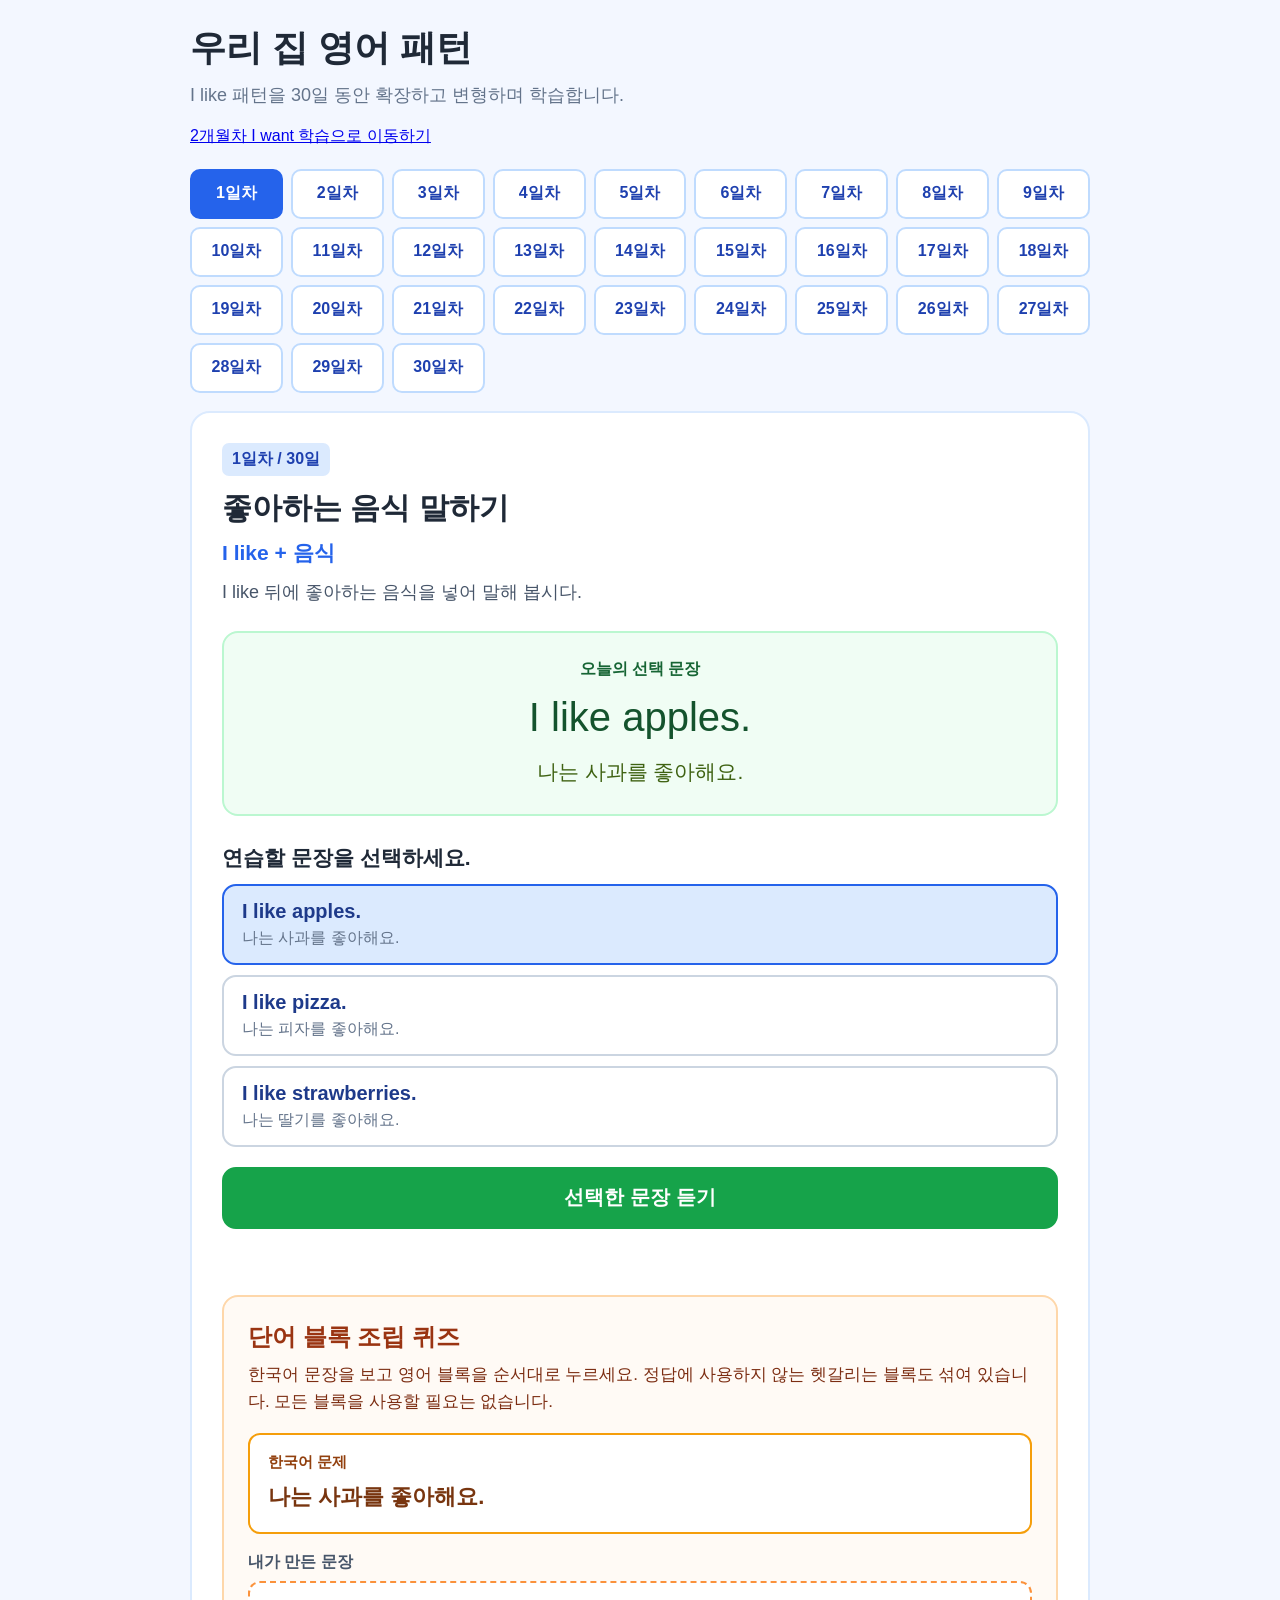
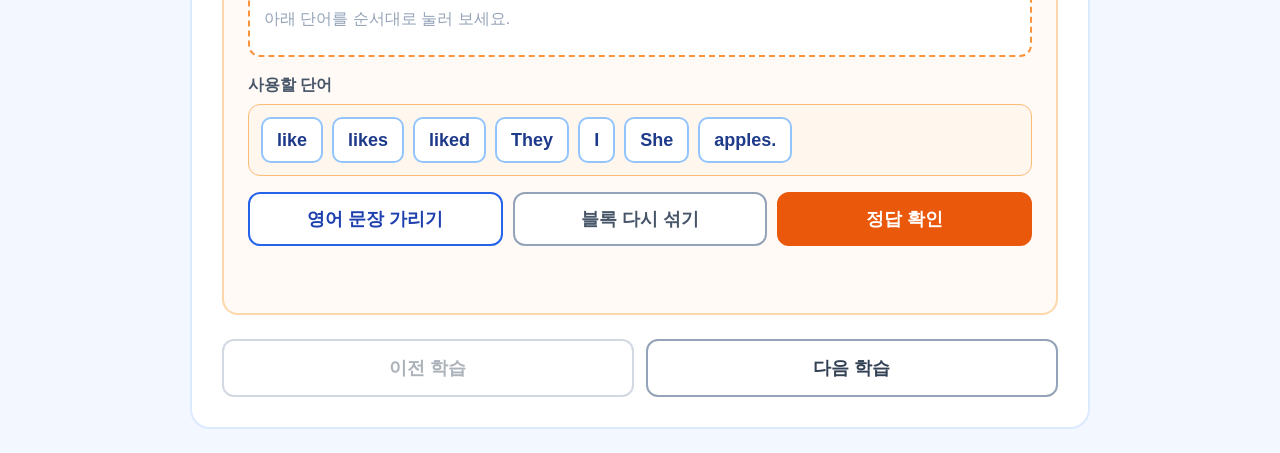
==== index.html @ 8e4bcf71 "영어 학습 앱 첫 업로드" ====
<!DOCTYPE html>
<html lang="ko">
<head>
  <meta charset="UTF-8">

  <meta
    name="viewport"
    content="width=device-width, initial-scale=1.0"
  >

  <title>우리 집 영어 패턴</title>

  <style>
    * {
      box-sizing: border-box;
    }

    body {
      margin: 0;
      padding: 24px;
      background-color: #f3f7ff;
      color: #1f2937;
      font-family: Arial, "Apple SD Gothic Neo", sans-serif;
    }

    button {
      font-family: inherit;
    }

    .app {
      width: 100%;
      max-width: 900px;
      margin: 0 auto;
    }

    .app-header {
      margin-bottom: 22px;
    }

    .app-title {
      margin: 0 0 8px;
      font-size: 36px;
    }

    .app-description {
      margin: 0;
      color: #64748b;
      font-size: 18px;
      line-height: 1.6;
    }

    /*
      30일 학습 버튼
    */
    .day-menu {
      display: grid;
      grid-template-columns:
        repeat(auto-fit, minmax(92px, 1fr));
      gap: 8px;
      margin-bottom: 18px;
    }

    .day-button {
      min-height: 50px;
      padding: 10px;
      border: 2px solid #bfdbfe;
      border-radius: 10px;
      background-color: white;
      color: #1e40af;
      font-size: 16px;
      font-weight: bold;
      cursor: pointer;
    }

    .day-button:hover {
      background-color: #eff6ff;
    }

    .day-button.selected {
      border-color: #2563eb;
      background-color: #2563eb;
      color: white;
    }

    /*
      학습 내용
    */
    .lesson-card {
      padding: 30px;
      border: 2px solid #dbeafe;
      border-radius: 20px;
      background-color: white;
    }

    .day-label {
      display: inline-block;
      margin: 0 0 12px;
      padding: 6px 10px;
      border-radius: 7px;
      background-color: #dbeafe;
      color: #1e40af;
      font-size: 16px;
      font-weight: bold;
    }

    .lesson-title {
      margin: 0 0 10px;
      font-size: 30px;
    }

    .lesson-focus {
      margin: 0 0 10px;
      color: #2563eb;
      font-size: 21px;
      font-weight: bold;
    }

    .lesson-guide {
      margin: 0 0 24px;
      color: #475569;
      font-size: 18px;
      line-height: 1.7;
    }

    /*
      선택한 문장
    */
    .sentence-box {
      padding: 26px 20px;
      border: 2px solid #bbf7d0;
      border-radius: 16px;
      background-color: #f0fdf4;
      text-align: center;
    }

    .sentence-label {
      margin: 0 0 10px;
      color: #166534;
      font-size: 16px;
      font-weight: bold;
    }

    .main-sentence {
      margin: 0 0 12px;
      color: #14532d;
      font-size: 40px;
      line-height: 1.35;
    }

    .main-meaning {
      margin: 0;
      color: #3f6212;
      font-size: 21px;
      line-height: 1.5;
    }

    /*
      문장 선택
    */
    .section-title {
      margin: 28px 0 12px;
      font-size: 21px;
    }

    .sentence-choices {
      display: grid;
      grid-template-columns: 1fr;
      gap: 10px;
    }

    .sentence-button {
      width: 100%;
      min-height: 68px;
      padding: 14px 18px;
      border: 2px solid #cbd5e1;
      border-radius: 14px;
      background-color: white;
      color: #1f2937;
      text-align: left;
      cursor: pointer;
    }

    .sentence-button:hover {
      border-color: #60a5fa;
      background-color: #eff6ff;
    }

    .sentence-button.selected {
      border-color: #2563eb;
      background-color: #dbeafe;
    }

    .choice-english {
      display: block;
      margin-bottom: 5px;
      color: #1e3a8a;
      font-size: 20px;
      font-weight: bold;
    }

    .choice-korean {
      display: block;
      color: #64748b;
      font-size: 16px;
    }

    /*
      문장 듣기
    */
    .listen-button {
      width: 100%;
      min-height: 62px;
      margin-top: 20px;
      padding: 14px 18px;
      border: 2px solid #16a34a;
      border-radius: 14px;
      background-color: #16a34a;
      color: white;
      font-size: 20px;
      font-weight: bold;
      cursor: pointer;
    }

    .listen-button:hover {
      border-color: #15803d;
      background-color: #15803d;
    }

    .status {
      min-height: 26px;
      margin: 12px 0 0;
      color: #166534;
      font-size: 17px;
      font-weight: bold;
      text-align: center;
    }

    /*
      블록 조립 퀴즈
    */
    .quiz-card {
      margin-top: 28px;
      padding: 24px;
      border: 2px solid #fed7aa;
      border-radius: 16px;
      background-color: #fffaf5;
    }

    .quiz-title {
      margin: 0 0 8px;
      color: #9a3412;
      font-size: 24px;
    }

    .quiz-guide {
      margin: 0 0 18px;
      color: #7c2d12;
      font-size: 17px;
      line-height: 1.6;
    }

    .quiz-label {
      margin: 18px 0 8px;
      color: #475569;
      font-size: 16px;
      font-weight: bold;
    }

    .answer-zone {
      display: flex;
      flex-wrap: wrap;
      align-items: center;
      gap: 9px;
      min-height: 76px;
      padding: 14px;
      border: 2px dashed #fb923c;
      border-radius: 12px;
      background-color: white;
    }

    .answer-placeholder {
      margin: 0;
      color: #94a3b8;
      font-size: 16px;
    }

    .word-bank {
      display: flex;
      flex-wrap: wrap;
      gap: 9px;
      min-height: 64px;
      padding: 12px;
      border: 1px solid #fdba74;
      border-radius: 12px;
      background-color: #fff7ed;
    }

    .word-block {
      min-height: 46px;
      padding: 9px 14px;
      border: 2px solid #93c5fd;
      border-radius: 10px;
      background-color: white;
      color: #1e3a8a;
      font-size: 18px;
      font-weight: bold;
      cursor: pointer;
    }

    .word-block:hover {
      background-color: #eff6ff;
    }

    .word-block.answer-block {
      border-color: #fb923c;
      background-color: #ffedd5;
      color: #9a3412;
    }

    .quiz-buttons {
      display: grid;
      grid-template-columns: 1fr 1fr 1fr;
      gap: 10px;
      margin-top: 16px;
    }

    .quiz-action-button {
      min-height: 54px;
      padding: 12px;
      border-radius: 12px;
      font-size: 18px;
      font-weight: bold;
      cursor: pointer;
    }

    .reset-button {
      border: 2px solid #94a3b8;
      background-color: white;
      color: #475569;
    }

    .check-button {
      border: 2px solid #ea580c;
      background-color: #ea580c;
      color: white;
    }

    .quiz-feedback {
      min-height: 29px;
      margin: 14px 0 0;
      font-size: 18px;
      font-weight: bold;
      text-align: center;
    }

    .quiz-feedback.correct {
      color: #15803d;
    }

    .quiz-feedback.incorrect {
      color: #dc2626;
    }
/*
  퀴즈를 풀 때 영어 정답을 가립니다.
  한국어 뜻은 계속 보입니다.
*/
.lesson-card.answer-hidden .main-sentence,
.lesson-card.answer-hidden .choice-english {
  visibility: hidden;
}

.quiz-korean-box {
  margin: 16px 0;
  padding: 18px;
  border: 2px solid #f59e0b;
  border-radius: 12px;
  background-color: white;
}

.quiz-korean-label {
  display: block;
  margin-bottom: 8px;
  color: #92400e;
  font-size: 15px;
  font-weight: bold;
}

.quiz-korean-prompt {
  margin: 0;
  color: #78350f;
  font-size: 22px;
  font-weight: bold;
  line-height: 1.55;
}

.toggle-answer-button {
  border: 2px solid #2563eb;
  background-color: white;
  color: #1e40af;
}

    /*
      이전 및 다음 학습
    */
    .navigation {
      display: grid;
      grid-template-columns: 1fr 1fr;
      gap: 12px;
      margin-top: 24px;
    }

    .navigation-button {
      min-height: 58px;
      padding: 12px 16px;
      border: 2px solid #94a3b8;
      border-radius: 12px;
      background-color: white;
      color: #334155;
      font-size: 18px;
      font-weight: bold;
      cursor: pointer;
    }

    .navigation-button:hover:not(:disabled) {
      border-color: #2563eb;
      background-color: #eff6ff;
      color: #1e40af;
    }

    .navigation-button:disabled {
      opacity: 0.4;
      cursor: not-allowed;
    }

    /*
      작은 화면과 아이패드
    */
    @media (max-width: 650px) {
      body {
        padding: 12px;
      }

      .app-title {
        font-size: 29px;
      }

      .day-menu {
        grid-template-columns:
          repeat(auto-fit, minmax(78px, 1fr));
      }

      .lesson-card {
        padding: 19px;
      }

      .lesson-title {
        font-size: 25px;
      }

      .main-sentence {
        font-size: 31px;
      }

      .main-meaning {
        font-size: 18px;
      }

      .quiz-card {
        padding: 18px;
      }

      .quiz-buttons,
      .navigation {
        grid-template-columns: 1fr;
      }
    }
  </style>
</head>

<body>
  <main class="app">
    <header class="app-header">
      <h1 class="app-title">우리 집 영어 패턴</h1>

      <p class="app-description">
        I like 패턴을 30일 동안 확장하고 변형하며 학습합니다.
      </p>
      <p>
  <a href="month2.html">
    2개월차 I want 학습으로 이동하기
  </a>
</p>

    </header>

    <nav
      id="day-menu"
      class="day-menu"
      aria-label="학습 일차 선택"
    ></nav>

    <section id="lesson-card" class="lesson-card">

      <p id="day-label" class="day-label"></p>

      <h2 id="lesson-title" class="lesson-title"></h2>

      <p id="lesson-focus" class="lesson-focus"></p>

      <p id="lesson-guide" class="lesson-guide"></p>

      <div class="sentence-box">
        <p class="sentence-label">오늘의 선택 문장</p>

        <p id="main-sentence" class="main-sentence"></p>

        <p id="main-meaning" class="main-meaning"></p>
      </div>

      <h3 class="section-title">
        연습할 문장을 선택하세요.
      </h3>

      <div
        id="sentence-choices"
        class="sentence-choices"
      ></div>

      <button
        id="listen-button"
        class="listen-button"
        type="button"
      >
        선택한 문장 듣기
      </button>

      <p
        id="status"
        class="status"
        aria-live="polite"
      ></p>

      <section class="quiz-card">
        <h3 class="quiz-title">
          단어 블록 조립 퀴즈
        </h3>

        <p class="quiz-guide">
          한국어 문장을 보고 영어 블록을 순서대로 누르세요.
정답에 사용하지 않는 헷갈리는 블록도 섞여 있습니다.
모든 블록을 사용할 필요는 없습니다.

        </p>
<div class="quiz-korean-box">
  <span class="quiz-korean-label">
    한국어 문제
  </span>

  <p
    id="quiz-korean-prompt"
    class="quiz-korean-prompt"
  ></p>
</div>

        <p class="quiz-label">내가 만든 문장</p>

        <div
          id="answer-zone"
          class="answer-zone"
        ></div>

        <p class="quiz-label">사용할 단어</p>

        <div
          id="word-bank"
          class="word-bank"
        ></div>

        <div class="quiz-buttons">
  <button
    id="toggle-answer-button"
    class="quiz-action-button toggle-answer-button"
    type="button"
  >
    영어 문장 가리기
  </button>

  <button
    id="reset-quiz-button"
    class="quiz-action-button reset-button"
    type="button"
  >
    블록 다시 섞기
  </button>

  <button
    id="check-answer-button"
    class="quiz-action-button check-button"
    type="button"
  >
    정답 확인
  </button>
</div>

        <p
          id="quiz-feedback"
          class="quiz-feedback"
          aria-live="polite"
        ></p>
      </section>

      <div class="navigation">
        <button
          id="previous-button"
          class="navigation-button"
          type="button"
        >
          이전 학습
        </button>

        <button
          id="next-button"
          class="navigation-button"
          type="button"
        >
          다음 학습
        </button>
      </div>
    </section>
  </main>

  <script>
    /*
      문장 자료를 간단하게 만드는 함수입니다.
    */
    /*
  세 번째 값에는 퀴즈에 함께 섞을
  헷갈리는 블록을 넣을 수 있습니다.
*/
function sentence(
  english,
  korean,
  distractors = []
) {
  return {
    english: english,
    korean: korean,
    distractors: distractors
  };
}


    /*
      30일 학습 자료입니다.
    */
    const lessons = [
      {
        day: 1,
        title: "좋아하는 음식 말하기",
        focus: "I like + 음식",
        guide:
          "I like 뒤에 좋아하는 음식을 넣어 말해 봅시다.",
        sentences: [
          sentence(
            "I like apples.",
            "나는 사과를 좋아해요."
          ),
          sentence(
            "I like pizza.",
            "나는 피자를 좋아해요."
          ),
          sentence(
            "I like strawberries.",
            "나는 딸기를 좋아해요."
          )
        ]
      },

      {
        day: 2,
        title: "좋아하는 대상 말하기",
        focus: "I like + 사물 또는 동물",
        guide:
          "음식뿐 아니라 좋아하는 동물이나 사물을 넣어 봅시다.",
        sentences: [
          sentence(
            "I like cats.",
            "나는 고양이를 좋아해요."
          ),
          sentence(
            "I like dogs.",
            "나는 강아지를 좋아해요."
          ),
          sentence(
            "I like music.",
            "나는 음악을 좋아해요."
          )
        ]
      },

      {
        day: 3,
        title: "좋아하는 활동 말하기",
        focus: "I like + 동사-ing",
        guide:
          "좋아하는 활동을 -ing 형태로 넣어 말해 봅시다.",
        sentences: [
          sentence(
            "I like reading.",
            "나는 책 읽는 것을 좋아해요."
          ),
          sentence(
            "I like drawing.",
            "나는 그림 그리는 것을 좋아해요."
          ),
          sentence(
            "I like swimming.",
            "나는 수영하는 것을 좋아해요."
          )
        ]
      },

      {
        day: 4,
        title: "활동의 대상 붙이기",
        focus: "I like + 활동 + 대상",
        guide:
          "좋아하는 활동 뒤에 그 활동의 대상을 붙여 봅시다.",
        sentences: [
          sentence(
            "I like reading books.",
            "나는 책 읽는 것을 좋아해요."
          ),
          sentence(
            "I like drawing animals.",
            "나는 동물 그리는 것을 좋아해요."
          ),
          sentence(
            "I like watching cartoons.",
            "나는 만화 보는 것을 좋아해요."
          )
        ]
      },

      {
        day: 5,
        title: "장소 붙이기",
        focus: "I like + 활동 + 장소",
        guide:
          "좋아하는 활동을 어디에서 하는지 말해 봅시다.",
        sentences: [
          sentence(
            "I like reading at home.",
            "나는 집에서 책 읽는 것을 좋아해요."
          ),
          sentence(
            "I like drawing in my room.",
            "나는 내 방에서 그림 그리는 것을 좋아해요."
          ),
          sentence(
            "I like playing soccer at school.",
            "나는 학교에서 축구하는 것을 좋아해요."
          )
        ]
      },

      {
        day: 6,
        title: "함께하는 사람 붙이기",
        focus: "I like + 활동 + with + 사람",
        guide:
          "누구와 함께 활동하는 것을 좋아하는지 말해 봅시다.",
        sentences: [
          sentence(
            "I like reading with my mom.",
            "나는 엄마와 책 읽는 것을 좋아해요."
          ),
          sentence(
            "I like cooking with my dad.",
            "나는 아빠와 요리하는 것을 좋아해요."
          ),
          sentence(
            "I like playing with my friends.",
            "나는 친구들과 노는 것을 좋아해요."
          )
        ]
      },

      {
        day: 7,
        title: "시간 붙이기",
        focus: "I like + 활동 + 시간",
        guide:
          "좋아하는 활동을 언제 하는지 말해 봅시다.",
        sentences: [
          sentence(
            "I like reading after school.",
            "나는 방과 후에 책 읽는 것을 좋아해요."
          ),
          sentence(
            "I like swimming in the morning.",
            "나는 아침에 수영하는 것을 좋아해요."
          ),
          sentence(
            "I like watching movies on weekends.",
            "나는 주말에 영화 보는 것을 좋아해요."
          )
        ]
      },

      {
        day: 8,
        title: "좋아하는지 질문하기",
        focus: "Do you like + 대상 또는 활동?",
        guide:
          "Do you like를 사용해 상대방에게 질문해 봅시다.",
        sentences: [
          sentence(
            "Do you like apples?",
            "너는 사과를 좋아하니?"
          ),
          sentence(
            "Do you like reading?",
            "너는 책 읽는 것을 좋아하니?"
          ),
          sentence(
            "Do you like playing soccer?",
            "너는 축구하는 것을 좋아하니?"
          )
        ]
      },

      {
        day: 9,
        title: "질문에 대답하기",
        focus: "Yes, I do. / No, I don't.",
        guide:
          "좋아하는지 묻는 질문에 긍정이나 부정으로 답해 봅시다.",
        sentences: [
          sentence(
            "Yes, I do.",
            "네, 좋아해요."
          ),
          sentence(
            "No, I don't.",
            "아니요, 좋아하지 않아요."
          ),
          sentence(
            "Yes, I do. I like reading.",
            "네, 좋아해요. 나는 책 읽는 것을 좋아해요."
          )
        ]
      },

      {
        day: 10,
        title: "좋아하지 않는 것 말하기",
        focus: "I don't like + 대상 또는 활동",
        guide:
          "I don't like를 사용해 좋아하지 않는 것을 말해 봅시다.",
        sentences: [
          sentence(
            "I don't like spiders.",
            "나는 거미를 좋아하지 않아요."
          ),
          sentence(
            "I don't like running.",
            "나는 달리는 것을 좋아하지 않아요."
          ),
          sentence(
            "I don't like getting up early.",
            "나는 일찍 일어나는 것을 좋아하지 않아요."
          )
        ]
      },

      {
        day: 11,
        title: "주어 바꾸기",
        focus: "I / You / We / They + like",
        guide:
          "주어를 바꾸면서 like의 형태를 관찰해 봅시다.",
        sentences: [
          sentence(
            "I like reading.",
            "나는 책 읽는 것을 좋아해요."
          ),
          sentence(
            "We like reading.",
            "우리는 책 읽는 것을 좋아해요."
          ),
          sentence(
            "They like reading.",
            "그들은 책 읽는 것을 좋아해요."
          )
        ]
      },

      {
        day: 12,
        title: "다른 사람이 좋아하는 것",
        focus: "He / She / 이름 + likes",
        guide:
          "한 사람을 주어로 사용하면 like가 likes로 바뀝니다.",
        sentences: [
          sentence(
            "He likes soccer.",
            "그는 축구를 좋아해요."
          ),
          sentence(
            "She likes reading.",
            "그녀는 책 읽는 것을 좋아해요."
          ),
          sentence(
            "Mina likes drawing.",
            "미나는 그림 그리는 것을 좋아해요."
          )
        ]
      },

      {
        day: 13,
        title: "다른 사람에게 질문하기",
        focus: "Does + he / she / 이름 + like?",
        guide:
          "Does가 앞에 나오면 likes가 아니라 like를 사용합니다.",
        sentences: [
          sentence(
            "Does he like soccer?",
            "그는 축구를 좋아하나요?"
          ),
          sentence(
            "Does she like reading?",
            "그녀는 책 읽는 것을 좋아하나요?"
          ),
          sentence(
            "Does Mina like drawing?",
            "미나는 그림 그리는 것을 좋아하나요?"
          )
        ]
      },

      {
        day: 14,
        title: "다른 사람의 부정문",
        focus: "He / She + doesn't like",
        guide:
          "Doesn't 뒤에서도 likes가 아니라 like를 사용합니다.",
        sentences: [
          sentence(
            "He doesn't like spiders.",
            "그는 거미를 좋아하지 않아요."
          ),
          sentence(
            "She doesn't like running.",
            "그녀는 달리는 것을 좋아하지 않아요."
          ),
          sentence(
            "Mina doesn't like swimming.",
            "미나는 수영하는 것을 좋아하지 않아요."
          )
        ]
      },

      {
        day: 15,
        title: "정말 좋아한다고 강조하기",
        focus: "주어 + really + like / likes",
        guide:
          "Really를 like 앞에 넣어 정말 좋아한다는 뜻을 나타냅니다.",
        sentences: [
          sentence(
            "I really like reading.",
            "나는 책 읽는 것을 정말 좋아해요."
          ),
          sentence(
            "I really like this song.",
            "나는 이 노래를 정말 좋아해요."
          ),
          sentence(
            "She really likes animals.",
            "그녀는 동물을 정말 좋아해요."
          )
        ]
      },

      {
        day: 16,
        title: "또 좋아하는 것 말하기",
        focus: "주어 + also + like / likes",
        guide:
          "Also를 사용해 다른 것도 좋아한다고 말해 봅시다.",
        sentences: [
          sentence(
            "I also like drawing.",
            "나는 그림 그리는 것도 좋아해요."
          ),
          sentence(
            "She also likes music.",
            "그녀는 음악도 좋아해요."
          ),
          sentence(
            "We also like playing outside.",
            "우리는 밖에서 노는 것도 좋아해요."
          )
        ]
      },

      {
        day: 17,
        title: "좋아하는 이유 말하기",
        focus: "I like + 대상 + because + 이유",
        guide:
          "Because 뒤에 좋아하는 이유를 붙여 봅시다.",
        sentences: [
          sentence(
            "I like reading because it is fun.",
            "나는 재미있어서 책 읽는 것을 좋아해요."
          ),
          sentence(
            "I like swimming because it is exciting.",
            "나는 신나서 수영하는 것을 좋아해요."
          ),
          sentence(
            "She likes music because it is relaxing.",
            "그녀는 편안한 느낌을 주어서 음악을 좋아해요."
          )
        ]
      },

      {
        day: 18,
        title: "좋아하는 것과 싫어하는 것",
        focus: "like + 대상, but + don't like + 대상",
        guide:
          "But을 사용해 좋아하는 것과 좋아하지 않는 것을 연결합니다.",
        sentences: [
          sentence(
            "I like cats, but I don't like spiders.",
            "나는 고양이를 좋아하지만 거미는 좋아하지 않아요."
          ),
          sentence(
            "He likes soccer, but he doesn't like baseball.",
            "그는 축구를 좋아하지만 야구는 좋아하지 않아요."
          ),
          sentence(
            "We like reading, but we don't like writing.",
            "우리는 읽기를 좋아하지만 쓰기는 좋아하지 않아요."
          )
        ]
      },

      {
        day: 19,
        title: "두 가지를 함께 좋아하기",
        focus: "like + A + and + B",
        guide:
          "And를 사용해 좋아하는 두 가지를 연결해 봅시다.",
        sentences: [
          sentence(
            "I like reading and drawing.",
            "나는 책 읽기와 그림 그리기를 좋아해요."
          ),
          sentence(
            "She likes singing and dancing.",
            "그녀는 노래와 춤을 좋아해요."
          ),
          sentence(
            "They like apples and bananas.",
            "그들은 사과와 바나나를 좋아해요."
          )
        ]
      },

      {
        day: 20,
        title: "둘 중 더 좋아하는 것",
        focus: "like + A + better than + B",
        guide:
          "Better than을 사용해 둘 중 무엇을 더 좋아하는지 말합니다.",
        sentences: [
          sentence(
            "I like cats better than dogs.",
            "나는 개보다 고양이를 더 좋아해요."
          ),
          sentence(
            "She likes reading better than writing.",
            "그녀는 쓰기보다 읽기를 더 좋아해요."
          ),
          sentence(
            "Do you like summer better than winter?",
            "너는 겨울보다 여름을 더 좋아하니?"
          )
        ]
      },

      {
        day: 21,
        title: "무엇을 좋아하는지 질문하기",
        focus: "What do you like?",
        guide:
          "What을 사용해 상대방이 좋아하는 것을 물어봅시다.",
        sentences: [
          sentence(
            "What do you like?",
            "너는 무엇을 좋아하니?"
          ),
          sentence(
            "What food do you like?",
            "너는 어떤 음식을 좋아하니?"
          ),
          sentence(
            "What do you like doing after school?",
            "너는 방과 후에 무엇을 하는 것을 좋아하니?"
          )
        ]
      },

      {
        day: 22,
        title: "다른 사람의 취향 질문하기",
        focus: "What does + 사람 + like?",
        guide:
          "Does를 사용하면 뒤에는 likes가 아닌 like가 옵니다.",
        sentences: [
          sentence(
            "What does she like?",
            "그녀는 무엇을 좋아하나요?"
          ),
          sentence(
            "What sport does he like?",
            "그는 어떤 운동을 좋아하나요?"
          ),
          sentence(
            "What does Mina like doing?",
            "미나는 무엇을 하는 것을 좋아하나요?"
          )
        ]
      },

      {
        day: 23,
        title: "활동의 빈도 말하기",
        focus: "always / usually / sometimes + 일반동사",
        guide:
          "얼마나 자주 활동하는지 말할 때 빈도부사를 일반동사 앞에 놓습니다.",
        sentences: [
          sentence(
            "I always read before bed.",
            "나는 항상 자기 전에 책을 읽어요."
          ),
          sentence(
            "I usually play soccer after school.",
            "나는 보통 방과 후에 축구를 해요."
          ),
          sentence(
            "I sometimes draw with my sister.",
            "나는 가끔 여동생과 그림을 그려요."
          )
        ]
      },

      {
        day: 24,
        title: "다양한 빈도부사 사용하기",
        focus: "often / rarely / never + 일반동사",
        guide:
          "Often, rarely, never를 사용해 활동의 빈도를 표현합니다.",
        sentences: [
          sentence(
            "I often listen to music.",
            "나는 자주 음악을 들어요."
          ),
          sentence(
            "I rarely watch TV.",
            "나는 텔레비전을 거의 보지 않아요."
          ),
          sentence(
            "I never play games before school.",
            "나는 학교에 가기 전에 절대 게임을 하지 않아요."
          )
        ]
      },

      {
        day: 25,
        title: "얼마나 자주 하는지 질문하기",
        focus: "How often do / does + 주어 + 동사?",
        guide:
          "How often을 사용해 활동을 얼마나 자주 하는지 물어봅시다.",
        sentences: [
          sentence(
            "How often do you read?",
            "너는 얼마나 자주 책을 읽니?"
          ),
          sentence(
            "How often do you play soccer?",
            "너는 얼마나 자주 축구를 하니?"
          ),
          sentence(
            "How often does she draw?",
            "그녀는 얼마나 자주 그림을 그리나요?"
          )
        ]
      },

      {
        day: 26,
        title: "과거에 좋아했던 것",
        focus: "주어 + liked + 대상",
        guide:
          "과거에 좋아했던 것을 말할 때 like를 liked로 바꿉니다.",
        sentences: [
          sentence(
            "I liked the movie.",
            "나는 그 영화를 좋아했어요."
          ),
          sentence(
            "I liked reading this book.",
            "나는 이 책을 읽는 것이 좋았어요."
          ),
          sentence(
            "She liked the school lunch.",
            "그녀는 학교 급식을 좋아했어요."
          )
        ]
      },

            {
        day: 27,
        title: "과거 질문과 부정 비교하기",
        focus: "Did + 주어 + like? / 주어 + didn't like",
        guide:
          "Did와 didn't 뒤에는 liked가 아니라 동사원형 like를 사용합니다.",
        sentences: [
          sentence(
            "Did you like the movie?",
            "너는 그 영화를 좋아했니?",
            [
              "Do",
              "Does",
              "liked",
              "likes",
              "she",
              "didn't"
            ]
          ),
          sentence(
            "I didn't like the movie.",
            "나는 그 영화를 좋아하지 않았어요.",
            [
              "don't",
              "doesn't",
              "liked",
              "likes",
              "Did",
              "She"
            ]
          ),
          sentence(
            "Did she like the book?",
            "그녀는 그 책을 좋아했나요?",
            [
              "Do",
              "Does",
              "likes",
              "liked",
              "I",
              "They"
            ]
          ),
          sentence(
            "She didn't like the book.",
            "그녀는 그 책을 좋아하지 않았어요.",
            [
              "don't",
              "doesn't",
              "likes",
              "liked",
              "Did",
              "They"
            ]
          )
        ]
      },

      {
        day: 28,
        title: "복습 1: 주어와 현재형",
        focus: "I like / She likes / Does she like?",
        guide:
          "한국어를 보고 주어와 동사 형태에 맞는 블록을 고르세요. 복습일에는 영어 문장이 자동으로 가려집니다.",
        sentences: [
          sentence(
            "I like reading.",
            "나는 책 읽는 것을 좋아해요.",
            [
              "She",
              "We",
              "likes",
              "liked",
              "do",
              "does"
            ]
          ),
          sentence(
            "We like reading.",
            "우리는 책 읽는 것을 좋아해요.",
            [
              "I",
              "She",
              "likes",
              "liked",
              "does",
              "did"
            ]
          ),
          sentence(
            "She likes reading.",
            "그녀는 책 읽는 것을 좋아해요.",
            [
              "I",
              "They",
              "like",
              "liked",
              "Does",
              "Do"
            ]
          ),
          sentence(
            "Does she like reading?",
            "그녀는 책 읽는 것을 좋아하나요?",
            [
              "Do",
              "Did",
              "likes",
              "liked",
              "I",
              "They"
            ]
          ),
          sentence(
            "She doesn't like reading.",
            "그녀는 책 읽는 것을 좋아하지 않아요.",
            [
              "don't",
              "didn't",
              "likes",
              "liked",
              "I",
              "They"
            ]
          )
        ]
      },

      {
        day: 29,
        title: "복습 2: 과거 질문과 부정",
        focus: "Did + 주어 + like? / 주어 + didn't like",
        guide:
          "과거의 질문에는 Did를, 과거의 부정에는 didn't를 사용합니다. 두 표현 뒤에는 모두 like를 사용합니다.",
        sentences: [
          sentence(
            "Did she like the movie?",
            "그녀는 그 영화를 좋아했나요?",
            [
              "Do",
              "Does",
              "liked",
              "likes",
              "I",
              "They",
              "didn't"
            ]
          ),
          sentence(
            "She didn't like the movie.",
            "그녀는 그 영화를 좋아하지 않았어요.",
            [
              "don't",
              "doesn't",
              "liked",
              "likes",
              "Did",
              "I",
              "They"
            ]
          ),
          sentence(
            "Did they like the game?",
            "그들은 그 게임을 좋아했나요?",
            [
              "Do",
              "Does",
              "likes",
              "liked",
              "she",
              "we",
              "didn't"
            ]
          ),
          sentence(
            "They didn't like the game.",
            "그들은 그 게임을 좋아하지 않았어요.",
            [
              "don't",
              "doesn't",
              "likes",
              "liked",
              "Did",
              "She",
              "We"
            ]
          ),
          sentence(
            "I liked the book.",
            "나는 그 책을 좋아했어요.",
            [
              "like",
              "likes",
              "didn't",
              "Does",
              "She",
              "We"
            ]
          )
        ]
      },

      {
        day: 30,
        title: "복습 3: 한 달 종합",
        focus: "주어, 강조, 빈도, 질문, 부정, 과거 종합",
        guide:
          "지금까지 배운 내용을 섞어서 복습합니다. 한국어를 읽고 필요한 영어 블록만 선택하세요.",
        sentences: [
          sentence(
            "I really like reading at home.",
            "나는 집에서 책 읽는 것을 정말 좋아해요.",
            [
              "She",
              "likes",
              "liked",
              "usually",
              "in",
              "school",
              "Does"
            ]
          ),
          sentence(
            "She usually reads after school.",
            "그녀는 보통 방과 후에 책을 읽어요.",
            [
              "I",
              "read",
              "reading",
              "always",
              "before",
              "Does",
              "did"
            ]
          ),
          sentence(
            "How often do you play soccer?",
            "너는 얼마나 자주 축구를 하니?",
            [
              "does",
              "did",
              "she",
              "plays",
              "played",
              "What",
              "Where"
            ]
          ),
          sentence(
            "Does he like playing soccer?",
            "그는 축구하는 것을 좋아하나요?",
            [
              "Do",
              "Did",
              "likes",
              "liked",
              "she",
              "I",
              "play"
            ]
          ),
          sentence(
            "He doesn't like playing soccer.",
            "그는 축구하는 것을 좋아하지 않아요.",
            [
              "don't",
              "didn't",
              "likes",
              "liked",
              "she",
              "They",
              "play"
            ]
          ),
          sentence(
            "Did he like the movie?",
            "그는 그 영화를 좋아했나요?",
            [
              "Do",
              "Does",
              "likes",
              "liked",
              "she",
              "They",
              "didn't"
            ]
          ),
          sentence(
            "He didn't like the movie.",
            "그는 그 영화를 좋아하지 않았어요.",
            [
              "don't",
              "doesn't",
              "likes",
              "liked",
              "Did",
              "She",
              "They"
            ]
          ),
          sentence(
            "I liked swimming before, but I don't like it now.",
            "나는 전에는 수영을 좋아했지만 지금은 좋아하지 않아요.",
            [
              "like",
              "likes",
              "doesn't",
              "didn't",
              "after",
              "and",
              "She"
            ]
          )
        ]
      }
    ];


    /*
      현재 선택 상태
    */
    let currentLessonIndex = 0;
    let currentSentenceIndex = 0;

    /*
      퀴즈 상태
    */
    let shuffledBlocks = [];
    let selectedBlockIds = [];
/*
  영어 정답을 가렸는지 저장합니다.
*/
let answerHidden = false;

    /*
      HTML 요소 찾기
    */
   const lessonCard =
  document.querySelector("#lesson-card");

    const dayMenu =
      document.querySelector("#day-menu");

    const dayLabel =
      document.querySelector("#day-label");

    const lessonTitle =
      document.querySelector("#lesson-title");

    const lessonFocus =
      document.querySelector("#lesson-focus");

    const lessonGuide =
      document.querySelector("#lesson-guide");

    const mainSentence =
      document.querySelector("#main-sentence");

    const mainMeaning =
      document.querySelector("#main-meaning");

    const sentenceChoices =
      document.querySelector("#sentence-choices");

    const listenButton =
      document.querySelector("#listen-button");

    const status =
      document.querySelector("#status");
const quizKoreanPrompt =
  document.querySelector("#quiz-korean-prompt");

    const answerZone =
      document.querySelector("#answer-zone");

    const wordBank =
      document.querySelector("#word-bank");
const toggleAnswerButton =
  document.querySelector("#toggle-answer-button");

    const resetQuizButton =
      document.querySelector("#reset-quiz-button");

    const checkAnswerButton =
      document.querySelector("#check-answer-button");

    const quizFeedback =
      document.querySelector("#quiz-feedback");

    const previousButton =
      document.querySelector("#previous-button");

    const nextButton =
      document.querySelector("#next-button");

    /*
      현재 학습 가져오기
    */
    function getCurrentLesson() {
      return lessons[currentLessonIndex];
    }

    /*
      현재 문장 가져오기
    */
    function getCurrentSentence() {
      const lesson = getCurrentLesson();

      return lesson.sentences[currentSentenceIndex];
    }

    /*
      일차 선택 버튼 만들기
    */
    function createDayMenu() {
      dayMenu.innerHTML = "";

      lessons.forEach(function (lesson, lessonIndex) {
        const button = document.createElement("button");

        button.type = "button";
        button.className = "day-button";
        button.textContent = `${lesson.day}일차`;

        if (lessonIndex === currentLessonIndex) {
          button.classList.add("selected");
        }

        button.addEventListener("click", function () {
          selectLesson(lessonIndex);
        });

        dayMenu.appendChild(button);
      });
    }

    /*
      문장 선택 버튼 만들기
    */
    function createSentenceButtons() {
      const lesson = getCurrentLesson();

      sentenceChoices.innerHTML = "";

      lesson.sentences.forEach(function (
        currentSentence,
        sentenceIndex
      ) {
        const button = document.createElement("button");

        button.type = "button";
        button.className = "sentence-button";

        if (sentenceIndex === currentSentenceIndex) {
          button.classList.add("selected");
        }

        const englishText =
          document.createElement("span");

        englishText.className = "choice-english";
        englishText.textContent =
          currentSentence.english;

        const koreanText =
          document.createElement("span");

        koreanText.className = "choice-korean";
        koreanText.textContent =
          currentSentence.korean;

        button.appendChild(englishText);
        button.appendChild(koreanText);

        button.addEventListener("click", function () {
          selectSentence(sentenceIndex);
        });

        sentenceChoices.appendChild(button);
      });
    }

    /*
      배열의 순서를 무작위로 섞습니다.
    */
    function shuffleArray(originalArray) {
      const copiedArray = [...originalArray];

      for (
        let index = copiedArray.length - 1;
        index > 0;
        index--
      ) {
        const randomIndex =
          Math.floor(Math.random() * (index + 1));

        const temporaryValue = copiedArray[index];

        copiedArray[index] =
          copiedArray[randomIndex];

        copiedArray[randomIndex] =
          temporaryValue;
      }

      return copiedArray;
    }

    /*
      새 블록 조립 문제를 만듭니다.
    */
   /*
  마침표와 물음표를 제외하고
  단어의 기본 모양을 확인합니다.
*/
function normalizeWord(word) {
  return word
    .toLowerCase()
    .replace(/[.,?!]/g, "");
}

/*
  정답 문장에 따라 헷갈리는 블록을
  자동으로 추가합니다.
*/
function createAutomaticDistractors(
  englishSentence
) {
  const words =
    englishSentence
      .split(/\s+/)
      .map(function (word) {
        return normalizeWord(word);
      });

  const distractors = [];

  /*
    do, does, did 비교
  */
  if (words.includes("do")) {
    distractors.push("Does", "Did");
  }

  if (words.includes("does")) {
    distractors.push("Do", "Did");
  }

  if (words.includes("did")) {
    distractors.push("Do", "Does");
  }

  /*
    don't, doesn't, didn't 비교
  */
  if (words.includes("don't")) {
    distractors.push("doesn't", "didn't");
  }

  if (words.includes("doesn't")) {
    distractors.push("don't", "didn't");
  }

  if (words.includes("didn't")) {
    distractors.push("don't", "doesn't");
  }

  /*
    like, likes, liked 비교
  */
  if (words.includes("like")) {
    distractors.push("likes", "liked");
  }

  if (words.includes("likes")) {
    distractors.push("like", "liked");
  }

  if (words.includes("liked")) {
    distractors.push("like", "likes");
  }

  /*
    주어 비교
  */
  if (words.includes("i")) {
    distractors.push("She", "They");
  }

  if (words.includes("she")) {
    distractors.push("I", "They");
  }

  if (words.includes("he")) {
    distractors.push("She", "They");
  }

  if (words.includes("we")) {
    distractors.push("I", "She");
  }

  if (words.includes("they")) {
    distractors.push("She", "I");
  }

  /*
    빈도부사 비교
  */
  if (words.includes("always")) {
    distractors.push("usually", "never");
  }

  if (words.includes("usually")) {
    distractors.push("always", "sometimes");
  }

  if (words.includes("often")) {
    distractors.push("always", "rarely");
  }

  if (words.includes("sometimes")) {
    distractors.push("usually", "never");
  }

  if (words.includes("rarely")) {
    distractors.push("often", "always");
  }

  if (words.includes("never")) {
    distractors.push("always", "sometimes");
  }

  return distractors;
}

    /*
  새 블록 조립 문제를 만듭니다.
*/
function createQuiz() {
  const currentSentence = getCurrentSentence();

  /*
    한국어 문제를 퀴즈에 표시합니다.
  */
  quizKoreanPrompt.textContent =
    currentSentence.korean;

  /*
    정답 문장을 띄어쓰기 기준으로 나눕니다.
  */
  const correctWords =
    currentSentence.english.split(/\s+/);

  const correctBlocks =
    correctWords.map(function (word, index) {
      return {
        id: `correct-${index}`,
        text: word,
        isCorrect: true
      };
    });

  /*
    자동 오답과 직접 지정한 오답을 합칩니다.
  */
  const automaticDistractors =
    createAutomaticDistractors(
      currentSentence.english
    );

  const customDistractors =
    currentSentence.distractors || [];

  const combinedDistractors = [
    ...automaticDistractors,
    ...customDistractors
  ];

  /*
    똑같은 오답 블록이 여러 번 들어가지 않게 합니다.
  */
  const uniqueDistractors = [
    ...new Set(combinedDistractors)
  ];

  /*
    정답에 이미 있는 블록과 똑같은 오답은 제외합니다.
  */
  const correctLowercaseWords =
    correctWords.map(function (word) {
      return word.toLowerCase();
    });

  const filteredDistractors =
    uniqueDistractors.filter(
      function (distractor) {
        return !correctLowercaseWords.includes(
          distractor.toLowerCase()
        );
      }
    );

  /*
    한 문제에 오답이 너무 많지 않도록
    최대 7개까지만 사용합니다.
  */
  const distractorBlocks =
    shuffleArray(filteredDistractors)
      .slice(0, 7)
      .map(function (word, index) {
        return {
          id: `distractor-${index}`,
          text: word,
          isCorrect: false
        };
      });

  /*
    정답과 오답을 모두 합쳐서 섞습니다.
  */
  shuffledBlocks = shuffleArray([
    ...correctBlocks,
    ...distractorBlocks
  ]);

  selectedBlockIds = [];

  quizFeedback.textContent = "";
  quizFeedback.className = "quiz-feedback";

  renderQuiz();
}


    /*
      단어 블록 버튼 하나를 만듭니다.
    */
    function createWordBlock(
      block,
      additionalClass,
      clickFunction
    ) {
      const button = document.createElement("button");

      button.type = "button";
      button.className =
        `word-block ${additionalClass}`;

      button.textContent = block.text;

      button.addEventListener(
        "click",
        clickFunction
      );

      return button;
    }

    /*
      퀴즈 화면을 다시 그립니다.
    */
    function renderQuiz() {
      answerZone.innerHTML = "";
      wordBank.innerHTML = "";

      if (selectedBlockIds.length === 0) {
        const placeholder =
          document.createElement("p");

        placeholder.className =
          "answer-placeholder";

        placeholder.textContent =
          "아래 단어를 순서대로 눌러 보세요.";

        answerZone.appendChild(placeholder);
      }

      /*
        선택된 블록을 답안 영역에 표시합니다.
      */
      selectedBlockIds.forEach(function (blockId) {
        const block = shuffledBlocks.find(
          function (currentBlock) {
            return currentBlock.id === blockId;
          }
        );

        const button = createWordBlock(
          block,
          "answer-block",
          function () {
            removeBlockFromAnswer(blockId);
          }
        );

        answerZone.appendChild(button);
      });

      /*
        아직 선택하지 않은 블록을 단어 영역에 표시합니다.
      */
      shuffledBlocks.forEach(function (block) {
        const isAlreadySelected =
          selectedBlockIds.includes(block.id);

        if (!isAlreadySelected) {
          const button = createWordBlock(
            block,
            "",
            function () {
              addBlockToAnswer(block.id);
            }
          );

          wordBank.appendChild(button);
        }
      });
    }

    /*
      단어를 답안에 추가합니다.
    */
    function addBlockToAnswer(blockId) {
      selectedBlockIds.push(blockId);

      quizFeedback.textContent = "";
      quizFeedback.className = "quiz-feedback";

      renderQuiz();
    }

    /*
      답안의 단어를 다시 단어 영역으로 내립니다.
    */
    function removeBlockFromAnswer(blockId) {
      const selectedPosition =
        selectedBlockIds.indexOf(blockId);

      if (selectedPosition !== -1) {
        selectedBlockIds.splice(
          selectedPosition,
          1
        );
      }

      quizFeedback.textContent = "";
      quizFeedback.className = "quiz-feedback";

      renderQuiz();
    }

    /*
      사용자가 만든 영어 문장을 가져옵니다.
    */
    function getUserAnswer() {
      return selectedBlockIds
        .map(function (blockId) {
          const block = shuffledBlocks.find(
            function (currentBlock) {
              return currentBlock.id === blockId;
            }
          );

          return block.text;
        })
        .join(" ");
    }

   /*
  정답을 확인합니다.
  사용하지 않은 오답 블록이 남아 있어도 괜찮습니다.
*/
function checkQuizAnswer() {
  const currentSentence = getCurrentSentence();
  const userAnswer = getUserAnswer();

  if (selectedBlockIds.length === 0) {
    quizFeedback.textContent =
      "먼저 필요한 영어 블록을 골라 문장을 만들어 보세요.";

    quizFeedback.className =
      "quiz-feedback incorrect";

    return;
  }

  if (userAnswer === currentSentence.english) {
    quizFeedback.textContent =
      "정답이에요! 필요 없는 블록도 잘 구별했어요.";

    quizFeedback.className =
      "quiz-feedback correct";

    /*
      정답을 맞히면 영어 문장을 다시 보여줍니다.
    */
    answerHidden = false;
    updateAnswerVisibility();

    speakCurrentSentence();
  } else {
    quizFeedback.textContent =
      "아직 문장이 정확하지 않아요. 주어, do·does·did와 like의 형태를 다시 살펴보세요.";

    quizFeedback.className =
      "quiz-feedback incorrect";
  }
}
/*
  영어 문장을 가리거나 다시 보여줍니다.
*/
function updateAnswerVisibility() {
  lessonCard.classList.toggle(
    "answer-hidden",
    answerHidden
  );

  if (answerHidden) {
    toggleAnswerButton.textContent =
      "영어 정답 보기";
  } else {
    toggleAnswerButton.textContent =
      "영어 문장 가리기";
  }
}

/*
  영어 정답 가리기 버튼을 누르면 실행됩니다.
*/
function toggleAnswerVisibility() {
  answerHidden = !answerHidden;

  updateAnswerVisibility();

  if (answerHidden) {
    status.textContent =
      "영어 문장을 가렸어요. 한국어를 보고 문제를 풀어 보세요.";
  } else {
    status.textContent =
      "영어 문장을 다시 보여주고 있어요.";
  }
}


    /*
      선택한 일차 내용을 화면에 표시합니다.
    */
    function updateLessonScreen() {
      const lesson = getCurrentLesson();
      const currentSentence = getCurrentSentence();

      dayLabel.textContent =
        `${lesson.day}일차 / 30일`;

      lessonTitle.textContent =
        lesson.title;

      lessonFocus.textContent =
        lesson.focus;

      lessonGuide.textContent =
        lesson.guide;

      mainSentence.textContent =
        currentSentence.english;

      mainMeaning.textContent =
        currentSentence.korean;

      previousButton.disabled =
        currentLessonIndex === 0;

      nextButton.disabled =
        currentLessonIndex ===
        lessons.length - 1;

      /*
  28일부터 30일까지는 복습일이므로
  영어 정답을 자동으로 가립니다.
*/
answerHidden = lesson.day >= 28;

createDayMenu();
createSentenceButtons();
createQuiz();
updateAnswerVisibility();

    }

    /*
      다른 일차 선택
    */
    function selectLesson(lessonIndex) {
      if ("speechSynthesis" in window) {
        window.speechSynthesis.cancel();
      }

      currentLessonIndex = lessonIndex;
      currentSentenceIndex = 0;

      status.textContent =
        `${lessons[lessonIndex].day}일차 학습을 선택했어요.`;

      updateLessonScreen();
    }

    /*
      다른 문장 선택
    */
    function selectSentence(sentenceIndex) {
      if ("speechSynthesis" in window) {
        window.speechSynthesis.cancel();
      }

      currentSentenceIndex = sentenceIndex;

      const currentSentence = getCurrentSentence();

      if (getCurrentLesson().day >= 28) {
  status.textContent =
    "복습 문제를 선택했어요. 한국어를 보고 영어 문장을 만들어 보세요.";
} else {
  status.textContent =
    `"${currentSentence.english}" 문장을 선택했어요.`;
}


      updateLessonScreen();
    }

    /*
      영어 문장 듣기
    */
    function speakCurrentSentence() {
      if (!("speechSynthesis" in window)) {
        status.textContent =
          "이 브라우저에서는 음성 기능을 사용할 수 없어요.";

        return;
      }

      const currentSentence = getCurrentSentence();

      window.speechSynthesis.cancel();

      const speech =
        new SpeechSynthesisUtterance(
          currentSentence.english
        );

      speech.lang = "en-US";
      speech.rate = 0.72;
      speech.pitch = 1;

      speech.onstart = function () {
        status.textContent =
          "영어 문장을 들려주고 있어요.";
      };

      speech.onend = function () {
        status.textContent =
          "이번에는 소리 내어 따라 말해 보세요.";
      };

      speech.onerror = function () {
        status.textContent =
          "음성을 재생하지 못했어요. 다시 눌러 보세요.";
      };

      window.speechSynthesis.speak(speech);
    }

    /*
      이전 학습
    */
    function goToPreviousLesson() {
      if (currentLessonIndex > 0) {
        selectLesson(currentLessonIndex - 1);

        window.scrollTo({
          top: 0,
          behavior: "smooth"
        });
      }
    }

    /*
      다음 학습
    */
    function goToNextLesson() {
      if (
        currentLessonIndex <
        lessons.length - 1
      ) {
        selectLesson(currentLessonIndex + 1);

        window.scrollTo({
          top: 0,
          behavior: "smooth"
        });
      }
    }

    /*
      버튼과 기능 연결
    */
    listenButton.addEventListener(
      "click",
      speakCurrentSentence
    );
toggleAnswerButton.addEventListener(
  "click",
  toggleAnswerVisibility
);

    resetQuizButton.addEventListener(
      "click",
      createQuiz
    );

    checkAnswerButton.addEventListener(
      "click",
      checkQuizAnswer
    );

    previousButton.addEventListener(
      "click",
      goToPreviousLesson
    );

    nextButton.addEventListener(
      "click",
      goToNextLesson
    );

    /*
      처음 화면 표시
    */
    updateLessonScreen();
  </script>
</body>
</html>
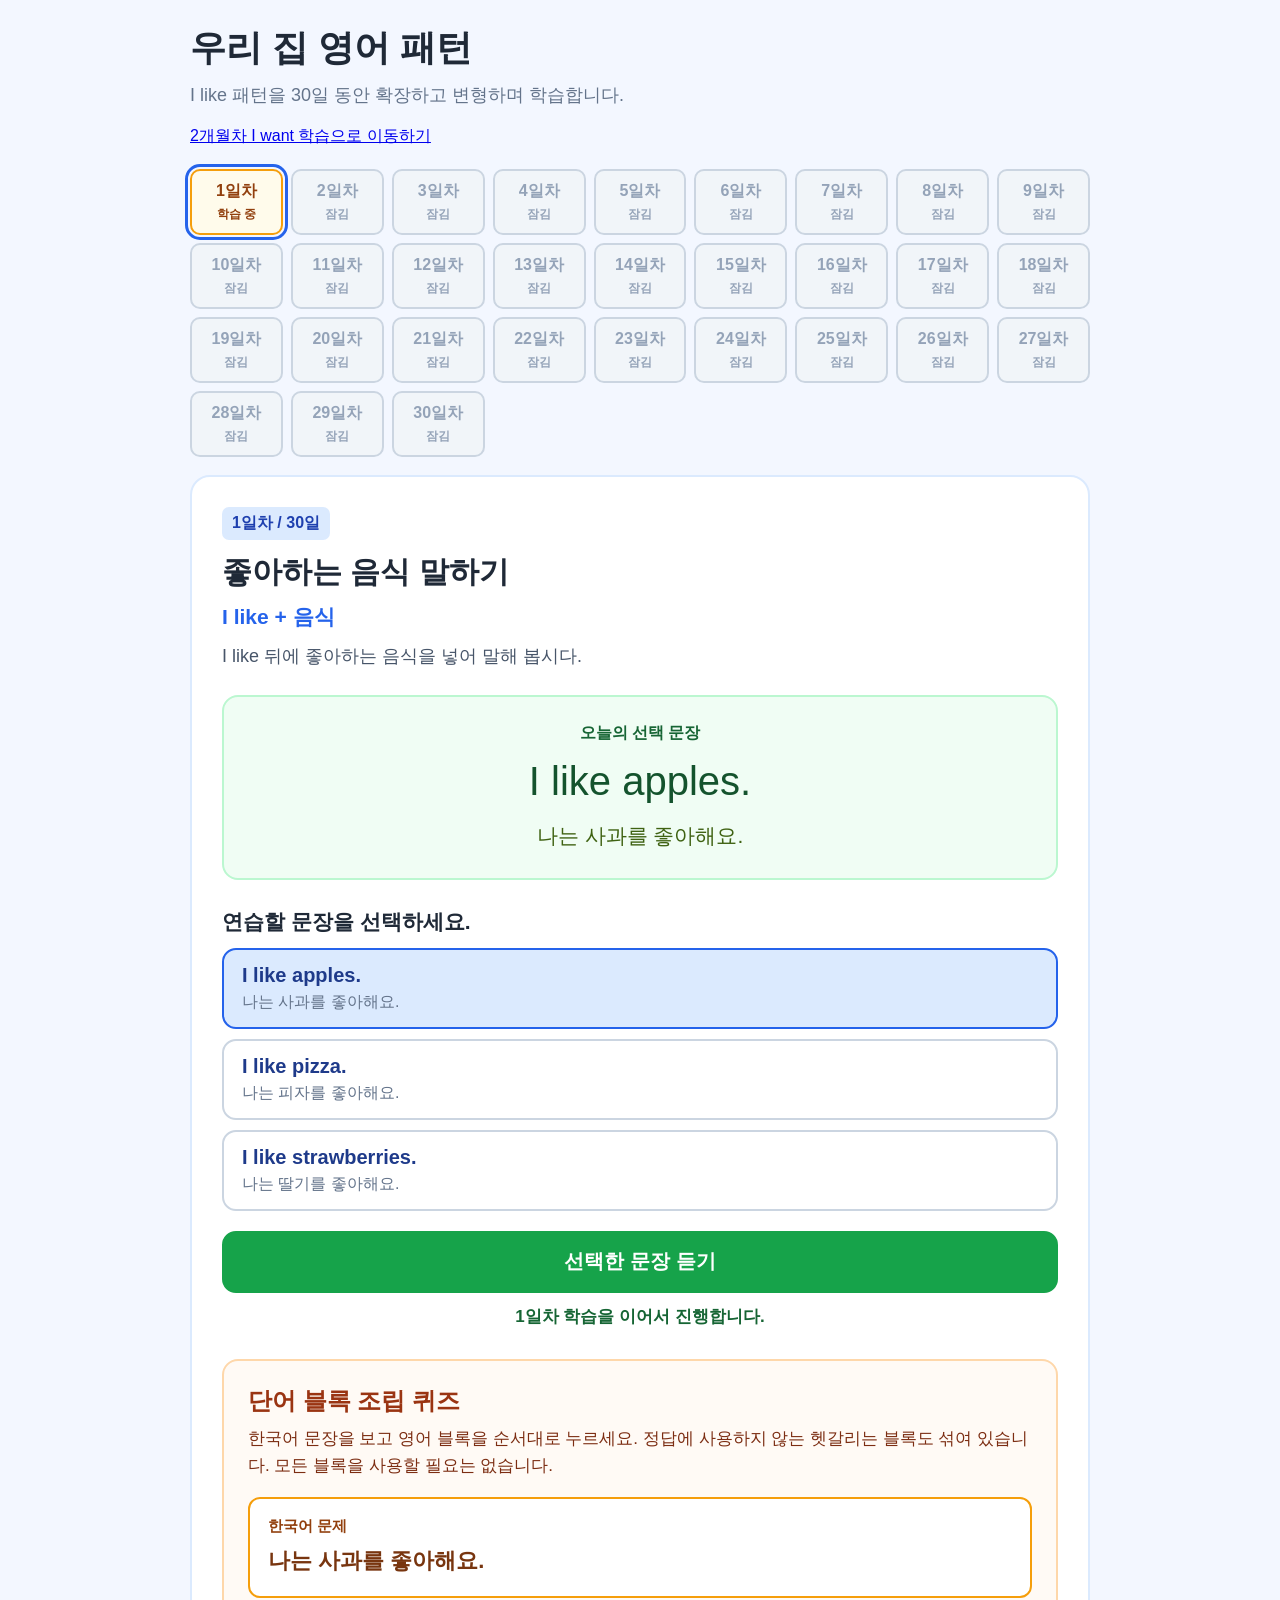
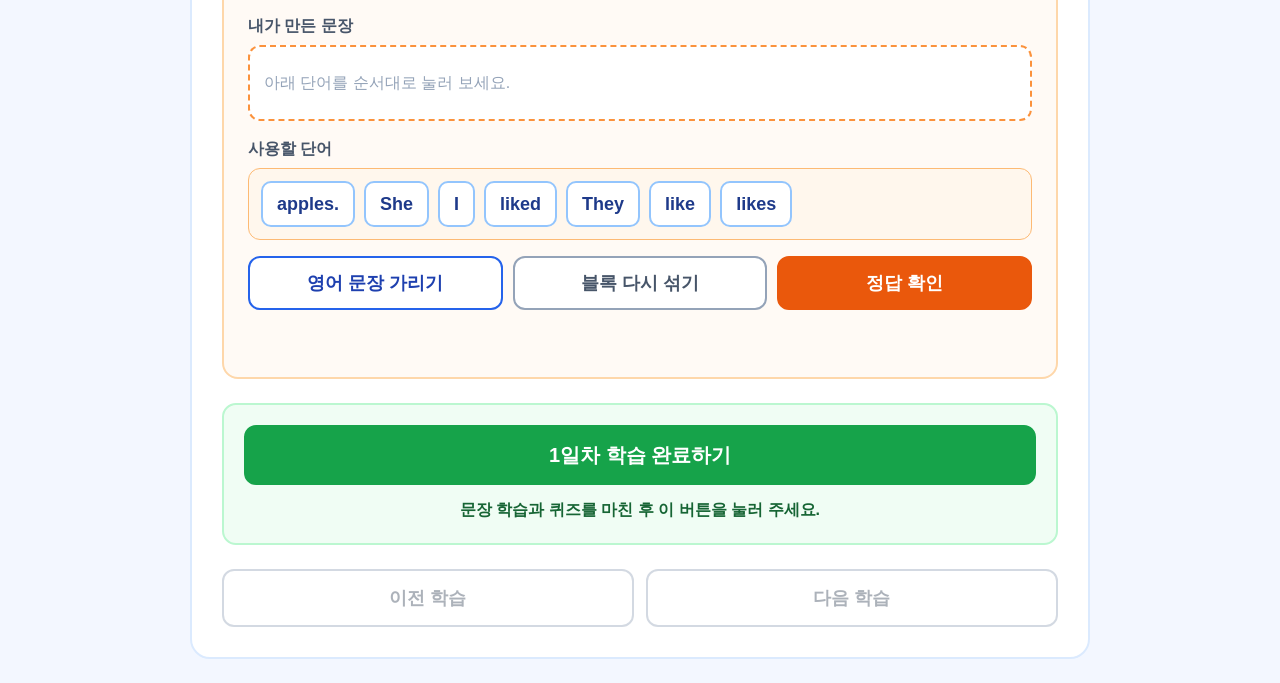
==== commit 9e09a710: "2번째 업로드" ====
--- a/index.html
+++ b/index.html
@@ -81,6 +81,51 @@
       background-color: #2563eb;
       color: white;
     }
+/*
+  일차 버튼 아래쪽의 상태 표시
+*/
+.day-state {
+  display: block;
+  margin-top: 4px;
+  font-size: 12px;
+  font-weight: bold;
+}
+
+/*
+  완료한 학습
+*/
+.day-button.completed {
+  border-color: #22c55e;
+  background-color: #f0fdf4;
+  color: #166534;
+}
+
+/*
+  현재 학습할 일차
+*/
+.day-button.current {
+  border-color: #f59e0b;
+  background-color: #fffbeb;
+  color: #92400e;
+}
+
+/*
+  아직 열리지 않은 학습
+*/
+.day-button.locked {
+  border-color: #cbd5e1;
+  background-color: #f1f5f9;
+  color: #94a3b8;
+  cursor: not-allowed;
+}
+
+/*
+  현재 화면에서 선택된 일차
+*/
+.day-button.selected {
+  outline: 3px solid #2563eb;
+  outline-offset: 2px;
+}
 
     /*
       학습 내용
@@ -398,6 +443,50 @@
   background-color: white;
   color: #1e40af;
 }
+/*
+  학습 완료 영역
+*/
+.completion-panel {
+  margin-top: 24px;
+  padding: 20px;
+  border: 2px solid #bbf7d0;
+  border-radius: 14px;
+  background-color: #f0fdf4;
+}
+
+.complete-lesson-button {
+  width: 100%;
+  min-height: 60px;
+  padding: 14px 18px;
+  border: 2px solid #16a34a;
+  border-radius: 12px;
+  background-color: #16a34a;
+  color: white;
+  font-size: 20px;
+  font-weight: bold;
+  cursor: pointer;
+}
+
+.complete-lesson-button:hover:not(:disabled) {
+  border-color: #15803d;
+  background-color: #15803d;
+}
+
+.complete-lesson-button:disabled {
+  border-color: #86efac;
+  background-color: #dcfce7;
+  color: #166534;
+  cursor: default;
+}
+
+.completion-message {
+  margin: 12px 0 0;
+  color: #166534;
+  font-size: 16px;
+  font-weight: bold;
+  line-height: 1.6;
+  text-align: center;
+}
 
     /*
       이전 및 다음 학습
@@ -607,9 +696,26 @@
           class="quiz-feedback"
           aria-live="polite"
         ></p>
+            </section>
+
+      <section class="completion-panel">
+        <button
+          id="complete-lesson-button"
+          class="complete-lesson-button"
+          type="button"
+        >
+          학습 완료하기
+        </button>
+
+        <p
+          id="completion-message"
+          class="completion-message"
+          aria-live="polite"
+        ></p>
       </section>
 
       <div class="navigation">
+
         <button
           id="previous-button"
           class="navigation-button"
@@ -1547,8 +1653,166 @@
     /*
       현재 선택 상태
     */
-    let currentLessonIndex = 0;
-    let currentSentenceIndex = 0;
+
+/*
+  과정마다 완료 기록을 따로 저장합니다.
+
+  index.html은 month1,
+  month2.html은 month2를 사용합니다.
+*/
+const COURSE_ID = "month1";
+
+/*
+  localStorage에 사용할 저장 이름입니다.
+*/
+const COMPLETED_DAYS_KEY =
+  `english-pattern-${COURSE_ID}-completed-days`;
+
+/*
+  저장된 완료 일차를 불러옵니다.
+*/
+function loadCompletedDays() {
+  const savedText =
+    localStorage.getItem(COMPLETED_DAYS_KEY);
+
+  if (!savedText) {
+    return [];
+  }
+
+  try {
+    const savedDays = JSON.parse(savedText);
+
+    if (!Array.isArray(savedDays)) {
+      return [];
+    }
+
+    /*
+      올바른 일차만 남기고
+      중복된 일차를 제거합니다.
+    */
+    const validDays = savedDays.filter(
+      function (day) {
+        return (
+          Number.isInteger(day) &&
+          day >= 1 &&
+          day <= lessons.length
+        );
+      }
+    );
+
+    return [...new Set(validDays)].sort(
+      function (firstDay, secondDay) {
+        return firstDay - secondDay;
+      }
+    );
+  } catch (error) {
+    console.error(
+      "완료 기록을 불러오지 못했습니다.",
+      error
+    );
+
+    return [];
+  }
+}
+
+/*
+  완료 기록을 브라우저에 저장합니다.
+*/
+function saveCompletedDays() {
+  localStorage.setItem(
+    COMPLETED_DAYS_KEY,
+    JSON.stringify(completedDays)
+  );
+}
+
+/*
+  해당 일차가 완료되었는지 확인합니다.
+*/
+function isLessonCompleted(day) {
+  return completedDays.includes(day);
+}
+
+/*
+  첫 번째 미완료 일차의 배열 번호를 찾습니다.
+
+  모두 완료한 경우에는 -1을 반환합니다.
+*/
+function getNextIncompleteLessonIndex() {
+  return lessons.findIndex(
+    function (lesson) {
+      return !isLessonCompleted(lesson.day);
+    }
+  );
+}
+
+/*
+  해당 일차에 들어갈 수 있는지 확인합니다.
+
+  완료한 일차와 현재 학습해야 할
+  첫 번째 미완료 일차만 열립니다.
+*/
+function isLessonUnlocked(lessonIndex) {
+  if (
+    lessonIndex < 0 ||
+    lessonIndex >= lessons.length
+  ) {
+    return false;
+  }
+
+  const lesson = lessons[lessonIndex];
+
+  if (isLessonCompleted(lesson.day)) {
+    return true;
+  }
+
+  const nextIncompleteIndex =
+    getNextIncompleteLessonIndex();
+
+  /*
+    모든 수업을 완료했다면
+    전체 일차에 들어갈 수 있습니다.
+  */
+  if (nextIncompleteIndex === -1) {
+    return true;
+  }
+
+  return lessonIndex === nextIncompleteIndex;
+}
+
+/*
+  페이지를 열었을 때 표시할 일차를 찾습니다.
+
+  첫 번째 미완료 일차를 표시하고,
+  모두 완료했다면 30일차를 표시합니다.
+*/
+function getStartingLessonIndex() {
+  const nextIncompleteIndex =
+    getNextIncompleteLessonIndex();
+
+  if (nextIncompleteIndex === -1) {
+    return lessons.length - 1;
+  }
+
+  return nextIncompleteIndex;
+}
+
+/*
+  현재 선택 상태
+*/
+
+    /*
+  저장된 완료 기록입니다.
+*/
+let completedDays =
+  loadCompletedDays();
+
+/*
+  첫 번째 미완료 일차에서 시작합니다.
+*/
+let currentLessonIndex =
+  getStartingLessonIndex();
+
+let currentSentenceIndex = 0;
 
     /*
       퀴즈 상태
@@ -1614,6 +1878,15 @@
 
     const quizFeedback =
       document.querySelector("#quiz-feedback");
+const completeLessonButton =
+  document.querySelector(
+    "#complete-lesson-button"
+  );
+
+const completionMessage =
+  document.querySelector(
+    "#completion-message"
+  );
 
     const previousButton =
       document.querySelector("#previous-button");
@@ -1640,27 +1913,193 @@
     /*
       일차 선택 버튼 만들기
     */
-    function createDayMenu() {
-      dayMenu.innerHTML = "";
-
-      lessons.forEach(function (lesson, lessonIndex) {
-        const button = document.createElement("button");
-
-        button.type = "button";
-        button.className = "day-button";
-        button.textContent = `${lesson.day}일차`;
-
-        if (lessonIndex === currentLessonIndex) {
-          button.classList.add("selected");
+    /*
+  일차 선택 버튼을 만듭니다.
+*/
+/*
+  일차 선택 버튼을 만듭니다.
+*/
+function createDayMenu() {
+  dayMenu.innerHTML = "";
+
+  const nextIncompleteIndex =
+    getNextIncompleteLessonIndex();
+
+  lessons.forEach(function (
+    lesson,
+    lessonIndex
+  ) {
+    const button =
+      document.createElement("button");
+
+    button.type = "button";
+    button.className = "day-button";
+
+    const dayText =
+      document.createElement("span");
+
+    dayText.textContent =
+      `${lesson.day}일차`;
+
+    const stateText =
+      document.createElement("span");
+
+    stateText.className = "day-state";
+
+    const completed =
+      isLessonCompleted(lesson.day);
+
+    const unlocked =
+      isLessonUnlocked(lessonIndex);
+
+    if (completed) {
+      button.classList.add("completed");
+      stateText.textContent = "완료";
+    } else if (
+      lessonIndex === nextIncompleteIndex
+    ) {
+      button.classList.add("current");
+      stateText.textContent = "학습 중";
+    } else {
+      button.classList.add("locked");
+      stateText.textContent = "잠김";
+    }
+
+    if (lessonIndex === currentLessonIndex) {
+      button.classList.add("selected");
+    }
+
+    button.appendChild(dayText);
+    button.appendChild(stateText);
+
+    /*
+      잠긴 일차는 선택할 수 없습니다.
+    */
+    if (!unlocked) {
+      button.disabled = true;
+    } else {
+      button.addEventListener(
+        "click",
+        function () {
+          selectLesson(lessonIndex);
         }
-
-        button.addEventListener("click", function () {
-          selectLesson(lessonIndex);
-        });
-
-        dayMenu.appendChild(button);
-      });
-    }
+      );
+    }
+
+    dayMenu.appendChild(button);
+  });
+}
+
+/*
+  학습 완료 영역의 내용을 갱신합니다.
+*/
+function updateCompletionArea() {
+  const lesson = getCurrentLesson();
+
+  const completed =
+    isLessonCompleted(lesson.day);
+
+  if (completed) {
+    completeLessonButton.disabled = true;
+
+    completeLessonButton.textContent =
+      `${lesson.day}일차 학습 완료됨`;
+
+    completionMessage.textContent =
+      "완료 기록이 저장되어 있습니다. 이 학습을 다시 보고 퀴즈를 풀어도 완료 상태는 유지됩니다.";
+  } else {
+    completeLessonButton.disabled = false;
+
+    completeLessonButton.textContent =
+      `${lesson.day}일차 학습 완료하기`;
+
+    completionMessage.textContent =
+      "문장 학습과 퀴즈를 마친 후 이 버튼을 눌러 주세요.";
+  }
+}
+
+/*
+  이전 및 다음 버튼의 사용 가능 여부를 갱신합니다.
+*/
+function updateNavigationButtons() {
+  previousButton.disabled =
+    currentLessonIndex === 0;
+
+  const nextLessonIndex =
+    currentLessonIndex + 1;
+
+  const isLastLesson =
+    nextLessonIndex >= lessons.length;
+
+  if (isLastLesson) {
+    nextButton.disabled = true;
+  } else {
+    nextButton.disabled =
+      !isLessonUnlocked(nextLessonIndex);
+  }
+}
+
+/*
+  현재 일차를 학습 완료로 저장합니다.
+*/
+function completeCurrentLesson() {
+  const lesson = getCurrentLesson();
+
+  /*
+    이미 완료된 일차이면 다시 저장하지 않습니다.
+  */
+  if (isLessonCompleted(lesson.day)) {
+    status.textContent =
+      `${lesson.day}일차는 이미 완료한 학습입니다.`;
+
+    return;
+  }
+
+  completedDays.push(lesson.day);
+
+  /*
+    중복 값을 제거하고 일차순으로 정렬합니다.
+  */
+  completedDays = [
+    ...new Set(completedDays)
+  ].sort(function (firstDay, secondDay) {
+    return firstDay - secondDay;
+  });
+
+  saveCompletedDays();
+
+  /*
+    완료 표시와 버튼 상태를 다시 그립니다.
+  */
+  createDayMenu();
+  updateCompletionArea();
+  updateNavigationButtons();
+
+  const nextIncompleteIndex =
+    getNextIncompleteLessonIndex();
+
+  /*
+    모든 학습을 완료한 경우입니다.
+  */
+  if (nextIncompleteIndex === -1) {
+    status.textContent =
+      "축하합니다. 30일 학습을 모두 완료했습니다.";
+
+    completionMessage.textContent =
+      "30일 학습을 모두 완료했습니다. 모든 일차에 다시 들어가 복습할 수 있습니다.";
+
+    return;
+  }
+
+  const nextLesson =
+    lessons[nextIncompleteIndex];
+
+  status.textContent =
+    `${lesson.day}일차가 완료되었습니다. ${nextLesson.day}일차 학습이 열렸습니다.`;
+
+  completionMessage.textContent =
+    `완료 기록이 저장되었습니다. 다음은 ${nextLesson.day}일차 학습입니다.`;
+}
 
     /*
       문장 선택 버튼 만들기
@@ -2196,12 +2635,8 @@
       mainMeaning.textContent =
         currentSentence.korean;
 
-      previousButton.disabled =
-        currentLessonIndex === 0;
-
-      nextButton.disabled =
-        currentLessonIndex ===
-        lessons.length - 1;
+      
+
 
       /*
   28일부터 30일까지는 복습일이므로
@@ -2209,29 +2644,50 @@
 */
 answerHidden = lesson.day >= 28;
 
+updateNavigationButtons();
 createDayMenu();
 createSentenceButtons();
 createQuiz();
 updateAnswerVisibility();
+updateCompletionArea();
+
 
     }
 
     /*
       다른 일차 선택
     */
-    function selectLesson(lessonIndex) {
-      if ("speechSynthesis" in window) {
-        window.speechSynthesis.cancel();
-      }
-
-      currentLessonIndex = lessonIndex;
-      currentSentenceIndex = 0;
-
-      status.textContent =
-        `${lessons[lessonIndex].day}일차 학습을 선택했어요.`;
-
-      updateLessonScreen();
-    }
+    /*
+  다른 일차를 선택합니다.
+*/
+function selectLesson(lessonIndex) {
+  if (!isLessonUnlocked(lessonIndex)) {
+    status.textContent =
+      "이 학습은 아직 열리지 않았습니다.";
+
+    return;
+  }
+
+  if ("speechSynthesis" in window) {
+    window.speechSynthesis.cancel();
+  }
+
+  currentLessonIndex = lessonIndex;
+  currentSentenceIndex = 0;
+
+  const lesson = getCurrentLesson();
+
+  if (isLessonCompleted(lesson.day)) {
+    status.textContent =
+      `${lesson.day}일차는 완료한 학습입니다. 자유롭게 복습할 수 있습니다.`;
+  } else {
+    status.textContent =
+      `${lesson.day}일차 학습을 시작합니다.`;
+  }
+
+  updateLessonScreen();
+}
+
 
     /*
       다른 문장 선택
@@ -2316,23 +2772,37 @@
     /*
       다음 학습
     */
-    function goToNextLesson() {
-      if (
-        currentLessonIndex <
-        lessons.length - 1
-      ) {
-        selectLesson(currentLessonIndex + 1);
-
-        window.scrollTo({
-          top: 0,
-          behavior: "smooth"
-        });
-      }
-    }
+    /*
+  다음 학습으로 이동합니다.
+*/
+function goToNextLesson() {
+  const nextLessonIndex =
+    currentLessonIndex + 1;
+
+  if (nextLessonIndex >= lessons.length) {
+    return;
+  }
+
+  if (!isLessonUnlocked(nextLessonIndex)) {
+    status.textContent =
+      "현재 일차를 완료하면 다음 학습이 열립니다.";
+
+    return;
+  }
+
+  selectLesson(nextLessonIndex);
+
+  window.scrollTo({
+    top: 0,
+    behavior: "smooth"
+  });
+}
+
 
     /*
       버튼과 기능 연결
     */
+   
     listenButton.addEventListener(
       "click",
       speakCurrentSentence
@@ -2351,6 +2821,10 @@
       "click",
       checkQuizAnswer
     );
+completeLessonButton.addEventListener(
+  "click",
+  completeCurrentLesson
+);
 
     previousButton.addEventListener(
       "click",
@@ -2365,7 +2839,22 @@
     /*
       처음 화면 표시
     */
-    updateLessonScreen();
+   /*
+  저장된 진행 상태에 맞는 학습을 표시합니다.
+*/
+updateLessonScreen();
+
+const nextIncompleteIndex =
+  getNextIncompleteLessonIndex();
+
+if (nextIncompleteIndex === -1) {
+  status.textContent =
+    "30일 학습을 모두 완료했습니다. 원하는 일차를 선택해 복습하세요.";
+} else {
+  status.textContent =
+    `${lessons[currentLessonIndex].day}일차 학습을 이어서 진행합니다.`;
+}
+
   </script>
 </body>
 </html>
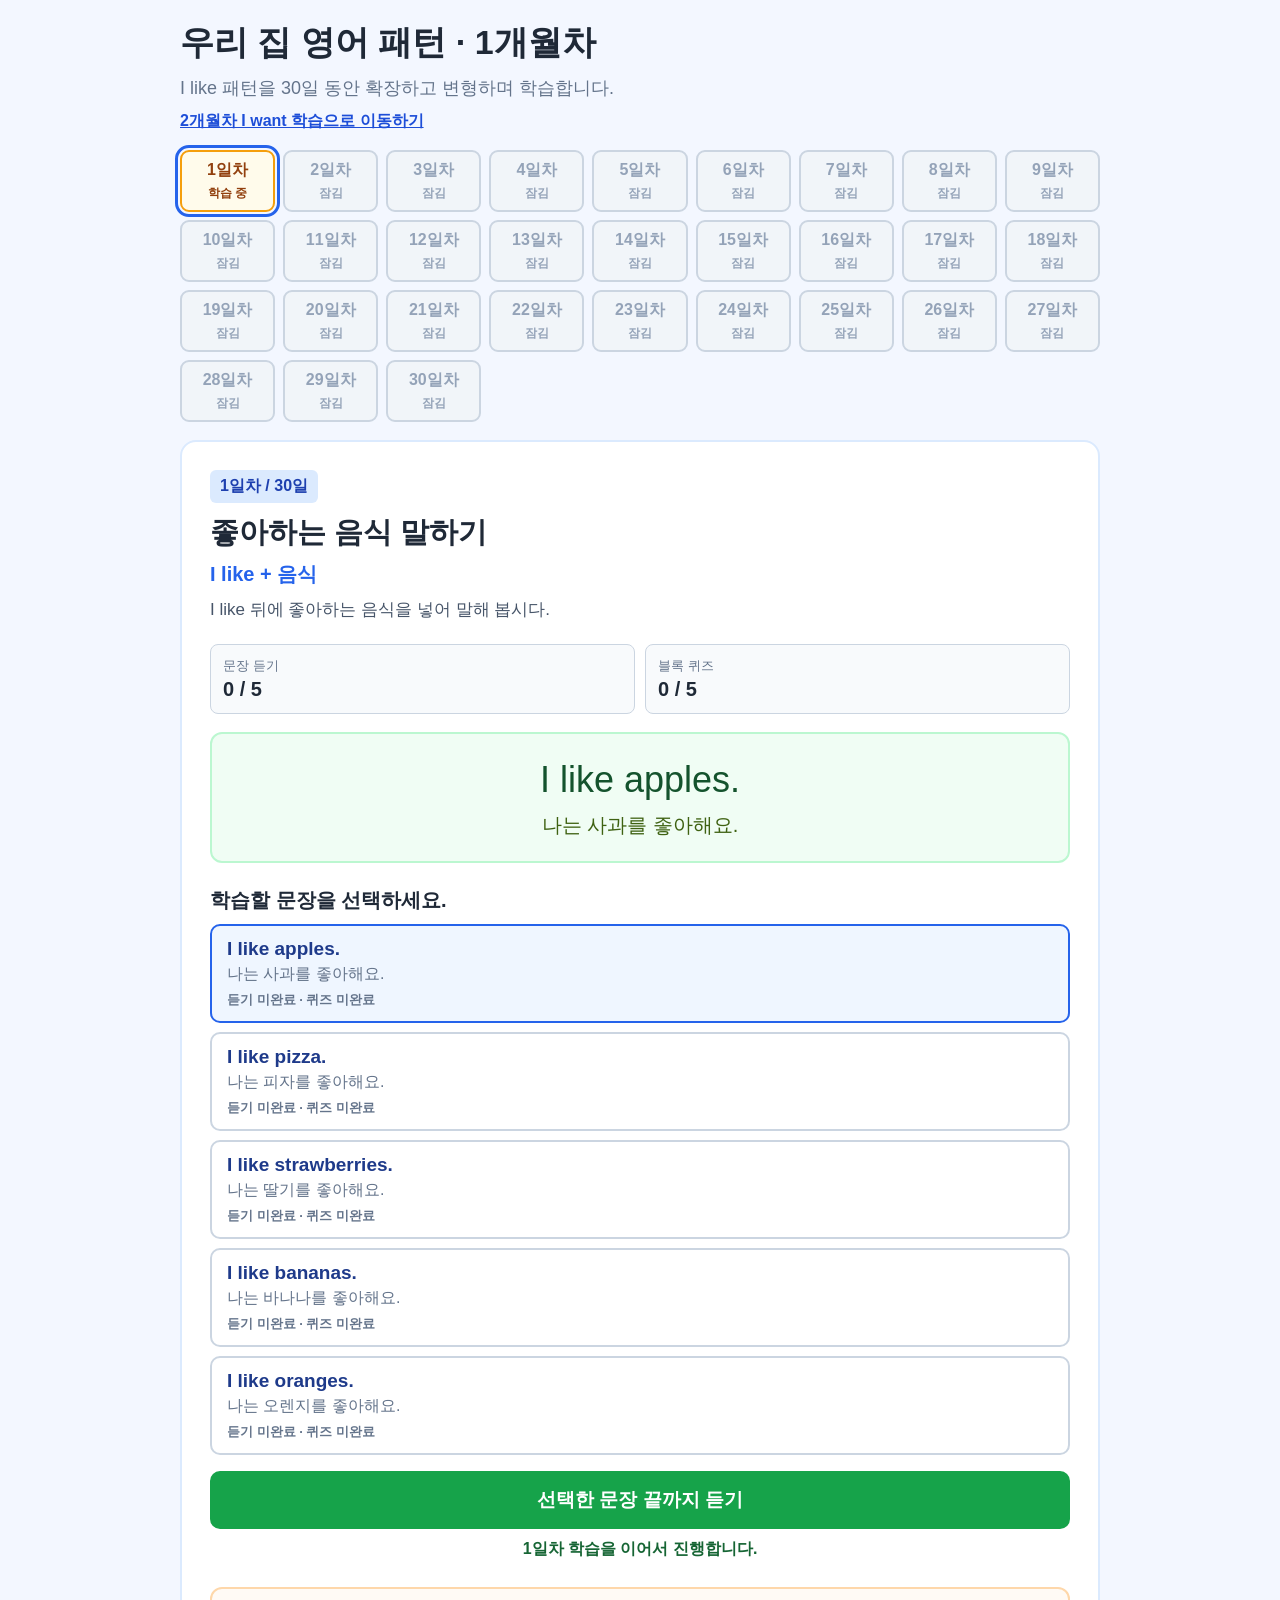
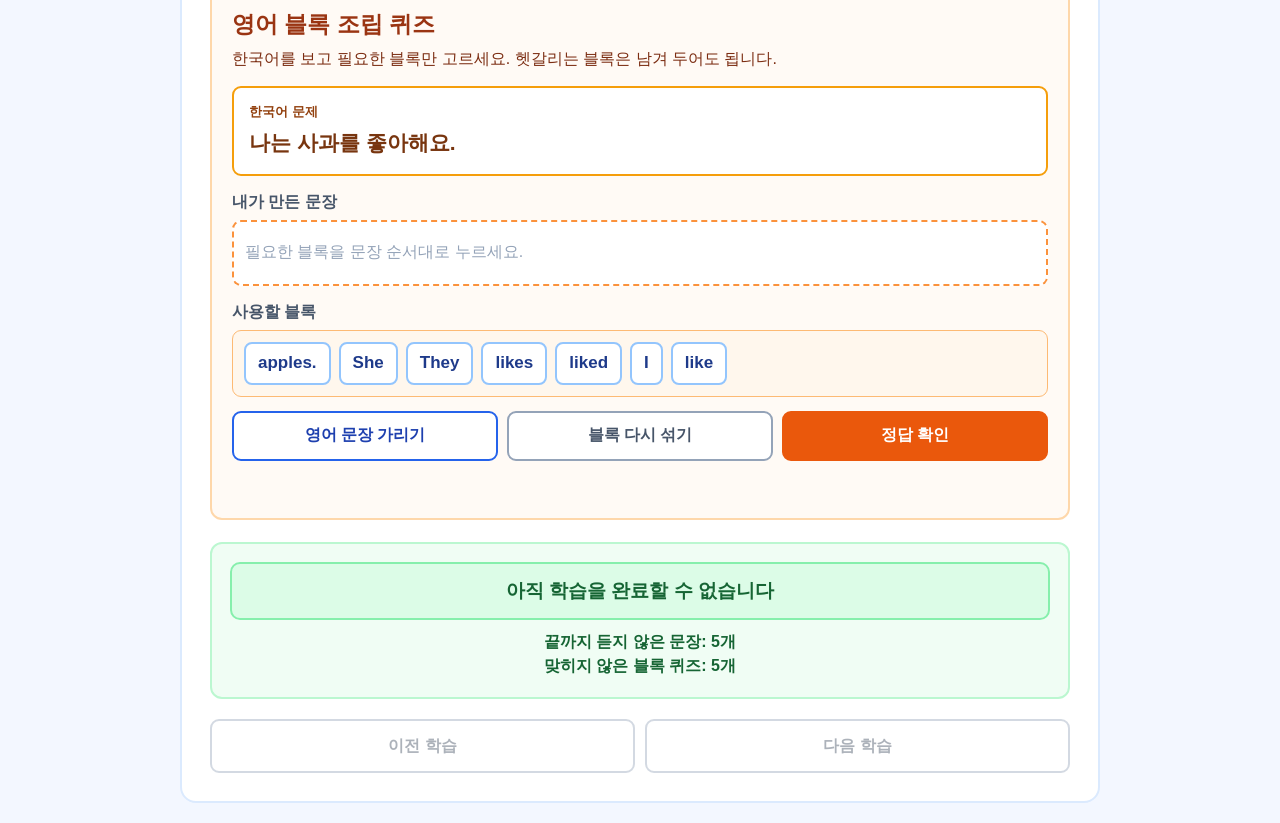
==== commit 29d56334: "3번째 업로드" ====
--- a/index.html
+++ b/index.html
@@ -1,2860 +1,115 @@
-<!DOCTYPE html>
-<html lang="ko">
-<head>
-  <meta charset="UTF-8">
-
-  <meta
-    name="viewport"
-    content="width=device-width, initial-scale=1.0"
-  >
-
-  <title>우리 집 영어 패턴</title>
-
-  <style>
-    * {
-      box-sizing: border-box;
-    }
-
-    body {
-      margin: 0;
-      padding: 24px;
-      background-color: #f3f7ff;
-      color: #1f2937;
-      font-family: Arial, "Apple SD Gothic Neo", sans-serif;
-    }
-
-    button {
-      font-family: inherit;
-    }
-
-    .app {
-      width: 100%;
-      max-width: 900px;
-      margin: 0 auto;
-    }
-
-    .app-header {
-      margin-bottom: 22px;
-    }
-
-    .app-title {
-      margin: 0 0 8px;
-      font-size: 36px;
-    }
-
-    .app-description {
-      margin: 0;
-      color: #64748b;
-      font-size: 18px;
-      line-height: 1.6;
-    }
-
-    /*
-      30일 학습 버튼
-    */
-    .day-menu {
-      display: grid;
-      grid-template-columns:
-        repeat(auto-fit, minmax(92px, 1fr));
-      gap: 8px;
-      margin-bottom: 18px;
-    }
-
-    .day-button {
-      min-height: 50px;
-      padding: 10px;
-      border: 2px solid #bfdbfe;
-      border-radius: 10px;
-      background-color: white;
-      color: #1e40af;
-      font-size: 16px;
-      font-weight: bold;
-      cursor: pointer;
-    }
-
-    .day-button:hover {
-      background-color: #eff6ff;
-    }
-
-    .day-button.selected {
-      border-color: #2563eb;
-      background-color: #2563eb;
-      color: white;
-    }
-/*
-  일차 버튼 아래쪽의 상태 표시
-*/
-.day-state {
-  display: block;
-  margin-top: 4px;
-  font-size: 12px;
-  font-weight: bold;
-}
-
-/*
-  완료한 학습
-*/
-.day-button.completed {
-  border-color: #22c55e;
-  background-color: #f0fdf4;
-  color: #166534;
-}
-
-/*
-  현재 학습할 일차
-*/
-.day-button.current {
-  border-color: #f59e0b;
-  background-color: #fffbeb;
-  color: #92400e;
-}
-
-/*
-  아직 열리지 않은 학습
-*/
-.day-button.locked {
-  border-color: #cbd5e1;
-  background-color: #f1f5f9;
-  color: #94a3b8;
-  cursor: not-allowed;
-}
-
-/*
-  현재 화면에서 선택된 일차
-*/
-.day-button.selected {
-  outline: 3px solid #2563eb;
-  outline-offset: 2px;
-}
-
-    /*
-      학습 내용
-    */
-    .lesson-card {
-      padding: 30px;
-      border: 2px solid #dbeafe;
-      border-radius: 20px;
-      background-color: white;
-    }
-
-    .day-label {
-      display: inline-block;
-      margin: 0 0 12px;
-      padding: 6px 10px;
-      border-radius: 7px;
-      background-color: #dbeafe;
-      color: #1e40af;
-      font-size: 16px;
-      font-weight: bold;
-    }
-
-    .lesson-title {
-      margin: 0 0 10px;
-      font-size: 30px;
-    }
-
-    .lesson-focus {
-      margin: 0 0 10px;
-      color: #2563eb;
-      font-size: 21px;
-      font-weight: bold;
-    }
-
-    .lesson-guide {
-      margin: 0 0 24px;
-      color: #475569;
-      font-size: 18px;
-      line-height: 1.7;
-    }
-
-    /*
-      선택한 문장
-    */
-    .sentence-box {
-      padding: 26px 20px;
-      border: 2px solid #bbf7d0;
-      border-radius: 16px;
-      background-color: #f0fdf4;
-      text-align: center;
-    }
-
-    .sentence-label {
-      margin: 0 0 10px;
-      color: #166534;
-      font-size: 16px;
-      font-weight: bold;
-    }
-
-    .main-sentence {
-      margin: 0 0 12px;
-      color: #14532d;
-      font-size: 40px;
-      line-height: 1.35;
-    }
-
-    .main-meaning {
-      margin: 0;
-      color: #3f6212;
-      font-size: 21px;
-      line-height: 1.5;
-    }
-
-    /*
-      문장 선택
-    */
-    .section-title {
-      margin: 28px 0 12px;
-      font-size: 21px;
-    }
-
-    .sentence-choices {
-      display: grid;
-      grid-template-columns: 1fr;
-      gap: 10px;
-    }
-
-    .sentence-button {
-      width: 100%;
-      min-height: 68px;
-      padding: 14px 18px;
-      border: 2px solid #cbd5e1;
-      border-radius: 14px;
-      background-color: white;
-      color: #1f2937;
-      text-align: left;
-      cursor: pointer;
-    }
-
-    .sentence-button:hover {
-      border-color: #60a5fa;
-      background-color: #eff6ff;
-    }
-
-    .sentence-button.selected {
-      border-color: #2563eb;
-      background-color: #dbeafe;
-    }
-
-    .choice-english {
-      display: block;
-      margin-bottom: 5px;
-      color: #1e3a8a;
-      font-size: 20px;
-      font-weight: bold;
-    }
-
-    .choice-korean {
-      display: block;
-      color: #64748b;
-      font-size: 16px;
-    }
-
-    /*
-      문장 듣기
-    */
-    .listen-button {
-      width: 100%;
-      min-height: 62px;
-      margin-top: 20px;
-      padding: 14px 18px;
-      border: 2px solid #16a34a;
-      border-radius: 14px;
-      background-color: #16a34a;
-      color: white;
-      font-size: 20px;
-      font-weight: bold;
-      cursor: pointer;
-    }
-
-    .listen-button:hover {
-      border-color: #15803d;
-      background-color: #15803d;
-    }
-
-    .status {
-      min-height: 26px;
-      margin: 12px 0 0;
-      color: #166534;
-      font-size: 17px;
-      font-weight: bold;
-      text-align: center;
-    }
-
-    /*
-      블록 조립 퀴즈
-    */
-    .quiz-card {
-      margin-top: 28px;
-      padding: 24px;
-      border: 2px solid #fed7aa;
-      border-radius: 16px;
-      background-color: #fffaf5;
-    }
-
-    .quiz-title {
-      margin: 0 0 8px;
-      color: #9a3412;
-      font-size: 24px;
-    }
-
-    .quiz-guide {
-      margin: 0 0 18px;
-      color: #7c2d12;
-      font-size: 17px;
-      line-height: 1.6;
-    }
-
-    .quiz-label {
-      margin: 18px 0 8px;
-      color: #475569;
-      font-size: 16px;
-      font-weight: bold;
-    }
-
-    .answer-zone {
-      display: flex;
-      flex-wrap: wrap;
-      align-items: center;
-      gap: 9px;
-      min-height: 76px;
-      padding: 14px;
-      border: 2px dashed #fb923c;
-      border-radius: 12px;
-      background-color: white;
-    }
-
-    .answer-placeholder {
-      margin: 0;
-      color: #94a3b8;
-      font-size: 16px;
-    }
-
-    .word-bank {
-      display: flex;
-      flex-wrap: wrap;
-      gap: 9px;
-      min-height: 64px;
-      padding: 12px;
-      border: 1px solid #fdba74;
-      border-radius: 12px;
-      background-color: #fff7ed;
-    }
-
-    .word-block {
-      min-height: 46px;
-      padding: 9px 14px;
-      border: 2px solid #93c5fd;
-      border-radius: 10px;
-      background-color: white;
-      color: #1e3a8a;
-      font-size: 18px;
-      font-weight: bold;
-      cursor: pointer;
-    }
-
-    .word-block:hover {
-      background-color: #eff6ff;
-    }
-
-    .word-block.answer-block {
-      border-color: #fb923c;
-      background-color: #ffedd5;
-      color: #9a3412;
-    }
-
-    .quiz-buttons {
-      display: grid;
-      grid-template-columns: 1fr 1fr 1fr;
-      gap: 10px;
-      margin-top: 16px;
-    }
-
-    .quiz-action-button {
-      min-height: 54px;
-      padding: 12px;
-      border-radius: 12px;
-      font-size: 18px;
-      font-weight: bold;
-      cursor: pointer;
-    }
-
-    .reset-button {
-      border: 2px solid #94a3b8;
-      background-color: white;
-      color: #475569;
-    }
-
-    .check-button {
-      border: 2px solid #ea580c;
-      background-color: #ea580c;
-      color: white;
-    }
-
-    .quiz-feedback {
-      min-height: 29px;
-      margin: 14px 0 0;
-      font-size: 18px;
-      font-weight: bold;
-      text-align: center;
-    }
-
-    .quiz-feedback.correct {
-      color: #15803d;
-    }
-
-    .quiz-feedback.incorrect {
-      color: #dc2626;
-    }
-/*
-  퀴즈를 풀 때 영어 정답을 가립니다.
-  한국어 뜻은 계속 보입니다.
-*/
-.lesson-card.answer-hidden .main-sentence,
-.lesson-card.answer-hidden .choice-english {
-  visibility: hidden;
-}
-
-.quiz-korean-box {
-  margin: 16px 0;
-  padding: 18px;
-  border: 2px solid #f59e0b;
-  border-radius: 12px;
-  background-color: white;
-}
-
-.quiz-korean-label {
-  display: block;
-  margin-bottom: 8px;
-  color: #92400e;
-  font-size: 15px;
-  font-weight: bold;
-}
-
-.quiz-korean-prompt {
-  margin: 0;
-  color: #78350f;
-  font-size: 22px;
-  font-weight: bold;
-  line-height: 1.55;
-}
-
-.toggle-answer-button {
-  border: 2px solid #2563eb;
-  background-color: white;
-  color: #1e40af;
-}
-/*
-  학습 완료 영역
-*/
-.completion-panel {
-  margin-top: 24px;
-  padding: 20px;
-  border: 2px solid #bbf7d0;
-  border-radius: 14px;
-  background-color: #f0fdf4;
-}
-
-.complete-lesson-button {
-  width: 100%;
-  min-height: 60px;
-  padding: 14px 18px;
-  border: 2px solid #16a34a;
-  border-radius: 12px;
-  background-color: #16a34a;
-  color: white;
-  font-size: 20px;
-  font-weight: bold;
-  cursor: pointer;
-}
-
-.complete-lesson-button:hover:not(:disabled) {
-  border-color: #15803d;
-  background-color: #15803d;
-}
-
-.complete-lesson-button:disabled {
-  border-color: #86efac;
-  background-color: #dcfce7;
-  color: #166534;
-  cursor: default;
-}
-
-.completion-message {
-  margin: 12px 0 0;
-  color: #166534;
-  font-size: 16px;
-  font-weight: bold;
-  line-height: 1.6;
-  text-align: center;
-}
-
-    /*
-      이전 및 다음 학습
-    */
-    .navigation {
-      display: grid;
-      grid-template-columns: 1fr 1fr;
-      gap: 12px;
-      margin-top: 24px;
-    }
-
-    .navigation-button {
-      min-height: 58px;
-      padding: 12px 16px;
-      border: 2px solid #94a3b8;
-      border-radius: 12px;
-      background-color: white;
-      color: #334155;
-      font-size: 18px;
-      font-weight: bold;
-      cursor: pointer;
-    }
-
-    .navigation-button:hover:not(:disabled) {
-      border-color: #2563eb;
-      background-color: #eff6ff;
-      color: #1e40af;
-    }
-
-    .navigation-button:disabled {
-      opacity: 0.4;
-      cursor: not-allowed;
-    }
-
-    /*
-      작은 화면과 아이패드
-    */
-    @media (max-width: 650px) {
-      body {
-        padding: 12px;
-      }
-
-      .app-title {
-        font-size: 29px;
-      }
-
-      .day-menu {
-        grid-template-columns:
-          repeat(auto-fit, minmax(78px, 1fr));
-      }
-
-      .lesson-card {
-        padding: 19px;
-      }
-
-      .lesson-title {
-        font-size: 25px;
-      }
-
-      .main-sentence {
-        font-size: 31px;
-      }
-
-      .main-meaning {
-        font-size: 18px;
-      }
-
-      .quiz-card {
-        padding: 18px;
-      }
-
-      .quiz-buttons,
-      .navigation {
-        grid-template-columns: 1fr;
-      }
-    }
-  </style>
-</head>
-
-<body>
-  <main class="app">
-    <header class="app-header">
-      <h1 class="app-title">우리 집 영어 패턴</h1>
-
-      <p class="app-description">
-        I like 패턴을 30일 동안 확장하고 변형하며 학습합니다.
-      </p>
-      <p>
-  <a href="month2.html">
-    2개월차 I want 학습으로 이동하기
-  </a>
-</p>
-
-    </header>
-
-    <nav
-      id="day-menu"
-      class="day-menu"
-      aria-label="학습 일차 선택"
-    ></nav>
-
-    <section id="lesson-card" class="lesson-card">
-
-      <p id="day-label" class="day-label"></p>
-
-      <h2 id="lesson-title" class="lesson-title"></h2>
-
-      <p id="lesson-focus" class="lesson-focus"></p>
-
-      <p id="lesson-guide" class="lesson-guide"></p>
-
-      <div class="sentence-box">
-        <p class="sentence-label">오늘의 선택 문장</p>
-
-        <p id="main-sentence" class="main-sentence"></p>
-
-        <p id="main-meaning" class="main-meaning"></p>
-      </div>
-
-      <h3 class="section-title">
-        연습할 문장을 선택하세요.
-      </h3>
-
-      <div
-        id="sentence-choices"
-        class="sentence-choices"
-      ></div>
-
-      <button
-        id="listen-button"
-        class="listen-button"
-        type="button"
-      >
-        선택한 문장 듣기
-      </button>
-
-      <p
-        id="status"
-        class="status"
-        aria-live="polite"
-      ></p>
-
-      <section class="quiz-card">
-        <h3 class="quiz-title">
-          단어 블록 조립 퀴즈
-        </h3>
-
-        <p class="quiz-guide">
-          한국어 문장을 보고 영어 블록을 순서대로 누르세요.
-정답에 사용하지 않는 헷갈리는 블록도 섞여 있습니다.
-모든 블록을 사용할 필요는 없습니다.
-
-        </p>
-<div class="quiz-korean-box">
-  <span class="quiz-korean-label">
-    한국어 문제
-  </span>
-
-  <p
-    id="quiz-korean-prompt"
-    class="quiz-korean-prompt"
-  ></p>
-</div>
-
-        <p class="quiz-label">내가 만든 문장</p>
-
-        <div
-          id="answer-zone"
-          class="answer-zone"
-        ></div>
-
-        <p class="quiz-label">사용할 단어</p>
-
-        <div
-          id="word-bank"
-          class="word-bank"
-        ></div>
-
-        <div class="quiz-buttons">
-  <button
-    id="toggle-answer-button"
-    class="quiz-action-button toggle-answer-button"
-    type="button"
-  >
-    영어 문장 가리기
-  </button>
-
-  <button
-    id="reset-quiz-button"
-    class="quiz-action-button reset-button"
-    type="button"
-  >
-    블록 다시 섞기
-  </button>
-
-  <button
-    id="check-answer-button"
-    class="quiz-action-button check-button"
-    type="button"
-  >
-    정답 확인
-  </button>
-</div>
-
-        <p
-          id="quiz-feedback"
-          class="quiz-feedback"
-          aria-live="polite"
-        ></p>
-            </section>
-
-      <section class="completion-panel">
-        <button
-          id="complete-lesson-button"
-          class="complete-lesson-button"
-          type="button"
-        >
-          학습 완료하기
-        </button>
-
-        <p
-          id="completion-message"
-          class="completion-message"
-          aria-live="polite"
-        ></p>
-      </section>
-
-      <div class="navigation">
-
-        <button
-          id="previous-button"
-          class="navigation-button"
-          type="button"
-        >
-          이전 학습
-        </button>
-
-        <button
-          id="next-button"
-          class="navigation-button"
-          type="button"
-        >
-          다음 학습
-        </button>
-      </div>
-    </section>
-  </main>
-
-  <script>
-    /*
-      문장 자료를 간단하게 만드는 함수입니다.
-    */
-    /*
-  세 번째 값에는 퀴즈에 함께 섞을
-  헷갈리는 블록을 넣을 수 있습니다.
-*/
-function sentence(
-  english,
-  korean,
-  distractors = []
-) {
-  return {
-    english: english,
-    korean: korean,
-    distractors: distractors
-  };
-}
-
-
-    /*
-      30일 학습 자료입니다.
-    */
-    const lessons = [
-      {
-        day: 1,
-        title: "좋아하는 음식 말하기",
-        focus: "I like + 음식",
-        guide:
-          "I like 뒤에 좋아하는 음식을 넣어 말해 봅시다.",
-        sentences: [
-          sentence(
-            "I like apples.",
-            "나는 사과를 좋아해요."
-          ),
-          sentence(
-            "I like pizza.",
-            "나는 피자를 좋아해요."
-          ),
-          sentence(
-            "I like strawberries.",
-            "나는 딸기를 좋아해요."
-          )
-        ]
-      },
-
-      {
-        day: 2,
-        title: "좋아하는 대상 말하기",
-        focus: "I like + 사물 또는 동물",
-        guide:
-          "음식뿐 아니라 좋아하는 동물이나 사물을 넣어 봅시다.",
-        sentences: [
-          sentence(
-            "I like cats.",
-            "나는 고양이를 좋아해요."
-          ),
-          sentence(
-            "I like dogs.",
-            "나는 강아지를 좋아해요."
-          ),
-          sentence(
-            "I like music.",
-            "나는 음악을 좋아해요."
-          )
-        ]
-      },
-
-      {
-        day: 3,
-        title: "좋아하는 활동 말하기",
-        focus: "I like + 동사-ing",
-        guide:
-          "좋아하는 활동을 -ing 형태로 넣어 말해 봅시다.",
-        sentences: [
-          sentence(
-            "I like reading.",
-            "나는 책 읽는 것을 좋아해요."
-          ),
-          sentence(
-            "I like drawing.",
-            "나는 그림 그리는 것을 좋아해요."
-          ),
-          sentence(
-            "I like swimming.",
-            "나는 수영하는 것을 좋아해요."
-          )
-        ]
-      },
-
-      {
-        day: 4,
-        title: "활동의 대상 붙이기",
-        focus: "I like + 활동 + 대상",
-        guide:
-          "좋아하는 활동 뒤에 그 활동의 대상을 붙여 봅시다.",
-        sentences: [
-          sentence(
-            "I like reading books.",
-            "나는 책 읽는 것을 좋아해요."
-          ),
-          sentence(
-            "I like drawing animals.",
-            "나는 동물 그리는 것을 좋아해요."
-          ),
-          sentence(
-            "I like watching cartoons.",
-            "나는 만화 보는 것을 좋아해요."
-          )
-        ]
-      },
-
-      {
-        day: 5,
-        title: "장소 붙이기",
-        focus: "I like + 활동 + 장소",
-        guide:
-          "좋아하는 활동을 어디에서 하는지 말해 봅시다.",
-        sentences: [
-          sentence(
-            "I like reading at home.",
-            "나는 집에서 책 읽는 것을 좋아해요."
-          ),
-          sentence(
-            "I like drawing in my room.",
-            "나는 내 방에서 그림 그리는 것을 좋아해요."
-          ),
-          sentence(
-            "I like playing soccer at school.",
-            "나는 학교에서 축구하는 것을 좋아해요."
-          )
-        ]
-      },
-
-      {
-        day: 6,
-        title: "함께하는 사람 붙이기",
-        focus: "I like + 활동 + with + 사람",
-        guide:
-          "누구와 함께 활동하는 것을 좋아하는지 말해 봅시다.",
-        sentences: [
-          sentence(
-            "I like reading with my mom.",
-            "나는 엄마와 책 읽는 것을 좋아해요."
-          ),
-          sentence(
-            "I like cooking with my dad.",
-            "나는 아빠와 요리하는 것을 좋아해요."
-          ),
-          sentence(
-            "I like playing with my friends.",
-            "나는 친구들과 노는 것을 좋아해요."
-          )
-        ]
-      },
-
-      {
-        day: 7,
-        title: "시간 붙이기",
-        focus: "I like + 활동 + 시간",
-        guide:
-          "좋아하는 활동을 언제 하는지 말해 봅시다.",
-        sentences: [
-          sentence(
-            "I like reading after school.",
-            "나는 방과 후에 책 읽는 것을 좋아해요."
-          ),
-          sentence(
-            "I like swimming in the morning.",
-            "나는 아침에 수영하는 것을 좋아해요."
-          ),
-          sentence(
-            "I like watching movies on weekends.",
-            "나는 주말에 영화 보는 것을 좋아해요."
-          )
-        ]
-      },
-
-      {
-        day: 8,
-        title: "좋아하는지 질문하기",
-        focus: "Do you like + 대상 또는 활동?",
-        guide:
-          "Do you like를 사용해 상대방에게 질문해 봅시다.",
-        sentences: [
-          sentence(
-            "Do you like apples?",
-            "너는 사과를 좋아하니?"
-          ),
-          sentence(
-            "Do you like reading?",
-            "너는 책 읽는 것을 좋아하니?"
-          ),
-          sentence(
-            "Do you like playing soccer?",
-            "너는 축구하는 것을 좋아하니?"
-          )
-        ]
-      },
-
-      {
-        day: 9,
-        title: "질문에 대답하기",
-        focus: "Yes, I do. / No, I don't.",
-        guide:
-          "좋아하는지 묻는 질문에 긍정이나 부정으로 답해 봅시다.",
-        sentences: [
-          sentence(
-            "Yes, I do.",
-            "네, 좋아해요."
-          ),
-          sentence(
-            "No, I don't.",
-            "아니요, 좋아하지 않아요."
-          ),
-          sentence(
-            "Yes, I do. I like reading.",
-            "네, 좋아해요. 나는 책 읽는 것을 좋아해요."
-          )
-        ]
-      },
-
-      {
-        day: 10,
-        title: "좋아하지 않는 것 말하기",
-        focus: "I don't like + 대상 또는 활동",
-        guide:
-          "I don't like를 사용해 좋아하지 않는 것을 말해 봅시다.",
-        sentences: [
-          sentence(
-            "I don't like spiders.",
-            "나는 거미를 좋아하지 않아요."
-          ),
-          sentence(
-            "I don't like running.",
-            "나는 달리는 것을 좋아하지 않아요."
-          ),
-          sentence(
-            "I don't like getting up early.",
-            "나는 일찍 일어나는 것을 좋아하지 않아요."
-          )
-        ]
-      },
-
-      {
-        day: 11,
-        title: "주어 바꾸기",
-        focus: "I / You / We / They + like",
-        guide:
-          "주어를 바꾸면서 like의 형태를 관찰해 봅시다.",
-        sentences: [
-          sentence(
-            "I like reading.",
-            "나는 책 읽는 것을 좋아해요."
-          ),
-          sentence(
-            "We like reading.",
-            "우리는 책 읽는 것을 좋아해요."
-          ),
-          sentence(
-            "They like reading.",
-            "그들은 책 읽는 것을 좋아해요."
-          )
-        ]
-      },
-
-      {
-        day: 12,
-        title: "다른 사람이 좋아하는 것",
-        focus: "He / She / 이름 + likes",
-        guide:
-          "한 사람을 주어로 사용하면 like가 likes로 바뀝니다.",
-        sentences: [
-          sentence(
-            "He likes soccer.",
-            "그는 축구를 좋아해요."
-          ),
-          sentence(
-            "She likes reading.",
-            "그녀는 책 읽는 것을 좋아해요."
-          ),
-          sentence(
-            "Mina likes drawing.",
-            "미나는 그림 그리는 것을 좋아해요."
-          )
-        ]
-      },
-
-      {
-        day: 13,
-        title: "다른 사람에게 질문하기",
-        focus: "Does + he / she / 이름 + like?",
-        guide:
-          "Does가 앞에 나오면 likes가 아니라 like를 사용합니다.",
-        sentences: [
-          sentence(
-            "Does he like soccer?",
-            "그는 축구를 좋아하나요?"
-          ),
-          sentence(
-            "Does she like reading?",
-            "그녀는 책 읽는 것을 좋아하나요?"
-          ),
-          sentence(
-            "Does Mina like drawing?",
-            "미나는 그림 그리는 것을 좋아하나요?"
-          )
-        ]
-      },
-
-      {
-        day: 14,
-        title: "다른 사람의 부정문",
-        focus: "He / She + doesn't like",
-        guide:
-          "Doesn't 뒤에서도 likes가 아니라 like를 사용합니다.",
-        sentences: [
-          sentence(
-            "He doesn't like spiders.",
-            "그는 거미를 좋아하지 않아요."
-          ),
-          sentence(
-            "She doesn't like running.",
-            "그녀는 달리는 것을 좋아하지 않아요."
-          ),
-          sentence(
-            "Mina doesn't like swimming.",
-            "미나는 수영하는 것을 좋아하지 않아요."
-          )
-        ]
-      },
-
-      {
-        day: 15,
-        title: "정말 좋아한다고 강조하기",
-        focus: "주어 + really + like / likes",
-        guide:
-          "Really를 like 앞에 넣어 정말 좋아한다는 뜻을 나타냅니다.",
-        sentences: [
-          sentence(
-            "I really like reading.",
-            "나는 책 읽는 것을 정말 좋아해요."
-          ),
-          sentence(
-            "I really like this song.",
-            "나는 이 노래를 정말 좋아해요."
-          ),
-          sentence(
-            "She really likes animals.",
-            "그녀는 동물을 정말 좋아해요."
-          )
-        ]
-      },
-
-      {
-        day: 16,
-        title: "또 좋아하는 것 말하기",
-        focus: "주어 + also + like / likes",
-        guide:
-          "Also를 사용해 다른 것도 좋아한다고 말해 봅시다.",
-        sentences: [
-          sentence(
-            "I also like drawing.",
-            "나는 그림 그리는 것도 좋아해요."
-          ),
-          sentence(
-            "She also likes music.",
-            "그녀는 음악도 좋아해요."
-          ),
-          sentence(
-            "We also like playing outside.",
-            "우리는 밖에서 노는 것도 좋아해요."
-          )
-        ]
-      },
-
-      {
-        day: 17,
-        title: "좋아하는 이유 말하기",
-        focus: "I like + 대상 + because + 이유",
-        guide:
-          "Because 뒤에 좋아하는 이유를 붙여 봅시다.",
-        sentences: [
-          sentence(
-            "I like reading because it is fun.",
-            "나는 재미있어서 책 읽는 것을 좋아해요."
-          ),
-          sentence(
-            "I like swimming because it is exciting.",
-            "나는 신나서 수영하는 것을 좋아해요."
-          ),
-          sentence(
-            "She likes music because it is relaxing.",
-            "그녀는 편안한 느낌을 주어서 음악을 좋아해요."
-          )
-        ]
-      },
-
-      {
-        day: 18,
-        title: "좋아하는 것과 싫어하는 것",
-        focus: "like + 대상, but + don't like + 대상",
-        guide:
-          "But을 사용해 좋아하는 것과 좋아하지 않는 것을 연결합니다.",
-        sentences: [
-          sentence(
-            "I like cats, but I don't like spiders.",
-            "나는 고양이를 좋아하지만 거미는 좋아하지 않아요."
-          ),
-          sentence(
-            "He likes soccer, but he doesn't like baseball.",
-            "그는 축구를 좋아하지만 야구는 좋아하지 않아요."
-          ),
-          sentence(
-            "We like reading, but we don't like writing.",
-            "우리는 읽기를 좋아하지만 쓰기는 좋아하지 않아요."
-          )
-        ]
-      },
-
-      {
-        day: 19,
-        title: "두 가지를 함께 좋아하기",
-        focus: "like + A + and + B",
-        guide:
-          "And를 사용해 좋아하는 두 가지를 연결해 봅시다.",
-        sentences: [
-          sentence(
-            "I like reading and drawing.",
-            "나는 책 읽기와 그림 그리기를 좋아해요."
-          ),
-          sentence(
-            "She likes singing and dancing.",
-            "그녀는 노래와 춤을 좋아해요."
-          ),
-          sentence(
-            "They like apples and bananas.",
-            "그들은 사과와 바나나를 좋아해요."
-          )
-        ]
-      },
-
-      {
-        day: 20,
-        title: "둘 중 더 좋아하는 것",
-        focus: "like + A + better than + B",
-        guide:
-          "Better than을 사용해 둘 중 무엇을 더 좋아하는지 말합니다.",
-        sentences: [
-          sentence(
-            "I like cats better than dogs.",
-            "나는 개보다 고양이를 더 좋아해요."
-          ),
-          sentence(
-            "She likes reading better than writing.",
-            "그녀는 쓰기보다 읽기를 더 좋아해요."
-          ),
-          sentence(
-            "Do you like summer better than winter?",
-            "너는 겨울보다 여름을 더 좋아하니?"
-          )
-        ]
-      },
-
-      {
-        day: 21,
-        title: "무엇을 좋아하는지 질문하기",
-        focus: "What do you like?",
-        guide:
-          "What을 사용해 상대방이 좋아하는 것을 물어봅시다.",
-        sentences: [
-          sentence(
-            "What do you like?",
-            "너는 무엇을 좋아하니?"
-          ),
-          sentence(
-            "What food do you like?",
-            "너는 어떤 음식을 좋아하니?"
-          ),
-          sentence(
-            "What do you like doing after school?",
-            "너는 방과 후에 무엇을 하는 것을 좋아하니?"
-          )
-        ]
-      },
-
-      {
-        day: 22,
-        title: "다른 사람의 취향 질문하기",
-        focus: "What does + 사람 + like?",
-        guide:
-          "Does를 사용하면 뒤에는 likes가 아닌 like가 옵니다.",
-        sentences: [
-          sentence(
-            "What does she like?",
-            "그녀는 무엇을 좋아하나요?"
-          ),
-          sentence(
-            "What sport does he like?",
-            "그는 어떤 운동을 좋아하나요?"
-          ),
-          sentence(
-            "What does Mina like doing?",
-            "미나는 무엇을 하는 것을 좋아하나요?"
-          )
-        ]
-      },
-
-      {
-        day: 23,
-        title: "활동의 빈도 말하기",
-        focus: "always / usually / sometimes + 일반동사",
-        guide:
-          "얼마나 자주 활동하는지 말할 때 빈도부사를 일반동사 앞에 놓습니다.",
-        sentences: [
-          sentence(
-            "I always read before bed.",
-            "나는 항상 자기 전에 책을 읽어요."
-          ),
-          sentence(
-            "I usually play soccer after school.",
-            "나는 보통 방과 후에 축구를 해요."
-          ),
-          sentence(
-            "I sometimes draw with my sister.",
-            "나는 가끔 여동생과 그림을 그려요."
-          )
-        ]
-      },
-
-      {
-        day: 24,
-        title: "다양한 빈도부사 사용하기",
-        focus: "often / rarely / never + 일반동사",
-        guide:
-          "Often, rarely, never를 사용해 활동의 빈도를 표현합니다.",
-        sentences: [
-          sentence(
-            "I often listen to music.",
-            "나는 자주 음악을 들어요."
-          ),
-          sentence(
-            "I rarely watch TV.",
-            "나는 텔레비전을 거의 보지 않아요."
-          ),
-          sentence(
-            "I never play games before school.",
-            "나는 학교에 가기 전에 절대 게임을 하지 않아요."
-          )
-        ]
-      },
-
-      {
-        day: 25,
-        title: "얼마나 자주 하는지 질문하기",
-        focus: "How often do / does + 주어 + 동사?",
-        guide:
-          "How often을 사용해 활동을 얼마나 자주 하는지 물어봅시다.",
-        sentences: [
-          sentence(
-            "How often do you read?",
-            "너는 얼마나 자주 책을 읽니?"
-          ),
-          sentence(
-            "How often do you play soccer?",
-            "너는 얼마나 자주 축구를 하니?"
-          ),
-          sentence(
-            "How often does she draw?",
-            "그녀는 얼마나 자주 그림을 그리나요?"
-          )
-        ]
-      },
-
-      {
-        day: 26,
-        title: "과거에 좋아했던 것",
-        focus: "주어 + liked + 대상",
-        guide:
-          "과거에 좋아했던 것을 말할 때 like를 liked로 바꿉니다.",
-        sentences: [
-          sentence(
-            "I liked the movie.",
-            "나는 그 영화를 좋아했어요."
-          ),
-          sentence(
-            "I liked reading this book.",
-            "나는 이 책을 읽는 것이 좋았어요."
-          ),
-          sentence(
-            "She liked the school lunch.",
-            "그녀는 학교 급식을 좋아했어요."
-          )
-        ]
-      },
-
-            {
-        day: 27,
-        title: "과거 질문과 부정 비교하기",
-        focus: "Did + 주어 + like? / 주어 + didn't like",
-        guide:
-          "Did와 didn't 뒤에는 liked가 아니라 동사원형 like를 사용합니다.",
-        sentences: [
-          sentence(
-            "Did you like the movie?",
-            "너는 그 영화를 좋아했니?",
-            [
-              "Do",
-              "Does",
-              "liked",
-              "likes",
-              "she",
-              "didn't"
-            ]
-          ),
-          sentence(
-            "I didn't like the movie.",
-            "나는 그 영화를 좋아하지 않았어요.",
-            [
-              "don't",
-              "doesn't",
-              "liked",
-              "likes",
-              "Did",
-              "She"
-            ]
-          ),
-          sentence(
-            "Did she like the book?",
-            "그녀는 그 책을 좋아했나요?",
-            [
-              "Do",
-              "Does",
-              "likes",
-              "liked",
-              "I",
-              "They"
-            ]
-          ),
-          sentence(
-            "She didn't like the book.",
-            "그녀는 그 책을 좋아하지 않았어요.",
-            [
-              "don't",
-              "doesn't",
-              "likes",
-              "liked",
-              "Did",
-              "They"
-            ]
-          )
-        ]
-      },
-
-      {
-        day: 28,
-        title: "복습 1: 주어와 현재형",
-        focus: "I like / She likes / Does she like?",
-        guide:
-          "한국어를 보고 주어와 동사 형태에 맞는 블록을 고르세요. 복습일에는 영어 문장이 자동으로 가려집니다.",
-        sentences: [
-          sentence(
-            "I like reading.",
-            "나는 책 읽는 것을 좋아해요.",
-            [
-              "She",
-              "We",
-              "likes",
-              "liked",
-              "do",
-              "does"
-            ]
-          ),
-          sentence(
-            "We like reading.",
-            "우리는 책 읽는 것을 좋아해요.",
-            [
-              "I",
-              "She",
-              "likes",
-              "liked",
-              "does",
-              "did"
-            ]
-          ),
-          sentence(
-            "She likes reading.",
-            "그녀는 책 읽는 것을 좋아해요.",
-            [
-              "I",
-              "They",
-              "like",
-              "liked",
-              "Does",
-              "Do"
-            ]
-          ),
-          sentence(
-            "Does she like reading?",
-            "그녀는 책 읽는 것을 좋아하나요?",
-            [
-              "Do",
-              "Did",
-              "likes",
-              "liked",
-              "I",
-              "They"
-            ]
-          ),
-          sentence(
-            "She doesn't like reading.",
-            "그녀는 책 읽는 것을 좋아하지 않아요.",
-            [
-              "don't",
-              "didn't",
-              "likes",
-              "liked",
-              "I",
-              "They"
-            ]
-          )
-        ]
-      },
-
-      {
-        day: 29,
-        title: "복습 2: 과거 질문과 부정",
-        focus: "Did + 주어 + like? / 주어 + didn't like",
-        guide:
-          "과거의 질문에는 Did를, 과거의 부정에는 didn't를 사용합니다. 두 표현 뒤에는 모두 like를 사용합니다.",
-        sentences: [
-          sentence(
-            "Did she like the movie?",
-            "그녀는 그 영화를 좋아했나요?",
-            [
-              "Do",
-              "Does",
-              "liked",
-              "likes",
-              "I",
-              "They",
-              "didn't"
-            ]
-          ),
-          sentence(
-            "She didn't like the movie.",
-            "그녀는 그 영화를 좋아하지 않았어요.",
-            [
-              "don't",
-              "doesn't",
-              "liked",
-              "likes",
-              "Did",
-              "I",
-              "They"
-            ]
-          ),
-          sentence(
-            "Did they like the game?",
-            "그들은 그 게임을 좋아했나요?",
-            [
-              "Do",
-              "Does",
-              "likes",
-              "liked",
-              "she",
-              "we",
-              "didn't"
-            ]
-          ),
-          sentence(
-            "They didn't like the game.",
-            "그들은 그 게임을 좋아하지 않았어요.",
-            [
-              "don't",
-              "doesn't",
-              "likes",
-              "liked",
-              "Did",
-              "She",
-              "We"
-            ]
-          ),
-          sentence(
-            "I liked the book.",
-            "나는 그 책을 좋아했어요.",
-            [
-              "like",
-              "likes",
-              "didn't",
-              "Does",
-              "She",
-              "We"
-            ]
-          )
-        ]
-      },
-
-      {
-        day: 30,
-        title: "복습 3: 한 달 종합",
-        focus: "주어, 강조, 빈도, 질문, 부정, 과거 종합",
-        guide:
-          "지금까지 배운 내용을 섞어서 복습합니다. 한국어를 읽고 필요한 영어 블록만 선택하세요.",
-        sentences: [
-          sentence(
-            "I really like reading at home.",
-            "나는 집에서 책 읽는 것을 정말 좋아해요.",
-            [
-              "She",
-              "likes",
-              "liked",
-              "usually",
-              "in",
-              "school",
-              "Does"
-            ]
-          ),
-          sentence(
-            "She usually reads after school.",
-            "그녀는 보통 방과 후에 책을 읽어요.",
-            [
-              "I",
-              "read",
-              "reading",
-              "always",
-              "before",
-              "Does",
-              "did"
-            ]
-          ),
-          sentence(
-            "How often do you play soccer?",
-            "너는 얼마나 자주 축구를 하니?",
-            [
-              "does",
-              "did",
-              "she",
-              "plays",
-              "played",
-              "What",
-              "Where"
-            ]
-          ),
-          sentence(
-            "Does he like playing soccer?",
-            "그는 축구하는 것을 좋아하나요?",
-            [
-              "Do",
-              "Did",
-              "likes",
-              "liked",
-              "she",
-              "I",
-              "play"
-            ]
-          ),
-          sentence(
-            "He doesn't like playing soccer.",
-            "그는 축구하는 것을 좋아하지 않아요.",
-            [
-              "don't",
-              "didn't",
-              "likes",
-              "liked",
-              "she",
-              "They",
-              "play"
-            ]
-          ),
-          sentence(
-            "Did he like the movie?",
-            "그는 그 영화를 좋아했나요?",
-            [
-              "Do",
-              "Does",
-              "likes",
-              "liked",
-              "she",
-              "They",
-              "didn't"
-            ]
-          ),
-          sentence(
-            "He didn't like the movie.",
-            "그는 그 영화를 좋아하지 않았어요.",
-            [
-              "don't",
-              "doesn't",
-              "likes",
-              "liked",
-              "Did",
-              "She",
-              "They"
-            ]
-          ),
-          sentence(
-            "I liked swimming before, but I don't like it now.",
-            "나는 전에는 수영을 좋아했지만 지금은 좋아하지 않아요.",
-            [
-              "like",
-              "likes",
-              "doesn't",
-              "didn't",
-              "after",
-              "and",
-              "She"
-            ]
-          )
-        ]
-      }
-    ];
-
-
-    /*
-      현재 선택 상태
-    */
-
-/*
-  과정마다 완료 기록을 따로 저장합니다.
-
-  index.html은 month1,
-  month2.html은 month2를 사용합니다.
-*/
-const COURSE_ID = "month1";
-
-/*
-  localStorage에 사용할 저장 이름입니다.
-*/
-const COMPLETED_DAYS_KEY =
-  `english-pattern-${COURSE_ID}-completed-days`;
-
-/*
-  저장된 완료 일차를 불러옵니다.
-*/
-function loadCompletedDays() {
-  const savedText =
-    localStorage.getItem(COMPLETED_DAYS_KEY);
-
-  if (!savedText) {
-    return [];
-  }
-
-  try {
-    const savedDays = JSON.parse(savedText);
-
-    if (!Array.isArray(savedDays)) {
-      return [];
-    }
-
-    /*
-      올바른 일차만 남기고
-      중복된 일차를 제거합니다.
-    */
-    const validDays = savedDays.filter(
-      function (day) {
-        return (
-          Number.isInteger(day) &&
-          day >= 1 &&
-          day <= lessons.length
-        );
-      }
-    );
-
-    return [...new Set(validDays)].sort(
-      function (firstDay, secondDay) {
-        return firstDay - secondDay;
-      }
-    );
-  } catch (error) {
-    console.error(
-      "완료 기록을 불러오지 못했습니다.",
-      error
-    );
-
-    return [];
-  }
-}
-
-/*
-  완료 기록을 브라우저에 저장합니다.
-*/
-function saveCompletedDays() {
-  localStorage.setItem(
-    COMPLETED_DAYS_KEY,
-    JSON.stringify(completedDays)
-  );
-}
-
-/*
-  해당 일차가 완료되었는지 확인합니다.
-*/
-function isLessonCompleted(day) {
-  return completedDays.includes(day);
-}
-
-/*
-  첫 번째 미완료 일차의 배열 번호를 찾습니다.
-
-  모두 완료한 경우에는 -1을 반환합니다.
-*/
-function getNextIncompleteLessonIndex() {
-  return lessons.findIndex(
-    function (lesson) {
-      return !isLessonCompleted(lesson.day);
-    }
-  );
-}
-
-/*
-  해당 일차에 들어갈 수 있는지 확인합니다.
-
-  완료한 일차와 현재 학습해야 할
-  첫 번째 미완료 일차만 열립니다.
-*/
-function isLessonUnlocked(lessonIndex) {
-  if (
-    lessonIndex < 0 ||
-    lessonIndex >= lessons.length
-  ) {
-    return false;
-  }
-
-  const lesson = lessons[lessonIndex];
-
-  if (isLessonCompleted(lesson.day)) {
-    return true;
-  }
-
-  const nextIncompleteIndex =
-    getNextIncompleteLessonIndex();
-
-  /*
-    모든 수업을 완료했다면
-    전체 일차에 들어갈 수 있습니다.
-  */
-  if (nextIncompleteIndex === -1) {
-    return true;
-  }
-
-  return lessonIndex === nextIncompleteIndex;
-}
-
-/*
-  페이지를 열었을 때 표시할 일차를 찾습니다.
-
-  첫 번째 미완료 일차를 표시하고,
-  모두 완료했다면 30일차를 표시합니다.
-*/
-function getStartingLessonIndex() {
-  const nextIncompleteIndex =
-    getNextIncompleteLessonIndex();
-
-  if (nextIncompleteIndex === -1) {
-    return lessons.length - 1;
-  }
-
-  return nextIncompleteIndex;
-}
-
-/*
-  현재 선택 상태
-*/
-
-    /*
-  저장된 완료 기록입니다.
-*/
-let completedDays =
-  loadCompletedDays();
-
-/*
-  첫 번째 미완료 일차에서 시작합니다.
-*/
-let currentLessonIndex =
-  getStartingLessonIndex();
-
-let currentSentenceIndex = 0;
-
-    /*
-      퀴즈 상태
-    */
-    let shuffledBlocks = [];
-    let selectedBlockIds = [];
-/*
-  영어 정답을 가렸는지 저장합니다.
-*/
-let answerHidden = false;
-
-    /*
-      HTML 요소 찾기
-    */
-   const lessonCard =
-  document.querySelector("#lesson-card");
-
-    const dayMenu =
-      document.querySelector("#day-menu");
-
-    const dayLabel =
-      document.querySelector("#day-label");
-
-    const lessonTitle =
-      document.querySelector("#lesson-title");
-
-    const lessonFocus =
-      document.querySelector("#lesson-focus");
-
-    const lessonGuide =
-      document.querySelector("#lesson-guide");
-
-    const mainSentence =
-      document.querySelector("#main-sentence");
-
-    const mainMeaning =
-      document.querySelector("#main-meaning");
-
-    const sentenceChoices =
-      document.querySelector("#sentence-choices");
-
-    const listenButton =
-      document.querySelector("#listen-button");
-
-    const status =
-      document.querySelector("#status");
-const quizKoreanPrompt =
-  document.querySelector("#quiz-korean-prompt");
-
-    const answerZone =
-      document.querySelector("#answer-zone");
-
-    const wordBank =
-      document.querySelector("#word-bank");
-const toggleAnswerButton =
-  document.querySelector("#toggle-answer-button");
-
-    const resetQuizButton =
-      document.querySelector("#reset-quiz-button");
-
-    const checkAnswerButton =
-      document.querySelector("#check-answer-button");
-
-    const quizFeedback =
-      document.querySelector("#quiz-feedback");
-const completeLessonButton =
-  document.querySelector(
-    "#complete-lesson-button"
-  );
-
-const completionMessage =
-  document.querySelector(
-    "#completion-message"
-  );
-
-    const previousButton =
-      document.querySelector("#previous-button");
-
-    const nextButton =
-      document.querySelector("#next-button");
-
-    /*
-      현재 학습 가져오기
-    */
-    function getCurrentLesson() {
-      return lessons[currentLessonIndex];
-    }
-
-    /*
-      현재 문장 가져오기
-    */
-    function getCurrentSentence() {
-      const lesson = getCurrentLesson();
-
-      return lesson.sentences[currentSentenceIndex];
-    }
-
-    /*
-      일차 선택 버튼 만들기
-    */
-    /*
-  일차 선택 버튼을 만듭니다.
-*/
-/*
-  일차 선택 버튼을 만듭니다.
-*/
-function createDayMenu() {
-  dayMenu.innerHTML = "";
-
-  const nextIncompleteIndex =
-    getNextIncompleteLessonIndex();
-
-  lessons.forEach(function (
-    lesson,
-    lessonIndex
-  ) {
-    const button =
-      document.createElement("button");
-
-    button.type = "button";
-    button.className = "day-button";
-
-    const dayText =
-      document.createElement("span");
-
-    dayText.textContent =
-      `${lesson.day}일차`;
-
-    const stateText =
-      document.createElement("span");
-
-    stateText.className = "day-state";
-
-    const completed =
-      isLessonCompleted(lesson.day);
-
-    const unlocked =
-      isLessonUnlocked(lessonIndex);
-
-    if (completed) {
-      button.classList.add("completed");
-      stateText.textContent = "완료";
-    } else if (
-      lessonIndex === nextIncompleteIndex
-    ) {
-      button.classList.add("current");
-      stateText.textContent = "학습 중";
-    } else {
-      button.classList.add("locked");
-      stateText.textContent = "잠김";
-    }
-
-    if (lessonIndex === currentLessonIndex) {
-      button.classList.add("selected");
-    }
-
-    button.appendChild(dayText);
-    button.appendChild(stateText);
-
-    /*
-      잠긴 일차는 선택할 수 없습니다.
-    */
-    if (!unlocked) {
-      button.disabled = true;
-    } else {
-      button.addEventListener(
-        "click",
-        function () {
-          selectLesson(lessonIndex);
-        }
-      );
-    }
-
-    dayMenu.appendChild(button);
-  });
-}
-
-/*
-  학습 완료 영역의 내용을 갱신합니다.
-*/
-function updateCompletionArea() {
-  const lesson = getCurrentLesson();
-
-  const completed =
-    isLessonCompleted(lesson.day);
-
-  if (completed) {
-    completeLessonButton.disabled = true;
-
-    completeLessonButton.textContent =
-      `${lesson.day}일차 학습 완료됨`;
-
-    completionMessage.textContent =
-      "완료 기록이 저장되어 있습니다. 이 학습을 다시 보고 퀴즈를 풀어도 완료 상태는 유지됩니다.";
-  } else {
-    completeLessonButton.disabled = false;
-
-    completeLessonButton.textContent =
-      `${lesson.day}일차 학습 완료하기`;
-
-    completionMessage.textContent =
-      "문장 학습과 퀴즈를 마친 후 이 버튼을 눌러 주세요.";
-  }
-}
-
-/*
-  이전 및 다음 버튼의 사용 가능 여부를 갱신합니다.
-*/
-function updateNavigationButtons() {
-  previousButton.disabled =
-    currentLessonIndex === 0;
-
-  const nextLessonIndex =
-    currentLessonIndex + 1;
-
-  const isLastLesson =
-    nextLessonIndex >= lessons.length;
-
-  if (isLastLesson) {
-    nextButton.disabled = true;
-  } else {
-    nextButton.disabled =
-      !isLessonUnlocked(nextLessonIndex);
-  }
-}
-
-/*
-  현재 일차를 학습 완료로 저장합니다.
-*/
-function completeCurrentLesson() {
-  const lesson = getCurrentLesson();
-
-  /*
-    이미 완료된 일차이면 다시 저장하지 않습니다.
-  */
-  if (isLessonCompleted(lesson.day)) {
-    status.textContent =
-      `${lesson.day}일차는 이미 완료한 학습입니다.`;
-
-    return;
-  }
-
-  completedDays.push(lesson.day);
-
-  /*
-    중복 값을 제거하고 일차순으로 정렬합니다.
-  */
-  completedDays = [
-    ...new Set(completedDays)
-  ].sort(function (firstDay, secondDay) {
-    return firstDay - secondDay;
-  });
-
-  saveCompletedDays();
-
-  /*
-    완료 표시와 버튼 상태를 다시 그립니다.
-  */
-  createDayMenu();
-  updateCompletionArea();
-  updateNavigationButtons();
-
-  const nextIncompleteIndex =
-    getNextIncompleteLessonIndex();
-
-  /*
-    모든 학습을 완료한 경우입니다.
-  */
-  if (nextIncompleteIndex === -1) {
-    status.textContent =
-      "축하합니다. 30일 학습을 모두 완료했습니다.";
-
-    completionMessage.textContent =
-      "30일 학습을 모두 완료했습니다. 모든 일차에 다시 들어가 복습할 수 있습니다.";
-
-    return;
-  }
-
-  const nextLesson =
-    lessons[nextIncompleteIndex];
-
-  status.textContent =
-    `${lesson.day}일차가 완료되었습니다. ${nextLesson.day}일차 학습이 열렸습니다.`;
-
-  completionMessage.textContent =
-    `완료 기록이 저장되었습니다. 다음은 ${nextLesson.day}일차 학습입니다.`;
-}
-
-    /*
-      문장 선택 버튼 만들기
-    */
-    function createSentenceButtons() {
-      const lesson = getCurrentLesson();
-
-      sentenceChoices.innerHTML = "";
-
-      lesson.sentences.forEach(function (
-        currentSentence,
-        sentenceIndex
-      ) {
-        const button = document.createElement("button");
-
-        button.type = "button";
-        button.className = "sentence-button";
-
-        if (sentenceIndex === currentSentenceIndex) {
-          button.classList.add("selected");
-        }
-
-        const englishText =
-          document.createElement("span");
-
-        englishText.className = "choice-english";
-        englishText.textContent =
-          currentSentence.english;
-
-        const koreanText =
-          document.createElement("span");
-
-        koreanText.className = "choice-korean";
-        koreanText.textContent =
-          currentSentence.korean;
-
-        button.appendChild(englishText);
-        button.appendChild(koreanText);
-
-        button.addEventListener("click", function () {
-          selectSentence(sentenceIndex);
-        });
-
-        sentenceChoices.appendChild(button);
-      });
-    }
-
-    /*
-      배열의 순서를 무작위로 섞습니다.
-    */
-    function shuffleArray(originalArray) {
-      const copiedArray = [...originalArray];
-
-      for (
-        let index = copiedArray.length - 1;
-        index > 0;
-        index--
-      ) {
-        const randomIndex =
-          Math.floor(Math.random() * (index + 1));
-
-        const temporaryValue = copiedArray[index];
-
-        copiedArray[index] =
-          copiedArray[randomIndex];
-
-        copiedArray[randomIndex] =
-          temporaryValue;
-      }
-
-      return copiedArray;
-    }
-
-    /*
-      새 블록 조립 문제를 만듭니다.
-    */
-   /*
-  마침표와 물음표를 제외하고
-  단어의 기본 모양을 확인합니다.
-*/
-function normalizeWord(word) {
-  return word
-    .toLowerCase()
-    .replace(/[.,?!]/g, "");
-}
-
-/*
-  정답 문장에 따라 헷갈리는 블록을
-  자동으로 추가합니다.
-*/
-function createAutomaticDistractors(
-  englishSentence
-) {
-  const words =
-    englishSentence
-      .split(/\s+/)
-      .map(function (word) {
-        return normalizeWord(word);
-      });
-
-  const distractors = [];
-
-  /*
-    do, does, did 비교
-  */
-  if (words.includes("do")) {
-    distractors.push("Does", "Did");
-  }
-
-  if (words.includes("does")) {
-    distractors.push("Do", "Did");
-  }
-
-  if (words.includes("did")) {
-    distractors.push("Do", "Does");
-  }
-
-  /*
-    don't, doesn't, didn't 비교
-  */
-  if (words.includes("don't")) {
-    distractors.push("doesn't", "didn't");
-  }
-
-  if (words.includes("doesn't")) {
-    distractors.push("don't", "didn't");
-  }
-
-  if (words.includes("didn't")) {
-    distractors.push("don't", "doesn't");
-  }
-
-  /*
-    like, likes, liked 비교
-  */
-  if (words.includes("like")) {
-    distractors.push("likes", "liked");
-  }
-
-  if (words.includes("likes")) {
-    distractors.push("like", "liked");
-  }
-
-  if (words.includes("liked")) {
-    distractors.push("like", "likes");
-  }
-
-  /*
-    주어 비교
-  */
-  if (words.includes("i")) {
-    distractors.push("She", "They");
-  }
-
-  if (words.includes("she")) {
-    distractors.push("I", "They");
-  }
-
-  if (words.includes("he")) {
-    distractors.push("She", "They");
-  }
-
-  if (words.includes("we")) {
-    distractors.push("I", "She");
-  }
-
-  if (words.includes("they")) {
-    distractors.push("She", "I");
-  }
-
-  /*
-    빈도부사 비교
-  */
-  if (words.includes("always")) {
-    distractors.push("usually", "never");
-  }
-
-  if (words.includes("usually")) {
-    distractors.push("always", "sometimes");
-  }
-
-  if (words.includes("often")) {
-    distractors.push("always", "rarely");
-  }
-
-  if (words.includes("sometimes")) {
-    distractors.push("usually", "never");
-  }
-
-  if (words.includes("rarely")) {
-    distractors.push("often", "always");
-  }
-
-  if (words.includes("never")) {
-    distractors.push("always", "sometimes");
-  }
-
-  return distractors;
-}
-
-    /*
-  새 블록 조립 문제를 만듭니다.
-*/
-function createQuiz() {
-  const currentSentence = getCurrentSentence();
-
-  /*
-    한국어 문제를 퀴즈에 표시합니다.
-  */
-  quizKoreanPrompt.textContent =
-    currentSentence.korean;
-
-  /*
-    정답 문장을 띄어쓰기 기준으로 나눕니다.
-  */
-  const correctWords =
-    currentSentence.english.split(/\s+/);
-
-  const correctBlocks =
-    correctWords.map(function (word, index) {
-      return {
-        id: `correct-${index}`,
-        text: word,
-        isCorrect: true
-      };
-    });
-
-  /*
-    자동 오답과 직접 지정한 오답을 합칩니다.
-  */
-  const automaticDistractors =
-    createAutomaticDistractors(
-      currentSentence.english
-    );
-
-  const customDistractors =
-    currentSentence.distractors || [];
-
-  const combinedDistractors = [
-    ...automaticDistractors,
-    ...customDistractors
-  ];
-
-  /*
-    똑같은 오답 블록이 여러 번 들어가지 않게 합니다.
-  */
-  const uniqueDistractors = [
-    ...new Set(combinedDistractors)
-  ];
-
-  /*
-    정답에 이미 있는 블록과 똑같은 오답은 제외합니다.
-  */
-  const correctLowercaseWords =
-    correctWords.map(function (word) {
-      return word.toLowerCase();
-    });
-
-  const filteredDistractors =
-    uniqueDistractors.filter(
-      function (distractor) {
-        return !correctLowercaseWords.includes(
-          distractor.toLowerCase()
-        );
-      }
-    );
-
-  /*
-    한 문제에 오답이 너무 많지 않도록
-    최대 7개까지만 사용합니다.
-  */
-  const distractorBlocks =
-    shuffleArray(filteredDistractors)
-      .slice(0, 7)
-      .map(function (word, index) {
-        return {
-          id: `distractor-${index}`,
-          text: word,
-          isCorrect: false
-        };
-      });
-
-  /*
-    정답과 오답을 모두 합쳐서 섞습니다.
-  */
-  shuffledBlocks = shuffleArray([
-    ...correctBlocks,
-    ...distractorBlocks
-  ]);
-
-  selectedBlockIds = [];
-
-  quizFeedback.textContent = "";
-  quizFeedback.className = "quiz-feedback";
-
-  renderQuiz();
-}
-
-
-    /*
-      단어 블록 버튼 하나를 만듭니다.
-    */
-    function createWordBlock(
-      block,
-      additionalClass,
-      clickFunction
-    ) {
-      const button = document.createElement("button");
-
-      button.type = "button";
-      button.className =
-        `word-block ${additionalClass}`;
-
-      button.textContent = block.text;
-
-      button.addEventListener(
-        "click",
-        clickFunction
-      );
-
-      return button;
-    }
-
-    /*
-      퀴즈 화면을 다시 그립니다.
-    */
-    function renderQuiz() {
-      answerZone.innerHTML = "";
-      wordBank.innerHTML = "";
-
-      if (selectedBlockIds.length === 0) {
-        const placeholder =
-          document.createElement("p");
-
-        placeholder.className =
-          "answer-placeholder";
-
-        placeholder.textContent =
-          "아래 단어를 순서대로 눌러 보세요.";
-
-        answerZone.appendChild(placeholder);
-      }
-
-      /*
-        선택된 블록을 답안 영역에 표시합니다.
-      */
-      selectedBlockIds.forEach(function (blockId) {
-        const block = shuffledBlocks.find(
-          function (currentBlock) {
-            return currentBlock.id === blockId;
-          }
-        );
-
-        const button = createWordBlock(
-          block,
-          "answer-block",
-          function () {
-            removeBlockFromAnswer(blockId);
-          }
-        );
-
-        answerZone.appendChild(button);
-      });
-
-      /*
-        아직 선택하지 않은 블록을 단어 영역에 표시합니다.
-      */
-      shuffledBlocks.forEach(function (block) {
-        const isAlreadySelected =
-          selectedBlockIds.includes(block.id);
-
-        if (!isAlreadySelected) {
-          const button = createWordBlock(
-            block,
-            "",
-            function () {
-              addBlockToAnswer(block.id);
-            }
-          );
-
-          wordBank.appendChild(button);
-        }
-      });
-    }
-
-    /*
-      단어를 답안에 추가합니다.
-    */
-    function addBlockToAnswer(blockId) {
-      selectedBlockIds.push(blockId);
-
-      quizFeedback.textContent = "";
-      quizFeedback.className = "quiz-feedback";
-
-      renderQuiz();
-    }
-
-    /*
-      답안의 단어를 다시 단어 영역으로 내립니다.
-    */
-    function removeBlockFromAnswer(blockId) {
-      const selectedPosition =
-        selectedBlockIds.indexOf(blockId);
-
-      if (selectedPosition !== -1) {
-        selectedBlockIds.splice(
-          selectedPosition,
-          1
-        );
-      }
-
-      quizFeedback.textContent = "";
-      quizFeedback.className = "quiz-feedback";
-
-      renderQuiz();
-    }
-
-    /*
-      사용자가 만든 영어 문장을 가져옵니다.
-    */
-    function getUserAnswer() {
-      return selectedBlockIds
-        .map(function (blockId) {
-          const block = shuffledBlocks.find(
-            function (currentBlock) {
-              return currentBlock.id === blockId;
-            }
-          );
-
-          return block.text;
-        })
-        .join(" ");
-    }
-
-   /*
-  정답을 확인합니다.
-  사용하지 않은 오답 블록이 남아 있어도 괜찮습니다.
-*/
-function checkQuizAnswer() {
-  const currentSentence = getCurrentSentence();
-  const userAnswer = getUserAnswer();
-
-  if (selectedBlockIds.length === 0) {
-    quizFeedback.textContent =
-      "먼저 필요한 영어 블록을 골라 문장을 만들어 보세요.";
-
-    quizFeedback.className =
-      "quiz-feedback incorrect";
-
-    return;
-  }
-
-  if (userAnswer === currentSentence.english) {
-    quizFeedback.textContent =
-      "정답이에요! 필요 없는 블록도 잘 구별했어요.";
-
-    quizFeedback.className =
-      "quiz-feedback correct";
-
-    /*
-      정답을 맞히면 영어 문장을 다시 보여줍니다.
-    */
-    answerHidden = false;
-    updateAnswerVisibility();
-
-    speakCurrentSentence();
-  } else {
-    quizFeedback.textContent =
-      "아직 문장이 정확하지 않아요. 주어, do·does·did와 like의 형태를 다시 살펴보세요.";
-
-    quizFeedback.className =
-      "quiz-feedback incorrect";
-  }
-}
-/*
-  영어 문장을 가리거나 다시 보여줍니다.
-*/
-function updateAnswerVisibility() {
-  lessonCard.classList.toggle(
-    "answer-hidden",
-    answerHidden
-  );
-
-  if (answerHidden) {
-    toggleAnswerButton.textContent =
-      "영어 정답 보기";
-  } else {
-    toggleAnswerButton.textContent =
-      "영어 문장 가리기";
-  }
-}
-
-/*
-  영어 정답 가리기 버튼을 누르면 실행됩니다.
-*/
-function toggleAnswerVisibility() {
-  answerHidden = !answerHidden;
-
-  updateAnswerVisibility();
-
-  if (answerHidden) {
-    status.textContent =
-      "영어 문장을 가렸어요. 한국어를 보고 문제를 풀어 보세요.";
-  } else {
-    status.textContent =
-      "영어 문장을 다시 보여주고 있어요.";
-  }
-}
-
-
-    /*
-      선택한 일차 내용을 화면에 표시합니다.
-    */
-    function updateLessonScreen() {
-      const lesson = getCurrentLesson();
-      const currentSentence = getCurrentSentence();
-
-      dayLabel.textContent =
-        `${lesson.day}일차 / 30일`;
-
-      lessonTitle.textContent =
-        lesson.title;
-
-      lessonFocus.textContent =
-        lesson.focus;
-
-      lessonGuide.textContent =
-        lesson.guide;
-
-      mainSentence.textContent =
-        currentSentence.english;
-
-      mainMeaning.textContent =
-        currentSentence.korean;
-
-      
-
-
-      /*
-  28일부터 30일까지는 복습일이므로
-  영어 정답을 자동으로 가립니다.
-*/
-answerHidden = lesson.day >= 28;
-
-updateNavigationButtons();
-createDayMenu();
-createSentenceButtons();
-createQuiz();
-updateAnswerVisibility();
-updateCompletionArea();
-
-
-    }
-
-    /*
-      다른 일차 선택
-    */
-    /*
-  다른 일차를 선택합니다.
-*/
-function selectLesson(lessonIndex) {
-  if (!isLessonUnlocked(lessonIndex)) {
-    status.textContent =
-      "이 학습은 아직 열리지 않았습니다.";
-
-    return;
-  }
-
-  if ("speechSynthesis" in window) {
-    window.speechSynthesis.cancel();
-  }
-
-  currentLessonIndex = lessonIndex;
-  currentSentenceIndex = 0;
-
-  const lesson = getCurrentLesson();
-
-  if (isLessonCompleted(lesson.day)) {
-    status.textContent =
-      `${lesson.day}일차는 완료한 학습입니다. 자유롭게 복습할 수 있습니다.`;
-  } else {
-    status.textContent =
-      `${lesson.day}일차 학습을 시작합니다.`;
-  }
-
-  updateLessonScreen();
-}
-
-
-    /*
-      다른 문장 선택
-    */
-    function selectSentence(sentenceIndex) {
-      if ("speechSynthesis" in window) {
-        window.speechSynthesis.cancel();
-      }
-
-      currentSentenceIndex = sentenceIndex;
-
-      const currentSentence = getCurrentSentence();
-
-      if (getCurrentLesson().day >= 28) {
-  status.textContent =
-    "복습 문제를 선택했어요. 한국어를 보고 영어 문장을 만들어 보세요.";
-} else {
-  status.textContent =
-    `"${currentSentence.english}" 문장을 선택했어요.`;
-}
-
-
-      updateLessonScreen();
-    }
-
-    /*
-      영어 문장 듣기
-    */
-    function speakCurrentSentence() {
-      if (!("speechSynthesis" in window)) {
-        status.textContent =
-          "이 브라우저에서는 음성 기능을 사용할 수 없어요.";
-
-        return;
-      }
-
-      const currentSentence = getCurrentSentence();
-
-      window.speechSynthesis.cancel();
-
-      const speech =
-        new SpeechSynthesisUtterance(
-          currentSentence.english
-        );
-
-      speech.lang = "en-US";
-      speech.rate = 0.72;
-      speech.pitch = 1;
-
-      speech.onstart = function () {
-        status.textContent =
-          "영어 문장을 들려주고 있어요.";
-      };
-
-      speech.onend = function () {
-        status.textContent =
-          "이번에는 소리 내어 따라 말해 보세요.";
-      };
-
-      speech.onerror = function () {
-        status.textContent =
-          "음성을 재생하지 못했어요. 다시 눌러 보세요.";
-      };
-
-      window.speechSynthesis.speak(speech);
-    }
-
-    /*
-      이전 학습
-    */
-    function goToPreviousLesson() {
-      if (currentLessonIndex > 0) {
-        selectLesson(currentLessonIndex - 1);
-
-        window.scrollTo({
-          top: 0,
-          behavior: "smooth"
-        });
-      }
-    }
-
-    /*
-      다음 학습
-    */
-    /*
-  다음 학습으로 이동합니다.
-*/
-function goToNextLesson() {
-  const nextLessonIndex =
-    currentLessonIndex + 1;
-
-  if (nextLessonIndex >= lessons.length) {
-    return;
-  }
-
-  if (!isLessonUnlocked(nextLessonIndex)) {
-    status.textContent =
-      "현재 일차를 완료하면 다음 학습이 열립니다.";
-
-    return;
-  }
-
-  selectLesson(nextLessonIndex);
-
-  window.scrollTo({
-    top: 0,
-    behavior: "smooth"
-  });
-}
-
-
-    /*
-      버튼과 기능 연결
-    */
-   
-    listenButton.addEventListener(
-      "click",
-      speakCurrentSentence
-    );
-toggleAnswerButton.addEventListener(
-  "click",
-  toggleAnswerVisibility
-);
-
-    resetQuizButton.addEventListener(
-      "click",
-      createQuiz
-    );
-
-    checkAnswerButton.addEventListener(
-      "click",
-      checkQuizAnswer
-    );
-completeLessonButton.addEventListener(
-  "click",
-  completeCurrentLesson
-);
-
-    previousButton.addEventListener(
-      "click",
-      goToPreviousLesson
-    );
-
-    nextButton.addEventListener(
-      "click",
-      goToNextLesson
-    );
-
-    /*
-      처음 화면 표시
-    */
-   /*
-  저장된 진행 상태에 맞는 학습을 표시합니다.
-*/
-updateLessonScreen();
-
-const nextIncompleteIndex =
-  getNextIncompleteLessonIndex();
-
-if (nextIncompleteIndex === -1) {
-  status.textContent =
-    "30일 학습을 모두 완료했습니다. 원하는 일차를 선택해 복습하세요.";
-} else {
-  status.textContent =
-    `${lessons[currentLessonIndex].day}일차 학습을 이어서 진행합니다.`;
-}
-
-  </script>
-</body>
-</html>
+<!DOCTYPE html>
+<html lang="ko">
+<head>
+  <meta charset="UTF-8">
+  <meta name="viewport" content="width=device-width, initial-scale=1.0">
+  <meta name="theme-color" content="#2563eb">
+  <meta name="apple-mobile-web-app-capable" content="yes">
+  <meta name="apple-mobile-web-app-status-bar-style" content="default">
+  <meta name="apple-mobile-web-app-title" content="우리 집 영어">
+  <title>우리 집 영어 패턴 - 1개월차</title>
+  <link rel="stylesheet" href="styles.css">
+</head>
+<body>
+  <main class="app">
+    <header class="app-header">
+      <h1 class="app-title">우리 집 영어 패턴 · 1개월차</h1>
+      <p class="app-description">I like 패턴을 30일 동안 확장하고 변형하며 학습합니다.</p>
+      <a class="course-link" href="month2.html">2개월차 I want 학습으로 이동하기</a>
+    </header>
+
+    <nav id="day-menu" class="day-menu" aria-label="학습 일차 선택"></nav>
+
+    <section id="lesson-view" class="lesson-view lesson-card">
+      <div id="lesson-heading-area">
+        <p id="day-label" class="day-label"></p>
+        <h2 id="lesson-title" class="lesson-title"></h2>
+        <p id="lesson-focus" class="lesson-focus"></p>
+        <p id="lesson-guide" class="lesson-guide"></p>
+      </div>
+
+      <section id="review-panel" class="review-panel hidden" aria-live="polite">
+        <h3 class="review-heading">어제의 문장 복습</h3>
+        <p class="review-intro">한국어를 보고 영어로 먼저 말해 보세요. 확인은 말한 뒤에 눌러도 됩니다.</p>
+        <article class="review-card">
+          <div>
+            <p id="review-count" class="review-count"></p>
+            <p id="review-korean" class="review-korean"></p>
+            <p id="review-english" class="review-english"></p>
+          </div>
+          <div class="review-actions">
+            <button id="review-reveal-button" class="review-button" type="button">영어 확인하기</button>
+            <button id="review-next-button" class="review-button primary" type="button">말했어요 · 다음</button>
+          </div>
+        </article>
+      </section>
+
+      <div id="lesson-body">
+        <div class="progress-box">
+          <div class="progress-item"><span class="progress-label">문장 듣기</span><span id="listen-progress" class="progress-value">0 / 5</span></div>
+          <div class="progress-item"><span class="progress-label">블록 퀴즈</span><span id="quiz-progress" class="progress-value">0 / 5</span></div>
+        </div>
+
+        <div class="sentence-box">
+          <p id="main-sentence" class="main-sentence"></p>
+          <p id="main-meaning" class="main-meaning"></p>
+        </div>
+
+        <h3 class="section-title">학습할 문장을 선택하세요.</h3>
+        <div id="sentence-choices" class="sentence-choices"></div>
+
+        <button id="listen-button" class="listen-button" type="button">선택한 문장 끝까지 듣기</button>
+        <p id="status" class="status" aria-live="polite"></p>
+
+        <section class="quiz-card">
+          <h3 class="quiz-title">영어 블록 조립 퀴즈</h3>
+          <p class="quiz-guide">한국어를 보고 필요한 블록만 고르세요. 헷갈리는 블록은 남겨 두어도 됩니다.</p>
+          <div class="quiz-korean-box">
+            <span class="quiz-korean-label">한국어 문제</span>
+            <p id="quiz-korean-prompt" class="quiz-korean-prompt"></p>
+          </div>
+          <p class="quiz-label">내가 만든 문장</p>
+          <div id="answer-zone" class="answer-zone"></div>
+          <p class="quiz-label">사용할 블록</p>
+          <div id="word-bank" class="word-bank"></div>
+          <div class="quiz-actions">
+            <button id="toggle-answer-button" class="action-button toggle-button" type="button">영어 문장 가리기</button>
+            <button id="reset-quiz-button" class="action-button reset-button" type="button">블록 다시 섞기</button>
+            <button id="check-answer-button" class="action-button check-button" type="button">정답 확인</button>
+          </div>
+          <p id="quiz-feedback" class="quiz-feedback" aria-live="polite"></p>
+        </section>
+
+        <section class="completion-panel">
+          <button id="complete-lesson-button" class="complete-button" type="button">학습 완료하기</button>
+          <p id="completion-message" class="completion-message" aria-live="polite"></p>
+        </section>
+      </div>
+
+      <div class="navigation">
+        <button id="previous-button" class="navigation-button" type="button">이전 학습</button>
+        <button id="next-button" class="navigation-button" type="button">다음 학습</button>
+      </div>
+    </section>
+  </main>
+
+  <div id="difficulty-modal" class="modal-backdrop hidden" role="dialog" aria-modal="true" aria-labelledby="difficulty-title">
+    <section class="modal-card">
+      <h2 id="difficulty-title" class="modal-title"></h2>
+      <p id="difficulty-copy" class="modal-copy"></p>
+      <div class="example-grid">
+        <div class="example-card"><span class="example-label">현재 난이도 예시</span><div id="basic-example" class="example-text"></div></div>
+        <div class="example-card"><span class="example-label">심화 난이도 예시</span><div id="advanced-example" class="example-text"></div></div>
+      </div>
+      <p class="modal-copy">심화 난이도에는 현재·과거 시제, 긍정·부정·의문문, when·where 같은 의문사가 함께 나옵니다. 선택한 수준은 다음 구간 동안 비슷하게 유지됩니다.</p>
+      <div class="modal-actions">
+        <button id="difficulty-basic-button" class="modal-button basic" type="button"></button>
+        <button id="difficulty-advanced-button" class="modal-button advanced" type="button"></button>
+      </div>
+    </section>
+  </div>
+
+  <script src="month1-data.js"></script>
+  <script src="app.js"></script>
+</body>
+</html>
--- a/styles.css
+++ b/styles.css
@@ -0,0 +1,113 @@
+
+:root {
+  --blue: #2563eb;
+  --blue-light: #dbeafe;
+  --green: #15803d;
+  --green-light: #f0fdf4;
+  --orange: #ea580c;
+  --orange-light: #fff7ed;
+  --gray-900: #1f2937;
+  --gray-600: #475569;
+  --gray-300: #cbd5e1;
+}
+* { box-sizing: border-box; }
+body { margin: 0; padding: 20px; background: #f3f7ff; color: var(--gray-900); font-family: Arial, "Apple SD Gothic Neo", sans-serif; }
+button, a { font: inherit; }
+button { cursor: pointer; }
+button:disabled { cursor: not-allowed; }
+.app { width: 100%; max-width: 920px; margin: 0 auto; }
+.app-header { margin-bottom: 18px; }
+.app-title { margin: 0 0 8px; font-size: 34px; }
+.app-description { margin: 0 0 8px; color: #64748b; font-size: 18px; line-height: 1.6; }
+.course-link { color: #1d4ed8; font-weight: 700; }
+.day-menu { display: grid; grid-template-columns: repeat(auto-fit, minmax(88px, 1fr)); gap: 8px; margin-bottom: 18px; }
+.day-button { min-height: 54px; padding: 8px; border: 2px solid #bfdbfe; border-radius: 9px; background: #fff; color: #1e40af; font-weight: 700; }
+.day-state { display: block; margin-top: 4px; font-size: 12px; }
+.day-button.completed { border-color: #22c55e; background: var(--green-light); color: #166534; }
+.day-button.current { border-color: #f59e0b; background: #fffbeb; color: #92400e; }
+.day-button.locked { border-color: var(--gray-300); background: #f1f5f9; color: #94a3b8; }
+.day-button.selected { outline: 3px solid var(--blue); outline-offset: 2px; }
+.lesson-view { scroll-margin-top: 12px; }
+.lesson-card { padding: 28px; border: 2px solid var(--blue-light); border-radius: 16px; background: #fff; }
+.day-label { display: inline-block; margin: 0 0 10px; padding: 6px 10px; border-radius: 6px; background: var(--blue-light); color: #1e40af; font-weight: 700; }
+.lesson-title { margin: 0 0 8px; font-size: 29px; }
+.lesson-focus { margin: 0 0 8px; color: var(--blue); font-size: 20px; font-weight: 700; }
+.lesson-guide { margin: 0 0 20px; color: var(--gray-600); font-size: 17px; line-height: 1.65; }
+.difficulty-badge { display: inline-block; margin-left: 8px; padding: 4px 7px; border-radius: 5px; background: #ede9fe; color: #6d28d9; font-size: 13px; vertical-align: middle; }
+.hidden { display: none !important; }
+.review-panel { padding: 22px; border: 2px solid #a78bfa; border-radius: 14px; background: #faf5ff; }
+.review-heading { margin: 0 0 6px; font-size: 24px; color: #5b21b6; }
+.review-intro { margin: 0 0 14px; color: #6b21a8; line-height: 1.6; }
+.review-card { min-height: 260px; padding: 22px; border: 1px solid #c4b5fd; border-radius: 12px; background: #fff; display: flex; flex-direction: column; justify-content: space-between; }
+.review-count { color: #7c3aed; font-weight: 700; }
+.review-korean { margin: 20px 0; font-size: 28px; font-weight: 800; line-height: 1.45; }
+.review-english { min-height: 34px; color: #1e3a8a; font-size: 22px; font-weight: 700; }
+.review-actions { display: grid; grid-template-columns: 1fr 1fr; gap: 10px; margin-top: 16px; }
+.review-button { min-height: 52px; border: 2px solid #7c3aed; border-radius: 9px; background: #fff; color: #5b21b6; font-weight: 700; }
+.review-button.primary { background: #7c3aed; color: #fff; }
+.progress-box { display: grid; grid-template-columns: 1fr 1fr; gap: 10px; margin: 18px 0; }
+.progress-item { padding: 12px; border: 1px solid var(--gray-300); border-radius: 8px; background: #f8fafc; }
+.progress-label { display: block; color: #64748b; font-size: 13px; }
+.progress-value { display: block; margin-top: 3px; font-size: 20px; font-weight: 800; }
+.sentence-box { padding: 22px 18px; border: 2px solid #bbf7d0; border-radius: 12px; background: var(--green-light); text-align: center; }
+.main-sentence { margin: 0 0 8px; color: #14532d; font-size: 36px; line-height: 1.35; }
+.main-meaning { margin: 0; color: #3f6212; font-size: 20px; }
+.lesson-card.answer-hidden .main-sentence, .lesson-card.answer-hidden .choice-english { visibility: hidden; }
+.section-title { margin: 24px 0 10px; font-size: 20px; }
+.sentence-choices { display: grid; gap: 9px; }
+.sentence-button { width: 100%; min-height: 72px; padding: 12px 15px; border: 2px solid var(--gray-300); border-radius: 10px; background: #fff; text-align: left; }
+.sentence-button.selected { border-color: var(--blue); background: #eff6ff; }
+.choice-english { display: block; color: #1e3a8a; font-size: 19px; font-weight: 700; }
+.choice-korean { display: block; margin-top: 4px; color: #64748b; }
+.choice-state { display: block; margin-top: 6px; color: #64748b; font-size: 13px; font-weight: 700; }
+.choice-state.done { color: var(--green); }
+.listen-button { width: 100%; min-height: 58px; margin-top: 16px; border: 2px solid #16a34a; border-radius: 10px; background: #16a34a; color: #fff; font-size: 19px; font-weight: 800; }
+.status { min-height: 26px; margin: 10px 0 0; color: #166534; font-weight: 700; text-align: center; }
+.quiz-card { margin-top: 22px; padding: 20px; border: 2px solid #fed7aa; border-radius: 12px; background: #fffaf5; }
+.quiz-title { margin: 0 0 6px; color: #9a3412; font-size: 23px; }
+.quiz-guide { margin: 0 0 14px; color: #7c2d12; line-height: 1.6; }
+.quiz-korean-box { padding: 15px; border: 2px solid #f59e0b; border-radius: 9px; background: #fff; }
+.quiz-korean-label { display: block; color: #92400e; font-size: 13px; font-weight: 700; }
+.quiz-korean-prompt { margin: 6px 0 0; color: #78350f; font-size: 21px; font-weight: 800; line-height: 1.5; }
+.quiz-label { margin: 16px 0 7px; color: var(--gray-600); font-weight: 700; }
+.answer-zone, .word-bank { display: flex; flex-wrap: wrap; gap: 8px; min-height: 66px; padding: 11px; border-radius: 9px; }
+.answer-zone { border: 2px dashed #fb923c; background: #fff; }
+.word-bank { border: 1px solid #fdba74; background: var(--orange-light); }
+.answer-placeholder { margin: auto 0; color: #94a3b8; }
+.word-block { min-height: 43px; padding: 8px 12px; border: 2px solid #93c5fd; border-radius: 8px; background: #fff; color: #1e3a8a; font-size: 17px; font-weight: 700; }
+.word-block.answer-block { border-color: #fb923c; background: #ffedd5; color: #9a3412; }
+.quiz-actions { display: grid; grid-template-columns: 1fr 1fr 1fr; gap: 9px; margin-top: 14px; }
+.action-button { min-height: 50px; border-radius: 9px; font-weight: 800; }
+.toggle-button { border: 2px solid var(--blue); background: #fff; color: #1e40af; }
+.reset-button { border: 2px solid #94a3b8; background: #fff; color: var(--gray-600); }
+.check-button { border: 2px solid var(--orange); background: var(--orange); color: #fff; }
+.quiz-feedback { min-height: 26px; margin: 11px 0 0; font-weight: 800; text-align: center; }
+.quiz-feedback.correct { color: var(--green); }
+.quiz-feedback.incorrect { color: #dc2626; }
+.completion-panel { margin-top: 22px; padding: 18px; border: 2px solid #bbf7d0; border-radius: 12px; background: var(--green-light); }
+.complete-button { width: 100%; min-height: 58px; border: 2px solid #16a34a; border-radius: 10px; background: #16a34a; color: #fff; font-size: 19px; font-weight: 800; }
+.complete-button:disabled { border-color: #86efac; background: #dcfce7; color: #166534; }
+.completion-message { margin: 10px 0 0; color: #166534; line-height: 1.55; text-align: center; font-weight: 700; white-space: pre-line; }
+.navigation { display: grid; grid-template-columns: 1fr 1fr; gap: 10px; margin-top: 20px; }
+.navigation-button { min-height: 54px; border: 2px solid #94a3b8; border-radius: 9px; background: #fff; color: #334155; font-weight: 800; }
+.navigation-button:disabled { opacity: .4; }
+.modal-backdrop { position: fixed; inset: 0; z-index: 50; display: grid; place-items: center; padding: 18px; background: rgba(15,23,42,.6); }
+.modal-card { width: min(650px, 100%); max-height: 90vh; overflow: auto; padding: 24px; border-radius: 14px; background: #fff; }
+.modal-title { margin: 0 0 10px; font-size: 26px; }
+.modal-copy { color: var(--gray-600); line-height: 1.65; }
+.example-grid { display: grid; grid-template-columns: 1fr 1fr; gap: 10px; margin: 16px 0; }
+.example-card { padding: 14px; border: 1px solid var(--gray-300); border-radius: 8px; background: #f8fafc; }
+.example-label { display: block; margin-bottom: 6px; color: #64748b; font-size: 13px; font-weight: 700; }
+.example-text { font-weight: 800; line-height: 1.45; }
+.modal-actions { display: grid; grid-template-columns: 1fr 1fr; gap: 10px; }
+.modal-button { min-height: 56px; border-radius: 9px; font-weight: 800; }
+.modal-button.basic { border: 2px solid #64748b; background: #fff; color: #334155; }
+.modal-button.advanced { border: 2px solid #7c3aed; background: #7c3aed; color: #fff; }
+@media (max-width: 650px) {
+  body { padding: 10px; }
+  .app-title { font-size: 28px; }
+  .lesson-card { padding: 17px; }
+  .main-sentence { font-size: 28px; }
+  .review-korean { font-size: 24px; }
+  .quiz-actions, .navigation, .review-actions, .modal-actions, .example-grid { grid-template-columns: 1fr; }
+}
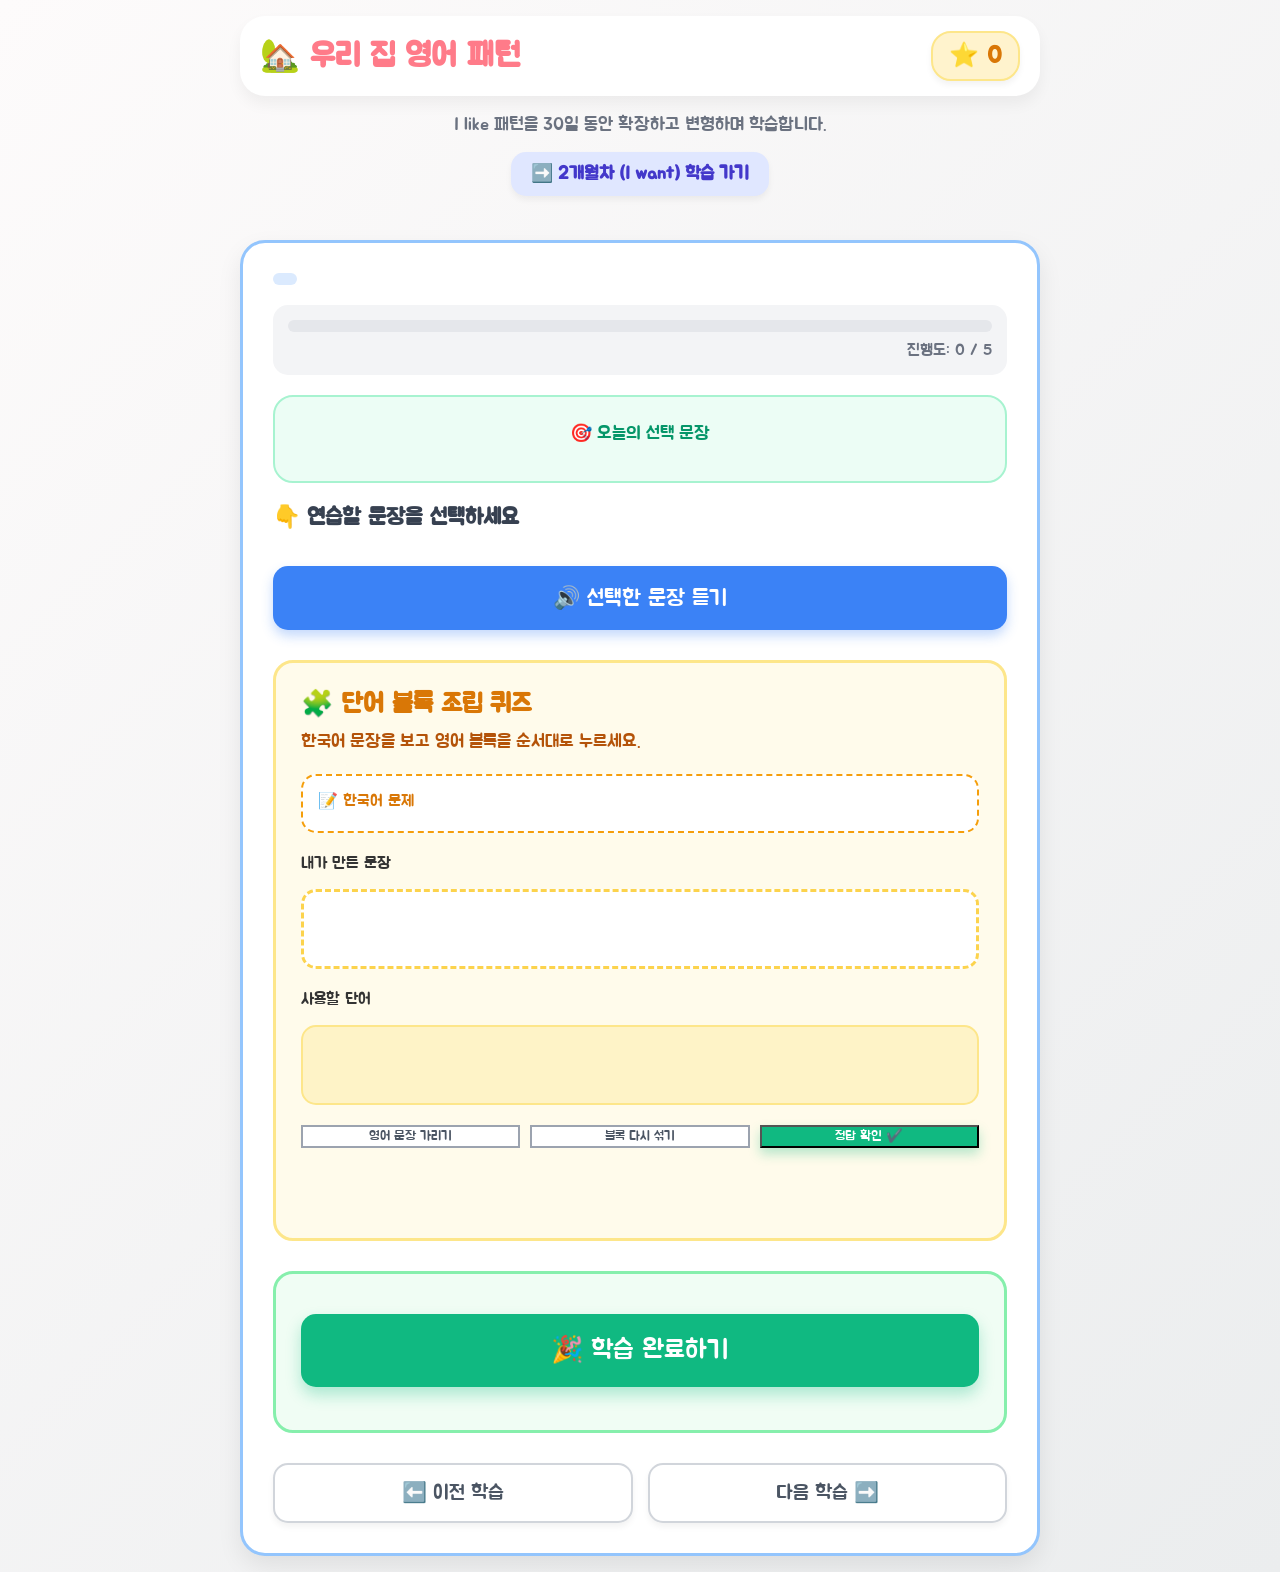
==== commit d0abafe5: "Add files via upload" ====
--- a/index.html
+++ b/index.html
@@ -3,112 +3,135 @@
 <head>
   <meta charset="UTF-8">
   <meta name="viewport" content="width=device-width, initial-scale=1.0">
-  <meta name="theme-color" content="#2563eb">
+  <title>우리 집 영어 패턴 - 1개월차</title>
+  <link rel="stylesheet" href="styles.css">
+  <meta name="theme-color" content="#FF9EAA">
   <meta name="apple-mobile-web-app-capable" content="yes">
   <meta name="apple-mobile-web-app-status-bar-style" content="default">
   <meta name="apple-mobile-web-app-title" content="우리 집 영어">
-  <title>우리 집 영어 패턴 - 1개월차</title>
-  <link rel="stylesheet" href="styles.css">
 </head>
 <body>
+  <div id="confetti-container"></div>
+
   <main class="app">
     <header class="app-header">
-      <h1 class="app-title">우리 집 영어 패턴 · 1개월차</h1>
-      <p class="app-description">I like 패턴을 30일 동안 확장하고 변형하며 학습합니다.</p>
-      <a class="course-link" href="month2.html">2개월차 I want 학습으로 이동하기</a>
+      <div class="header-top">
+        <h1 class="app-title">🏡 우리 집 영어 패턴</h1>
+        <div class="scoreboard">
+          <span class="star-icon">⭐</span>
+          <span id="star-count">0</span>
+        </div>
+      </div>
+      <p class="app-description">
+        I like 패턴을 30일 동안 확장하고 변형하며 학습합니다.
+      </p>
+      <div class="nav-links">
+        <a href="month2.html" class="nav-btn">➡️ 2개월차 (I want) 학습 가기</a>
+      </div>
     </header>
 
     <nav id="day-menu" class="day-menu" aria-label="학습 일차 선택"></nav>
 
-    <section id="lesson-view" class="lesson-view lesson-card">
-      <div id="lesson-heading-area">
+    <!-- 전날 복습 카드 영역 -->
+    <section id="review-card" class="review-card" style="display: none;">
+      <div class="review-header">
+        <span class="review-badge">💡 어제의 문장 복습</span>
+        <span id="review-progress-text" class="review-progress-text">1 / 5</span>
+      </div>
+      <div class="review-content">
+        <p id="review-korean" class="review-korean"></p>
+        <div id="review-english-container" class="review-english-container hidden">
+          <p id="review-english" class="review-english"></p>
+        </div>
+      </div>
+      <div class="review-buttons">
+        <button id="toggle-review-english-btn" class="action-btn outline-btn" type="button">영어 정답 보기</button>
+        <button id="next-review-btn" class="action-btn primary-btn" type="button">말했어요! 다음 ➡️</button>
+      </div>
+    </section>
+
+    <!-- 난이도 선택 영역 -->
+    <section id="difficulty-card" class="lesson-card difficulty-card" style="display: none;">
+      <h2 id="diff-title" class="lesson-title">난이도 선택</h2>
+      <p id="diff-desc" class="lesson-guide"></p>
+      <div id="diff-examples" class="diff-examples"></div>
+      <div class="difficulty-buttons">
+        <button id="btn-diff-basic" class="action-btn outline-btn" type="button">기본 난이도</button>
+        <button id="btn-diff-advanced" class="action-btn primary-btn" type="button">심화 난이도 🔥</button>
+      </div>
+    </section>
+
+    <!-- 오늘의 학습 영역 -->
+    <section id="lesson-card" class="lesson-card">
+      <div class="lesson-header">
         <p id="day-label" class="day-label"></p>
-        <h2 id="lesson-title" class="lesson-title"></h2>
-        <p id="lesson-focus" class="lesson-focus"></p>
-        <p id="lesson-guide" class="lesson-guide"></p>
+        <span id="diff-badge" class="diff-badge" style="display:none;">심화 🔥</span>
       </div>
 
-      <section id="review-panel" class="review-panel hidden" aria-live="polite">
-        <h3 class="review-heading">어제의 문장 복습</h3>
-        <p class="review-intro">한국어를 보고 영어로 먼저 말해 보세요. 확인은 말한 뒤에 눌러도 됩니다.</p>
-        <article class="review-card">
-          <div>
-            <p id="review-count" class="review-count"></p>
-            <p id="review-korean" class="review-korean"></p>
-            <p id="review-english" class="review-english"></p>
-          </div>
-          <div class="review-actions">
-            <button id="review-reveal-button" class="review-button" type="button">영어 확인하기</button>
-            <button id="review-next-button" class="review-button primary" type="button">말했어요 · 다음</button>
-          </div>
-        </article>
+      <h2 id="lesson-title" class="lesson-title"></h2>
+      <p id="lesson-focus" class="lesson-focus"></p>
+      <p id="lesson-guide" class="lesson-guide"></p>
+
+      <div class="daily-progress">
+        <div class="progress-bar-bg">
+          <div id="daily-progress-bar" class="progress-bar-fill"></div>
+        </div>
+        <p id="daily-progress-text" class="progress-text">진행도: 0 / 5</p>
+      </div>
+
+      <div class="sentence-box">
+        <p class="sentence-label">🎯 오늘의 선택 문장</p>
+        <p id="main-sentence" class="main-sentence"></p>
+        <p id="main-meaning" class="main-meaning"></p>
+      </div>
+
+      <h3 class="section-title">👇 연습할 문장을 선택하세요</h3>
+      <div id="sentence-choices" class="sentence-choices"></div>
+
+      <button id="listen-button" class="listen-button" type="button">
+        🔊 선택한 문장 듣기
+      </button>
+      <p id="status" class="status" aria-live="polite"></p>
+
+      <section class="quiz-card">
+        <h3 class="quiz-title">🧩 단어 블록 조립 퀴즈</h3>
+        <p class="quiz-guide">한국어 문장을 보고 영어 블록을 순서대로 누르세요.</p>
+
+        <div class="quiz-korean-box">
+          <span class="quiz-korean-label">📝 한국어 문제</span>
+          <p id="quiz-korean-prompt" class="quiz-korean-prompt"></p>
+        </div>
+
+        <p class="quiz-label">내가 만든 문장</p>
+        <div id="answer-zone" class="answer-zone"></div>
+
+        <p class="quiz-label">사용할 단어</p>
+        <div id="word-bank" class="word-bank"></div>
+
+        <div class="quiz-buttons">
+          <button id="toggle-answer-button" class="quiz-action-button outline-btn" type="button">영어 문장 가리기</button>
+          <button id="reset-quiz-button" class="quiz-action-button outline-btn" type="button">블록 다시 섞기</button>
+          <button id="check-answer-button" class="quiz-action-button primary-btn" type="button">정답 확인 ✔️</button>
+        </div>
+        <p id="quiz-feedback" class="quiz-feedback" aria-live="polite"></p>
       </section>
 
-      <div id="lesson-body">
-        <div class="progress-box">
-          <div class="progress-item"><span class="progress-label">문장 듣기</span><span id="listen-progress" class="progress-value">0 / 5</span></div>
-          <div class="progress-item"><span class="progress-label">블록 퀴즈</span><span id="quiz-progress" class="progress-value">0 / 5</span></div>
-        </div>
-
-        <div class="sentence-box">
-          <p id="main-sentence" class="main-sentence"></p>
-          <p id="main-meaning" class="main-meaning"></p>
-        </div>
-
-        <h3 class="section-title">학습할 문장을 선택하세요.</h3>
-        <div id="sentence-choices" class="sentence-choices"></div>
-
-        <button id="listen-button" class="listen-button" type="button">선택한 문장 끝까지 듣기</button>
-        <p id="status" class="status" aria-live="polite"></p>
-
-        <section class="quiz-card">
-          <h3 class="quiz-title">영어 블록 조립 퀴즈</h3>
-          <p class="quiz-guide">한국어를 보고 필요한 블록만 고르세요. 헷갈리는 블록은 남겨 두어도 됩니다.</p>
-          <div class="quiz-korean-box">
-            <span class="quiz-korean-label">한국어 문제</span>
-            <p id="quiz-korean-prompt" class="quiz-korean-prompt"></p>
-          </div>
-          <p class="quiz-label">내가 만든 문장</p>
-          <div id="answer-zone" class="answer-zone"></div>
-          <p class="quiz-label">사용할 블록</p>
-          <div id="word-bank" class="word-bank"></div>
-          <div class="quiz-actions">
-            <button id="toggle-answer-button" class="action-button toggle-button" type="button">영어 문장 가리기</button>
-            <button id="reset-quiz-button" class="action-button reset-button" type="button">블록 다시 섞기</button>
-            <button id="check-answer-button" class="action-button check-button" type="button">정답 확인</button>
-          </div>
-          <p id="quiz-feedback" class="quiz-feedback" aria-live="polite"></p>
-        </section>
-
-        <section class="completion-panel">
-          <button id="complete-lesson-button" class="complete-button" type="button">학습 완료하기</button>
-          <p id="completion-message" class="completion-message" aria-live="polite"></p>
-        </section>
-      </div>
+      <section class="completion-panel">
+        <div id="completion-reqs" class="completion-reqs"></div>
+        <button id="complete-lesson-button" class="complete-lesson-button" type="button">
+          🎉 학습 완료하기
+        </button>
+        <p id="completion-message" class="completion-message" aria-live="polite"></p>
+      </section>
 
       <div class="navigation">
-        <button id="previous-button" class="navigation-button" type="button">이전 학습</button>
-        <button id="next-button" class="navigation-button" type="button">다음 학습</button>
+        <button id="previous-button" class="navigation-button" type="button">⬅️ 이전 학습</button>
+        <button id="next-button" class="navigation-button" type="button">다음 학습 ➡️</button>
       </div>
     </section>
   </main>
 
-  <div id="difficulty-modal" class="modal-backdrop hidden" role="dialog" aria-modal="true" aria-labelledby="difficulty-title">
-    <section class="modal-card">
-      <h2 id="difficulty-title" class="modal-title"></h2>
-      <p id="difficulty-copy" class="modal-copy"></p>
-      <div class="example-grid">
-        <div class="example-card"><span class="example-label">현재 난이도 예시</span><div id="basic-example" class="example-text"></div></div>
-        <div class="example-card"><span class="example-label">심화 난이도 예시</span><div id="advanced-example" class="example-text"></div></div>
-      </div>
-      <p class="modal-copy">심화 난이도에는 현재·과거 시제, 긍정·부정·의문문, when·where 같은 의문사가 함께 나옵니다. 선택한 수준은 다음 구간 동안 비슷하게 유지됩니다.</p>
-      <div class="modal-actions">
-        <button id="difficulty-basic-button" class="modal-button basic" type="button"></button>
-        <button id="difficulty-advanced-button" class="modal-button advanced" type="button"></button>
-      </div>
-    </section>
-  </div>
-
+  <script>const COURSE_ID = "month1";</script>
   <script src="month1-data.js"></script>
   <script src="app.js"></script>
 </body>
--- a/styles.css
+++ b/styles.css
@@ -1,113 +1,349 @@
-
-:root {
-  --blue: #2563eb;
-  --blue-light: #dbeafe;
-  --green: #15803d;
-  --green-light: #f0fdf4;
-  --orange: #ea580c;
-  --orange-light: #fff7ed;
-  --gray-900: #1f2937;
-  --gray-600: #475569;
-  --gray-300: #cbd5e1;
-}
+@import url('https://fonts.googleapis.com/css2?family=Jua&family=Nunito:wght@400;700&display=swap');
+
 * { box-sizing: border-box; }
-body { margin: 0; padding: 20px; background: #f3f7ff; color: var(--gray-900); font-family: Arial, "Apple SD Gothic Neo", sans-serif; }
-button, a { font: inherit; }
-button { cursor: pointer; }
-button:disabled { cursor: not-allowed; }
-.app { width: 100%; max-width: 920px; margin: 0 auto; }
-.app-header { margin-bottom: 18px; }
-.app-title { margin: 0 0 8px; font-size: 34px; }
-.app-description { margin: 0 0 8px; color: #64748b; font-size: 18px; line-height: 1.6; }
-.course-link { color: #1d4ed8; font-weight: 700; }
-.day-menu { display: grid; grid-template-columns: repeat(auto-fit, minmax(88px, 1fr)); gap: 8px; margin-bottom: 18px; }
-.day-button { min-height: 54px; padding: 8px; border: 2px solid #bfdbfe; border-radius: 9px; background: #fff; color: #1e40af; font-weight: 700; }
-.day-state { display: block; margin-top: 4px; font-size: 12px; }
-.day-button.completed { border-color: #22c55e; background: var(--green-light); color: #166534; }
-.day-button.current { border-color: #f59e0b; background: #fffbeb; color: #92400e; }
-.day-button.locked { border-color: var(--gray-300); background: #f1f5f9; color: #94a3b8; }
-.day-button.selected { outline: 3px solid var(--blue); outline-offset: 2px; }
-.lesson-view { scroll-margin-top: 12px; }
-.lesson-card { padding: 28px; border: 2px solid var(--blue-light); border-radius: 16px; background: #fff; }
-.day-label { display: inline-block; margin: 0 0 10px; padding: 6px 10px; border-radius: 6px; background: var(--blue-light); color: #1e40af; font-weight: 700; }
-.lesson-title { margin: 0 0 8px; font-size: 29px; }
-.lesson-focus { margin: 0 0 8px; color: var(--blue); font-size: 20px; font-weight: 700; }
-.lesson-guide { margin: 0 0 20px; color: var(--gray-600); font-size: 17px; line-height: 1.65; }
-.difficulty-badge { display: inline-block; margin-left: 8px; padding: 4px 7px; border-radius: 5px; background: #ede9fe; color: #6d28d9; font-size: 13px; vertical-align: middle; }
-.hidden { display: none !important; }
-.review-panel { padding: 22px; border: 2px solid #a78bfa; border-radius: 14px; background: #faf5ff; }
-.review-heading { margin: 0 0 6px; font-size: 24px; color: #5b21b6; }
-.review-intro { margin: 0 0 14px; color: #6b21a8; line-height: 1.6; }
-.review-card { min-height: 260px; padding: 22px; border: 1px solid #c4b5fd; border-radius: 12px; background: #fff; display: flex; flex-direction: column; justify-content: space-between; }
-.review-count { color: #7c3aed; font-weight: 700; }
-.review-korean { margin: 20px 0; font-size: 28px; font-weight: 800; line-height: 1.45; }
-.review-english { min-height: 34px; color: #1e3a8a; font-size: 22px; font-weight: 700; }
-.review-actions { display: grid; grid-template-columns: 1fr 1fr; gap: 10px; margin-top: 16px; }
-.review-button { min-height: 52px; border: 2px solid #7c3aed; border-radius: 9px; background: #fff; color: #5b21b6; font-weight: 700; }
-.review-button.primary { background: #7c3aed; color: #fff; }
-.progress-box { display: grid; grid-template-columns: 1fr 1fr; gap: 10px; margin: 18px 0; }
-.progress-item { padding: 12px; border: 1px solid var(--gray-300); border-radius: 8px; background: #f8fafc; }
-.progress-label { display: block; color: #64748b; font-size: 13px; }
-.progress-value { display: block; margin-top: 3px; font-size: 20px; font-weight: 800; }
-.sentence-box { padding: 22px 18px; border: 2px solid #bbf7d0; border-radius: 12px; background: var(--green-light); text-align: center; }
-.main-sentence { margin: 0 0 8px; color: #14532d; font-size: 36px; line-height: 1.35; }
-.main-meaning { margin: 0; color: #3f6212; font-size: 20px; }
-.lesson-card.answer-hidden .main-sentence, .lesson-card.answer-hidden .choice-english { visibility: hidden; }
-.section-title { margin: 24px 0 10px; font-size: 20px; }
-.sentence-choices { display: grid; gap: 9px; }
-.sentence-button { width: 100%; min-height: 72px; padding: 12px 15px; border: 2px solid var(--gray-300); border-radius: 10px; background: #fff; text-align: left; }
-.sentence-button.selected { border-color: var(--blue); background: #eff6ff; }
-.choice-english { display: block; color: #1e3a8a; font-size: 19px; font-weight: 700; }
-.choice-korean { display: block; margin-top: 4px; color: #64748b; }
-.choice-state { display: block; margin-top: 6px; color: #64748b; font-size: 13px; font-weight: 700; }
-.choice-state.done { color: var(--green); }
-.listen-button { width: 100%; min-height: 58px; margin-top: 16px; border: 2px solid #16a34a; border-radius: 10px; background: #16a34a; color: #fff; font-size: 19px; font-weight: 800; }
-.status { min-height: 26px; margin: 10px 0 0; color: #166534; font-weight: 700; text-align: center; }
-.quiz-card { margin-top: 22px; padding: 20px; border: 2px solid #fed7aa; border-radius: 12px; background: #fffaf5; }
-.quiz-title { margin: 0 0 6px; color: #9a3412; font-size: 23px; }
-.quiz-guide { margin: 0 0 14px; color: #7c2d12; line-height: 1.6; }
-.quiz-korean-box { padding: 15px; border: 2px solid #f59e0b; border-radius: 9px; background: #fff; }
-.quiz-korean-label { display: block; color: #92400e; font-size: 13px; font-weight: 700; }
-.quiz-korean-prompt { margin: 6px 0 0; color: #78350f; font-size: 21px; font-weight: 800; line-height: 1.5; }
-.quiz-label { margin: 16px 0 7px; color: var(--gray-600); font-weight: 700; }
-.answer-zone, .word-bank { display: flex; flex-wrap: wrap; gap: 8px; min-height: 66px; padding: 11px; border-radius: 9px; }
-.answer-zone { border: 2px dashed #fb923c; background: #fff; }
-.word-bank { border: 1px solid #fdba74; background: var(--orange-light); }
-.answer-placeholder { margin: auto 0; color: #94a3b8; }
-.word-block { min-height: 43px; padding: 8px 12px; border: 2px solid #93c5fd; border-radius: 8px; background: #fff; color: #1e3a8a; font-size: 17px; font-weight: 700; }
-.word-block.answer-block { border-color: #fb923c; background: #ffedd5; color: #9a3412; }
-.quiz-actions { display: grid; grid-template-columns: 1fr 1fr 1fr; gap: 9px; margin-top: 14px; }
-.action-button { min-height: 50px; border-radius: 9px; font-weight: 800; }
-.toggle-button { border: 2px solid var(--blue); background: #fff; color: #1e40af; }
-.reset-button { border: 2px solid #94a3b8; background: #fff; color: var(--gray-600); }
-.check-button { border: 2px solid var(--orange); background: var(--orange); color: #fff; }
-.quiz-feedback { min-height: 26px; margin: 11px 0 0; font-weight: 800; text-align: center; }
-.quiz-feedback.correct { color: var(--green); }
-.quiz-feedback.incorrect { color: #dc2626; }
-.completion-panel { margin-top: 22px; padding: 18px; border: 2px solid #bbf7d0; border-radius: 12px; background: var(--green-light); }
-.complete-button { width: 100%; min-height: 58px; border: 2px solid #16a34a; border-radius: 10px; background: #16a34a; color: #fff; font-size: 19px; font-weight: 800; }
-.complete-button:disabled { border-color: #86efac; background: #dcfce7; color: #166534; }
-.completion-message { margin: 10px 0 0; color: #166534; line-height: 1.55; text-align: center; font-weight: 700; white-space: pre-line; }
-.navigation { display: grid; grid-template-columns: 1fr 1fr; gap: 10px; margin-top: 20px; }
-.navigation-button { min-height: 54px; border: 2px solid #94a3b8; border-radius: 9px; background: #fff; color: #334155; font-weight: 800; }
-.navigation-button:disabled { opacity: .4; }
-.modal-backdrop { position: fixed; inset: 0; z-index: 50; display: grid; place-items: center; padding: 18px; background: rgba(15,23,42,.6); }
-.modal-card { width: min(650px, 100%); max-height: 90vh; overflow: auto; padding: 24px; border-radius: 14px; background: #fff; }
-.modal-title { margin: 0 0 10px; font-size: 26px; }
-.modal-copy { color: var(--gray-600); line-height: 1.65; }
-.example-grid { display: grid; grid-template-columns: 1fr 1fr; gap: 10px; margin: 16px 0; }
-.example-card { padding: 14px; border: 1px solid var(--gray-300); border-radius: 8px; background: #f8fafc; }
-.example-label { display: block; margin-bottom: 6px; color: #64748b; font-size: 13px; font-weight: 700; }
-.example-text { font-weight: 800; line-height: 1.45; }
-.modal-actions { display: grid; grid-template-columns: 1fr 1fr; gap: 10px; }
-.modal-button { min-height: 56px; border-radius: 9px; font-weight: 800; }
-.modal-button.basic { border: 2px solid #64748b; background: #fff; color: #334155; }
-.modal-button.advanced { border: 2px solid #7c3aed; background: #7c3aed; color: #fff; }
-@media (max-width: 650px) {
-  body { padding: 10px; }
-  .app-title { font-size: 28px; }
-  .lesson-card { padding: 17px; }
-  .main-sentence { font-size: 28px; }
-  .review-korean { font-size: 24px; }
-  .quiz-actions, .navigation, .review-actions, .modal-actions, .example-grid { grid-template-columns: 1fr; }
-}
+
+body {
+  margin: 0;
+  padding: 16px;
+  background: linear-gradient(135deg, #fdfbfb 0%, #ebedee 100%);
+  color: #333;
+  font-family: 'Jua', 'Nunito', 'Apple SD Gothic Neo', sans-serif;
+  min-height: 100vh;
+}
+
+button {
+  font-family: inherit;
+  transition: transform 0.1s ease, box-shadow 0.1s ease;
+}
+
+button:active {
+  transform: scale(0.96);
+}
+
+.app {
+  width: 100%;
+  max-width: 800px;
+  margin: 0 auto;
+}
+
+/* Header & Scoreboard */
+.app-header {
+  margin-bottom: 20px;
+  text-align: center;
+}
+.header-top {
+  display: flex;
+  justify-content: space-between;
+  align-items: center;
+  background: white;
+  padding: 15px 20px;
+  border-radius: 25px;
+  box-shadow: 0 8px 15px rgba(0,0,0,0.05);
+  margin-bottom: 15px;
+}
+.app-title {
+  margin: 0;
+  font-size: 32px;
+  color: #FF7B89;
+}
+.scoreboard {
+  background: #FFF3CD;
+  padding: 8px 16px;
+  border-radius: 20px;
+  font-size: 24px;
+  font-weight: bold;
+  color: #D97706;
+  border: 2px solid #FDE68A;
+  box-shadow: 0 4px 6px rgba(0,0,0,0.05);
+  display: flex;
+  align-items: center;
+  gap: 8px;
+}
+.star-icon {
+  animation: bounce 2s infinite;
+}
+
+.app-description {
+  color: #6B7280;
+  font-size: 18px;
+  margin-bottom: 15px;
+}
+.nav-links a.nav-btn {
+  display: inline-block;
+  background: #E0E7FF;
+  color: #4338CA;
+  text-decoration: none;
+  padding: 10px 20px;
+  border-radius: 15px;
+  font-size: 18px;
+  font-weight: bold;
+  box-shadow: 0 4px 6px rgba(0,0,0,0.05);
+}
+
+/* Day Menu */
+.day-menu {
+  display: grid;
+  grid-template-columns: repeat(auto-fit, minmax(80px, 1fr));
+  gap: 8px;
+  margin-bottom: 24px;
+}
+.day-button {
+  min-height: 54px;
+  padding: 8px;
+  border: 2px solid #E5E7EB;
+  border-radius: 15px;
+  background-color: white;
+  color: #6B7280;
+  font-size: 16px;
+  cursor: pointer;
+  box-shadow: 0 4px 6px rgba(0,0,0,0.02);
+}
+.day-button.completed {
+  border-color: #34D399;
+  background-color: #ECFDF5;
+  color: #059669;
+}
+.day-button.current {
+  border-color: #FBBF24;
+  background-color: #FEF3C7;
+  color: #B45309;
+  animation: pulse 2s infinite;
+}
+.day-button.locked {
+  background-color: #F3F4F6;
+  color: #9CA3AF;
+  cursor: not-allowed;
+  opacity: 0.7;
+}
+.day-button.selected {
+  outline: 4px solid #818CF8;
+  outline-offset: 2px;
+}
+.day-state {
+  display: block;
+  font-size: 13px;
+  margin-top: 4px;
+}
+
+/* Review Card & Difficulty Card */
+.review-card, .difficulty-card {
+  background: white;
+  padding: 30px;
+  border-radius: 25px;
+  box-shadow: 0 10px 25px rgba(0,0,0,0.08);
+  margin-bottom: 24px;
+  border: 3px solid #818CF8;
+}
+.review-header {
+  display: flex;
+  justify-content: space-between;
+  margin-bottom: 20px;
+}
+.review-badge {
+  background: #818CF8;
+  color: white;
+  padding: 6px 12px;
+  border-radius: 12px;
+  font-size: 16px;
+}
+.review-progress-text {
+  font-size: 18px;
+  color: #4F46E5;
+}
+.review-korean { font-size: 26px; color: #1F2937; text-align: center; margin: 20px 0; }
+.review-english { font-size: 32px; color: #059669; text-align: center; margin: 20px 0; font-family: 'Nunito', sans-serif; font-weight: bold;}
+.hidden { display: none; }
+.review-buttons, .difficulty-buttons {
+  display: grid;
+  grid-template-columns: 1fr 1fr;
+  gap: 15px;
+  margin-top: 20px;
+}
+
+/* Main Lesson Card */
+.lesson-card {
+  background: white;
+  padding: 30px;
+  border-radius: 25px;
+  box-shadow: 0 10px 25px rgba(0,0,0,0.08);
+  border: 3px solid #93C5FD;
+}
+.lesson-header {
+  display: flex;
+  justify-content: space-between;
+  align-items: center;
+  margin-bottom: 15px;
+}
+.day-label {
+  display: inline-block;
+  padding: 6px 12px;
+  border-radius: 12px;
+  background-color: #DBEAFE;
+  color: #1E40AF;
+  font-size: 18px;
+  margin: 0;
+}
+.diff-badge {
+  background: #FEE2E2;
+  color: #DC2626;
+  padding: 6px 12px;
+  border-radius: 12px;
+  font-size: 16px;
+}
+.lesson-title { font-size: 32px; margin: 0 0 10px; color: #1E3A8A; }
+.lesson-focus { font-size: 22px; color: #2563EB; margin: 0 0 10px; font-family: 'Nunito', sans-serif;}
+.lesson-guide { font-size: 18px; color: #4B5563; margin: 0 0 20px; }
+
+/* Progress Bar */
+.daily-progress {
+  background: #F3F4F6;
+  padding: 15px;
+  border-radius: 15px;
+  margin-bottom: 20px;
+}
+.progress-bar-bg {
+  width: 100%;
+  height: 12px;
+  background: #E5E7EB;
+  border-radius: 6px;
+  overflow: hidden;
+  margin-bottom: 8px;
+}
+.progress-bar-fill {
+  height: 100%;
+  background: linear-gradient(90deg, #34D399, #10B981);
+  width: 0%;
+  transition: width 0.5s ease;
+}
+.progress-text {
+  margin: 0;
+  text-align: right;
+  font-size: 16px;
+  color: #6B7280;
+}
+
+/* Sentence Box */
+.sentence-box {
+  padding: 25px 20px;
+  border-radius: 20px;
+  background-color: #ECFDF5;
+  border: 2px solid #A7F3D0;
+  text-align: center;
+  margin-bottom: 20px;
+}
+.sentence-label { margin: 0 0 10px; color: #059669; font-size: 18px; }
+.main-sentence { margin: 0 0 10px; color: #065F46; font-size: 42px; font-family: 'Nunito', sans-serif; font-weight: 700; }
+.main-meaning { margin: 0; color: #047857; font-size: 22px; }
+
+/* Sentence Choices */
+.section-title { font-size: 22px; margin: 0 0 15px; color: #374151; }
+.sentence-choices { display: grid; gap: 12px; margin-bottom: 20px; }
+.sentence-button {
+  padding: 16px;
+  border: 2px solid #E5E7EB;
+  border-radius: 15px;
+  background: white;
+  text-align: left;
+  cursor: pointer;
+  box-shadow: 0 4px 6px rgba(0,0,0,0.02);
+  display: flex;
+  flex-direction: column;
+  gap: 4px;
+}
+.sentence-button:hover { border-color: #93C5FD; background: #EFF6FF; }
+.sentence-button.selected { border-color: #3B82F6; background: #DBEAFE; }
+.sentence-button.completed-choice { border-color: #34D399; background: #F0FDF4; }
+.choice-english { font-size: 22px; color: #1E3A8A; font-family: 'Nunito', sans-serif; font-weight: bold;}
+.choice-korean { font-size: 18px; color: #6B7280; }
+.choice-status { font-size: 14px; margin-top: 4px; display: inline-block; padding: 4px 8px; border-radius: 8px; background: white;}
+
+/* Listen Button */
+.listen-button {
+  width: 100%;
+  padding: 18px;
+  border-radius: 15px;
+  background: #3B82F6;
+  color: white;
+  font-size: 22px;
+  border: none;
+  cursor: pointer;
+  box-shadow: 0 6px 12px rgba(59, 130, 246, 0.3);
+}
+.listen-button:hover { background: #2563EB; }
+.status { text-align: center; margin-top: 10px; font-size: 18px; color: #059669; }
+
+/* Quiz Area */
+.quiz-card {
+  margin-top: 30px;
+  padding: 25px;
+  border-radius: 20px;
+  background-color: #FFFBEB;
+  border: 3px solid #FDE68A;
+}
+.quiz-title { margin: 0 0 10px; color: #D97706; font-size: 26px; }
+.quiz-guide { margin: 0 0 20px; color: #B45309; font-size: 18px; }
+.quiz-korean-box { background: white; padding: 15px; border-radius: 15px; border: 2px dashed #F59E0B; margin-bottom: 20px;}
+.quiz-korean-label { color: #D97706; font-size: 16px; display: block; margin-bottom: 5px;}
+.quiz-korean-prompt { margin: 0; font-size: 24px; color: #92400E; }
+.answer-zone { min-height: 80px; padding: 15px; background: white; border: 3px dashed #FCD34D; border-radius: 15px; display: flex; flex-wrap: wrap; gap: 10px; margin-bottom: 20px;}
+.word-bank { min-height: 80px; padding: 15px; background: #FEF3C7; border: 2px solid #FDE68A; border-radius: 15px; display: flex; flex-wrap: wrap; gap: 10px; }
+.word-block {
+  padding: 10px 18px;
+  border-radius: 12px;
+  background: white;
+  border: 2px solid #93C5FD;
+  color: #1E3A8A;
+  font-size: 22px;
+  cursor: pointer;
+  box-shadow: 0 4px 6px rgba(0,0,0,0.05);
+  font-family: 'Nunito', sans-serif;
+  font-weight: bold;
+}
+.word-block:hover { background: #EFF6FF; transform: translateY(-2px); }
+.word-block.answer-block { border-color: #F59E0B; background: #FFFBEB; color: #B45309; }
+
+.quiz-buttons { display: grid; grid-template-columns: 1fr 1fr 1fr; gap: 10px; margin-top: 20px; }
+.action-btn { padding: 15px; border-radius: 12px; font-size: 18px; cursor: pointer; border: none; font-weight: bold;}
+.outline-btn { background: white; border: 2px solid #9CA3AF; color: #4B5563; }
+.outline-btn:hover { background: #F3F4F6; }
+.primary-btn { background: #10B981; color: white; box-shadow: 0 6px 12px rgba(16, 185, 129, 0.3); }
+.primary-btn:hover { background: #059669; }
+
+.quiz-feedback { text-align: center; margin-top: 15px; font-size: 20px; min-height: 30px; }
+.quiz-feedback.correct { color: #059669; animation: popIn 0.5s; }
+.quiz-feedback.incorrect { color: #DC2626; animation: shake 0.5s; }
+
+/* Completion Panel */
+.completion-panel { margin-top: 30px; padding: 25px; background: #F0FDF4; border: 3px solid #86EFAC; border-radius: 20px; text-align: center;}
+.completion-reqs { margin-bottom: 15px; color: #047857; font-size: 18px; }
+.complete-lesson-button { width: 100%; padding: 20px; background: #10B981; color: white; border: none; border-radius: 15px; font-size: 26px; box-shadow: 0 8px 15px rgba(16, 185, 129, 0.3); cursor: pointer;}
+.complete-lesson-button:disabled { background: #A7F3D0; box-shadow: none; cursor: not-allowed; }
+.completion-message { margin-top: 15px; color: #065F46; font-size: 18px; }
+
+/* Navigation */
+.navigation { display: grid; grid-template-columns: 1fr 1fr; gap: 15px; margin-top: 30px; }
+.navigation-button { padding: 15px; border-radius: 15px; background: white; border: 2px solid #D1D5DB; color: #4B5563; font-size: 20px; cursor: pointer; box-shadow: 0 4px 6px rgba(0,0,0,0.05);}
+.navigation-button:hover:not(:disabled) { border-color: #6B7280; }
+.navigation-button:disabled { opacity: 0.5; cursor: not-allowed; }
+
+/* Hidden state for Answer */
+.lesson-card.answer-hidden .main-sentence,
+.lesson-card.answer-hidden .choice-english { visibility: hidden; }
+
+/* Animations */
+@keyframes bounce { 0%, 100% { transform: translateY(0); } 50% { transform: translateY(-5px); } }
+@keyframes pulse { 0% { box-shadow: 0 0 0 0 rgba(251, 191, 36, 0.4); } 70% { box-shadow: 0 0 0 10px rgba(251, 191, 36, 0); } 100% { box-shadow: 0 0 0 0 rgba(251, 191, 36, 0); } }
+@keyframes popIn { 0% { transform: scale(0.8); opacity: 0; } 100% { transform: scale(1); opacity: 1; } }
+@keyframes shake { 0%, 100% { transform: translateX(0); } 25% { transform: translateX(-5px); } 75% { transform: translateX(5px); } }
+
+/* Confetti Container */
+#confetti-container { position: fixed; top: 0; left: 0; width: 100%; height: 100%; pointer-events: none; z-index: 9999; overflow: hidden;}
+.confetti-piece { position: absolute; width: 10px; height: 20px; background: #f00; animation: fall 3s linear forwards; }
+@keyframes fall { to { transform: translateY(100vh) rotate(720deg); } }
+
+/* Responsive */
+@media (max-width: 600px) {
+  .header-top { flex-direction: column; gap: 10px; }
+  .quiz-buttons { grid-template-columns: 1fr; }
+  .navigation { grid-template-columns: 1fr; }
+}
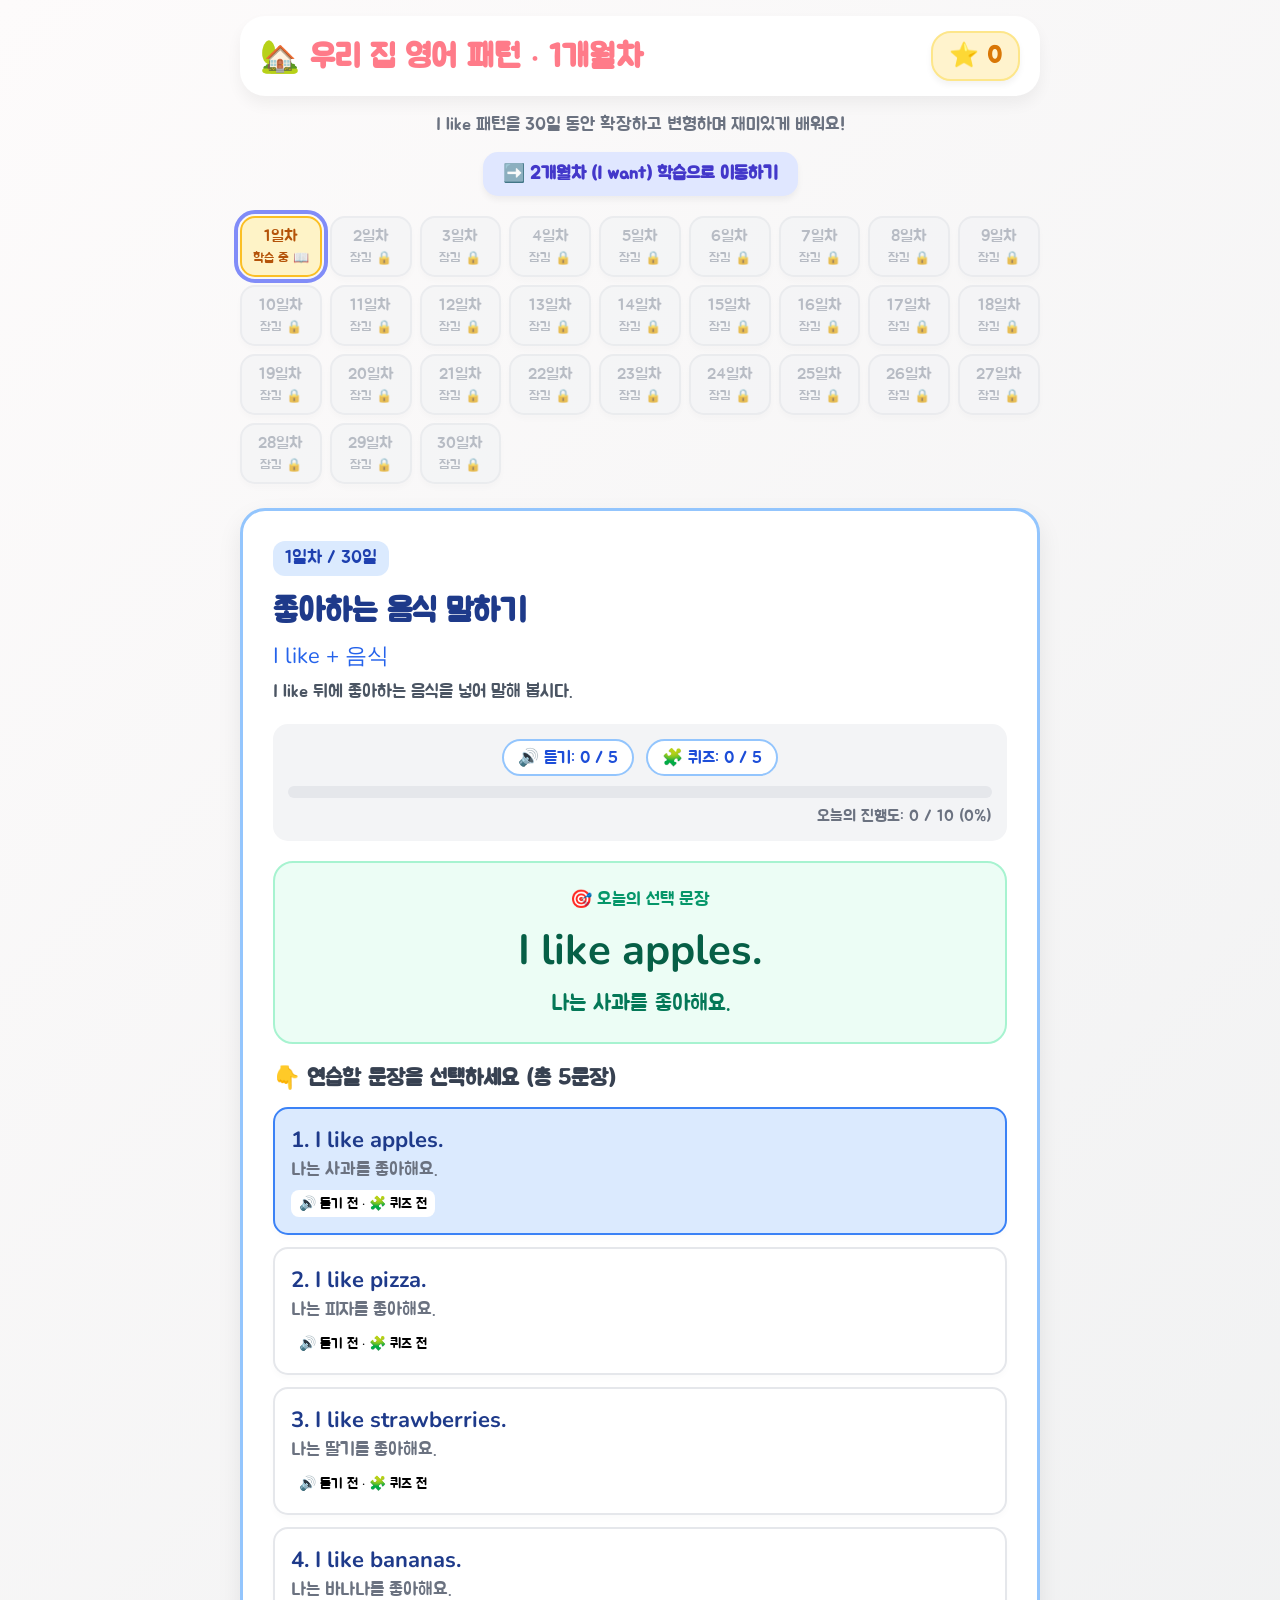
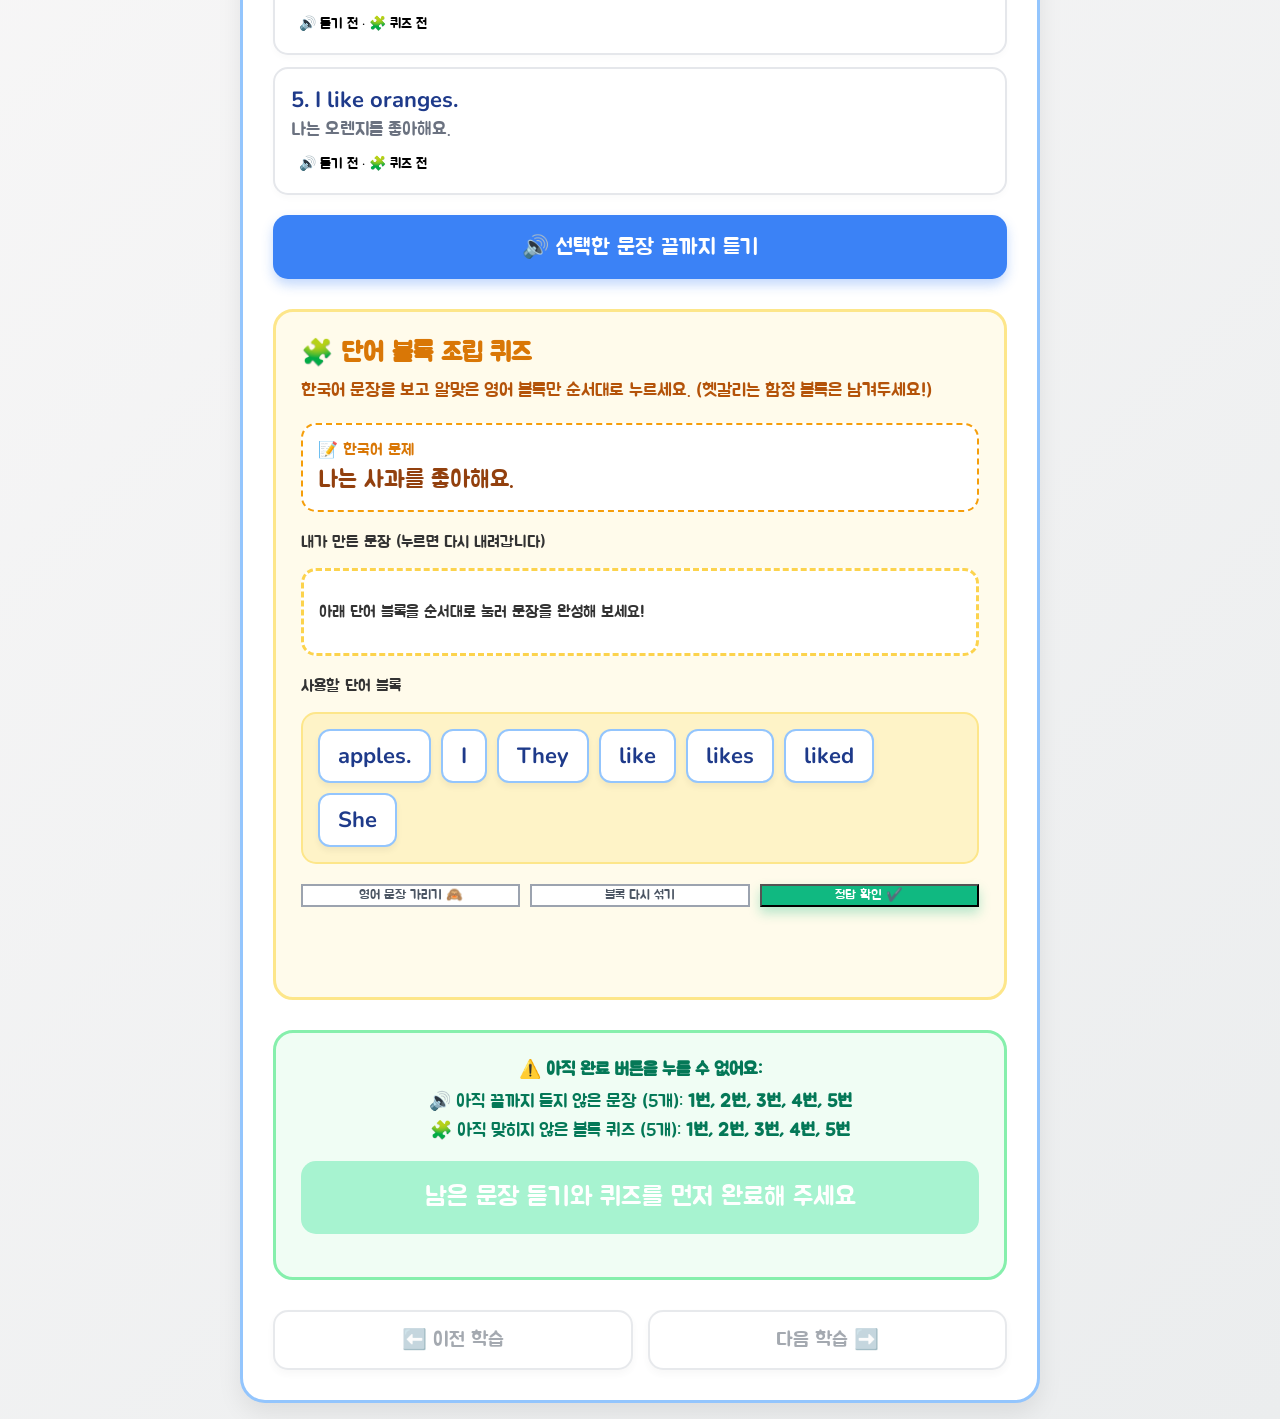
==== commit 84e1c578: "Add files via upload" ====
--- a/index.html
+++ b/index.html
@@ -11,33 +11,34 @@
   <meta name="apple-mobile-web-app-title" content="우리 집 영어">
 </head>
 <body>
-  <div id="confetti-container"></div>
+  <div id="confetti-container" aria-hidden="true"></div>
 
   <main class="app">
     <header class="app-header">
       <div class="header-top">
-        <h1 class="app-title">🏡 우리 집 영어 패턴</h1>
-        <div class="scoreboard">
+        <h1 class="app-title">🏡 우리 집 영어 패턴 · 1개월차</h1>
+        <div class="scoreboard" aria-label="획득한 별 포인트">
           <span class="star-icon">⭐</span>
           <span id="star-count">0</span>
         </div>
       </div>
       <p class="app-description">
-        I like 패턴을 30일 동안 확장하고 변형하며 학습합니다.
+        I like 패턴을 30일 동안 확장하고 변형하며 재미있게 배워요!
       </p>
       <div class="nav-links">
-        <a href="month2.html" class="nav-btn">➡️ 2개월차 (I want) 학습 가기</a>
+        <a href="month2.html" class="nav-btn">➡️ 2개월차 (I want) 학습으로 이동하기</a>
       </div>
     </header>
 
     <nav id="day-menu" class="day-menu" aria-label="학습 일차 선택"></nav>
 
     <!-- 전날 복습 카드 영역 -->
-    <section id="review-card" class="review-card" style="display: none;">
+    <section id="review-card" class="review-card" style="display: none;" aria-live="polite">
       <div class="review-header">
         <span class="review-badge">💡 어제의 문장 복습</span>
-        <span id="review-progress-text" class="review-progress-text">1 / 5</span>
+        <span id="review-progress-text" class="review-progress-text">복습 1 / 5</span>
       </div>
+      <p class="review-guide">한국어 뜻을 보고 영어로 먼저 말해 보세요! 다 말했으면 다음 카드로 넘어가요.</p>
       <div class="review-content">
         <p id="review-korean" class="review-korean"></p>
         <div id="review-english-container" class="review-english-container hidden">
@@ -45,19 +46,19 @@
         </div>
       </div>
       <div class="review-buttons">
-        <button id="toggle-review-english-btn" class="action-btn outline-btn" type="button">영어 정답 보기</button>
+        <button id="toggle-review-english-btn" class="action-btn outline-btn" type="button">영어 확인하기 👀</button>
         <button id="next-review-btn" class="action-btn primary-btn" type="button">말했어요! 다음 ➡️</button>
       </div>
     </section>
 
     <!-- 난이도 선택 영역 -->
-    <section id="difficulty-card" class="lesson-card difficulty-card" style="display: none;">
+    <section id="difficulty-card" class="lesson-card difficulty-card" style="display: none;" aria-live="polite">
       <h2 id="diff-title" class="lesson-title">난이도 선택</h2>
       <p id="diff-desc" class="lesson-guide"></p>
       <div id="diff-examples" class="diff-examples"></div>
       <div class="difficulty-buttons">
-        <button id="btn-diff-basic" class="action-btn outline-btn" type="button">기본 난이도</button>
-        <button id="btn-diff-advanced" class="action-btn primary-btn" type="button">심화 난이도 🔥</button>
+        <button id="btn-diff-basic" class="action-btn outline-btn" type="button">아니요, 현재 난이도 유지</button>
+        <button id="btn-diff-advanced" class="action-btn primary-btn" type="button">네, 심화 난이도로 학습 🔥</button>
       </div>
     </section>
 
@@ -65,7 +66,7 @@
     <section id="lesson-card" class="lesson-card">
       <div class="lesson-header">
         <p id="day-label" class="day-label"></p>
-        <span id="diff-badge" class="diff-badge" style="display:none;">심화 🔥</span>
+        <span id="diff-badge" class="diff-badge" style="display: none;">심화 🔥</span>
       </div>
 
       <h2 id="lesson-title" class="lesson-title"></h2>
@@ -73,10 +74,14 @@
       <p id="lesson-guide" class="lesson-guide"></p>
 
       <div class="daily-progress">
+        <div class="progress-stats">
+          <span id="listen-progress" class="stat-pill">🔊 듣기: 0 / 5</span>
+          <span id="quiz-progress" class="stat-pill">🧩 퀴즈: 0 / 5</span>
+        </div>
         <div class="progress-bar-bg">
           <div id="daily-progress-bar" class="progress-bar-fill"></div>
         </div>
-        <p id="daily-progress-text" class="progress-text">진행도: 0 / 5</p>
+        <p id="daily-progress-text" class="progress-text">오늘의 진행도: 0 / 10</p>
       </div>
 
       <div class="sentence-box">
@@ -85,27 +90,27 @@
         <p id="main-meaning" class="main-meaning"></p>
       </div>
 
-      <h3 class="section-title">👇 연습할 문장을 선택하세요</h3>
+      <h3 class="section-title">👇 연습할 문장을 선택하세요 (총 5문장)</h3>
       <div id="sentence-choices" class="sentence-choices"></div>
 
       <button id="listen-button" class="listen-button" type="button">
-        🔊 선택한 문장 듣기
+        🔊 선택한 문장 끝까지 듣기
       </button>
       <p id="status" class="status" aria-live="polite"></p>
 
       <section class="quiz-card">
         <h3 class="quiz-title">🧩 단어 블록 조립 퀴즈</h3>
-        <p class="quiz-guide">한국어 문장을 보고 영어 블록을 순서대로 누르세요.</p>
+        <p class="quiz-guide">한국어 문장을 보고 알맞은 영어 블록만 순서대로 누르세요. (헷갈리는 함정 블록은 남겨두세요!)</p>
 
         <div class="quiz-korean-box">
           <span class="quiz-korean-label">📝 한국어 문제</span>
           <p id="quiz-korean-prompt" class="quiz-korean-prompt"></p>
         </div>
 
-        <p class="quiz-label">내가 만든 문장</p>
+        <p class="quiz-label">내가 만든 문장 (누르면 다시 내려갑니다)</p>
         <div id="answer-zone" class="answer-zone"></div>
 
-        <p class="quiz-label">사용할 단어</p>
+        <p class="quiz-label">사용할 단어 블록</p>
         <div id="word-bank" class="word-bank"></div>
 
         <div class="quiz-buttons">
@@ -119,7 +124,7 @@
       <section class="completion-panel">
         <div id="completion-reqs" class="completion-reqs"></div>
         <button id="complete-lesson-button" class="complete-lesson-button" type="button">
-          🎉 학습 완료하기
+          🎉 오늘 학습 완료하기
         </button>
         <p id="completion-message" class="completion-message" aria-live="polite"></p>
       </section>
--- a/styles.css
+++ b/styles.css
@@ -347,3 +347,38 @@
   .quiz-buttons { grid-template-columns: 1fr; }
   .navigation { grid-template-columns: 1fr; }
 }
+
+
+.review-guide {
+  color: #6B7280;
+  font-size: 18px;
+  margin: 0 0 15px;
+}
+.progress-stats {
+  display: flex;
+  justify-content: center;
+  gap: 12px;
+  margin-bottom: 10px;
+  flex-wrap: wrap;
+}
+.stat-pill {
+  background: white;
+  border: 2px solid #93C5FD;
+  color: #1D4ED8;
+  padding: 6px 14px;
+  border-radius: 999px;
+  font-size: 17px;
+}
+.diff-examples {
+  background: #FFFBEB;
+  border: 2px dashed #F59E0B;
+  border-radius: 16px;
+  padding: 16px;
+  margin: 16px 0;
+  font-size: 19px;
+  line-height: 1.6;
+  color: #78350F;
+}
+.diff-examples strong {
+  color: #B45309;
+}
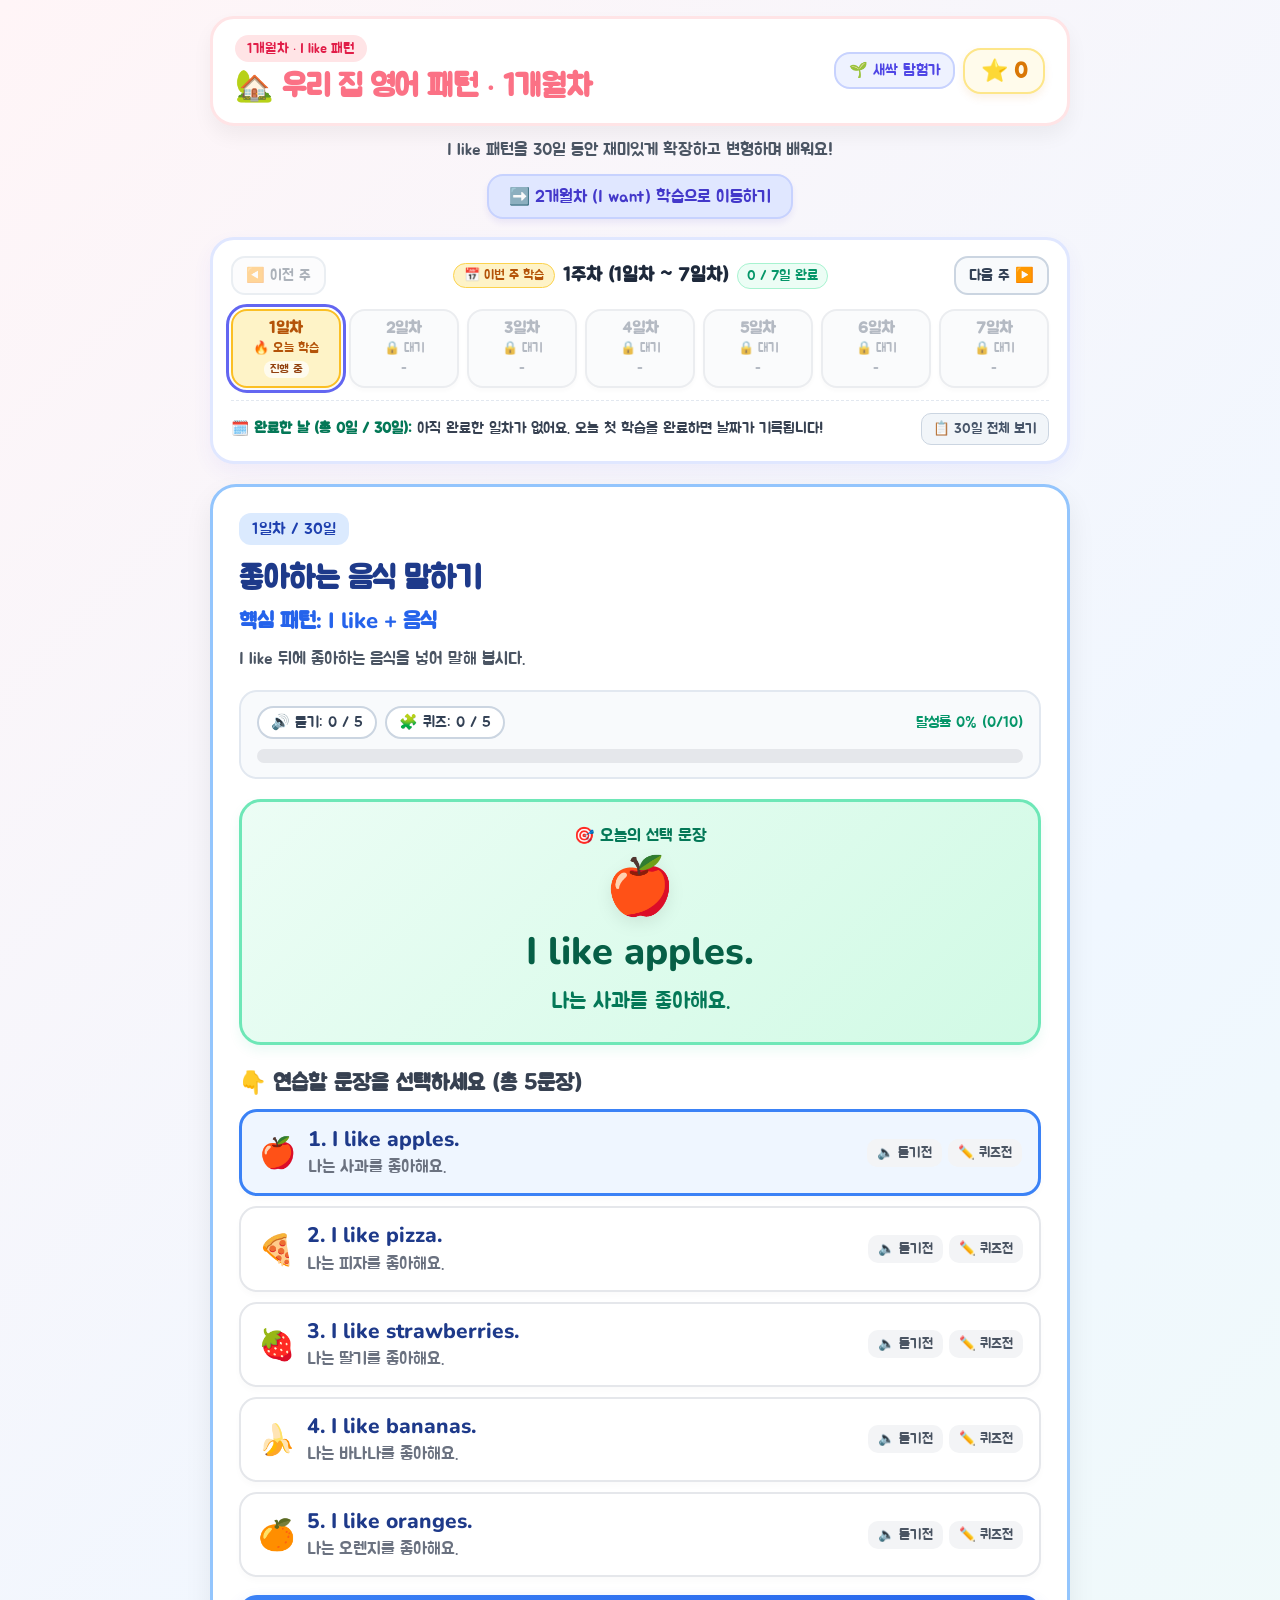
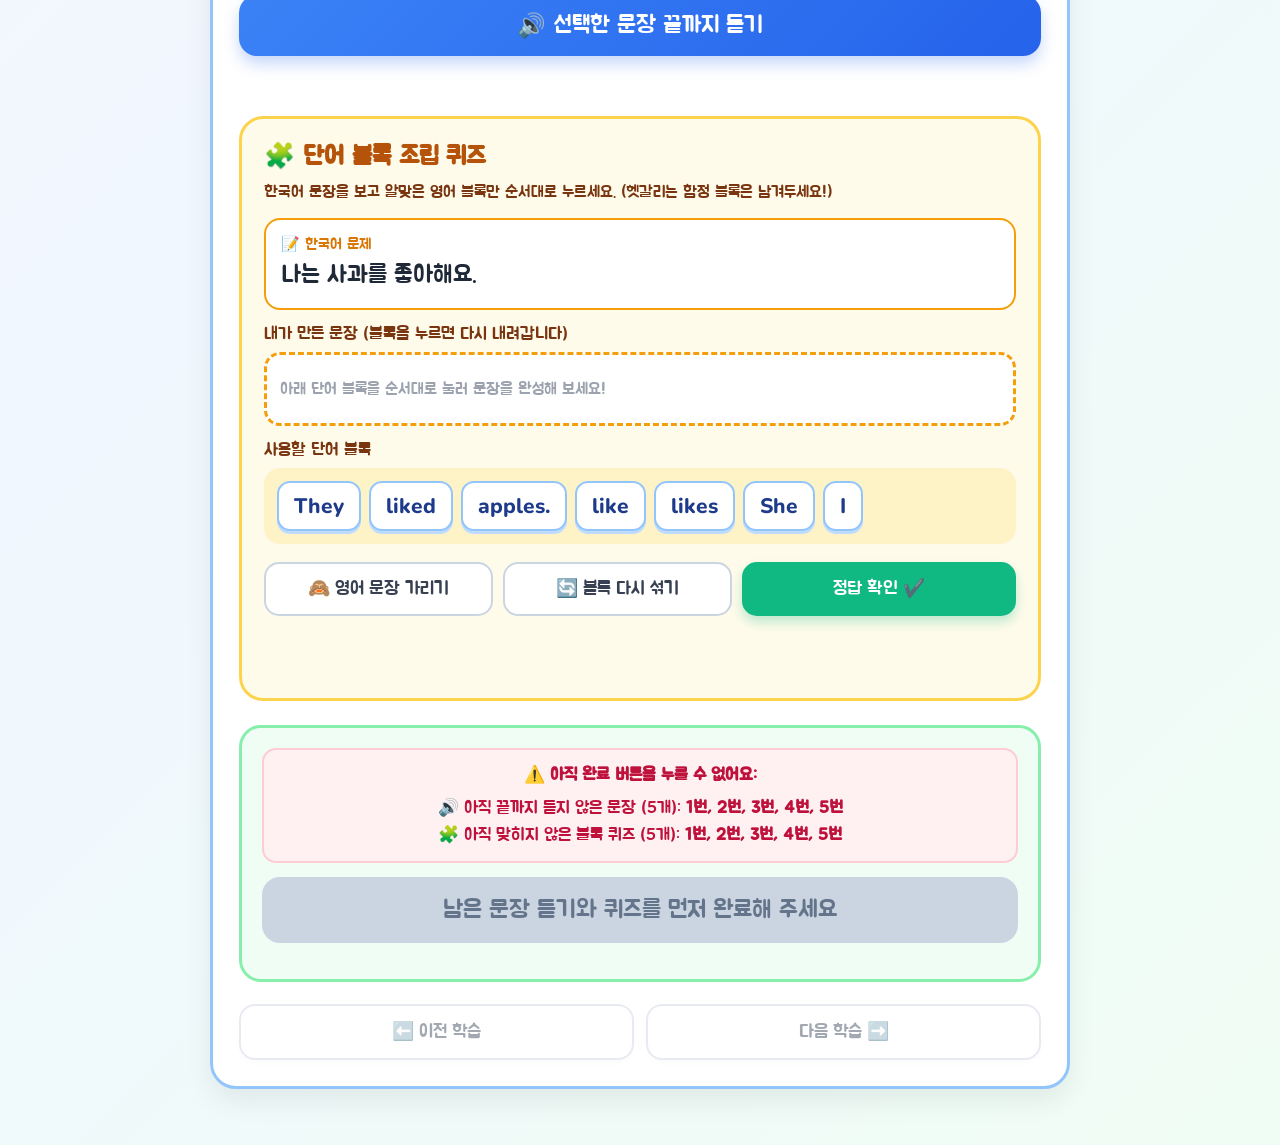
==== commit 6e33c670: "Add files via upload" ====
--- a/index.html
+++ b/index.html
@@ -2,9 +2,1438 @@
 <html lang="ko">
 <head>
   <meta charset="UTF-8">
-  <meta name="viewport" content="width=device-width, initial-scale=1.0">
+  <meta name="viewport" content="width=device-width, initial-scale=1.0, maximum-scale=5.0">
   <title>우리 집 영어 패턴 - 1개월차</title>
-  <link rel="stylesheet" href="styles.css">
+  <style>
+@import url('https://fonts.googleapis.com/css2?family=Jua&family=Nunito:wght@600;800&display=swap');
+
+* {
+  box-sizing: border-box;
+}
+
+html, body {
+  margin: 0;
+  padding: 0;
+  width: 100%;
+  overflow-x: hidden;
+  -webkit-text-size-adjust: 100%;
+  text-size-adjust: 100%;
+}
+
+body {
+  padding: 16px;
+  background: linear-gradient(135deg, #FFF5F7 0%, #F0F7FF 50%, #F0FDF4 100%);
+  color: #1F2937;
+  font-family: 'Jua', 'Nunito', 'Apple SD Gothic Neo', 'Malgun Gothic', 'Apple Color Emoji', 'Segoe UI Emoji', 'Noto Color Emoji', sans-serif;
+  min-height: 100vh;
+  word-break: keep-all;
+  overflow-wrap: break-word;
+}
+
+button {
+  font-family: inherit;
+  word-break: keep-all;
+  transition: transform 0.12s ease, box-shadow 0.12s ease, background-color 0.15s ease;
+  -webkit-tap-highlight-color: transparent;
+}
+
+button:active:not(:disabled) {
+  transform: scale(0.97);
+}
+
+.emoji-icon {
+  font-family: 'Apple Color Emoji', 'Segoe UI Emoji', 'Noto Color Emoji', sans-serif;
+  display: inline-flex;
+  align-items: center;
+  justify-content: center;
+  flex-shrink: 0;
+  line-height: 1;
+  vertical-align: middle;
+}
+
+.app {
+  width: 100%;
+  max-width: 860px;
+  margin: 0 auto;
+  padding-bottom: 40px;
+}
+
+/* Header & Scoreboard */
+.app-header {
+  margin-bottom: 18px;
+  text-align: center;
+}
+
+.header-top {
+  display: flex;
+  justify-content: space-between;
+  align-items: center;
+  background: white;
+  padding: 16px 22px;
+  border-radius: 24px;
+  box-shadow: 0 10px 20px rgba(0, 0, 0, 0.05);
+  border: 3px solid #FFE4E6;
+  margin-bottom: 12px;
+  gap: 12px;
+  flex-wrap: wrap;
+}
+
+.title-group {
+  text-align: left;
+  min-width: 0;
+}
+
+.course-pill {
+  display: inline-flex;
+  align-items: center;
+  gap: 4px;
+  background: #FFE4E6;
+  color: #E11D48;
+  padding: 4px 12px;
+  border-radius: 999px;
+  font-size: 14px;
+  margin-bottom: 6px;
+  white-space: nowrap;
+}
+
+.app-title {
+  margin: 0;
+  font-size: clamp(22px, 5vw, 31px);
+  color: #FB7185;
+  letter-spacing: -0.5px;
+  line-height: 1.25;
+  display: flex;
+  align-items: center;
+  gap: 8px;
+  flex-wrap: wrap;
+}
+
+.scoreboard-group {
+  display: flex;
+  align-items: center;
+  gap: 8px;
+  flex-wrap: wrap;
+  flex-shrink: 0;
+}
+
+.level-badge {
+  background: #EEF2FF;
+  color: #4F46E5;
+  border: 2px solid #C7D2FE;
+  padding: 7px 13px;
+  border-radius: 16px;
+  font-size: 15px;
+  white-space: nowrap;
+  display: inline-flex;
+  align-items: center;
+  gap: 5px;
+}
+
+.scoreboard {
+  background: #FFFBEB;
+  padding: 7px 16px;
+  border-radius: 18px;
+  font-size: 22px;
+  font-weight: bold;
+  color: #D97706;
+  border: 2px solid #FDE68A;
+  box-shadow: 0 4px 8px rgba(217, 119, 6, 0.1);
+  display: inline-flex;
+  align-items: center;
+  gap: 6px;
+  white-space: nowrap;
+}
+
+.star-icon {
+  display: inline-flex;
+  animation: bounce 2s infinite;
+}
+
+.app-description {
+  color: #4B5563;
+  font-size: 17px;
+  margin: 0 0 12px;
+  line-height: 1.45;
+}
+
+.nav-links a.nav-btn {
+  display: inline-flex;
+  align-items: center;
+  justify-content: center;
+  gap: 6px;
+  background: #E0E7FF;
+  color: #4338CA;
+  text-decoration: none;
+  padding: 10px 20px;
+  border-radius: 16px;
+  font-size: 17px;
+  border: 2px solid #C7D2FE;
+  box-shadow: 0 4px 6px rgba(67, 56, 202, 0.08);
+  white-space: nowrap;
+}
+
+.nav-links a.nav-btn:hover {
+  background: #C7D2FE;
+}
+
+/* Weekly Panel (This Week View + Completed Dates) */
+.week-panel {
+  background: white;
+  border: 3px solid #E0E7FF;
+  border-radius: 24px;
+  padding: 16px 18px;
+  margin-bottom: 20px;
+  box-shadow: 0 8px 20px rgba(79, 70, 229, 0.06);
+}
+
+.week-header {
+  display: flex;
+  justify-content: space-between;
+  align-items: center;
+  gap: 8px;
+  margin-bottom: 14px;
+}
+
+.week-nav-btn {
+  background: #F8FAFC;
+  border: 2px solid #CBD5E1;
+  color: #334155;
+  padding: 8px 13px;
+  border-radius: 14px;
+  font-size: 15px;
+  cursor: pointer;
+  white-space: nowrap;
+  flex-shrink: 0;
+  display: inline-flex;
+  align-items: center;
+  gap: 4px;
+}
+
+.week-nav-btn:hover:not(:disabled) {
+  background: #EFF6FF;
+  border-color: #93C5FD;
+  color: #1D4ED8;
+}
+
+.week-nav-btn:disabled {
+  opacity: 0.4;
+  cursor: not-allowed;
+}
+
+.week-title-wrap {
+  display: flex;
+  align-items: center;
+  justify-content: center;
+  flex-wrap: wrap;
+  gap: 6px 8px;
+  text-align: center;
+  min-width: 0;
+}
+
+.week-badge {
+  background: #DBEAFE;
+  color: #1D4ED8;
+  border: 1.5px solid #93C5FD;
+  padding: 3px 10px;
+  border-radius: 999px;
+  font-size: 13px;
+  white-space: nowrap;
+}
+
+.week-badge.this-week {
+  background: #FEF3C7;
+  color: #B45309;
+  border-color: #FCD34D;
+}
+
+.week-title {
+  font-size: 19px;
+  color: #1E293B;
+  white-space: nowrap;
+}
+
+.week-subcount {
+  font-size: 14px;
+  color: #059669;
+  background: #ECFDF5;
+  border: 1.5px solid #A7F3D0;
+  padding: 3px 9px;
+  border-radius: 999px;
+  white-space: nowrap;
+}
+
+/* Day Menu Grid (7 days per week) */
+.day-menu {
+  display: grid;
+  grid-template-columns: repeat(7, minmax(0, 1fr));
+  gap: 8px;
+}
+
+.day-button {
+  min-height: 76px;
+  padding: 8px 4px;
+  border: 2px solid #E5E7EB;
+  border-radius: 16px;
+  background-color: white;
+  color: #6B7280;
+  cursor: pointer;
+  box-shadow: 0 3px 6px rgba(0, 0, 0, 0.03);
+  display: flex;
+  flex-direction: column;
+  align-items: center;
+  justify-content: center;
+  gap: 4px;
+  text-align: center;
+  min-width: 0;
+}
+
+.day-button:hover:not(:disabled) {
+  transform: translateY(-2px);
+}
+
+.day-button.completed {
+  border-color: #34D399;
+  background-color: #ECFDF5;
+  color: #047857;
+}
+
+.day-button.current {
+  border-color: #FBBF24;
+  background-color: #FEF3C7;
+  color: #B45309;
+  animation: pulse 2s infinite;
+}
+
+.day-button.locked {
+  background-color: #F9FAFB;
+  color: #9CA3AF;
+  cursor: not-allowed;
+  opacity: 0.75;
+}
+
+.day-button.selected {
+  outline: 3.5px solid #6366F1;
+  outline-offset: 2px;
+}
+
+.day-num {
+  display: block;
+  font-size: 16px;
+  font-weight: bold;
+  line-height: 1.15;
+  white-space: nowrap;
+}
+
+.day-state {
+  display: inline-flex;
+  align-items: center;
+  justify-content: center;
+  gap: 3px;
+  font-size: 13px;
+  line-height: 1.15;
+  white-space: nowrap;
+}
+
+.day-date {
+  display: block;
+  font-size: 11.5px;
+  line-height: 1.15;
+  padding: 2px 6px;
+  border-radius: 8px;
+  background: rgba(255, 255, 255, 0.85);
+  color: #065F46;
+  white-space: nowrap;
+  max-width: 100%;
+}
+
+.day-button.current .day-date {
+  color: #92400E;
+  background: rgba(255, 255, 255, 0.7);
+}
+
+.day-button.locked .day-date {
+  color: #9CA3AF;
+  background: transparent;
+}
+
+/* Completed Days Summary Bar inside Week Panel */
+.week-footer {
+  margin-top: 12px;
+  padding-top: 12px;
+  border-top: 1.5px dashed #E2E8F0;
+  display: flex;
+  justify-content: space-between;
+  align-items: center;
+  gap: 10px;
+  flex-wrap: wrap;
+}
+
+.completed-summary-text {
+  font-size: 14.5px;
+  color: #374151;
+  line-height: 1.5;
+  text-align: left;
+  flex: 1;
+  min-width: 200px;
+}
+
+.completed-summary-text strong {
+  color: #047857;
+}
+
+.completed-day-chip {
+  display: inline-flex;
+  align-items: center;
+  gap: 3px;
+  background: #ECFDF5;
+  border: 1px solid #A7F3D0;
+  color: #065F46;
+  border-radius: 999px;
+  padding: 2px 8px;
+  font-size: 13px;
+  margin: 2px 3px 2px 0;
+  white-space: nowrap;
+}
+
+.week-footer-actions {
+  display: flex;
+  align-items: center;
+  gap: 6px;
+  flex-shrink: 0;
+}
+
+.small-link-btn {
+  background: #F1F5F9;
+  border: 1.5px solid #CBD5E1;
+  color: #475569;
+  padding: 6px 11px;
+  border-radius: 10px;
+  font-size: 13.5px;
+  cursor: pointer;
+  white-space: nowrap;
+}
+
+.small-link-btn:hover {
+  background: #E2E8F0;
+  color: #1E293B;
+}
+
+/* Review Card & Difficulty Card */
+.review-card,
+.difficulty-card {
+  background: white;
+  padding: 26px;
+  border-radius: 26px;
+  box-shadow: 0 12px 28px rgba(99, 102, 241, 0.12);
+  margin-bottom: 22px;
+  border: 3px solid #818CF8;
+}
+
+.review-header {
+  display: flex;
+  justify-content: space-between;
+  align-items: center;
+  gap: 8px;
+  flex-wrap: wrap;
+  margin-bottom: 12px;
+}
+
+.review-badge {
+  background: #6366F1;
+  color: white;
+  padding: 6px 14px;
+  border-radius: 12px;
+  font-size: 16px;
+  white-space: nowrap;
+}
+
+.review-progress-text {
+  font-size: 17px;
+  color: #4F46E5;
+  background: #EEF2FF;
+  padding: 6px 12px;
+  border-radius: 12px;
+  white-space: nowrap;
+}
+
+.review-guide {
+  color: #4B5563;
+  font-size: 17px;
+  margin: 0 0 16px;
+  line-height: 1.5;
+}
+
+.review-content {
+  background: linear-gradient(180deg, #F5F3FF 0%, #EEF2FF 100%);
+  border: 2px solid #C7D2FE;
+  border-radius: 22px;
+  padding: 24px 18px;
+  text-align: center;
+  margin-bottom: 18px;
+}
+
+.sentence-emoji-large {
+  font-family: 'Apple Color Emoji', 'Segoe UI Emoji', 'Noto Color Emoji', sans-serif;
+  font-size: clamp(42px, 8vw, 56px);
+  line-height: 1.15;
+  margin-bottom: 8px;
+  display: inline-flex;
+  align-items: center;
+  justify-content: center;
+  filter: drop-shadow(0 6px 8px rgba(0, 0, 0, 0.08));
+  animation: bounce 2.6s infinite;
+}
+
+.review-korean {
+  font-size: clamp(20px, 4.5vw, 27px);
+  color: #1F2937;
+  text-align: center;
+  margin: 10px 0;
+  line-height: 1.45;
+}
+
+.review-english-container {
+  margin-top: 14px;
+  padding: 14px 16px;
+  background: white;
+  border-radius: 16px;
+  border: 2px dashed #6366F1;
+}
+
+.review-english {
+  font-size: clamp(21px, 5vw, 30px);
+  color: #059669;
+  text-align: center;
+  margin: 0;
+  font-family: 'Nunito', sans-serif;
+  font-weight: 800;
+  line-height: 1.35;
+}
+
+.hidden {
+  display: none !important;
+}
+
+.review-buttons {
+  display: grid;
+  grid-template-columns: 1fr 1fr 1.2fr;
+  gap: 10px;
+  margin-top: 16px;
+}
+
+.diff-icon-header {
+  display: inline-flex;
+  align-items: center;
+  gap: 6px;
+  background: #FEF3C7;
+  color: #D97706;
+  border: 2px solid #FDE68A;
+  padding: 6px 16px;
+  border-radius: 999px;
+  font-size: 17px;
+  margin-bottom: 12px;
+}
+
+.diff-examples {
+  background: #F8FAFC;
+  border: 2px solid #E2E8F0;
+  border-radius: 18px;
+  padding: 16px;
+  margin: 16px 0;
+  text-align: left;
+}
+
+.diff-example-item {
+  padding: 12px 14px;
+  border-radius: 14px;
+  margin-bottom: 10px;
+}
+
+.diff-example-item:last-child {
+  margin-bottom: 0;
+}
+
+.diff-example-item.basic-box {
+  background: #EFF6FF;
+  border: 2px solid #BFDBFE;
+}
+
+.diff-example-item.adv-box {
+  background: #FFF1F2;
+  border: 2px solid #FECDD3;
+}
+
+.diff-example-tag {
+  display: inline-block;
+  font-size: 14px;
+  padding: 3px 10px;
+  border-radius: 8px;
+  margin-bottom: 6px;
+  white-space: nowrap;
+}
+
+.basic-box .diff-example-tag {
+  background: #2563EB;
+  color: white;
+}
+
+.adv-box .diff-example-tag {
+  background: #E11D48;
+  color: white;
+}
+
+.diff-example-eng {
+  font-family: 'Nunito', sans-serif;
+  font-weight: 800;
+  font-size: clamp(18px, 4vw, 22px);
+  margin: 4px 0;
+  color: #1E293B;
+  line-height: 1.35;
+}
+
+.diff-example-kor {
+  font-size: 15.5px;
+  color: #475569;
+  margin: 0;
+}
+
+.difficulty-buttons {
+  display: grid;
+  grid-template-columns: 1fr 1fr;
+  gap: 12px;
+  margin-top: 18px;
+}
+
+/* Main Lesson Card */
+.lesson-card {
+  background: white;
+  padding: 26px;
+  border-radius: 26px;
+  box-shadow: 0 12px 28px rgba(0, 0, 0, 0.07);
+  border: 3px solid #93C5FD;
+}
+
+.lesson-header {
+  display: flex;
+  justify-content: space-between;
+  align-items: center;
+  margin-bottom: 14px;
+  gap: 8px;
+  flex-wrap: wrap;
+}
+
+.lesson-badges {
+  display: flex;
+  align-items: center;
+  gap: 8px;
+  flex-wrap: wrap;
+}
+
+.day-label {
+  display: inline-flex;
+  align-items: center;
+  padding: 6px 13px;
+  border-radius: 12px;
+  background-color: #DBEAFE;
+  color: #1E40AF;
+  font-size: 16px;
+  margin: 0;
+  white-space: nowrap;
+}
+
+.diff-badge {
+  display: inline-flex;
+  align-items: center;
+  gap: 4px;
+  background: #FEE2E2;
+  color: #DC2626;
+  border: 2px solid #FECACA;
+  padding: 5px 11px;
+  border-radius: 12px;
+  font-size: 15px;
+  white-space: nowrap;
+}
+
+.completed-date-badge {
+  display: inline-flex;
+  align-items: center;
+  gap: 4px;
+  background: #ECFDF5;
+  color: #047857;
+  border: 2px solid #6EE7B7;
+  padding: 5px 12px;
+  border-radius: 12px;
+  font-size: 14.5px;
+  cursor: pointer;
+  white-space: nowrap;
+}
+
+.completed-date-badge:hover {
+  background: #D1FAE5;
+}
+
+.mini-review-btn {
+  background: #EEF2FF;
+  color: #4338CA;
+  border: 2px solid #C7D2FE;
+  padding: 7px 13px;
+  border-radius: 12px;
+  font-size: 14.5px;
+  cursor: pointer;
+  white-space: nowrap;
+  display: inline-flex;
+  align-items: center;
+  gap: 4px;
+}
+
+.mini-review-btn:hover {
+  background: #E0E7FF;
+}
+
+.lesson-title {
+  font-size: clamp(23px, 5vw, 31px);
+  margin: 0 0 8px;
+  color: #1E3A8A;
+  line-height: 1.3;
+}
+
+.lesson-focus {
+  font-size: clamp(18px, 4vw, 22px);
+  color: #2563EB;
+  margin: 0 0 10px;
+  font-family: 'Nunito', 'Jua', sans-serif;
+  font-weight: 800;
+  line-height: 1.35;
+}
+
+.lesson-guide {
+  font-size: 16.5px;
+  color: #4B5563;
+  margin: 0 0 18px;
+  line-height: 1.55;
+}
+
+/* Progress Bar */
+.daily-progress {
+  background: #F8FAFC;
+  border: 2px solid #E2E8F0;
+  padding: 14px 16px;
+  border-radius: 18px;
+  margin-bottom: 20px;
+}
+
+.progress-stats {
+  display: flex;
+  justify-content: space-between;
+  align-items: center;
+  flex-wrap: wrap;
+  gap: 8px;
+  margin-bottom: 10px;
+}
+
+.stat-pills-wrap {
+  display: flex;
+  align-items: center;
+  gap: 8px;
+  flex-wrap: wrap;
+}
+
+.stat-pill {
+  background: white;
+  border: 2px solid #CBD5E1;
+  padding: 5px 12px;
+  border-radius: 999px;
+  font-size: 15px;
+  color: #334155;
+  white-space: nowrap;
+  display: inline-flex;
+  align-items: center;
+  gap: 4px;
+}
+
+.stat-pill.done {
+  background: #ECFDF5;
+  border-color: #34D399;
+  color: #047857;
+}
+
+.progress-bar-bg {
+  width: 100%;
+  height: 14px;
+  background: #E5E7EB;
+  border-radius: 999px;
+  overflow: hidden;
+}
+
+.progress-bar-fill {
+  height: 100%;
+  background: linear-gradient(90deg, #34D399, #10B981);
+  width: 0%;
+  transition: width 0.35s ease;
+}
+
+.progress-text {
+  margin: 0;
+  font-size: 15px;
+  color: #059669;
+  white-space: nowrap;
+}
+
+/* Sentence Box */
+.sentence-box {
+  padding: 24px 18px;
+  border-radius: 22px;
+  background: linear-gradient(135deg, #ECFDF5 0%, #D1FAE5 100%);
+  border: 3px solid #6EE7B7;
+  text-align: center;
+  box-shadow: 0 6px 12px rgba(16, 185, 129, 0.08);
+}
+
+.sentence-label {
+  margin: 0 0 8px;
+  color: #047857;
+  font-size: 16.5px;
+}
+
+.main-sentence {
+  margin: 0 0 10px;
+  color: #065F46;
+  font-size: clamp(23px, 5.5vw, 38px);
+  font-family: 'Nunito', sans-serif;
+  font-weight: 800;
+  line-height: 1.3;
+  word-break: keep-all;
+}
+
+.main-meaning {
+  margin: 0;
+  color: #047857;
+  font-size: clamp(17px, 4vw, 22px);
+  line-height: 1.45;
+}
+
+/* Sentence Choices */
+.section-title {
+  margin: 24px 0 12px;
+  font-size: clamp(18px, 4vw, 22px);
+  color: #374151;
+}
+
+.sentence-choices {
+  display: grid;
+  grid-template-columns: 1fr;
+  gap: 10px;
+}
+
+.sentence-button {
+  width: 100%;
+  padding: 14px 16px;
+  border: 2px solid #E5E7EB;
+  border-radius: 18px;
+  background-color: white;
+  text-align: left;
+  cursor: pointer;
+  display: flex;
+  justify-content: space-between;
+  align-items: center;
+  gap: 12px;
+  box-shadow: 0 4px 6px rgba(0, 0, 0, 0.02);
+}
+
+.sentence-button:hover {
+  border-color: #93C5FD;
+  background-color: #F8FAFC;
+}
+
+.sentence-button.selected {
+  border-color: #3B82F6;
+  background-color: #EFF6FF;
+  border-width: 3px;
+}
+
+.sentence-button.completed-choice {
+  border-color: #34D399;
+  background-color: #F0FDF4;
+}
+
+.choice-left {
+  display: flex;
+  align-items: center;
+  gap: 12px;
+  min-width: 0;
+  flex: 1;
+}
+
+.choice-emoji {
+  font-family: 'Apple Color Emoji', 'Segoe UI Emoji', 'Noto Color Emoji', sans-serif;
+  font-size: 30px;
+  width: 38px;
+  height: 38px;
+  display: inline-flex;
+  align-items: center;
+  justify-content: center;
+  flex-shrink: 0;
+}
+
+.choice-text-group {
+  min-width: 0;
+  flex: 1;
+}
+
+.choice-english {
+  display: block;
+  color: #1E3A8A;
+  font-size: clamp(17px, 3.8vw, 21px);
+  font-family: 'Nunito', sans-serif;
+  font-weight: 800;
+  margin-bottom: 3px;
+  line-height: 1.3;
+}
+
+.choice-korean {
+  display: block;
+  color: #6B7280;
+  font-size: clamp(14.5px, 3.3vw, 17px);
+  line-height: 1.35;
+}
+
+.choice-badges {
+  display: flex;
+  align-items: center;
+  gap: 6px;
+  flex-shrink: 0;
+  flex-wrap: wrap;
+}
+
+.status-chip {
+  font-size: 13.5px;
+  padding: 5px 10px;
+  border-radius: 10px;
+  background: #F3F4F6;
+  color: #4B5563;
+  white-space: nowrap;
+  display: inline-flex;
+  align-items: center;
+  gap: 3px;
+}
+
+.status-chip.done {
+  background: #D1FAE5;
+  color: #065F46;
+}
+
+/* Listen Button */
+.listen-button {
+  width: 100%;
+  margin-top: 18px;
+  padding: 16px;
+  border: none;
+  border-radius: 18px;
+  background: linear-gradient(135deg, #3B82F6 0%, #2563EB 100%);
+  color: white;
+  font-size: clamp(19px, 4.5vw, 23px);
+  cursor: pointer;
+  box-shadow: 0 8px 15px rgba(37, 99, 235, 0.25);
+  display: flex;
+  align-items: center;
+  justify-content: center;
+  gap: 8px;
+}
+
+.listen-button:hover {
+  background: linear-gradient(135deg, #2563EB 0%, #1D4ED8 100%);
+}
+
+.status {
+  min-height: 26px;
+  margin: 10px 0 0;
+  color: #2563EB;
+  font-size: 16.5px;
+  text-align: center;
+  line-height: 1.45;
+}
+
+/* Quiz Card */
+.quiz-card {
+  margin-top: 24px;
+  padding: 22px;
+  border-radius: 24px;
+  background-color: #FFFBEB;
+  border: 3px solid #FCD34D;
+}
+
+.quiz-title {
+  margin: 0 0 8px;
+  color: #B45309;
+  font-size: clamp(20px, 4.5vw, 25px);
+}
+
+.quiz-guide {
+  margin: 0 0 14px;
+  color: #78350F;
+  font-size: 16px;
+  line-height: 1.5;
+}
+
+.quiz-korean-box {
+  margin: 14px 0;
+  padding: 15px;
+  border: 2px solid #F59E0B;
+  border-radius: 16px;
+  background-color: white;
+}
+
+.quiz-korean-label {
+  display: block;
+  margin-bottom: 5px;
+  color: #D97706;
+  font-size: 15px;
+}
+
+.quiz-korean-prompt {
+  margin: 0;
+  color: #1F2937;
+  font-size: clamp(19px, 4.5vw, 24px);
+  line-height: 1.4;
+}
+
+.quiz-label {
+  margin: 14px 0 8px;
+  color: #78350F;
+  font-size: 16.5px;
+}
+
+.answer-zone {
+  display: flex;
+  flex-wrap: wrap;
+  align-items: center;
+  gap: 8px;
+  min-height: 74px;
+  padding: 13px;
+  border: 3px dashed #F59E0B;
+  border-radius: 16px;
+  background-color: white;
+}
+
+.answer-placeholder {
+  margin: 0;
+  color: #9CA3AF;
+  font-size: 16px;
+}
+
+.word-bank {
+  display: flex;
+  flex-wrap: wrap;
+  gap: 8px;
+  min-height: 68px;
+  padding: 13px;
+  border-radius: 16px;
+  background-color: #FEF3C7;
+}
+
+.word-block {
+  padding: 9px 15px;
+  border: 2px solid #93C5FD;
+  border-radius: 13px;
+  background-color: white;
+  color: #1E3A8A;
+  font-size: clamp(17px, 4vw, 21px);
+  font-family: 'Nunito', sans-serif;
+  font-weight: 800;
+  cursor: pointer;
+  box-shadow: 0 3px 0 #BFDBFE;
+  white-space: nowrap;
+}
+
+.word-block:hover {
+  transform: translateY(-2px);
+}
+
+.word-block.answer-block {
+  border-color: #F59E0B;
+  background-color: #FFFBEB;
+  color: #B45309;
+  box-shadow: 0 3px 0 #FDE68A;
+}
+
+.quiz-buttons {
+  display: grid;
+  grid-template-columns: 1fr 1fr 1.2fr;
+  gap: 10px;
+  margin-top: 18px;
+}
+
+.quiz-action-button,
+.action-btn {
+  padding: 13px 12px;
+  border-radius: 15px;
+  font-size: 18px;
+  cursor: pointer;
+  border: none;
+  display: inline-flex;
+  align-items: center;
+  justify-content: center;
+  gap: 5px;
+  white-space: nowrap;
+}
+
+.outline-btn {
+  background: white;
+  border: 2px solid #CBD5E1;
+  color: #374151;
+}
+
+.outline-btn:hover {
+  background: #F1F5F9;
+}
+
+.secondary-btn {
+  background: #EFF6FF;
+  border: 2px solid #93C5FD;
+  color: #1D4ED8;
+}
+
+.secondary-btn:hover {
+  background: #DBEAFE;
+}
+
+.primary-btn {
+  background: #10B981;
+  color: white;
+  box-shadow: 0 6px 12px rgba(16, 185, 129, 0.28);
+}
+
+.primary-btn:hover {
+  background: #059669;
+}
+
+.quiz-feedback {
+  text-align: center;
+  margin-top: 14px;
+  font-size: 18px;
+  min-height: 28px;
+  line-height: 1.45;
+}
+
+.quiz-feedback.correct {
+  color: #059669;
+  animation: popIn 0.45s;
+}
+
+.quiz-feedback.incorrect {
+  color: #DC2626;
+  animation: shake 0.45s;
+}
+
+/* Completion Panel */
+.completion-panel {
+  margin-top: 24px;
+  padding: 20px;
+  background: #F0FDF4;
+  border: 3px solid #86EFAC;
+  border-radius: 22px;
+  text-align: center;
+}
+
+.completion-reqs {
+  margin-bottom: 14px;
+  color: #065F46;
+  font-size: 17px;
+  line-height: 1.55;
+}
+
+.req-missing-box {
+  background: #FFF1F2;
+  border: 2px solid #FECDD3;
+  color: #BE123C;
+  padding: 12px 14px;
+  border-radius: 14px;
+  display: inline-block;
+  width: 100%;
+}
+
+.req-ready-box {
+  background: #DCFCE7;
+  border: 2px solid #86EFAC;
+  color: #15803D;
+  padding: 12px 14px;
+  border-radius: 14px;
+  display: inline-block;
+  width: 100%;
+}
+
+.complete-lesson-button {
+  width: 100%;
+  padding: 18px 14px;
+  background: linear-gradient(135deg, #10B981 0%, #059669 100%);
+  color: white;
+  border: none;
+  border-radius: 18px;
+  font-size: clamp(19px, 4.5vw, 24px);
+  box-shadow: 0 8px 15px rgba(16, 185, 129, 0.3);
+  cursor: pointer;
+}
+
+.complete-lesson-button:disabled {
+  background: #CBD5E1;
+  color: #64748B;
+  box-shadow: none;
+  cursor: not-allowed;
+}
+
+.completion-message {
+  margin-top: 10px;
+  color: #065F46;
+  font-size: 16px;
+  line-height: 1.45;
+}
+
+/* Navigation */
+.navigation {
+  display: grid;
+  grid-template-columns: 1fr 1fr;
+  gap: 12px;
+  margin-top: 22px;
+}
+
+.navigation-button {
+  padding: 14px 10px;
+  border-radius: 16px;
+  background: white;
+  border: 2px solid #CBD5E1;
+  color: #334155;
+  font-size: 18px;
+  cursor: pointer;
+  box-shadow: 0 4px 6px rgba(0, 0, 0, 0.04);
+  white-space: nowrap;
+}
+
+.navigation-button:hover:not(:disabled) {
+  border-color: #3B82F6;
+  color: #1D4ED8;
+  background: #EFF6FF;
+}
+
+.navigation-button:disabled {
+  opacity: 0.45;
+  cursor: not-allowed;
+}
+
+/* Hidden state for Answer */
+.lesson-card.answer-hidden .main-sentence,
+.lesson-card.answer-hidden .choice-english {
+  visibility: hidden;
+}
+
+/* Animations */
+@keyframes bounce {
+  0%, 100% { transform: translateY(0); }
+  50% { transform: translateY(-4px); }
+}
+
+@keyframes pulse {
+  0% { box-shadow: 0 0 0 0 rgba(251, 191, 36, 0.45); }
+  70% { box-shadow: 0 0 0 8px rgba(251, 191, 36, 0); }
+  100% { box-shadow: 0 0 0 0 rgba(251, 191, 36, 0); }
+}
+
+@keyframes popIn {
+  0% { transform: scale(0.85); opacity: 0; }
+  100% { transform: scale(1); opacity: 1; }
+}
+
+@keyframes shake {
+  0%, 100% { transform: translateX(0); }
+  25% { transform: translateX(-6px); }
+  75% { transform: translateX(6px); }
+}
+
+/* Confetti Container */
+#confetti-container {
+  position: fixed;
+  top: 0;
+  left: 0;
+  width: 100%;
+  height: 100%;
+  pointer-events: none;
+  z-index: 9999;
+  overflow: hidden;
+}
+
+.confetti-piece {
+  position: absolute;
+  width: 12px;
+  height: 22px;
+  border-radius: 4px;
+  animation: fall 3s linear forwards;
+}
+
+@keyframes fall {
+  to {
+    transform: translateY(105vh) rotate(720deg);
+  }
+}
+
+/* Mobile Responsive Adjustments */
+@media (max-width: 640px) {
+  body {
+    padding: 10px;
+  }
+
+  .header-top {
+    flex-direction: column;
+    align-items: center;
+    text-align: center;
+    padding: 14px 14px;
+    border-radius: 20px;
+  }
+
+  .title-group {
+    text-align: center;
+    display: flex;
+    flex-direction: column;
+    align-items: center;
+  }
+
+  .app-title {
+    justify-content: center;
+  }
+
+  .scoreboard-group {
+    justify-content: center;
+    width: 100%;
+  }
+
+  .nav-links a.nav-btn {
+    width: 100%;
+    font-size: 16px;
+    padding: 10px 14px;
+  }
+
+  .week-panel {
+    padding: 12px 12px;
+    border-radius: 20px;
+  }
+
+  .week-header {
+    gap: 6px;
+  }
+
+  .week-nav-btn {
+    padding: 7px 10px;
+    font-size: 13.5px;
+  }
+
+  .week-title {
+    font-size: 16.5px;
+  }
+
+  .day-menu {
+    grid-template-columns: repeat(4, minmax(0, 1fr));
+    gap: 6px;
+  }
+
+  .day-button {
+    min-height: 70px;
+    padding: 6px 3px;
+    border-radius: 14px;
+  }
+
+  .day-num {
+    font-size: 14.5px;
+  }
+
+  .day-state {
+    font-size: 12px;
+  }
+
+  .day-date {
+    font-size: 11px;
+    padding: 1px 4px;
+  }
+
+  .week-footer {
+    flex-direction: column;
+    align-items: stretch;
+  }
+
+  .week-footer-actions {
+    justify-content: flex-end;
+  }
+
+  .lesson-card,
+  .review-card,
+  .difficulty-card {
+    padding: 16px 14px;
+    border-radius: 22px;
+  }
+
+  .sentence-box {
+    padding: 18px 14px;
+  }
+
+  .sentence-button {
+    flex-direction: column;
+    align-items: flex-start;
+    padding: 13px 14px;
+    gap: 8px;
+  }
+
+  .choice-left {
+    width: 100%;
+  }
+
+  .choice-badges {
+    width: 100%;
+    justify-content: flex-end;
+  }
+
+  .quiz-card {
+    padding: 16px 12px;
+    border-radius: 20px;
+  }
+
+  .quiz-buttons {
+    grid-template-columns: 1fr 1fr;
+    gap: 8px;
+  }
+
+  .quiz-buttons .primary-btn {
+    grid-column: 1 / -1;
+    padding: 15px;
+    font-size: 19px;
+  }
+
+  .review-buttons,
+  .difficulty-buttons {
+    grid-template-columns: 1fr;
+    gap: 8px;
+  }
+
+  .quiz-action-button,
+  .action-btn {
+    font-size: 16px;
+    padding: 12px 10px;
+  }
+
+  .navigation {
+    grid-template-columns: 1fr 1fr;
+    gap: 8px;
+  }
+
+  .navigation-button {
+    font-size: 16px;
+    padding: 13px 8px;
+  }
+}
+
+@media (max-width: 360px) {
+  .day-menu {
+    grid-template-columns: repeat(3, minmax(0, 1fr));
+  }
+}
+
+  </style>
   <meta name="theme-color" content="#FF9EAA">
   <meta name="apple-mobile-web-app-capable" content="yes">
   <meta name="apple-mobile-web-app-status-bar-style" content="default">
@@ -16,21 +1445,46 @@
   <main class="app">
     <header class="app-header">
       <div class="header-top">
-        <h1 class="app-title">🏡 우리 집 영어 패턴 · 1개월차</h1>
-        <div class="scoreboard" aria-label="획득한 별 포인트">
-          <span class="star-icon">⭐</span>
-          <span id="star-count">0</span>
+        <div class="title-group">
+          <span class="course-pill">1개월차 · I like 패턴</span>
+          <h1 class="app-title">🏡 우리 집 영어 패턴 · 1개월차</h1>
+        </div>
+        <div class="scoreboard-group">
+          <div id="level-badge" class="level-badge">🌱 새싹 탐험가</div>
+          <div class="scoreboard" aria-label="획득한 별 포인트">
+            <span class="star-icon emoji-icon">⭐</span>
+            <span id="star-count">0</span>
+          </div>
         </div>
       </div>
-      <p class="app-description">
-        I like 패턴을 30일 동안 확장하고 변형하며 재미있게 배워요!
-      </p>
+      <p class="app-description">I like 패턴을 30일 동안 재미있게 확장하고 변형하며 배워요!</p>
       <div class="nav-links">
         <a href="month2.html" class="nav-btn">➡️ 2개월차 (I want) 학습으로 이동하기</a>
       </div>
     </header>
 
-    <nav id="day-menu" class="day-menu" aria-label="학습 일차 선택"></nav>
+    <!-- 이번 주 학습 일차 선택 및 완료 날짜 영역 -->
+    <section class="week-panel" aria-label="이번 주 학습 일차">
+      <div class="week-header">
+        <button id="prev-week-btn" class="week-nav-btn" type="button">◀ 이전 주</button>
+        <div class="week-title-wrap">
+          <span id="week-badge" class="week-badge this-week">📅 이번 주 학습</span>
+          <strong id="week-title" class="week-title">1주차 (1일차 ~ 7일차)</strong>
+          <span id="week-subcount" class="week-subcount">0 / 7일 완료</span>
+        </div>
+        <button id="next-week-btn" class="week-nav-btn" type="button">다음 주 ▶</button>
+      </div>
+
+      <nav id="day-menu" class="day-menu" aria-label="학습 일차 선택"></nav>
+
+      <div class="week-footer">
+        <div id="completed-summary-text" class="completed-summary-text"></div>
+        <div class="week-footer-actions">
+          <button id="go-this-week-btn" class="small-link-btn" type="button" style="display: none;">🎯 이번 주로 이동</button>
+          <button id="toggle-all-days-btn" class="small-link-btn" type="button">📋 30일 전체 보기</button>
+        </div>
+      </div>
+    </section>
 
     <!-- 전날 복습 카드 영역 -->
     <section id="review-card" class="review-card" style="display: none;" aria-live="polite">
@@ -40,19 +1494,22 @@
       </div>
       <p class="review-guide">한국어 뜻을 보고 영어로 먼저 말해 보세요! 다 말했으면 다음 카드로 넘어가요.</p>
       <div class="review-content">
+        <div id="review-emoji" class="sentence-emoji-large">💬</div>
         <p id="review-korean" class="review-korean"></p>
         <div id="review-english-container" class="review-english-container hidden">
           <p id="review-english" class="review-english"></p>
         </div>
       </div>
       <div class="review-buttons">
-        <button id="toggle-review-english-btn" class="action-btn outline-btn" type="button">영어 확인하기 👀</button>
-        <button id="next-review-btn" class="action-btn primary-btn" type="button">말했어요! 다음 ➡️</button>
+        <button id="toggle-review-english-btn" class="action-btn outline-btn" type="button">👀 영어 정답 확인</button>
+        <button id="listen-review-btn" class="action-btn secondary-btn" type="button">🔊 발음 듣기</button>
+        <button id="next-review-btn" class="action-btn primary-btn" type="button">🗣️ 말했어요! 다음 ➡️</button>
       </div>
     </section>
 
     <!-- 난이도 선택 영역 -->
     <section id="difficulty-card" class="lesson-card difficulty-card" style="display: none;" aria-live="polite">
+      <div class="diff-icon-header">🚀 레벨 업 도전!</div>
       <h2 id="diff-title" class="lesson-title">난이도 선택</h2>
       <p id="diff-desc" class="lesson-guide"></p>
       <div id="diff-examples" class="diff-examples"></div>
@@ -65,8 +1522,12 @@
     <!-- 오늘의 학습 영역 -->
     <section id="lesson-card" class="lesson-card">
       <div class="lesson-header">
-        <p id="day-label" class="day-label"></p>
-        <span id="diff-badge" class="diff-badge" style="display: none;">심화 🔥</span>
+        <div class="lesson-badges">
+          <p id="day-label" class="day-label"></p>
+          <span id="diff-badge" class="diff-badge" style="display: none;">심화 🔥</span>
+          <span id="completed-date-badge" class="completed-date-badge" style="display: none;" title="누르면 완료 날짜를 수정할 수 있어요"></span>
+        </div>
+        <button id="open-review-btn" class="mini-review-btn" type="button" style="display: none;">🔄 어제 문장 복습</button>
       </div>
 
       <h2 id="lesson-title" class="lesson-title"></h2>
@@ -75,17 +1536,20 @@
 
       <div class="daily-progress">
         <div class="progress-stats">
-          <span id="listen-progress" class="stat-pill">🔊 듣기: 0 / 5</span>
-          <span id="quiz-progress" class="stat-pill">🧩 퀴즈: 0 / 5</span>
+          <div class="stat-pills-wrap">
+            <span id="listen-stat" class="stat-pill">🔊 듣기: 0 / 5</span>
+            <span id="quiz-stat" class="stat-pill">🧩 퀴즈: 0 / 5</span>
+          </div>
+          <p id="daily-progress-text" class="progress-text">달성률 0% (0/10)</p>
         </div>
         <div class="progress-bar-bg">
           <div id="daily-progress-bar" class="progress-bar-fill"></div>
         </div>
-        <p id="daily-progress-text" class="progress-text">오늘의 진행도: 0 / 10</p>
       </div>
 
       <div class="sentence-box">
         <p class="sentence-label">🎯 오늘의 선택 문장</p>
+        <div id="main-emoji" class="sentence-emoji-large">🌟</div>
         <p id="main-sentence" class="main-sentence"></p>
         <p id="main-meaning" class="main-meaning"></p>
       </div>
@@ -94,7 +1558,8 @@
       <div id="sentence-choices" class="sentence-choices"></div>
 
       <button id="listen-button" class="listen-button" type="button">
-        🔊 선택한 문장 끝까지 듣기
+        <span class="emoji-icon">🔊</span>
+        <span>선택한 문장 끝까지 듣기</span>
       </button>
       <p id="status" class="status" aria-live="polite"></p>
 
@@ -107,15 +1572,15 @@
           <p id="quiz-korean-prompt" class="quiz-korean-prompt"></p>
         </div>
 
-        <p class="quiz-label">내가 만든 문장 (누르면 다시 내려갑니다)</p>
+        <p class="quiz-label">내가 만든 문장 (블록을 누르면 다시 내려갑니다)</p>
         <div id="answer-zone" class="answer-zone"></div>
 
         <p class="quiz-label">사용할 단어 블록</p>
         <div id="word-bank" class="word-bank"></div>
 
         <div class="quiz-buttons">
-          <button id="toggle-answer-button" class="quiz-action-button outline-btn" type="button">영어 문장 가리기</button>
-          <button id="reset-quiz-button" class="quiz-action-button outline-btn" type="button">블록 다시 섞기</button>
+          <button id="toggle-answer-button" class="quiz-action-button outline-btn" type="button">🙈 영어 문장 가리기</button>
+          <button id="reset-quiz-button" class="quiz-action-button outline-btn" type="button">🔄 블록 다시 섞기</button>
           <button id="check-answer-button" class="quiz-action-button primary-btn" type="button">정답 확인 ✔️</button>
         </div>
         <p id="quiz-feedback" class="quiz-feedback" aria-live="polite"></p>
@@ -136,8 +1601,4023 @@
     </section>
   </main>
 
-  <script>const COURSE_ID = "month1";</script>
-  <script src="month1-data.js"></script>
-  <script src="app.js"></script>
+  <script>
+const COURSE_ID = "month1";
+window.COURSE_DATA = {
+  "courseId": "month1",
+  "courseName": "1개월차",
+  "patternName": "I like",
+  "nextCourseUrl": "month2.html",
+  "basicExample": "She likes reading.",
+  "advancedExample": "When did she start to like reading at the library?",
+  "lessons": [
+    {
+      "day": 1,
+      "title": "좋아하는 음식 말하기",
+      "focus": "I like + 음식",
+      "guide": "I like 뒤에 좋아하는 음식을 넣어 말해 봅시다.",
+      "sentences": [
+        {
+          "english": "I like apples.",
+          "korean": "나는 사과를 좋아해요.",
+          "distractors": []
+        },
+        {
+          "english": "I like pizza.",
+          "korean": "나는 피자를 좋아해요.",
+          "distractors": []
+        },
+        {
+          "english": "I like strawberries.",
+          "korean": "나는 딸기를 좋아해요.",
+          "distractors": []
+        },
+        {
+          "english": "I like bananas.",
+          "korean": "나는 바나나를 좋아해요.",
+          "distractors": []
+        },
+        {
+          "english": "I like oranges.",
+          "korean": "나는 오렌지를 좋아해요.",
+          "distractors": []
+        }
+      ],
+      "advancedSentences": []
+    },
+    {
+      "day": 2,
+      "title": "좋아하는 대상 말하기",
+      "focus": "I like + 사물 또는 동물",
+      "guide": "음식뿐 아니라 좋아하는 동물이나 사물을 넣어 봅시다.",
+      "sentences": [
+        {
+          "english": "I like cats.",
+          "korean": "나는 고양이를 좋아해요.",
+          "distractors": []
+        },
+        {
+          "english": "I like dogs.",
+          "korean": "나는 강아지를 좋아해요.",
+          "distractors": []
+        },
+        {
+          "english": "I like music.",
+          "korean": "나는 음악을 좋아해요.",
+          "distractors": []
+        },
+        {
+          "english": "I like books.",
+          "korean": "나는 책을 좋아해요.",
+          "distractors": []
+        },
+        {
+          "english": "I like birds.",
+          "korean": "나는 새를 좋아해요.",
+          "distractors": []
+        }
+      ],
+      "advancedSentences": []
+    },
+    {
+      "day": 3,
+      "title": "좋아하는 활동 말하기",
+      "focus": "I like + 동사-ing",
+      "guide": "좋아하는 활동을 -ing 형태로 넣어 말해 봅시다.",
+      "sentences": [
+        {
+          "english": "I like reading.",
+          "korean": "나는 책 읽는 것을 좋아해요.",
+          "distractors": []
+        },
+        {
+          "english": "I like drawing.",
+          "korean": "나는 그림 그리는 것을 좋아해요.",
+          "distractors": []
+        },
+        {
+          "english": "I like swimming.",
+          "korean": "나는 수영하는 것을 좋아해요.",
+          "distractors": []
+        },
+        {
+          "english": "I like dancing.",
+          "korean": "나는 춤추는 것을 좋아해요.",
+          "distractors": []
+        },
+        {
+          "english": "I like singing.",
+          "korean": "나는 노래하는 것을 좋아해요.",
+          "distractors": []
+        }
+      ],
+      "advancedSentences": []
+    },
+    {
+      "day": 4,
+      "title": "활동의 대상 붙이기",
+      "focus": "I like + 활동 + 대상",
+      "guide": "좋아하는 활동 뒤에 그 활동의 대상을 붙여 봅시다.",
+      "sentences": [
+        {
+          "english": "I like reading books.",
+          "korean": "나는 책 읽는 것을 좋아해요.",
+          "distractors": []
+        },
+        {
+          "english": "I like drawing animals.",
+          "korean": "나는 동물 그리는 것을 좋아해요.",
+          "distractors": []
+        },
+        {
+          "english": "I like watching cartoons.",
+          "korean": "나는 만화 보는 것을 좋아해요.",
+          "distractors": []
+        },
+        {
+          "english": "I like making cookies.",
+          "korean": "나는 쿠키 만드는 것을 좋아해요.",
+          "distractors": []
+        },
+        {
+          "english": "I like playing board games.",
+          "korean": "나는 보드게임 하는 것을 좋아해요.",
+          "distractors": []
+        }
+      ],
+      "advancedSentences": [
+        {
+          "english": "I really like reading mystery books at the library.",
+          "korean": "나는 도서관에서 추리 소설을 읽는 것을 정말 좋아해요.",
+          "distractors": [
+            "likes",
+            "liked",
+            "usually",
+            "Did"
+          ]
+        },
+        {
+          "english": "She usually likes reading mystery books, but she did not like it yesterday.",
+          "korean": "그녀는 보통 추리 소설을 읽는 것을 좋아하지만 어제는 좋아하지 않았어요.",
+          "distractors": [
+            "like",
+            "liked",
+            "does not",
+            "I"
+          ]
+        },
+        {
+          "english": "Where does he like to read mystery books?",
+          "korean": "그는 어디에서 추리 소설을 읽는 것을 좋아하나요?",
+          "distractors": [
+            "Do",
+            "Did",
+            "likes",
+            "She",
+            "When"
+          ]
+        },
+        {
+          "english": "When did they start to like reading mystery books?",
+          "korean": "그들은 언제 추리 소설을 읽는 것을 좋아하기 시작했나요?",
+          "distractors": [
+            "Do",
+            "Does",
+            "liked",
+            "Where",
+            "she"
+          ]
+        },
+        {
+          "english": "Did you like reading mystery books because it was exciting?",
+          "korean": "당신은 그것이 흥미진진해서 추리 소설을 읽는 것을 좋아했나요?",
+          "distractors": [
+            "Do",
+            "Does",
+            "liked",
+            "likes",
+            "Where"
+          ]
+        }
+      ]
+    },
+    {
+      "day": 5,
+      "title": "장소 붙이기",
+      "focus": "I like + 활동 + 장소",
+      "guide": "좋아하는 활동을 어디에서 하는지 말해 봅시다.",
+      "sentences": [
+        {
+          "english": "I like reading at home.",
+          "korean": "나는 집에서 책 읽는 것을 좋아해요.",
+          "distractors": []
+        },
+        {
+          "english": "I like drawing in my room.",
+          "korean": "나는 내 방에서 그림 그리는 것을 좋아해요.",
+          "distractors": []
+        },
+        {
+          "english": "I like playing soccer at school.",
+          "korean": "나는 학교에서 축구하는 것을 좋아해요.",
+          "distractors": []
+        },
+        {
+          "english": "I like swimming at the pool.",
+          "korean": "나는 수영장에서 수영하는 것을 좋아해요.",
+          "distractors": []
+        },
+        {
+          "english": "I like dancing in the living room.",
+          "korean": "나는 거실에서 춤추는 것을 좋아해요.",
+          "distractors": []
+        }
+      ],
+      "advancedSentences": [
+        {
+          "english": "I really like drawing animals in the art room.",
+          "korean": "나는 미술실에서 동물을 그리는 것을 정말 좋아해요.",
+          "distractors": [
+            "likes",
+            "liked",
+            "usually",
+            "Did"
+          ]
+        },
+        {
+          "english": "She usually likes drawing animals, but she did not like it yesterday.",
+          "korean": "그녀는 보통 동물을 그리는 것을 좋아하지만 어제는 좋아하지 않았어요.",
+          "distractors": [
+            "like",
+            "liked",
+            "does not",
+            "I"
+          ]
+        },
+        {
+          "english": "Where does he like to draw animals?",
+          "korean": "그는 어디에서 동물을 그리는 것을 좋아하나요?",
+          "distractors": [
+            "Do",
+            "Did",
+            "likes",
+            "She",
+            "When"
+          ]
+        },
+        {
+          "english": "When did they start to like drawing animals?",
+          "korean": "그들은 언제 동물을 그리는 것을 좋아하기 시작했나요?",
+          "distractors": [
+            "Do",
+            "Does",
+            "liked",
+            "Where",
+            "she"
+          ]
+        },
+        {
+          "english": "Did you like drawing animals because it was fun?",
+          "korean": "당신은 그것이 흥미로워서 동물을 그리는 것을 좋아했나요?",
+          "distractors": [
+            "Do",
+            "Does",
+            "liked",
+            "likes",
+            "Where"
+          ]
+        }
+      ]
+    },
+    {
+      "day": 6,
+      "title": "함께하는 사람 붙이기",
+      "focus": "I like + 활동 + with + 사람",
+      "guide": "누구와 함께 활동하는 것을 좋아하는지 말해 봅시다.",
+      "sentences": [
+        {
+          "english": "I like reading with my mom.",
+          "korean": "나는 엄마와 책 읽는 것을 좋아해요.",
+          "distractors": []
+        },
+        {
+          "english": "I like cooking with my dad.",
+          "korean": "나는 아빠와 요리하는 것을 좋아해요.",
+          "distractors": []
+        },
+        {
+          "english": "I like playing with my friends.",
+          "korean": "나는 친구들과 노는 것을 좋아해요.",
+          "distractors": []
+        },
+        {
+          "english": "I like walking with my family.",
+          "korean": "나는 가족과 함께 걷는 것을 좋아해요.",
+          "distractors": []
+        },
+        {
+          "english": "I like singing with my sister.",
+          "korean": "나는 여동생과 함께 노래하는 것을 좋아해요.",
+          "distractors": []
+        }
+      ],
+      "advancedSentences": [
+        {
+          "english": "I really like playing soccer at the park.",
+          "korean": "나는 공원에서 축구하는 것을 정말 좋아해요.",
+          "distractors": [
+            "likes",
+            "liked",
+            "usually",
+            "Did"
+          ]
+        },
+        {
+          "english": "She usually likes playing soccer, but she did not like it yesterday.",
+          "korean": "그녀는 보통 축구하는 것을 좋아하지만 어제는 좋아하지 않았어요.",
+          "distractors": [
+            "like",
+            "liked",
+            "does not",
+            "I"
+          ]
+        },
+        {
+          "english": "Where does he like to play soccer?",
+          "korean": "그는 어디에서 축구하는 것을 좋아하나요?",
+          "distractors": [
+            "Do",
+            "Did",
+            "likes",
+            "She",
+            "When"
+          ]
+        },
+        {
+          "english": "When did they start to like playing soccer?",
+          "korean": "그들은 언제 축구하는 것을 좋아하기 시작했나요?",
+          "distractors": [
+            "Do",
+            "Does",
+            "liked",
+            "Where",
+            "she"
+          ]
+        },
+        {
+          "english": "Did you like playing soccer because it was exciting?",
+          "korean": "당신은 그것이 재미있어서 축구하는 것을 좋아했나요?",
+          "distractors": [
+            "Do",
+            "Does",
+            "liked",
+            "likes",
+            "Where"
+          ]
+        }
+      ]
+    },
+    {
+      "day": 7,
+      "title": "시간 붙이기",
+      "focus": "I like + 활동 + 시간",
+      "guide": "좋아하는 활동을 언제 하는지 말해 봅시다.",
+      "sentences": [
+        {
+          "english": "I like reading after school.",
+          "korean": "나는 방과 후에 책 읽는 것을 좋아해요.",
+          "distractors": []
+        },
+        {
+          "english": "I like swimming in the morning.",
+          "korean": "나는 아침에 수영하는 것을 좋아해요.",
+          "distractors": []
+        },
+        {
+          "english": "I like watching movies on weekends.",
+          "korean": "나는 주말에 영화 보는 것을 좋아해요.",
+          "distractors": []
+        },
+        {
+          "english": "I like drawing before dinner.",
+          "korean": "나는 저녁 식사 전에 그림 그리는 것을 좋아해요.",
+          "distractors": []
+        },
+        {
+          "english": "I like playing games in the evening.",
+          "korean": "나는 저녁에 게임하는 것을 좋아해요.",
+          "distractors": []
+        }
+      ],
+      "advancedSentences": [
+        {
+          "english": "I really like watching science videos at home.",
+          "korean": "나는 집에서 과학 영상을 보는 것을 정말 좋아해요.",
+          "distractors": [
+            "likes",
+            "liked",
+            "usually",
+            "Did"
+          ]
+        },
+        {
+          "english": "She usually likes watching science videos, but she did not like it yesterday.",
+          "korean": "그녀는 보통 과학 영상을 보는 것을 좋아하지만 어제는 좋아하지 않았어요.",
+          "distractors": [
+            "like",
+            "liked",
+            "does not",
+            "I"
+          ]
+        },
+        {
+          "english": "Where does he like to watch science videos?",
+          "korean": "그는 어디에서 과학 영상을 보는 것을 좋아하나요?",
+          "distractors": [
+            "Do",
+            "Did",
+            "likes",
+            "She",
+            "When"
+          ]
+        },
+        {
+          "english": "When did they start to like watching science videos?",
+          "korean": "그들은 언제 과학 영상을 보는 것을 좋아하기 시작했나요?",
+          "distractors": [
+            "Do",
+            "Does",
+            "liked",
+            "Where",
+            "she"
+          ]
+        },
+        {
+          "english": "Did you like watching science videos because it was fun?",
+          "korean": "당신은 그것이 유익해서 과학 영상을 보는 것을 좋아했나요?",
+          "distractors": [
+            "Do",
+            "Does",
+            "liked",
+            "likes",
+            "Where"
+          ]
+        }
+      ]
+    },
+    {
+      "day": 8,
+      "title": "좋아하는지 질문하기",
+      "focus": "Do you like + 대상 또는 활동?",
+      "guide": "Do you like를 사용해 상대방에게 질문해 봅시다.",
+      "sentences": [
+        {
+          "english": "Do you like apples?",
+          "korean": "너는 사과를 좋아하니?",
+          "distractors": []
+        },
+        {
+          "english": "Do you like reading?",
+          "korean": "너는 책 읽는 것을 좋아하니?",
+          "distractors": []
+        },
+        {
+          "english": "Do you like playing soccer?",
+          "korean": "너는 축구하는 것을 좋아하니?",
+          "distractors": []
+        },
+        {
+          "english": "Do you like drawing?",
+          "korean": "너는 그림 그리는 것을 좋아하니?",
+          "distractors": []
+        },
+        {
+          "english": "Do you like music?",
+          "korean": "너는 음악을 좋아하니?",
+          "distractors": []
+        }
+      ],
+      "advancedSentences": [
+        {
+          "english": "I really like cooking dinner in the kitchen.",
+          "korean": "나는 부엌에서 저녁을 요리하는 것을 정말 좋아해요.",
+          "distractors": [
+            "likes",
+            "liked",
+            "usually",
+            "Did"
+          ]
+        },
+        {
+          "english": "She usually likes cooking dinner, but she did not like it yesterday.",
+          "korean": "그녀는 보통 저녁을 요리하는 것을 좋아하지만 어제는 좋아하지 않았어요.",
+          "distractors": [
+            "like",
+            "liked",
+            "does not",
+            "I"
+          ]
+        },
+        {
+          "english": "Where does he like to cook dinner?",
+          "korean": "그는 어디에서 저녁을 요리하는 것을 좋아하나요?",
+          "distractors": [
+            "Do",
+            "Did",
+            "likes",
+            "She",
+            "When"
+          ]
+        },
+        {
+          "english": "When did they start to like cooking dinner?",
+          "korean": "그들은 언제 저녁을 요리하는 것을 좋아하기 시작했나요?",
+          "distractors": [
+            "Do",
+            "Does",
+            "liked",
+            "Where",
+            "she"
+          ]
+        },
+        {
+          "english": "Did you like cooking dinner because it was exciting?",
+          "korean": "당신은 그것이 즐거워서 저녁을 요리하는 것을 좋아했나요?",
+          "distractors": [
+            "Do",
+            "Does",
+            "liked",
+            "likes",
+            "Where"
+          ]
+        }
+      ]
+    },
+    {
+      "day": 9,
+      "title": "질문에 대답하기",
+      "focus": "Yes, I do. / No, I don't.",
+      "guide": "좋아하는지 묻는 질문에 긍정이나 부정으로 답해 봅시다.",
+      "sentences": [
+        {
+          "english": "Yes, I do.",
+          "korean": "네, 좋아해요.",
+          "distractors": []
+        },
+        {
+          "english": "No, I don't.",
+          "korean": "아니요, 좋아하지 않아요.",
+          "distractors": []
+        },
+        {
+          "english": "Yes, I do. I like reading.",
+          "korean": "네, 좋아해요. 나는 책 읽는 것을 좋아해요.",
+          "distractors": []
+        },
+        {
+          "english": "No, I don't. I don't like running.",
+          "korean": "아니요. 나는 달리기를 좋아하지 않아요.",
+          "distractors": []
+        },
+        {
+          "english": "Yes, I do. I like swimming.",
+          "korean": "네. 나는 수영을 좋아해요.",
+          "distractors": []
+        }
+      ],
+      "advancedSentences": [
+        {
+          "english": "I really like singing English songs after school.",
+          "korean": "나는 방과 후에 영어 노래를 부르는 것을 정말 좋아해요.",
+          "distractors": [
+            "likes",
+            "liked",
+            "usually",
+            "Did"
+          ]
+        },
+        {
+          "english": "She usually likes singing English songs, but she did not like it yesterday.",
+          "korean": "그녀는 보통 영어 노래를 부르는 것을 좋아하지만 어제는 좋아하지 않았어요.",
+          "distractors": [
+            "like",
+            "liked",
+            "does not",
+            "I"
+          ]
+        },
+        {
+          "english": "Where does he like to sing English songs?",
+          "korean": "그는 어디에서 영어 노래를 부르는 것을 좋아하나요?",
+          "distractors": [
+            "Do",
+            "Did",
+            "likes",
+            "She",
+            "When"
+          ]
+        },
+        {
+          "english": "When did they start to like singing English songs?",
+          "korean": "그들은 언제 영어 노래를 부르는 것을 좋아하기 시작했나요?",
+          "distractors": [
+            "Do",
+            "Does",
+            "liked",
+            "Where",
+            "she"
+          ]
+        },
+        {
+          "english": "Did you like singing English songs because it was fun?",
+          "korean": "당신은 그것이 재미있어서 영어 노래를 부르는 것을 좋아했나요?",
+          "distractors": [
+            "Do",
+            "Does",
+            "liked",
+            "likes",
+            "Where"
+          ]
+        }
+      ]
+    },
+    {
+      "day": 10,
+      "title": "좋아하지 않는 것 말하기",
+      "focus": "I don't like + 대상 또는 활동",
+      "guide": "I don't like를 사용해 좋아하지 않는 것을 말해 봅시다.",
+      "sentences": [
+        {
+          "english": "I don't like spiders.",
+          "korean": "나는 거미를 좋아하지 않아요.",
+          "distractors": []
+        },
+        {
+          "english": "I don't like running.",
+          "korean": "나는 달리는 것을 좋아하지 않아요.",
+          "distractors": []
+        },
+        {
+          "english": "I don't like getting up early.",
+          "korean": "나는 일찍 일어나는 것을 좋아하지 않아요.",
+          "distractors": []
+        },
+        {
+          "english": "I don't like cleaning.",
+          "korean": "나는 청소하는 것을 좋아하지 않아요.",
+          "distractors": []
+        },
+        {
+          "english": "I don't like waiting.",
+          "korean": "나는 기다리는 것을 좋아하지 않아요.",
+          "distractors": []
+        }
+      ],
+      "advancedSentences": [
+        {
+          "english": "I really like swimming at the pool.",
+          "korean": "나는 수영장에서 수영하는 것을 정말 좋아해요.",
+          "distractors": [
+            "likes",
+            "liked",
+            "usually",
+            "Did"
+          ]
+        },
+        {
+          "english": "She usually likes swimming, but she did not like it yesterday.",
+          "korean": "그녀는 보통 수영하는 것을 좋아하지만 어제는 좋아하지 않았어요.",
+          "distractors": [
+            "like",
+            "liked",
+            "does not",
+            "I"
+          ]
+        },
+        {
+          "english": "Where does he like to swim?",
+          "korean": "그는 어디에서 수영하는 것을 좋아하나요?",
+          "distractors": [
+            "Do",
+            "Did",
+            "likes",
+            "She",
+            "When"
+          ]
+        },
+        {
+          "english": "When did they start to like swimming?",
+          "korean": "그들은 언제 수영하는 것을 좋아하기 시작했나요?",
+          "distractors": [
+            "Do",
+            "Does",
+            "liked",
+            "Where",
+            "she"
+          ]
+        },
+        {
+          "english": "Did you like swimming because it was exciting?",
+          "korean": "당신은 그것이 신이 나서 수영하는 것을 좋아했나요?",
+          "distractors": [
+            "Do",
+            "Does",
+            "liked",
+            "likes",
+            "Where"
+          ]
+        }
+      ]
+    },
+    {
+      "day": 11,
+      "title": "주어 바꾸기",
+      "focus": "I / You / We / They + like",
+      "guide": "주어를 바꾸면서 like의 형태를 관찰해 봅시다.",
+      "sentences": [
+        {
+          "english": "I like reading.",
+          "korean": "나는 책 읽는 것을 좋아해요.",
+          "distractors": []
+        },
+        {
+          "english": "We like reading.",
+          "korean": "우리는 책 읽는 것을 좋아해요.",
+          "distractors": []
+        },
+        {
+          "english": "They like reading.",
+          "korean": "그들은 책 읽는 것을 좋아해요.",
+          "distractors": []
+        },
+        {
+          "english": "You like reading.",
+          "korean": "너는 책 읽는 것을 좋아해요.",
+          "distractors": []
+        },
+        {
+          "english": "My friends like reading.",
+          "korean": "내 친구들은 책 읽는 것을 좋아해요.",
+          "distractors": []
+        }
+      ],
+      "advancedSentences": [
+        {
+          "english": "I really like playing board games with friends.",
+          "korean": "나는 친구들과 보드게임을 하는 것을 정말 좋아해요.",
+          "distractors": [
+            "likes",
+            "liked",
+            "usually",
+            "Did"
+          ]
+        },
+        {
+          "english": "She usually likes playing board games, but she did not like it yesterday.",
+          "korean": "그녀는 보통 보드게임을 하는 것을 좋아하지만 어제는 좋아하지 않았어요.",
+          "distractors": [
+            "like",
+            "liked",
+            "does not",
+            "I"
+          ]
+        },
+        {
+          "english": "Where does he like to play board games?",
+          "korean": "그는 어디에서 보드게임을 하는 것을 좋아하나요?",
+          "distractors": [
+            "Do",
+            "Did",
+            "likes",
+            "She",
+            "When"
+          ]
+        },
+        {
+          "english": "When did they start to like playing board games?",
+          "korean": "그들은 언제 보드게임을 하는 것을 좋아하기 시작했나요?",
+          "distractors": [
+            "Do",
+            "Does",
+            "liked",
+            "Where",
+            "she"
+          ]
+        },
+        {
+          "english": "Did you like playing board games because it was fun?",
+          "korean": "당신은 그것이 재미있어서 보드게임을 하는 것을 좋아했나요?",
+          "distractors": [
+            "Do",
+            "Does",
+            "liked",
+            "likes",
+            "Where"
+          ]
+        }
+      ]
+    },
+    {
+      "day": 12,
+      "title": "다른 사람이 좋아하는 것",
+      "focus": "He / She / 이름 + likes",
+      "guide": "한 사람을 주어로 사용하면 like가 likes로 바뀝니다.",
+      "sentences": [
+        {
+          "english": "He likes soccer.",
+          "korean": "그는 축구를 좋아해요.",
+          "distractors": []
+        },
+        {
+          "english": "She likes reading.",
+          "korean": "그녀는 책 읽는 것을 좋아해요.",
+          "distractors": []
+        },
+        {
+          "english": "Mina likes drawing.",
+          "korean": "미나는 그림 그리는 것을 좋아해요.",
+          "distractors": []
+        },
+        {
+          "english": "Tom likes swimming.",
+          "korean": "톰은 수영하는 것을 좋아해요.",
+          "distractors": []
+        },
+        {
+          "english": "My sister likes music.",
+          "korean": "내 여동생은 음악을 좋아해요.",
+          "distractors": []
+        }
+      ],
+      "advancedSentences": [
+        {
+          "english": "I really like writing short stories in my room.",
+          "korean": "나는 내 방에서 짧은 이야기를 쓰는 것을 정말 좋아해요.",
+          "distractors": [
+            "likes",
+            "liked",
+            "usually",
+            "Did"
+          ]
+        },
+        {
+          "english": "She usually likes writing short stories, but she did not like it yesterday.",
+          "korean": "그녀는 보통 짧은 이야기를 쓰는 것을 좋아하지만 어제는 좋아하지 않았어요.",
+          "distractors": [
+            "like",
+            "liked",
+            "does not",
+            "I"
+          ]
+        },
+        {
+          "english": "Where does he like to write short stories?",
+          "korean": "그는 어디에서 짧은 이야기를 쓰는 것을 좋아하나요?",
+          "distractors": [
+            "Do",
+            "Did",
+            "likes",
+            "She",
+            "When"
+          ]
+        },
+        {
+          "english": "When did they start to like writing short stories?",
+          "korean": "그들은 언제 짧은 이야기를 쓰는 것을 좋아하기 시작했나요?",
+          "distractors": [
+            "Do",
+            "Does",
+            "liked",
+            "Where",
+            "she"
+          ]
+        },
+        {
+          "english": "Did you like writing short stories because it was exciting?",
+          "korean": "당신은 그것이 창의적이어서 짧은 이야기를 쓰는 것을 좋아했나요?",
+          "distractors": [
+            "Do",
+            "Does",
+            "liked",
+            "likes",
+            "Where"
+          ]
+        }
+      ]
+    },
+    {
+      "day": 13,
+      "title": "다른 사람에게 질문하기",
+      "focus": "Does + he / she / 이름 + like?",
+      "guide": "Does가 앞에 나오면 likes가 아니라 like를 사용합니다.",
+      "sentences": [
+        {
+          "english": "Does he like soccer?",
+          "korean": "그는 축구를 좋아하나요?",
+          "distractors": []
+        },
+        {
+          "english": "Does she like reading?",
+          "korean": "그녀는 책 읽는 것을 좋아하나요?",
+          "distractors": []
+        },
+        {
+          "english": "Does Mina like drawing?",
+          "korean": "미나는 그림 그리는 것을 좋아하나요?",
+          "distractors": []
+        },
+        {
+          "english": "Does Tom like swimming?",
+          "korean": "톰은 수영하는 것을 좋아하나요?",
+          "distractors": []
+        },
+        {
+          "english": "Does your sister like music?",
+          "korean": "네 여동생은 음악을 좋아하나요?",
+          "distractors": []
+        }
+      ],
+      "advancedSentences": [
+        {
+          "english": "I really like listening to music before bed.",
+          "korean": "나는 자기 전에 음악을 듣는 것을 정말 좋아해요.",
+          "distractors": [
+            "likes",
+            "liked",
+            "usually",
+            "Did"
+          ]
+        },
+        {
+          "english": "She usually likes listening to music, but she did not like it yesterday.",
+          "korean": "그녀는 보통 음악을 듣는 것을 좋아하지만 어제는 좋아하지 않았어요.",
+          "distractors": [
+            "like",
+            "liked",
+            "does not",
+            "I"
+          ]
+        },
+        {
+          "english": "Where does he like to listen to music?",
+          "korean": "그는 어디에서 음악을 듣는 것을 좋아하나요?",
+          "distractors": [
+            "Do",
+            "Did",
+            "likes",
+            "She",
+            "When"
+          ]
+        },
+        {
+          "english": "When did they start to like listening to music?",
+          "korean": "그들은 언제 음악을 듣는 것을 좋아하기 시작했나요?",
+          "distractors": [
+            "Do",
+            "Does",
+            "liked",
+            "Where",
+            "she"
+          ]
+        },
+        {
+          "english": "Did you like listening to music because it was fun?",
+          "korean": "당신은 그것이 편안해서 음악을 듣는 것을 좋아했나요?",
+          "distractors": [
+            "Do",
+            "Does",
+            "liked",
+            "likes",
+            "Where"
+          ]
+        }
+      ]
+    },
+    {
+      "day": 14,
+      "title": "다른 사람의 부정문",
+      "focus": "He / She + doesn't like",
+      "guide": "Doesn't 뒤에서도 likes가 아니라 like를 사용합니다.",
+      "sentences": [
+        {
+          "english": "He doesn't like spiders.",
+          "korean": "그는 거미를 좋아하지 않아요.",
+          "distractors": []
+        },
+        {
+          "english": "She doesn't like running.",
+          "korean": "그녀는 달리는 것을 좋아하지 않아요.",
+          "distractors": []
+        },
+        {
+          "english": "Mina doesn't like swimming.",
+          "korean": "미나는 수영하는 것을 좋아하지 않아요.",
+          "distractors": []
+        },
+        {
+          "english": "Tom doesn't like cleaning.",
+          "korean": "톰은 청소하는 것을 좋아하지 않아요.",
+          "distractors": []
+        },
+        {
+          "english": "My brother doesn't like waiting.",
+          "korean": "내 남동생은 기다리는 것을 좋아하지 않아요.",
+          "distractors": []
+        }
+      ],
+      "advancedSentences": [
+        {
+          "english": "I really like reading mystery books at the library.",
+          "korean": "나는 도서관에서 추리 소설을 읽는 것을 정말 좋아해요.",
+          "distractors": [
+            "likes",
+            "liked",
+            "usually",
+            "Did"
+          ]
+        },
+        {
+          "english": "She usually likes reading mystery books, but she did not like it yesterday.",
+          "korean": "그녀는 보통 추리 소설을 읽는 것을 좋아하지만 어제는 좋아하지 않았어요.",
+          "distractors": [
+            "like",
+            "liked",
+            "does not",
+            "I"
+          ]
+        },
+        {
+          "english": "Where does he like to read mystery books?",
+          "korean": "그는 어디에서 추리 소설을 읽는 것을 좋아하나요?",
+          "distractors": [
+            "Do",
+            "Did",
+            "likes",
+            "She",
+            "When"
+          ]
+        },
+        {
+          "english": "When did they start to like reading mystery books?",
+          "korean": "그들은 언제 추리 소설을 읽는 것을 좋아하기 시작했나요?",
+          "distractors": [
+            "Do",
+            "Does",
+            "liked",
+            "Where",
+            "she"
+          ]
+        },
+        {
+          "english": "Did you like reading mystery books because it was exciting?",
+          "korean": "당신은 그것이 흥미진진해서 추리 소설을 읽는 것을 좋아했나요?",
+          "distractors": [
+            "Do",
+            "Does",
+            "liked",
+            "likes",
+            "Where"
+          ]
+        }
+      ]
+    },
+    {
+      "day": 15,
+      "title": "정말 좋아한다고 강조하기",
+      "focus": "주어 + really + like / likes",
+      "guide": "Really를 like 앞에 넣어 정말 좋아한다는 뜻을 나타냅니다.",
+      "sentences": [
+        {
+          "english": "I really like reading.",
+          "korean": "나는 책 읽는 것을 정말 좋아해요.",
+          "distractors": []
+        },
+        {
+          "english": "I really like this song.",
+          "korean": "나는 이 노래를 정말 좋아해요.",
+          "distractors": []
+        },
+        {
+          "english": "She really likes animals.",
+          "korean": "그녀는 동물을 정말 좋아해요.",
+          "distractors": []
+        },
+        {
+          "english": "We really like this game.",
+          "korean": "우리는 이 게임을 정말 좋아해요.",
+          "distractors": []
+        },
+        {
+          "english": "He really likes soccer.",
+          "korean": "그는 축구를 정말 좋아해요.",
+          "distractors": []
+        }
+      ],
+      "advancedSentences": [
+        {
+          "english": "I really like drawing animals in the art room.",
+          "korean": "나는 미술실에서 동물을 그리는 것을 정말 좋아해요.",
+          "distractors": [
+            "likes",
+            "liked",
+            "usually",
+            "Did"
+          ]
+        },
+        {
+          "english": "She usually likes drawing animals, but she did not like it yesterday.",
+          "korean": "그녀는 보통 동물을 그리는 것을 좋아하지만 어제는 좋아하지 않았어요.",
+          "distractors": [
+            "like",
+            "liked",
+            "does not",
+            "I"
+          ]
+        },
+        {
+          "english": "Where does he like to draw animals?",
+          "korean": "그는 어디에서 동물을 그리는 것을 좋아하나요?",
+          "distractors": [
+            "Do",
+            "Did",
+            "likes",
+            "She",
+            "When"
+          ]
+        },
+        {
+          "english": "When did they start to like drawing animals?",
+          "korean": "그들은 언제 동물을 그리는 것을 좋아하기 시작했나요?",
+          "distractors": [
+            "Do",
+            "Does",
+            "liked",
+            "Where",
+            "she"
+          ]
+        },
+        {
+          "english": "Did you like drawing animals because it was fun?",
+          "korean": "당신은 그것이 흥미로워서 동물을 그리는 것을 좋아했나요?",
+          "distractors": [
+            "Do",
+            "Does",
+            "liked",
+            "likes",
+            "Where"
+          ]
+        }
+      ]
+    },
+    {
+      "day": 16,
+      "title": "또 좋아하는 것 말하기",
+      "focus": "주어 + also + like / likes",
+      "guide": "Also를 사용해 다른 것도 좋아한다고 말해 봅시다.",
+      "sentences": [
+        {
+          "english": "I also like drawing.",
+          "korean": "나는 그림 그리는 것도 좋아해요.",
+          "distractors": []
+        },
+        {
+          "english": "She also likes music.",
+          "korean": "그녀는 음악도 좋아해요.",
+          "distractors": []
+        },
+        {
+          "english": "We also like playing outside.",
+          "korean": "우리는 밖에서 노는 것도 좋아해요.",
+          "distractors": []
+        },
+        {
+          "english": "He also likes drawing.",
+          "korean": "그는 그림 그리는 것도 좋아해요.",
+          "distractors": []
+        },
+        {
+          "english": "They also like music.",
+          "korean": "그들은 음악도 좋아해요.",
+          "distractors": []
+        }
+      ],
+      "advancedSentences": [
+        {
+          "english": "I really like playing soccer at the park.",
+          "korean": "나는 공원에서 축구하는 것을 정말 좋아해요.",
+          "distractors": [
+            "likes",
+            "liked",
+            "usually",
+            "Did"
+          ]
+        },
+        {
+          "english": "She usually likes playing soccer, but she did not like it yesterday.",
+          "korean": "그녀는 보통 축구하는 것을 좋아하지만 어제는 좋아하지 않았어요.",
+          "distractors": [
+            "like",
+            "liked",
+            "does not",
+            "I"
+          ]
+        },
+        {
+          "english": "Where does he like to play soccer?",
+          "korean": "그는 어디에서 축구하는 것을 좋아하나요?",
+          "distractors": [
+            "Do",
+            "Did",
+            "likes",
+            "She",
+            "When"
+          ]
+        },
+        {
+          "english": "When did they start to like playing soccer?",
+          "korean": "그들은 언제 축구하는 것을 좋아하기 시작했나요?",
+          "distractors": [
+            "Do",
+            "Does",
+            "liked",
+            "Where",
+            "she"
+          ]
+        },
+        {
+          "english": "Did you like playing soccer because it was exciting?",
+          "korean": "당신은 그것이 재미있어서 축구하는 것을 좋아했나요?",
+          "distractors": [
+            "Do",
+            "Does",
+            "liked",
+            "likes",
+            "Where"
+          ]
+        }
+      ]
+    },
+    {
+      "day": 17,
+      "title": "좋아하는 이유 말하기",
+      "focus": "I like + 대상 + because + 이유",
+      "guide": "Because 뒤에 좋아하는 이유를 붙여 봅시다.",
+      "sentences": [
+        {
+          "english": "I like reading because it is fun.",
+          "korean": "나는 재미있어서 책 읽는 것을 좋아해요.",
+          "distractors": []
+        },
+        {
+          "english": "I like swimming because it is exciting.",
+          "korean": "나는 신나서 수영하는 것을 좋아해요.",
+          "distractors": []
+        },
+        {
+          "english": "She likes music because it is relaxing.",
+          "korean": "그녀는 편안한 느낌을 주어서 음악을 좋아해요.",
+          "distractors": []
+        },
+        {
+          "english": "I like science because it is interesting.",
+          "korean": "나는 흥미로워서 과학을 좋아해요.",
+          "distractors": []
+        },
+        {
+          "english": "He likes pizza because it is delicious.",
+          "korean": "그는 맛있어서 피자를 좋아해요.",
+          "distractors": []
+        }
+      ],
+      "advancedSentences": [
+        {
+          "english": "I really like watching science videos at home.",
+          "korean": "나는 집에서 과학 영상을 보는 것을 정말 좋아해요.",
+          "distractors": [
+            "likes",
+            "liked",
+            "usually",
+            "Did"
+          ]
+        },
+        {
+          "english": "She usually likes watching science videos, but she did not like it yesterday.",
+          "korean": "그녀는 보통 과학 영상을 보는 것을 좋아하지만 어제는 좋아하지 않았어요.",
+          "distractors": [
+            "like",
+            "liked",
+            "does not",
+            "I"
+          ]
+        },
+        {
+          "english": "Where does he like to watch science videos?",
+          "korean": "그는 어디에서 과학 영상을 보는 것을 좋아하나요?",
+          "distractors": [
+            "Do",
+            "Did",
+            "likes",
+            "She",
+            "When"
+          ]
+        },
+        {
+          "english": "When did they start to like watching science videos?",
+          "korean": "그들은 언제 과학 영상을 보는 것을 좋아하기 시작했나요?",
+          "distractors": [
+            "Do",
+            "Does",
+            "liked",
+            "Where",
+            "she"
+          ]
+        },
+        {
+          "english": "Did you like watching science videos because it was fun?",
+          "korean": "당신은 그것이 유익해서 과학 영상을 보는 것을 좋아했나요?",
+          "distractors": [
+            "Do",
+            "Does",
+            "liked",
+            "likes",
+            "Where"
+          ]
+        }
+      ]
+    },
+    {
+      "day": 18,
+      "title": "좋아하는 것과 싫어하는 것",
+      "focus": "like + 대상, but + don't like + 대상",
+      "guide": "But을 사용해 좋아하는 것과 좋아하지 않는 것을 연결합니다.",
+      "sentences": [
+        {
+          "english": "I like cats, but I don't like spiders.",
+          "korean": "나는 고양이를 좋아하지만 거미는 좋아하지 않아요.",
+          "distractors": []
+        },
+        {
+          "english": "He likes soccer, but he doesn't like baseball.",
+          "korean": "그는 축구를 좋아하지만 야구는 좋아하지 않아요.",
+          "distractors": []
+        },
+        {
+          "english": "We like reading, but we don't like writing.",
+          "korean": "우리는 읽기를 좋아하지만 쓰기는 좋아하지 않아요.",
+          "distractors": []
+        },
+        {
+          "english": "She likes music, but she doesn't like dancing.",
+          "korean": "그녀는 음악을 좋아하지만 춤추는 것은 좋아하지 않아요.",
+          "distractors": []
+        },
+        {
+          "english": "They like soccer, but they don't like running.",
+          "korean": "그들은 축구를 좋아하지만 달리기는 좋아하지 않아요.",
+          "distractors": []
+        }
+      ],
+      "advancedSentences": [
+        {
+          "english": "I really like cooking dinner in the kitchen.",
+          "korean": "나는 부엌에서 저녁을 요리하는 것을 정말 좋아해요.",
+          "distractors": [
+            "likes",
+            "liked",
+            "usually",
+            "Did"
+          ]
+        },
+        {
+          "english": "She usually likes cooking dinner, but she did not like it yesterday.",
+          "korean": "그녀는 보통 저녁을 요리하는 것을 좋아하지만 어제는 좋아하지 않았어요.",
+          "distractors": [
+            "like",
+            "liked",
+            "does not",
+            "I"
+          ]
+        },
+        {
+          "english": "Where does he like to cook dinner?",
+          "korean": "그는 어디에서 저녁을 요리하는 것을 좋아하나요?",
+          "distractors": [
+            "Do",
+            "Did",
+            "likes",
+            "She",
+            "When"
+          ]
+        },
+        {
+          "english": "When did they start to like cooking dinner?",
+          "korean": "그들은 언제 저녁을 요리하는 것을 좋아하기 시작했나요?",
+          "distractors": [
+            "Do",
+            "Does",
+            "liked",
+            "Where",
+            "she"
+          ]
+        },
+        {
+          "english": "Did you like cooking dinner because it was exciting?",
+          "korean": "당신은 그것이 즐거워서 저녁을 요리하는 것을 좋아했나요?",
+          "distractors": [
+            "Do",
+            "Does",
+            "liked",
+            "likes",
+            "Where"
+          ]
+        }
+      ]
+    },
+    {
+      "day": 19,
+      "title": "두 가지를 함께 좋아하기",
+      "focus": "like + A + and + B",
+      "guide": "And를 사용해 좋아하는 두 가지를 연결해 봅시다.",
+      "sentences": [
+        {
+          "english": "I like reading and drawing.",
+          "korean": "나는 책 읽기와 그림 그리기를 좋아해요.",
+          "distractors": []
+        },
+        {
+          "english": "She likes singing and dancing.",
+          "korean": "그녀는 노래와 춤을 좋아해요.",
+          "distractors": []
+        },
+        {
+          "english": "They like apples and bananas.",
+          "korean": "그들은 사과와 바나나를 좋아해요.",
+          "distractors": []
+        },
+        {
+          "english": "We like singing and dancing.",
+          "korean": "우리는 노래와 춤을 좋아해요.",
+          "distractors": []
+        },
+        {
+          "english": "He likes books and music.",
+          "korean": "그는 책과 음악을 좋아해요.",
+          "distractors": []
+        }
+      ],
+      "advancedSentences": [
+        {
+          "english": "I really like singing English songs after school.",
+          "korean": "나는 방과 후에 영어 노래를 부르는 것을 정말 좋아해요.",
+          "distractors": [
+            "likes",
+            "liked",
+            "usually",
+            "Did"
+          ]
+        },
+        {
+          "english": "She usually likes singing English songs, but she did not like it yesterday.",
+          "korean": "그녀는 보통 영어 노래를 부르는 것을 좋아하지만 어제는 좋아하지 않았어요.",
+          "distractors": [
+            "like",
+            "liked",
+            "does not",
+            "I"
+          ]
+        },
+        {
+          "english": "Where does he like to sing English songs?",
+          "korean": "그는 어디에서 영어 노래를 부르는 것을 좋아하나요?",
+          "distractors": [
+            "Do",
+            "Did",
+            "likes",
+            "She",
+            "When"
+          ]
+        },
+        {
+          "english": "When did they start to like singing English songs?",
+          "korean": "그들은 언제 영어 노래를 부르는 것을 좋아하기 시작했나요?",
+          "distractors": [
+            "Do",
+            "Does",
+            "liked",
+            "Where",
+            "she"
+          ]
+        },
+        {
+          "english": "Did you like singing English songs because it was fun?",
+          "korean": "당신은 그것이 재미있어서 영어 노래를 부르는 것을 좋아했나요?",
+          "distractors": [
+            "Do",
+            "Does",
+            "liked",
+            "likes",
+            "Where"
+          ]
+        }
+      ]
+    },
+    {
+      "day": 20,
+      "title": "둘 중 더 좋아하는 것",
+      "focus": "like + A + better than + B",
+      "guide": "Better than을 사용해 둘 중 무엇을 더 좋아하는지 말합니다.",
+      "sentences": [
+        {
+          "english": "I like cats better than dogs.",
+          "korean": "나는 개보다 고양이를 더 좋아해요.",
+          "distractors": []
+        },
+        {
+          "english": "She likes reading better than writing.",
+          "korean": "그녀는 쓰기보다 읽기를 더 좋아해요.",
+          "distractors": []
+        },
+        {
+          "english": "Do you like summer better than winter?",
+          "korean": "너는 겨울보다 여름을 더 좋아하니?",
+          "distractors": []
+        },
+        {
+          "english": "They like spring better than winter.",
+          "korean": "그들은 겨울보다 봄을 더 좋아해요.",
+          "distractors": []
+        },
+        {
+          "english": "He likes soccer better than baseball.",
+          "korean": "그는 야구보다 축구를 더 좋아해요.",
+          "distractors": []
+        }
+      ],
+      "advancedSentences": [
+        {
+          "english": "I really like swimming at the pool.",
+          "korean": "나는 수영장에서 수영하는 것을 정말 좋아해요.",
+          "distractors": [
+            "likes",
+            "liked",
+            "usually",
+            "Did"
+          ]
+        },
+        {
+          "english": "She usually likes swimming, but she did not like it yesterday.",
+          "korean": "그녀는 보통 수영하는 것을 좋아하지만 어제는 좋아하지 않았어요.",
+          "distractors": [
+            "like",
+            "liked",
+            "does not",
+            "I"
+          ]
+        },
+        {
+          "english": "Where does he like to swim?",
+          "korean": "그는 어디에서 수영하는 것을 좋아하나요?",
+          "distractors": [
+            "Do",
+            "Did",
+            "likes",
+            "She",
+            "When"
+          ]
+        },
+        {
+          "english": "When did they start to like swimming?",
+          "korean": "그들은 언제 수영하는 것을 좋아하기 시작했나요?",
+          "distractors": [
+            "Do",
+            "Does",
+            "liked",
+            "Where",
+            "she"
+          ]
+        },
+        {
+          "english": "Did you like swimming because it was exciting?",
+          "korean": "당신은 그것이 신이 나서 수영하는 것을 좋아했나요?",
+          "distractors": [
+            "Do",
+            "Does",
+            "liked",
+            "likes",
+            "Where"
+          ]
+        }
+      ]
+    },
+    {
+      "day": 21,
+      "title": "무엇을 좋아하는지 질문하기",
+      "focus": "What do you like?",
+      "guide": "What을 사용해 상대방이 좋아하는 것을 물어봅시다.",
+      "sentences": [
+        {
+          "english": "What do you like?",
+          "korean": "너는 무엇을 좋아하니?",
+          "distractors": []
+        },
+        {
+          "english": "What food do you like?",
+          "korean": "너는 어떤 음식을 좋아하니?",
+          "distractors": []
+        },
+        {
+          "english": "What do you like doing after school?",
+          "korean": "너는 방과 후에 무엇을 하는 것을 좋아하니?",
+          "distractors": []
+        },
+        {
+          "english": "What animal do you like?",
+          "korean": "너는 어떤 동물을 좋아하니?",
+          "distractors": []
+        },
+        {
+          "english": "What music do you like?",
+          "korean": "너는 어떤 음악을 좋아하니?",
+          "distractors": []
+        }
+      ],
+      "advancedSentences": [
+        {
+          "english": "I really like playing board games with friends.",
+          "korean": "나는 친구들과 보드게임을 하는 것을 정말 좋아해요.",
+          "distractors": [
+            "likes",
+            "liked",
+            "usually",
+            "Did"
+          ]
+        },
+        {
+          "english": "She usually likes playing board games, but she did not like it yesterday.",
+          "korean": "그녀는 보통 보드게임을 하는 것을 좋아하지만 어제는 좋아하지 않았어요.",
+          "distractors": [
+            "like",
+            "liked",
+            "does not",
+            "I"
+          ]
+        },
+        {
+          "english": "Where does he like to play board games?",
+          "korean": "그는 어디에서 보드게임을 하는 것을 좋아하나요?",
+          "distractors": [
+            "Do",
+            "Did",
+            "likes",
+            "She",
+            "When"
+          ]
+        },
+        {
+          "english": "When did they start to like playing board games?",
+          "korean": "그들은 언제 보드게임을 하는 것을 좋아하기 시작했나요?",
+          "distractors": [
+            "Do",
+            "Does",
+            "liked",
+            "Where",
+            "she"
+          ]
+        },
+        {
+          "english": "Did you like playing board games because it was fun?",
+          "korean": "당신은 그것이 재미있어서 보드게임을 하는 것을 좋아했나요?",
+          "distractors": [
+            "Do",
+            "Does",
+            "liked",
+            "likes",
+            "Where"
+          ]
+        }
+      ]
+    },
+    {
+      "day": 22,
+      "title": "다른 사람의 취향 질문하기",
+      "focus": "What does + 사람 + like?",
+      "guide": "Does를 사용하면 뒤에는 likes가 아닌 like가 옵니다.",
+      "sentences": [
+        {
+          "english": "What does she like?",
+          "korean": "그녀는 무엇을 좋아하나요?",
+          "distractors": []
+        },
+        {
+          "english": "What sport does he like?",
+          "korean": "그는 어떤 운동을 좋아하나요?",
+          "distractors": []
+        },
+        {
+          "english": "What does Mina like doing?",
+          "korean": "미나는 무엇을 하는 것을 좋아하나요?",
+          "distractors": []
+        },
+        {
+          "english": "What food does he like?",
+          "korean": "그는 어떤 음식을 좋아하나요?",
+          "distractors": []
+        },
+        {
+          "english": "What do they like doing?",
+          "korean": "그들은 무엇을 하는 것을 좋아하나요?",
+          "distractors": []
+        }
+      ],
+      "advancedSentences": [
+        {
+          "english": "I really like writing short stories in my room.",
+          "korean": "나는 내 방에서 짧은 이야기를 쓰는 것을 정말 좋아해요.",
+          "distractors": [
+            "likes",
+            "liked",
+            "usually",
+            "Did"
+          ]
+        },
+        {
+          "english": "She usually likes writing short stories, but she did not like it yesterday.",
+          "korean": "그녀는 보통 짧은 이야기를 쓰는 것을 좋아하지만 어제는 좋아하지 않았어요.",
+          "distractors": [
+            "like",
+            "liked",
+            "does not",
+            "I"
+          ]
+        },
+        {
+          "english": "Where does he like to write short stories?",
+          "korean": "그는 어디에서 짧은 이야기를 쓰는 것을 좋아하나요?",
+          "distractors": [
+            "Do",
+            "Did",
+            "likes",
+            "She",
+            "When"
+          ]
+        },
+        {
+          "english": "When did they start to like writing short stories?",
+          "korean": "그들은 언제 짧은 이야기를 쓰는 것을 좋아하기 시작했나요?",
+          "distractors": [
+            "Do",
+            "Does",
+            "liked",
+            "Where",
+            "she"
+          ]
+        },
+        {
+          "english": "Did you like writing short stories because it was exciting?",
+          "korean": "당신은 그것이 창의적이어서 짧은 이야기를 쓰는 것을 좋아했나요?",
+          "distractors": [
+            "Do",
+            "Does",
+            "liked",
+            "likes",
+            "Where"
+          ]
+        }
+      ]
+    },
+    {
+      "day": 23,
+      "title": "활동의 빈도 말하기",
+      "focus": "always / usually / sometimes + 일반동사",
+      "guide": "얼마나 자주 활동하는지 말할 때 빈도부사를 일반동사 앞에 놓습니다.",
+      "sentences": [
+        {
+          "english": "I always read before bed.",
+          "korean": "나는 항상 자기 전에 책을 읽어요.",
+          "distractors": []
+        },
+        {
+          "english": "I usually play soccer after school.",
+          "korean": "나는 보통 방과 후에 축구를 해요.",
+          "distractors": []
+        },
+        {
+          "english": "I sometimes draw with my sister.",
+          "korean": "나는 가끔 여동생과 그림을 그려요.",
+          "distractors": []
+        },
+        {
+          "english": "She always reads after dinner.",
+          "korean": "그녀는 항상 저녁 식사 후에 책을 읽어요.",
+          "distractors": []
+        },
+        {
+          "english": "They usually play outside.",
+          "korean": "그들은 보통 밖에서 놀아요.",
+          "distractors": []
+        }
+      ],
+      "advancedSentences": [
+        {
+          "english": "I really like listening to music before bed.",
+          "korean": "나는 자기 전에 음악을 듣는 것을 정말 좋아해요.",
+          "distractors": [
+            "likes",
+            "liked",
+            "usually",
+            "Did"
+          ]
+        },
+        {
+          "english": "She usually likes listening to music, but she did not like it yesterday.",
+          "korean": "그녀는 보통 음악을 듣는 것을 좋아하지만 어제는 좋아하지 않았어요.",
+          "distractors": [
+            "like",
+            "liked",
+            "does not",
+            "I"
+          ]
+        },
+        {
+          "english": "Where does he like to listen to music?",
+          "korean": "그는 어디에서 음악을 듣는 것을 좋아하나요?",
+          "distractors": [
+            "Do",
+            "Did",
+            "likes",
+            "She",
+            "When"
+          ]
+        },
+        {
+          "english": "When did they start to like listening to music?",
+          "korean": "그들은 언제 음악을 듣는 것을 좋아하기 시작했나요?",
+          "distractors": [
+            "Do",
+            "Does",
+            "liked",
+            "Where",
+            "she"
+          ]
+        },
+        {
+          "english": "Did you like listening to music because it was fun?",
+          "korean": "당신은 그것이 편안해서 음악을 듣는 것을 좋아했나요?",
+          "distractors": [
+            "Do",
+            "Does",
+            "liked",
+            "likes",
+            "Where"
+          ]
+        }
+      ]
+    },
+    {
+      "day": 24,
+      "title": "다양한 빈도부사 사용하기",
+      "focus": "often / rarely / never + 일반동사",
+      "guide": "Often, rarely, never를 사용해 활동의 빈도를 표현합니다.",
+      "sentences": [
+        {
+          "english": "I often listen to music.",
+          "korean": "나는 자주 음악을 들어요.",
+          "distractors": []
+        },
+        {
+          "english": "I rarely watch TV.",
+          "korean": "나는 텔레비전을 거의 보지 않아요.",
+          "distractors": []
+        },
+        {
+          "english": "I never play games before school.",
+          "korean": "나는 학교에 가기 전에 절대 게임을 하지 않아요.",
+          "distractors": []
+        },
+        {
+          "english": "She often draws animals.",
+          "korean": "그녀는 자주 동물을 그려요.",
+          "distractors": []
+        },
+        {
+          "english": "We never watch TV before school.",
+          "korean": "우리는 학교 가기 전에 절대 텔레비전을 보지 않아요.",
+          "distractors": []
+        }
+      ],
+      "advancedSentences": [
+        {
+          "english": "I really like reading mystery books at the library.",
+          "korean": "나는 도서관에서 추리 소설을 읽는 것을 정말 좋아해요.",
+          "distractors": [
+            "likes",
+            "liked",
+            "usually",
+            "Did"
+          ]
+        },
+        {
+          "english": "She usually likes reading mystery books, but she did not like it yesterday.",
+          "korean": "그녀는 보통 추리 소설을 읽는 것을 좋아하지만 어제는 좋아하지 않았어요.",
+          "distractors": [
+            "like",
+            "liked",
+            "does not",
+            "I"
+          ]
+        },
+        {
+          "english": "Where does he like to read mystery books?",
+          "korean": "그는 어디에서 추리 소설을 읽는 것을 좋아하나요?",
+          "distractors": [
+            "Do",
+            "Did",
+            "likes",
+            "She",
+            "When"
+          ]
+        },
+        {
+          "english": "When did they start to like reading mystery books?",
+          "korean": "그들은 언제 추리 소설을 읽는 것을 좋아하기 시작했나요?",
+          "distractors": [
+            "Do",
+            "Does",
+            "liked",
+            "Where",
+            "she"
+          ]
+        },
+        {
+          "english": "Did you like reading mystery books because it was exciting?",
+          "korean": "당신은 그것이 흥미진진해서 추리 소설을 읽는 것을 좋아했나요?",
+          "distractors": [
+            "Do",
+            "Does",
+            "liked",
+            "likes",
+            "Where"
+          ]
+        }
+      ]
+    },
+    {
+      "day": 25,
+      "title": "얼마나 자주 하는지 질문하기",
+      "focus": "How often do / does + 주어 + 동사?",
+      "guide": "How often을 사용해 활동을 얼마나 자주 하는지 물어봅시다.",
+      "sentences": [
+        {
+          "english": "How often do you read?",
+          "korean": "너는 얼마나 자주 책을 읽니?",
+          "distractors": []
+        },
+        {
+          "english": "How often do you play soccer?",
+          "korean": "너는 얼마나 자주 축구를 하니?",
+          "distractors": []
+        },
+        {
+          "english": "How often does she draw?",
+          "korean": "그녀는 얼마나 자주 그림을 그리나요?",
+          "distractors": []
+        },
+        {
+          "english": "How often do they swim?",
+          "korean": "그들은 얼마나 자주 수영하나요?",
+          "distractors": []
+        },
+        {
+          "english": "How often does he listen to music?",
+          "korean": "그는 얼마나 자주 음악을 듣나요?",
+          "distractors": []
+        }
+      ],
+      "advancedSentences": [
+        {
+          "english": "I really like drawing animals in the art room.",
+          "korean": "나는 미술실에서 동물을 그리는 것을 정말 좋아해요.",
+          "distractors": [
+            "likes",
+            "liked",
+            "usually",
+            "Did"
+          ]
+        },
+        {
+          "english": "She usually likes drawing animals, but she did not like it yesterday.",
+          "korean": "그녀는 보통 동물을 그리는 것을 좋아하지만 어제는 좋아하지 않았어요.",
+          "distractors": [
+            "like",
+            "liked",
+            "does not",
+            "I"
+          ]
+        },
+        {
+          "english": "Where does he like to draw animals?",
+          "korean": "그는 어디에서 동물을 그리는 것을 좋아하나요?",
+          "distractors": [
+            "Do",
+            "Did",
+            "likes",
+            "She",
+            "When"
+          ]
+        },
+        {
+          "english": "When did they start to like drawing animals?",
+          "korean": "그들은 언제 동물을 그리는 것을 좋아하기 시작했나요?",
+          "distractors": [
+            "Do",
+            "Does",
+            "liked",
+            "Where",
+            "she"
+          ]
+        },
+        {
+          "english": "Did you like drawing animals because it was fun?",
+          "korean": "당신은 그것이 흥미로워서 동물을 그리는 것을 좋아했나요?",
+          "distractors": [
+            "Do",
+            "Does",
+            "liked",
+            "likes",
+            "Where"
+          ]
+        }
+      ]
+    },
+    {
+      "day": 26,
+      "title": "과거에 좋아했던 것",
+      "focus": "주어 + liked + 대상",
+      "guide": "과거에 좋아했던 것을 말할 때 like를 liked로 바꿉니다.",
+      "sentences": [
+        {
+          "english": "I liked the movie.",
+          "korean": "나는 그 영화를 좋아했어요.",
+          "distractors": []
+        },
+        {
+          "english": "I liked reading this book.",
+          "korean": "나는 이 책을 읽는 것이 좋았어요.",
+          "distractors": []
+        },
+        {
+          "english": "She liked the school lunch.",
+          "korean": "그녀는 학교 급식을 좋아했어요.",
+          "distractors": []
+        },
+        {
+          "english": "They liked the game.",
+          "korean": "그들은 그 게임을 좋아했어요.",
+          "distractors": []
+        },
+        {
+          "english": "He liked the music.",
+          "korean": "그는 그 음악을 좋아했어요.",
+          "distractors": []
+        }
+      ],
+      "advancedSentences": [
+        {
+          "english": "I really like playing soccer at the park.",
+          "korean": "나는 공원에서 축구하는 것을 정말 좋아해요.",
+          "distractors": [
+            "likes",
+            "liked",
+            "usually",
+            "Did"
+          ]
+        },
+        {
+          "english": "She usually likes playing soccer, but she did not like it yesterday.",
+          "korean": "그녀는 보통 축구하는 것을 좋아하지만 어제는 좋아하지 않았어요.",
+          "distractors": [
+            "like",
+            "liked",
+            "does not",
+            "I"
+          ]
+        },
+        {
+          "english": "Where does he like to play soccer?",
+          "korean": "그는 어디에서 축구하는 것을 좋아하나요?",
+          "distractors": [
+            "Do",
+            "Did",
+            "likes",
+            "She",
+            "When"
+          ]
+        },
+        {
+          "english": "When did they start to like playing soccer?",
+          "korean": "그들은 언제 축구하는 것을 좋아하기 시작했나요?",
+          "distractors": [
+            "Do",
+            "Does",
+            "liked",
+            "Where",
+            "she"
+          ]
+        },
+        {
+          "english": "Did you like playing soccer because it was exciting?",
+          "korean": "당신은 그것이 재미있어서 축구하는 것을 좋아했나요?",
+          "distractors": [
+            "Do",
+            "Does",
+            "liked",
+            "likes",
+            "Where"
+          ]
+        }
+      ]
+    },
+    {
+      "day": 27,
+      "title": "과거 질문과 부정 비교하기",
+      "focus": "Did + 주어 + like? / 주어 + didn't like",
+      "guide": "Did와 didn't 뒤에는 liked가 아니라 동사원형 like를 사용합니다.",
+      "sentences": [
+        {
+          "english": "Did you like the movie?",
+          "korean": "너는 그 영화를 좋아했니?",
+          "distractors": [
+            "Do",
+            "Does",
+            "liked",
+            "likes",
+            "she",
+            "didn't"
+          ]
+        },
+        {
+          "english": "I didn't like the movie.",
+          "korean": "나는 그 영화를 좋아하지 않았어요.",
+          "distractors": [
+            "don't",
+            "doesn't",
+            "liked",
+            "likes",
+            "Did",
+            "She"
+          ]
+        },
+        {
+          "english": "Did she like the book?",
+          "korean": "그녀는 그 책을 좋아했나요?",
+          "distractors": [
+            "Do",
+            "Does",
+            "likes",
+            "liked",
+            "I",
+            "They"
+          ]
+        },
+        {
+          "english": "She didn't like the book.",
+          "korean": "그녀는 그 책을 좋아하지 않았어요.",
+          "distractors": [
+            "don't",
+            "doesn't",
+            "likes",
+            "liked",
+            "Did",
+            "They"
+          ]
+        },
+        {
+          "english": "They didn't like the game.",
+          "korean": "그들은 그 게임을 좋아하지 않았어요.",
+          "distractors": []
+        }
+      ],
+      "advancedSentences": [
+        {
+          "english": "I really like watching science videos at home.",
+          "korean": "나는 집에서 과학 영상을 보는 것을 정말 좋아해요.",
+          "distractors": [
+            "likes",
+            "liked",
+            "usually",
+            "Did"
+          ]
+        },
+        {
+          "english": "She usually likes watching science videos, but she did not like it yesterday.",
+          "korean": "그녀는 보통 과학 영상을 보는 것을 좋아하지만 어제는 좋아하지 않았어요.",
+          "distractors": [
+            "like",
+            "liked",
+            "does not",
+            "I"
+          ]
+        },
+        {
+          "english": "Where does he like to watch science videos?",
+          "korean": "그는 어디에서 과학 영상을 보는 것을 좋아하나요?",
+          "distractors": [
+            "Do",
+            "Did",
+            "likes",
+            "She",
+            "When"
+          ]
+        },
+        {
+          "english": "When did they start to like watching science videos?",
+          "korean": "그들은 언제 과학 영상을 보는 것을 좋아하기 시작했나요?",
+          "distractors": [
+            "Do",
+            "Does",
+            "liked",
+            "Where",
+            "she"
+          ]
+        },
+        {
+          "english": "Did you like watching science videos because it was fun?",
+          "korean": "당신은 그것이 유익해서 과학 영상을 보는 것을 좋아했나요?",
+          "distractors": [
+            "Do",
+            "Does",
+            "liked",
+            "likes",
+            "Where"
+          ]
+        }
+      ]
+    },
+    {
+      "day": 28,
+      "title": "복습 1: 주어와 현재형",
+      "focus": "I like / She likes / Does she like?",
+      "guide": "한국어를 보고 주어와 동사 형태에 맞는 블록을 고르세요. 복습일에는 영어 문장이 자동으로 가려집니다.",
+      "sentences": [
+        {
+          "english": "I like reading.",
+          "korean": "나는 책 읽는 것을 좋아해요.",
+          "distractors": [
+            "She",
+            "We",
+            "likes",
+            "liked",
+            "do",
+            "does"
+          ]
+        },
+        {
+          "english": "We like reading.",
+          "korean": "우리는 책 읽는 것을 좋아해요.",
+          "distractors": [
+            "I",
+            "She",
+            "likes",
+            "liked",
+            "does",
+            "did"
+          ]
+        },
+        {
+          "english": "She likes reading.",
+          "korean": "그녀는 책 읽는 것을 좋아해요.",
+          "distractors": [
+            "I",
+            "They",
+            "like",
+            "liked",
+            "Does",
+            "Do"
+          ]
+        },
+        {
+          "english": "Does she like reading?",
+          "korean": "그녀는 책 읽는 것을 좋아하나요?",
+          "distractors": [
+            "Do",
+            "Did",
+            "likes",
+            "liked",
+            "I",
+            "They"
+          ]
+        },
+        {
+          "english": "She doesn't like reading.",
+          "korean": "그녀는 책 읽는 것을 좋아하지 않아요.",
+          "distractors": [
+            "don't",
+            "didn't",
+            "likes",
+            "liked",
+            "I",
+            "They"
+          ]
+        }
+      ],
+      "advancedSentences": [
+        {
+          "english": "I really like cooking dinner in the kitchen.",
+          "korean": "나는 부엌에서 저녁을 요리하는 것을 정말 좋아해요.",
+          "distractors": [
+            "likes",
+            "liked",
+            "usually",
+            "Did"
+          ]
+        },
+        {
+          "english": "She usually likes cooking dinner, but she did not like it yesterday.",
+          "korean": "그녀는 보통 저녁을 요리하는 것을 좋아하지만 어제는 좋아하지 않았어요.",
+          "distractors": [
+            "like",
+            "liked",
+            "does not",
+            "I"
+          ]
+        },
+        {
+          "english": "Where does he like to cook dinner?",
+          "korean": "그는 어디에서 저녁을 요리하는 것을 좋아하나요?",
+          "distractors": [
+            "Do",
+            "Did",
+            "likes",
+            "She",
+            "When"
+          ]
+        },
+        {
+          "english": "When did they start to like cooking dinner?",
+          "korean": "그들은 언제 저녁을 요리하는 것을 좋아하기 시작했나요?",
+          "distractors": [
+            "Do",
+            "Does",
+            "liked",
+            "Where",
+            "she"
+          ]
+        },
+        {
+          "english": "Did you like cooking dinner because it was exciting?",
+          "korean": "당신은 그것이 즐거워서 저녁을 요리하는 것을 좋아했나요?",
+          "distractors": [
+            "Do",
+            "Does",
+            "liked",
+            "likes",
+            "Where"
+          ]
+        }
+      ]
+    },
+    {
+      "day": 29,
+      "title": "복습 2: 과거 질문과 부정",
+      "focus": "Did + 주어 + like? / 주어 + didn't like",
+      "guide": "과거의 질문에는 Did를, 과거의 부정에는 didn't를 사용합니다. 두 표현 뒤에는 모두 like를 사용합니다.",
+      "sentences": [
+        {
+          "english": "Did she like the movie?",
+          "korean": "그녀는 그 영화를 좋아했나요?",
+          "distractors": [
+            "Do",
+            "Does",
+            "liked",
+            "likes",
+            "I",
+            "They",
+            "didn't"
+          ]
+        },
+        {
+          "english": "She didn't like the movie.",
+          "korean": "그녀는 그 영화를 좋아하지 않았어요.",
+          "distractors": [
+            "don't",
+            "doesn't",
+            "liked",
+            "likes",
+            "Did",
+            "I",
+            "They"
+          ]
+        },
+        {
+          "english": "Did they like the game?",
+          "korean": "그들은 그 게임을 좋아했나요?",
+          "distractors": [
+            "Do",
+            "Does",
+            "likes",
+            "liked",
+            "she",
+            "we",
+            "didn't"
+          ]
+        },
+        {
+          "english": "They didn't like the game.",
+          "korean": "그들은 그 게임을 좋아하지 않았어요.",
+          "distractors": [
+            "don't",
+            "doesn't",
+            "likes",
+            "liked",
+            "Did",
+            "She",
+            "We"
+          ]
+        },
+        {
+          "english": "I liked the book.",
+          "korean": "나는 그 책을 좋아했어요.",
+          "distractors": [
+            "like",
+            "likes",
+            "didn't",
+            "Does",
+            "She",
+            "We"
+          ]
+        }
+      ],
+      "advancedSentences": [
+        {
+          "english": "I really like singing English songs after school.",
+          "korean": "나는 방과 후에 영어 노래를 부르는 것을 정말 좋아해요.",
+          "distractors": [
+            "likes",
+            "liked",
+            "usually",
+            "Did"
+          ]
+        },
+        {
+          "english": "She usually likes singing English songs, but she did not like it yesterday.",
+          "korean": "그녀는 보통 영어 노래를 부르는 것을 좋아하지만 어제는 좋아하지 않았어요.",
+          "distractors": [
+            "like",
+            "liked",
+            "does not",
+            "I"
+          ]
+        },
+        {
+          "english": "Where does he like to sing English songs?",
+          "korean": "그는 어디에서 영어 노래를 부르는 것을 좋아하나요?",
+          "distractors": [
+            "Do",
+            "Did",
+            "likes",
+            "She",
+            "When"
+          ]
+        },
+        {
+          "english": "When did they start to like singing English songs?",
+          "korean": "그들은 언제 영어 노래를 부르는 것을 좋아하기 시작했나요?",
+          "distractors": [
+            "Do",
+            "Does",
+            "liked",
+            "Where",
+            "she"
+          ]
+        },
+        {
+          "english": "Did you like singing English songs because it was fun?",
+          "korean": "당신은 그것이 재미있어서 영어 노래를 부르는 것을 좋아했나요?",
+          "distractors": [
+            "Do",
+            "Does",
+            "liked",
+            "likes",
+            "Where"
+          ]
+        }
+      ]
+    },
+    {
+      "day": 30,
+      "title": "복습 3: 한 달 종합",
+      "focus": "주어, 강조, 빈도, 질문, 부정, 과거 종합",
+      "guide": "지금까지 배운 내용을 섞어서 복습합니다. 한국어를 읽고 필요한 영어 블록만 선택하세요.",
+      "sentences": [
+        {
+          "english": "I really like reading at home.",
+          "korean": "나는 집에서 책 읽는 것을 정말 좋아해요.",
+          "distractors": [
+            "She",
+            "likes",
+            "liked",
+            "usually",
+            "in",
+            "school",
+            "Does"
+          ]
+        },
+        {
+          "english": "She usually reads after school.",
+          "korean": "그녀는 보통 방과 후에 책을 읽어요.",
+          "distractors": [
+            "I",
+            "read",
+            "reading",
+            "always",
+            "before",
+            "Does",
+            "did"
+          ]
+        },
+        {
+          "english": "How often do you play soccer?",
+          "korean": "너는 얼마나 자주 축구를 하니?",
+          "distractors": [
+            "does",
+            "did",
+            "she",
+            "plays",
+            "played",
+            "What",
+            "Where"
+          ]
+        },
+        {
+          "english": "Does he like playing soccer?",
+          "korean": "그는 축구하는 것을 좋아하나요?",
+          "distractors": [
+            "Do",
+            "Did",
+            "likes",
+            "liked",
+            "she",
+            "I",
+            "play"
+          ]
+        },
+        {
+          "english": "He didn't like the movie.",
+          "korean": "그는 그 영화를 좋아하지 않았어요.",
+          "distractors": [
+            "don't",
+            "doesn't",
+            "likes",
+            "liked",
+            "Did",
+            "She",
+            "They"
+          ]
+        }
+      ],
+      "advancedSentences": [
+        {
+          "english": "I really like swimming at the pool.",
+          "korean": "나는 수영장에서 수영하는 것을 정말 좋아해요.",
+          "distractors": [
+            "likes",
+            "liked",
+            "usually",
+            "Did"
+          ]
+        },
+        {
+          "english": "She usually likes swimming, but she did not like it yesterday.",
+          "korean": "그녀는 보통 수영하는 것을 좋아하지만 어제는 좋아하지 않았어요.",
+          "distractors": [
+            "like",
+            "liked",
+            "does not",
+            "I"
+          ]
+        },
+        {
+          "english": "Where does he like to swim?",
+          "korean": "그는 어디에서 수영하는 것을 좋아하나요?",
+          "distractors": [
+            "Do",
+            "Did",
+            "likes",
+            "She",
+            "When"
+          ]
+        },
+        {
+          "english": "When did they start to like swimming?",
+          "korean": "그들은 언제 수영하는 것을 좋아하기 시작했나요?",
+          "distractors": [
+            "Do",
+            "Does",
+            "liked",
+            "Where",
+            "she"
+          ]
+        },
+        {
+          "english": "Did you like swimming because it was exciting?",
+          "korean": "당신은 그것이 신이 나서 수영하는 것을 좋아했나요?",
+          "distractors": [
+            "Do",
+            "Does",
+            "liked",
+            "likes",
+            "Where"
+          ]
+        }
+      ]
+    }
+  ]
+};
+
+(() => {
+  "use strict";
+
+  const courseData = window.COURSE_DATA;
+  if (!courseData || !Array.isArray(courseData.lessons)) {
+    document.body.innerHTML =
+      "<p style='padding:24px;font-size:20px;'>학습 자료를 불러오지 못했습니다. 페이지를 새로고침 해주세요.</p>";
+    return;
+  }
+
+  const courseId =
+    courseData.courseId ||
+    (typeof COURSE_ID !== "undefined" ? COURSE_ID : "month1");
+  const allLessons = courseData.lessons;
+  const TOTAL_DAYS = allLessons.length;
+  const DAYS_PER_WEEK = 7;
+  const TOTAL_WEEKS = Math.ceil(TOTAL_DAYS / DAYS_PER_WEEK);
+
+  const PROGRESS_KEY_V4 = `english-pattern-${courseId}-progress-v4`;
+  const PROGRESS_KEY_V3 = `english-pattern-${courseId}-progress-v3`;
+  const LEGACY_KEY = `english-pattern-${courseId}-completed-days`;
+  const STARS_KEY = "english-pattern-total-stars";
+
+  // DOM Elements
+  const starCountEl = document.getElementById("star-count");
+  const levelBadgeEl = document.getElementById("level-badge");
+
+  const prevWeekBtn = document.getElementById("prev-week-btn");
+  const nextWeekBtn = document.getElementById("next-week-btn");
+  const weekBadgeEl = document.getElementById("week-badge");
+  const weekTitleEl = document.getElementById("week-title");
+  const weekSubcountEl = document.getElementById("week-subcount");
+  const dayMenu = document.getElementById("day-menu");
+  const completedSummaryEl = document.getElementById("completed-summary-text");
+  const goThisWeekBtn = document.getElementById("go-this-week-btn");
+  const toggleAllDaysBtn = document.getElementById("toggle-all-days-btn");
+
+  const lessonCard = document.getElementById("lesson-card");
+  const reviewCard = document.getElementById("review-card");
+  const diffCard = document.getElementById("difficulty-card");
+
+  const dayLabel = document.getElementById("day-label");
+  const diffBadge = document.getElementById("diff-badge");
+  const completedDateBadge = document.getElementById("completed-date-badge");
+  const openReviewBtn = document.getElementById("open-review-btn");
+
+  const lessonTitle = document.getElementById("lesson-title");
+  const lessonFocus = document.getElementById("lesson-focus");
+  const lessonGuide = document.getElementById("lesson-guide");
+
+  const listenStatEl = document.getElementById("listen-stat");
+  const quizStatEl = document.getElementById("quiz-stat");
+  const dailyProgressBar = document.getElementById("daily-progress-bar");
+  const dailyProgressText = document.getElementById("daily-progress-text");
+
+  const mainEmoji = document.getElementById("main-emoji");
+  const mainSentence = document.getElementById("main-sentence");
+  const mainMeaning = document.getElementById("main-meaning");
+  const sentenceChoices = document.getElementById("sentence-choices");
+
+  const listenBtn = document.getElementById("listen-button");
+  const statusEl = document.getElementById("status");
+  const quizKoreanPrompt = document.getElementById("quiz-korean-prompt");
+  const answerZone = document.getElementById("answer-zone");
+  const wordBank = document.getElementById("word-bank");
+  const toggleAnswerBtn = document.getElementById("toggle-answer-button");
+  const resetQuizBtn = document.getElementById("reset-quiz-button");
+  const checkAnswerBtn = document.getElementById("check-answer-button");
+  const quizFeedback = document.getElementById("quiz-feedback");
+
+  const completionReqs = document.getElementById("completion-reqs");
+  const completeLessonBtn = document.getElementById("complete-lesson-button");
+  const completionMessage = document.getElementById("completion-message");
+  const prevBtn = document.getElementById("previous-button");
+  const nextBtn = document.getElementById("next-button");
+
+  // Date Helpers
+  function getTodayIsoString() {
+    const now = new Date();
+    const y = now.getFullYear();
+    const m = String(now.getMonth() + 1).padStart(2, "0");
+    const d = String(now.getDate()).padStart(2, "0");
+    return `${y}-${m}-${d}`;
+  }
+
+  function formatShortDate(isoStr) {
+    if (!isoStr || typeof isoStr !== "string") return "기록됨";
+    const parts = isoStr.split("-");
+    if (parts.length === 3) {
+      const m = parseInt(parts[1], 10);
+      const d = parseInt(parts[2], 10);
+      if (!Number.isNaN(m) && !Number.isNaN(d)) {
+        return `${m}월 ${d}일`;
+      }
+    }
+    return isoStr;
+  }
+
+  function formatFullKoreanDate(isoStr) {
+    if (!isoStr || typeof isoStr !== "string") return "";
+    const parts = isoStr.split("-");
+    if (parts.length === 3) {
+      const y = parseInt(parts[0], 10);
+      const m = parseInt(parts[1], 10);
+      const d = parseInt(parts[2], 10);
+      if (!Number.isNaN(y) && !Number.isNaN(m) && !Number.isNaN(d)) {
+        const dt = new Date(y, m - 1, d);
+        const weekdays = ["일", "월", "화", "수", "목", "금", "토"];
+        const w = weekdays[dt.getDay()];
+        return `${y}년 ${m}월 ${d}일(${w})`;
+      }
+    }
+    return isoStr;
+  }
+
+  // State
+  let userStars = parseInt(localStorage.getItem(STARS_KEY) || "0", 10);
+  if (Number.isNaN(userStars) || userStars < 0) userStars = 0;
+
+  let progress = loadProgress();
+  let currentLessonIndex = getStartingLessonIndex();
+  let displayedWeekIndex = Math.floor(currentLessonIndex / DAYS_PER_WEEK);
+  let showAllDays = false;
+  let currentSentenceIndex = 0;
+
+  let isReviewMode = false;
+  let reviewSentences = [];
+  let currentReviewIndex = 0;
+
+  let shuffledBlocks = [];
+  let selectedBlockIds = [];
+  let answerHidden = false;
+
+  // === Storage & Migration ===
+  function createDefaultProgress() {
+    return {
+      completedDays: [],
+      completedDates: {},
+      lessons: {},
+      reviewDoneDays: [],
+      difficulty: { days4to7: null, days8to30: null }
+    };
+  }
+
+  function normalizeProgressObject(raw) {
+    const clean = createDefaultProgress();
+    if (!raw || typeof raw !== "object") return clean;
+
+    if (Array.isArray(raw.completedDays)) {
+      clean.completedDays = [
+        ...new Set(
+          raw.completedDays.filter(
+            (d) => Number.isInteger(d) && d >= 1 && d <= TOTAL_DAYS
+          )
+        )
+      ].sort((a, b) => a - b);
+    }
+
+    if (raw.completedDates && typeof raw.completedDates === "object") {
+      Object.keys(raw.completedDates).forEach((k) => {
+        const val = raw.completedDates[k];
+        if (typeof val === "string" && val.trim()) {
+          clean.completedDates[k] = val.trim();
+        }
+      });
+    }
+
+    // Legacy completed days without a saved date get a default date so they immediately display
+    const todayIso = getTodayIsoString();
+    clean.completedDays.forEach((d) => {
+      if (!clean.completedDates[d]) {
+        clean.completedDates[d] = todayIso;
+      }
+    });
+
+    if (Array.isArray(raw.reviewDoneDays)) {
+      clean.reviewDoneDays = [
+        ...new Set(
+          raw.reviewDoneDays.filter(
+            (d) => Number.isInteger(d) && d >= 1 && d <= TOTAL_DAYS
+          )
+        )
+      ];
+    }
+
+    if (raw.difficulty && typeof raw.difficulty === "object") {
+      clean.difficulty.days4to7 =
+        raw.difficulty.days4to7 || raw.difficulty.stage1 || null;
+      clean.difficulty.days8to30 =
+        raw.difficulty.days8to30 || raw.difficulty.stage2 || null;
+    }
+
+    const srcLessons = raw.lessons || raw.lessonProgress || {};
+    if (srcLessons && typeof srcLessons === "object") {
+      Object.keys(srcLessons).forEach((dayKey) => {
+        const rec = srcLessons[dayKey];
+        if (!rec || typeof rec !== "object") return;
+        const normalizeIndices = (arr) => {
+          if (!Array.isArray(arr)) return [];
+          const indices = arr
+            .map((item) => {
+              if (Number.isInteger(item)) return item;
+              if (typeof item === "string") {
+                const parts = item.split("-");
+                const last = parseInt(parts[parts.length - 1], 10);
+                return Number.isInteger(last) ? last : -1;
+              }
+              return -1;
+            })
+            .filter((idx) => idx >= 0 && idx < 10);
+          return [...new Set(indices)];
+        };
+        clean.lessons[dayKey] = {
+          listened: normalizeIndices(rec.listened),
+          solved: normalizeIndices(rec.solved)
+        };
+      });
+    }
+
+    return clean;
+  }
+
+  function loadProgress() {
+    try {
+      const savedV4 = JSON.parse(localStorage.getItem(PROGRESS_KEY_V4) || "null");
+      if (savedV4 && typeof savedV4 === "object") {
+        const norm = normalizeProgressObject(savedV4);
+        localStorage.setItem(PROGRESS_KEY_V4, JSON.stringify(norm));
+        return norm;
+      }
+    } catch (e) {}
+
+    try {
+      const savedV3 = JSON.parse(localStorage.getItem(PROGRESS_KEY_V3) || "null");
+      if (savedV3 && typeof savedV3 === "object") {
+        const migrated = normalizeProgressObject(savedV3);
+        localStorage.setItem(PROGRESS_KEY_V4, JSON.stringify(migrated));
+        return migrated;
+      }
+    } catch (e) {}
+
+    const fallback = createDefaultProgress();
+    try {
+      const legacy = JSON.parse(localStorage.getItem(LEGACY_KEY) || "[]");
+      if (Array.isArray(legacy)) {
+        fallback.completedDays = [
+          ...new Set(
+            legacy.filter((d) => Number.isInteger(d) && d >= 1 && d <= TOTAL_DAYS)
+          )
+        ].sort((a, b) => a - b);
+        const todayIso = getTodayIsoString();
+        fallback.completedDays.forEach((d) => {
+          fallback.completedDates[d] = todayIso;
+        });
+      }
+    } catch (e) {}
+
+    return fallback;
+  }
+
+  function saveProgress() {
+    localStorage.setItem(PROGRESS_KEY_V4, JSON.stringify(progress));
+  }
+
+  function getLessonRecord(day) {
+    if (!progress.lessons[day]) {
+      progress.lessons[day] = { listened: [], solved: [] };
+    }
+    if (!Array.isArray(progress.lessons[day].listened)) {
+      progress.lessons[day].listened = [];
+    }
+    if (!Array.isArray(progress.lessons[day].solved)) {
+      progress.lessons[day].solved = [];
+    }
+    return progress.lessons[day];
+  }
+
+  // === Gamification (Stars, Level Badge, Sound, Confetti) ===
+  function getLevelTitle(stars) {
+    if (stars >= 150) return "👑 영어 마스터";
+    if (stars >= 90) return "🦄 패턴 마법사";
+    if (stars >= 45) return "🐬 영어 모험가";
+    if (stars >= 15) return "🐣 문장 어린이";
+    return "🌱 새싹 탐험가";
+  }
+
+  function updateScoreboard() {
+    if (starCountEl) starCountEl.textContent = String(userStars);
+    if (levelBadgeEl) levelBadgeEl.textContent = getLevelTitle(userStars);
+  }
+
+  function addStars(amount) {
+    userStars += amount;
+    localStorage.setItem(STARS_KEY, String(userStars));
+    updateScoreboard();
+
+    const icon = document.querySelector(".star-icon");
+    if (icon) {
+      icon.style.animation = "none";
+      setTimeout(() => {
+        icon.style.animation = "popIn 0.5s ease";
+      }, 10);
+    }
+  }
+
+  function playEffect(type) {
+    try {
+      const AudioCtx = window.AudioContext || window.webkitAudioContext;
+      if (!AudioCtx) return;
+      const ctx = new AudioCtx();
+      const now = ctx.currentTime;
+
+      const tone = (freq, start, duration, vol = 0.08) => {
+        const osc = ctx.createOscillator();
+        const gain = ctx.createGain();
+        osc.type = "triangle";
+        osc.frequency.setValueAtTime(freq, now + start);
+        gain.gain.setValueAtTime(vol, now + start);
+        gain.gain.exponentialRampToValueAtTime(0.001, now + start + duration);
+        osc.connect(gain);
+        gain.connect(ctx.destination);
+        osc.start(now + start);
+        osc.stop(now + start + duration);
+      };
+
+      if (type === "correct") {
+        tone(523.25, 0, 0.12);
+        tone(659.25, 0.1, 0.12);
+        tone(783.99, 0.2, 0.22);
+      } else if (type === "wrong") {
+        tone(240, 0, 0.18, 0.06);
+        tone(190, 0.15, 0.22, 0.06);
+      } else if (type === "complete") {
+        tone(523.25, 0, 0.12);
+        tone(659.25, 0.12, 0.12);
+        tone(783.99, 0.24, 0.12);
+        tone(1046.5, 0.36, 0.35);
+      }
+    } catch (e) {}
+  }
+
+  function showConfetti() {
+    const container = document.getElementById("confetti-container");
+    if (!container) return;
+    const colors = ["#FF7B89", "#3B82F6", "#34D399", "#FBBF24", "#A78BFA"];
+    for (let i = 0; i < 48; i++) {
+      const piece = document.createElement("div");
+      piece.className = "confetti-piece";
+      piece.style.left = Math.random() * 100 + "vw";
+      piece.style.backgroundColor =
+        colors[Math.floor(Math.random() * colors.length)];
+      piece.style.animationDuration = Math.random() * 2 + 2 + "s";
+      piece.style.animationDelay = Math.random() * 0.5 + "s";
+      container.appendChild(piece);
+      setTimeout(() => piece.remove(), 4500);
+    }
+  }
+
+  function getEmojiForSentence(english) {
+    const s = (english || "").toLowerCase();
+    if (s.includes("apple")) return "🍎";
+    if (s.includes("pizza")) return "🍕";
+    if (s.includes("strawberr")) return "🍓";
+    if (s.includes("banana")) return "🍌";
+    if (s.includes("orange")) return "🍊";
+    if (s.includes("juice")) return "🧃";
+    if (s.includes("water")) return "💧";
+    if (s.includes("milk")) return "🥛";
+    if (s.includes("cookie")) return "🍪";
+    if (s.includes("lunch") || s.includes("dinner") || s.includes("food") || s.includes("eat")) return "🍽️";
+    if (s.includes("cat")) return "🐱";
+    if (s.includes("dog")) return "🐶";
+    if (s.includes("bird")) return "🐦";
+    if (s.includes("spider")) return "🕷️";
+    if (s.includes("animal")) return "🐾";
+    if (s.includes("soccer")) return "⚽";
+    if (s.includes("baseball")) return "⚾";
+    if (s.includes("sport")) return "🏅";
+    if (s.includes("swim") || s.includes("pool") || s.includes("beach")) return "🏊";
+    if (s.includes("bike")) return "🚲";
+    if (s.includes("run")) return "🏃";
+    if (s.includes("draw") || s.includes("picture")) return "🎨";
+    if (s.includes("dance")) return "💃";
+    if (s.includes("sing") || s.includes("music") || s.includes("song")) return "🎵";
+    if (s.includes("movie") || s.includes("cartoon") || s.includes("tv")) return "🎬";
+    if (s.includes("game")) return "🎮";
+    if (s.includes("cook")) return "👩‍🍳";
+    if (s.includes("clean")) return "🧹";
+    if (s.includes("book") || s.includes("read") || s.includes("library")) return "📚";
+    if (s.includes("pencil") || s.includes("notebook") || s.includes("write")) return "✏️";
+    if (s.includes("backpack") || s.includes("bag")) return "🎒";
+    if (s.includes("shoe")) return "👟";
+    if (s.includes("park") || s.includes("outside") || s.includes("walk")) return "🌳";
+    if (s.includes("school") || s.includes("class") || s.includes("english")) return "🏫";
+    if (s.includes("home") || s.includes("room") || s.includes("bed")) return "🏠";
+    if (s.includes("camp")) return "⛺";
+    if (s.includes("rain")) return "🌧️";
+    if (s.includes("snow") || s.includes("winter")) return "⛄";
+    if (s.includes("summer") || s.includes("sunny")) return "☀️";
+    if (s.includes("spring") || s.includes("flower")) return "🌸";
+    if (s.includes("birthday") || s.includes("present") || s.includes("gift") || s.includes("party")) return "🎁";
+    if (s.includes("friend") || s.includes("together") || s.includes("play")) return "🤝";
+    if (s.includes("sleep") || s.includes("early")) return "😴";
+    if (s.includes("help")) return "💛";
+    return "🌟";
+  }
+
+  // === Lesson & Difficulty Helpers ===
+  function isDayCompleted(day) {
+    return progress.completedDays.includes(day);
+  }
+
+  function getStartingLessonIndex() {
+    for (let i = 0; i < TOTAL_DAYS; i++) {
+      if (!isDayCompleted(i + 1)) return i;
+    }
+    return TOTAL_DAYS - 1;
+  }
+
+  function isDayUnlocked(day) {
+    if (day < 1 || day > TOTAL_DAYS) return false;
+    if (isDayCompleted(day)) return true;
+    const nextIncompleteDay = getStartingLessonIndex() + 1;
+    return day === nextIncompleteDay;
+  }
+
+  function getDifficultyForDay(day) {
+    if (day <= 3) return "basic";
+    if (day <= 7) return progress.difficulty.days4to7 || "basic";
+    return progress.difficulty.days8to30 || progress.difficulty.days4to7 || "basic";
+  }
+
+  function getLessonData(day) {
+    const rawLesson =
+      allLessons.find((l) => l.day === day) || allLessons[0];
+    const diff = getDifficultyForDay(day);
+    const useAdvanced =
+      diff === "advanced" &&
+      Array.isArray(rawLesson.advancedSentences) &&
+      rawLesson.advancedSentences.length > 0;
+
+    return {
+      day: rawLesson.day,
+      title: rawLesson.title,
+      focus:
+        useAdvanced && rawLesson.advancedFocus
+          ? rawLesson.advancedFocus
+          : rawLesson.focus,
+      guide:
+        useAdvanced && rawLesson.advancedGuide
+          ? rawLesson.advancedGuide
+          : rawLesson.guide,
+      difficulty: useAdvanced ? "advanced" : "basic",
+      sentences: useAdvanced
+        ? rawLesson.advancedSentences
+        : rawLesson.sentences
+    };
+  }
+
+  // === Weekly Menu & Completed Dates UI ===
+  function getActiveWeekIndex() {
+    const activeDayIndex = getStartingLessonIndex();
+    return Math.floor(activeDayIndex / DAYS_PER_WEEK);
+  }
+
+  function createDayMenu() {
+    if (!dayMenu) return;
+    dayMenu.innerHTML = "";
+
+    const nextIncompleteDay = getStartingLessonIndex() + 1;
+    const activeWeekIdx = getActiveWeekIndex();
+
+    if (displayedWeekIndex < 0) displayedWeekIndex = 0;
+    if (displayedWeekIndex >= TOTAL_WEEKS) displayedWeekIndex = TOTAL_WEEKS - 1;
+
+    const weekStartDay = showAllDays ? 1 : displayedWeekIndex * DAYS_PER_WEEK + 1;
+    const weekEndDay = showAllDays
+      ? TOTAL_DAYS
+      : Math.min(TOTAL_DAYS, (displayedWeekIndex + 1) * DAYS_PER_WEEK);
+
+    // Count completed in this range
+    let completedInRange = 0;
+    for (let d = weekStartDay; d <= weekEndDay; d++) {
+      if (isDayCompleted(d)) completedInRange++;
+    }
+    const totalInRange = weekEndDay - weekStartDay + 1;
+
+    if (weekBadgeEl) {
+      if (showAllDays) {
+        weekBadgeEl.textContent = "전체 일정";
+        weekBadgeEl.className = "week-badge";
+      } else if (displayedWeekIndex === activeWeekIdx) {
+        weekBadgeEl.textContent = "📅 이번 주 학습";
+        weekBadgeEl.className = "week-badge this-week";
+      } else {
+        weekBadgeEl.textContent = `${displayedWeekIndex + 1}주차 보기`;
+        weekBadgeEl.className = "week-badge";
+      }
+    }
+
+    if (weekTitleEl) {
+      if (showAllDays) {
+        weekTitleEl.textContent = `1일차 ~ ${TOTAL_DAYS}일차 전체`;
+      } else {
+        weekTitleEl.textContent = `${displayedWeekIndex + 1}주차 (${weekStartDay}일차 ~ ${weekEndDay}일차)`;
+      }
+    }
+
+    if (weekSubcountEl) {
+      weekSubcountEl.textContent = `${completedInRange} / ${totalInRange}일 완료`;
+    }
+
+    if (prevWeekBtn) {
+      prevWeekBtn.disabled = showAllDays || displayedWeekIndex <= 0;
+    }
+    if (nextWeekBtn) {
+      nextWeekBtn.disabled = showAllDays || displayedWeekIndex >= TOTAL_WEEKS - 1;
+    }
+
+    if (goThisWeekBtn) {
+      goThisWeekBtn.style.display =
+        !showAllDays && displayedWeekIndex !== activeWeekIdx
+          ? "inline-block"
+          : "none";
+    }
+
+    if (toggleAllDaysBtn) {
+      toggleAllDaysBtn.textContent = showAllDays
+        ? "📅 이번 주만 보기"
+        : "📋 30일 전체 보기";
+    }
+
+    for (let day = weekStartDay; day <= weekEndDay; day++) {
+      const btn = document.createElement("button");
+      btn.type = "button";
+      btn.className = "day-button";
+
+      const completed = isDayCompleted(day);
+      const unlocked = isDayUnlocked(day);
+      const savedDate = progress.completedDates[day];
+
+      let stateText = "🔒 대기";
+      let dateText = "-";
+
+      if (completed) {
+        btn.classList.add("completed");
+        stateText = "✅ 완료";
+        dateText = savedDate ? formatShortDate(savedDate) : "완료됨";
+      } else if (day === nextIncompleteDay) {
+        btn.classList.add("current");
+        stateText = "🔥 오늘 학습";
+        dateText = "진행 중";
+      } else {
+        btn.classList.add("locked");
+      }
+
+      if (day - 1 === currentLessonIndex) {
+        btn.classList.add("selected");
+      }
+
+      btn.innerHTML = `
+        <span class="day-num">${day}일차</span>
+        <span class="day-state">${stateText}</span>
+        <span class="day-date">${dateText}</span>
+      `;
+
+      if (unlocked) {
+        btn.onclick = () => {
+          currentLessonIndex = day - 1;
+          displayedWeekIndex = Math.floor(currentLessonIndex / DAYS_PER_WEEK);
+          startLessonFlow(true);
+        };
+      } else {
+        btn.disabled = true;
+      }
+
+      dayMenu.appendChild(btn);
+    }
+
+    renderCompletedSummary();
+  }
+
+  function renderCompletedSummary() {
+    if (!completedSummaryEl) return;
+    const totalDone = progress.completedDays.length;
+    if (totalDone === 0) {
+      completedSummaryEl.innerHTML =
+        `🗓️ <strong>완료한 날 (총 0일 / ${TOTAL_DAYS}일):</strong> 아직 완료한 일차가 없어요. 오늘 첫 학습을 완료하면 날짜가 기록됩니다!`;
+      return;
+    }
+
+    const recentDays = progress.completedDays.slice(-6);
+    const chipsHtml = recentDays
+      .map((d) => {
+        const dt = progress.completedDates[d]
+          ? formatShortDate(progress.completedDates[d])
+          : "완료";
+        return `<span class="completed-day-chip">✅ ${d}일차 (${dt})</span>`;
+      })
+      .join("");
+
+    const moreCount = totalDone - recentDays.length;
+    const moreHtml =
+      moreCount > 0
+        ? `<span style="font-size:13px;color:#6B7280;">외 ${moreCount}일 완료</span>`
+        : "";
+
+    completedSummaryEl.innerHTML =
+      `🗓️ <strong>완료한 날 (총 ${totalDone}일 / ${TOTAL_DAYS}일):</strong> ${chipsHtml} ${moreHtml}`;
+  }
+
+  if (prevWeekBtn) {
+    prevWeekBtn.onclick = () => {
+      if (displayedWeekIndex > 0) {
+        displayedWeekIndex--;
+        createDayMenu();
+      }
+    };
+  }
+
+  if (nextWeekBtn) {
+    nextWeekBtn.onclick = () => {
+      if (displayedWeekIndex < TOTAL_WEEKS - 1) {
+        displayedWeekIndex++;
+        createDayMenu();
+      }
+    };
+  }
+
+  if (goThisWeekBtn) {
+    goThisWeekBtn.onclick = () => {
+      showAllDays = false;
+      displayedWeekIndex = Math.floor(currentLessonIndex / DAYS_PER_WEEK);
+      createDayMenu();
+    };
+  }
+
+  if (toggleAllDaysBtn) {
+    toggleAllDaysBtn.onclick = () => {
+      showAllDays = !showAllDays;
+      if (!showAllDays) {
+        displayedWeekIndex = Math.floor(currentLessonIndex / DAYS_PER_WEEK);
+      }
+      createDayMenu();
+    };
+  }
+
+  // Allow editing completion date when clicking the completed date badge
+  if (completedDateBadge) {
+    completedDateBadge.onclick = () => {
+      const day = currentLessonIndex + 1;
+      if (!isDayCompleted(day)) return;
+      const currentIso = progress.completedDates[day] || getTodayIsoString();
+      const input = window.prompt(
+        `${day}일차 완료 날짜를 입력해 주세요 (예: 2026-10-18):`,
+        currentIso
+      );
+      if (input && /^\d{4}-\d{2}-\d{2}$/.test(input.trim())) {
+        progress.completedDates[day] = input.trim();
+        saveProgress();
+        renderFullLesson(false);
+      }
+    };
+  }
+
+  // === Flow Control ===
+  function startLessonFlow(shouldScroll = true) {
+    if ("speechSynthesis" in window) {
+      window.speechSynthesis.cancel();
+    }
+
+    displayedWeekIndex = Math.floor(currentLessonIndex / DAYS_PER_WEEK);
+    const day = currentLessonIndex + 1;
+    const completed = isDayCompleted(day);
+
+    if (!completed && day >= 4 && day <= 7 && !progress.difficulty.days4to7) {
+      showDifficultySelection(4, shouldScroll);
+      return;
+    }
+    if (!completed && day >= 8 && !progress.difficulty.days8to30) {
+      showDifficultySelection(8, shouldScroll);
+      return;
+    }
+
+    if (!completed && day > 1 && !progress.reviewDoneDays.includes(day)) {
+      const prevData = getLessonData(day - 1);
+      if (prevData && prevData.sentences.length > 0) {
+        startReviewMode(day, prevData.sentences, shouldScroll);
+        return;
+      }
+    }
+
+    showMainLesson(shouldScroll);
+  }
+
+  function showDifficultySelection(stageStartDay, shouldScroll = true) {
+    lessonCard.style.display = "none";
+    reviewCard.style.display = "none";
+    diffCard.style.display = "block";
+    createDayMenu();
+
+    const titleEl = document.getElementById("diff-title");
+    const descEl = document.getElementById("diff-desc");
+    const examplesEl = document.getElementById("diff-examples");
+    const basicBtn = document.getElementById("btn-diff-basic");
+    const advBtn = document.getElementById("btn-diff-advanced");
+
+    const sampleLesson =
+      allLessons.find((l) => l.day === stageStartDay) || allLessons[3];
+    const basicEx =
+      sampleLesson && sampleLesson.sentences && sampleLesson.sentences[0]
+        ? sampleLesson.sentences[0]
+        : { english: "I like reading books.", korean: "나는 책 읽는 것을 좋아해요." };
+    const advEx =
+      sampleLesson &&
+      sampleLesson.advancedSentences &&
+      sampleLesson.advancedSentences[0]
+        ? sampleLesson.advancedSentences[0]
+        : {
+            english: "When did she start to like reading at the library?",
+            korean: "그녀는 언제부터 도서관에서 책 읽는 것을 좋아하기 시작했나요?"
+          };
+
+    if (stageStartDay === 4) {
+      titleEl.textContent = "🌟 4일차부터 더 복잡한 문장을 배워 볼까요?";
+      descEl.textContent =
+        "심화 난이도를 선택하면 시제 변형(현재·과거), 질문·부정문, when·where 같은 표현이 함께 나옵니다. 4~7일차 동안 유지됩니다.";
+      basicBtn.textContent = "아니요, 현재 난이도 유지";
+      advBtn.textContent = "네, 심화 난이도로 학습 🔥";
+    } else {
+      const prevDiff = progress.difficulty.days4to7 || "basic";
+      if (prevDiff === "advanced") {
+        titleEl.textContent = "🌟 8일차부터도 지금 레벨의 문제를 계속 풀까요?";
+        descEl.textContent =
+          "심화 난이도를 유지하면 시제 변형과 when·where 등이 포함된 문장을 계속 연습합니다.";
+        basicBtn.textContent = "기본 난이도로 낮추기";
+        advBtn.textContent = "네, 지금 심화 레벨 유지 🔥";
+      } else {
+        titleEl.textContent = "🌟 8일차부터는 더 복잡한 문장에 도전해 볼까요?";
+        descEl.textContent =
+          "심화 난이도로 바꾸면 과거형과 의문사(when, where 등)가 들어간 문장을 연습할 수 있어요.";
+        basicBtn.textContent = "아니요, 현재 난이도 유지";
+        advBtn.textContent = "네, 심화 난이도로 변경 🔥";
+      }
+    }
+
+    if (examplesEl) {
+      examplesEl.innerHTML = `
+        <div class="diff-example-item basic-box">
+          <span class="diff-example-tag">🌱 기본 난이도 예시</span>
+          <p class="diff-example-eng">${basicEx.english}</p>
+          <p class="diff-example-kor">${basicEx.korean}</p>
+        </div>
+        <div class="diff-example-item adv-box">
+          <span class="diff-example-tag">🔥 심화 난이도 예시</span>
+          <p class="diff-example-eng">${advEx.english}</p>
+          <p class="diff-example-kor">${advEx.korean}</p>
+        </div>
+      `;
+    }
+
+    basicBtn.onclick = () => setDifficulty(stageStartDay, "basic");
+    advBtn.onclick = () => setDifficulty(stageStartDay, "advanced");
+
+    if (shouldScroll) {
+      diffCard.scrollIntoView({ behavior: "smooth", block: "start" });
+    }
+  }
+
+  function setDifficulty(stageStartDay, level) {
+    if (stageStartDay === 4) {
+      progress.difficulty.days4to7 = level;
+    } else {
+      progress.difficulty.days8to30 = level;
+    }
+    saveProgress();
+    diffCard.style.display = "none";
+    startLessonFlow(true);
+  }
+
+  // === Review Mode (Card News Style) ===
+  function startReviewMode(day, sentences, shouldScroll) {
+    isReviewMode = true;
+    reviewSentences = sentences;
+    currentReviewIndex = 0;
+
+    lessonCard.style.display = "none";
+    diffCard.style.display = "none";
+    reviewCard.style.display = "block";
+
+    createDayMenu();
+    renderReviewCard(day);
+    if (shouldScroll) {
+      reviewCard.scrollIntoView({ behavior: "smooth", block: "start" });
+    }
+  }
+
+  function renderReviewCard(day) {
+    if (currentReviewIndex >= reviewSentences.length) {
+      isReviewMode = false;
+      if (!progress.reviewDoneDays.includes(day)) {
+        progress.reviewDoneDays.push(day);
+        saveProgress();
+      }
+      reviewCard.style.display = "none";
+      showMainLesson(true);
+      statusEl.textContent =
+        "👏 어제 문장 복습을 마쳤어요! 이제 오늘 학습을 시작해 볼까요?";
+      return;
+    }
+
+    const sen = reviewSentences[currentReviewIndex];
+    const progText = document.getElementById("review-progress-text");
+    const emojiEl = document.getElementById("review-emoji");
+    const korEl = document.getElementById("review-korean");
+    const engEl = document.getElementById("review-english");
+    const engContainer = document.getElementById("review-english-container");
+    const toggleBtn = document.getElementById("toggle-review-english-btn");
+    const listenRevBtn = document.getElementById("listen-review-btn");
+    const nextRevBtn = document.getElementById("next-review-btn");
+
+    if (progText) {
+      progText.textContent = `복습 ${currentReviewIndex + 1} / ${reviewSentences.length}`;
+    }
+    if (emojiEl) emojiEl.textContent = getEmojiForSentence(sen.english);
+    if (korEl) korEl.textContent = sen.korean;
+    if (engEl) engEl.textContent = sen.english;
+
+    if (engContainer) engContainer.classList.add("hidden");
+    if (toggleBtn) {
+      toggleBtn.textContent = "👀 영어 정답 확인";
+      toggleBtn.onclick = () => {
+        if (!engContainer) return;
+        if (engContainer.classList.contains("hidden")) {
+          engContainer.classList.remove("hidden");
+          toggleBtn.textContent = "🙈 영어 다시 가리기";
+        } else {
+          engContainer.classList.add("hidden");
+          toggleBtn.textContent = "👀 영어 정답 확인";
+        }
+      };
+    }
+
+    if (listenRevBtn) {
+      listenRevBtn.onclick = () => {
+        if (!("speechSynthesis" in window)) return;
+        window.speechSynthesis.cancel();
+        const u = new SpeechSynthesisUtterance(sen.english);
+        u.lang = "en-US";
+        u.rate = 0.78;
+        window.speechSynthesis.speak(u);
+      };
+    }
+
+    if (nextRevBtn) {
+      nextRevBtn.onclick = () => {
+        playEffect("correct");
+        addStars(1);
+        currentReviewIndex++;
+        renderReviewCard(day);
+      };
+    }
+  }
+
+  // === Main Lesson View ===
+  function showMainLesson(shouldScroll = true) {
+    isReviewMode = false;
+    reviewCard.style.display = "none";
+    diffCard.style.display = "none";
+    lessonCard.style.display = "block";
+
+    currentSentenceIndex = 0;
+    const day = currentLessonIndex + 1;
+    answerHidden = day >= 28;
+
+    renderFullLesson(true);
+    if (shouldScroll) {
+      lessonCard.scrollIntoView({ behavior: "smooth", block: "start" });
+    }
+  }
+
+  function renderFullLesson(rebuildQuiz = true) {
+    const data = getLessonData(currentLessonIndex + 1);
+    if (currentSentenceIndex >= data.sentences.length) {
+      currentSentenceIndex = 0;
+    }
+    const currentSentence = data.sentences[currentSentenceIndex];
+    const record = getLessonRecord(data.day);
+
+    dayLabel.textContent = `${data.day}일차 / ${TOTAL_DAYS}일`;
+    lessonTitle.textContent = data.title;
+    lessonFocus.textContent = `핵심 패턴: ${data.focus}`;
+    lessonGuide.textContent = data.guide;
+
+    diffBadge.style.display =
+      data.difficulty === "advanced" ? "inline-flex" : "none";
+
+    if (completedDateBadge) {
+      if (isDayCompleted(data.day)) {
+        const dtIso = progress.completedDates[data.day] || getTodayIsoString();
+        completedDateBadge.style.display = "inline-flex";
+        completedDateBadge.textContent = `🗓️ ${formatShortDate(dtIso)} 완료 ✏️`;
+      } else {
+        completedDateBadge.style.display = "none";
+      }
+    }
+
+    if (openReviewBtn) {
+      if (data.day > 1) {
+        openReviewBtn.style.display = "inline-flex";
+        openReviewBtn.onclick = () => {
+          const prevData = getLessonData(data.day - 1);
+          if (prevData && prevData.sentences.length > 0) {
+            startReviewMode(data.day, prevData.sentences, true);
+          }
+        };
+      } else {
+        openReviewBtn.style.display = "none";
+      }
+    }
+
+    if (mainEmoji) {
+      mainEmoji.textContent = getEmojiForSentence(currentSentence.english);
+    }
+    mainSentence.textContent = currentSentence.english;
+    mainMeaning.textContent = currentSentence.korean;
+
+    createDayMenu();
+    updateProgressUI(data, record);
+    createSentenceButtons(data, record);
+    if (rebuildQuiz) {
+      createQuiz(currentSentence);
+    }
+    updateAnswerVisibility();
+    updateCompletionArea(data, record);
+    updateNavigationButtons();
+  }
+
+  function updateProgressUI(data, record) {
+    const totalSentences = data.sentences.length;
+    const listenedCount = record.listened.filter(
+      (i) => i >= 0 && i < totalSentences
+    ).length;
+    const solvedCount = record.solved.filter(
+      (i) => i >= 0 && i < totalSentences
+    ).length;
+    const totalCompleted = listenedCount + solvedCount;
+    const maxTotal = totalSentences * 2;
+    const pct = Math.min(100, Math.round((totalCompleted / maxTotal) * 100));
+
+    if (listenStatEl) {
+      listenStatEl.textContent = `🔊 듣기: ${listenedCount} / ${totalSentences}`;
+      listenStatEl.classList.toggle("done", listenedCount === totalSentences);
+    }
+    if (quizStatEl) {
+      quizStatEl.textContent = `🧩 퀴즈: ${solvedCount} / ${totalSentences}`;
+      quizStatEl.classList.toggle("done", solvedCount === totalSentences);
+    }
+    if (dailyProgressBar) dailyProgressBar.style.width = pct + "%";
+    if (dailyProgressText) {
+      dailyProgressText.textContent = `달성률 ${pct}% (${totalCompleted}/${maxTotal})`;
+    }
+  }
+
+  function createSentenceButtons(data, record) {
+    sentenceChoices.innerHTML = "";
+
+    data.sentences.forEach((sen, idx) => {
+      const btn = document.createElement("button");
+      btn.type = "button";
+      btn.className = "sentence-button";
+      if (idx === currentSentenceIndex) btn.classList.add("selected");
+
+      const listened = record.listened.includes(idx);
+      const solved = record.solved.includes(idx);
+      if (listened && solved) btn.classList.add("completed-choice");
+
+      const emoji = getEmojiForSentence(sen.english);
+
+      btn.innerHTML = `
+        <div class="choice-left">
+          <span class="choice-emoji">${emoji}</span>
+          <div class="choice-text-group">
+            <span class="choice-english">${idx + 1}. ${sen.english}</span>
+            <span class="choice-korean">${sen.korean}</span>
+          </div>
+        </div>
+        <div class="choice-badges">
+          <span class="status-chip ${listened ? "done" : ""}">${listened ? "🔊 듣기완료" : "🔈 듣기전"}</span>
+          <span class="status-chip ${solved ? "done" : ""}">${solved ? "🧩 퀴즈완료" : "✏️ 퀴즈전"}</span>
+        </div>
+      `;
+
+      btn.onclick = () => {
+        if ("speechSynthesis" in window) window.speechSynthesis.cancel();
+        currentSentenceIndex = idx;
+        const currentDay = currentLessonIndex + 1;
+        answerHidden = currentDay >= 28;
+        statusEl.textContent = `${idx + 1}번 문장을 선택했어요.`;
+        renderFullLesson(true);
+      };
+      sentenceChoices.appendChild(btn);
+    });
+  }
+
+  // === Audio (Wait for end event, do NOT reset quiz) ===
+  listenBtn.onclick = () => {
+    const data = getLessonData(currentLessonIndex + 1);
+    const sen = data.sentences[currentSentenceIndex];
+    const record = getLessonRecord(data.day);
+
+    if (!("speechSynthesis" in window)) {
+      statusEl.textContent =
+        "이 브라우저에서는 음성 기능이 지원되지 않아 듣기 완료로 처리합니다.";
+      if (!record.listened.includes(currentSentenceIndex)) {
+        record.listened.push(currentSentenceIndex);
+        addStars(1);
+        saveProgress();
+        updateProgressUI(data, record);
+        createSentenceButtons(data, record);
+        updateCompletionArea(data, record);
+      }
+      return;
+    }
+
+    window.speechSynthesis.cancel();
+    const u = new SpeechSynthesisUtterance(sen.english);
+    u.lang = "en-US";
+    u.rate = 0.75;
+    u.onstart = () => {
+      statusEl.textContent = "🔊 영어 문장을 끝까지 듣고 있어요...";
+    };
+    u.onend = () => {
+      statusEl.textContent = "✔️ 끝까지 듣기 완료! 이제 큰 소리로 따라 말해 보세요.";
+      if (!record.listened.includes(currentSentenceIndex)) {
+        record.listened.push(currentSentenceIndex);
+        addStars(1);
+        playEffect("correct");
+        saveProgress();
+        updateProgressUI(data, record);
+        createSentenceButtons(data, record);
+        updateCompletionArea(data, record);
+      }
+    };
+    u.onerror = () => {
+      statusEl.textContent = "음성 재생 중 문제가 발생했어요. 다시 한 번 눌러 주세요.";
+    };
+    window.speechSynthesis.speak(u);
+  };
+
+  // === Quiz Logic ===
+  function normalizeWord(w) {
+    return w.toLowerCase().replace(/[.,?!]/g, "");
+  }
+
+  function createAutomaticDistractors(eng) {
+    const words = eng.split(/\s+/).map(normalizeWord);
+    const d = [];
+    if (words.includes("do")) d.push("Does", "Did");
+    if (words.includes("does")) d.push("Do", "Did");
+    if (words.includes("did")) d.push("Do", "Does");
+    if (words.includes("don't")) d.push("doesn't", "didn't");
+    if (words.includes("doesn't")) d.push("don't", "didn't");
+    if (words.includes("didn't")) d.push("don't", "doesn't");
+    if (words.includes("like")) d.push("likes", "liked");
+    if (words.includes("likes")) d.push("like", "liked");
+    if (words.includes("liked")) d.push("like", "likes");
+    if (words.includes("want")) d.push("wants", "wanted");
+    if (words.includes("wants")) d.push("want", "wanted");
+    if (words.includes("wanted")) d.push("want", "wants");
+    if (words.includes("i")) d.push("She", "They");
+    if (words.includes("she")) d.push("I", "They");
+    if (words.includes("he")) d.push("I", "We");
+    if (words.includes("we")) d.push("She", "He");
+    if (words.includes("they")) d.push("She", "He");
+    if (words.includes("when")) d.push("Where", "What");
+    if (words.includes("where")) d.push("When", "Who");
+    return d;
+  }
+
+  function shuffleArray(arr) {
+    const copy = [...arr];
+    for (let i = copy.length - 1; i > 0; i--) {
+      const j = Math.floor(Math.random() * (i + 1));
+      [copy[i], copy[j]] = [copy[j], copy[i]];
+    }
+    return copy;
+  }
+
+  function createQuiz(sentenceObj) {
+    quizKoreanPrompt.textContent = sentenceObj.korean;
+
+    const correctWords = sentenceObj.english.split(/\s+/);
+    const correctBlocks = correctWords.map((w, i) => ({
+      id: `c-${i}`,
+      text: w
+    }));
+
+    const autoD = createAutomaticDistractors(sentenceObj.english);
+    const customD = sentenceObj.distractors || [];
+    const lowerCorrect = correctWords.map((w) => w.toLowerCase());
+
+    const uniqueD = [...new Set([...autoD, ...customD])].filter(
+      (d) => !lowerCorrect.includes(d.toLowerCase())
+    );
+
+    const distractorBlocks = shuffleArray(uniqueD)
+      .slice(0, 6)
+      .map((w, i) => ({
+        id: `d-${i}`,
+        text: w
+      }));
+
+    shuffledBlocks = shuffleArray([...correctBlocks, ...distractorBlocks]);
+    selectedBlockIds = [];
+    quizFeedback.textContent = "";
+    quizFeedback.className = "quiz-feedback";
+
+    renderQuiz();
+  }
+
+  function renderQuiz() {
+    answerZone.innerHTML = "";
+    wordBank.innerHTML = "";
+
+    if (selectedBlockIds.length === 0) {
+      answerZone.innerHTML = `<p class="answer-placeholder">아래 단어 블록을 순서대로 눌러 문장을 완성해 보세요!</p>`;
+    } else {
+      selectedBlockIds.forEach((id) => {
+        const b = shuffledBlocks.find((x) => x.id === id);
+        if (!b) return;
+        const btn = document.createElement("button");
+        btn.type = "button";
+        btn.className = "word-block answer-block";
+        btn.textContent = b.text;
+        btn.onclick = () => {
+          selectedBlockIds = selectedBlockIds.filter((x) => x !== id);
+          quizFeedback.textContent = "";
+          quizFeedback.className = "quiz-feedback";
+          renderQuiz();
+        };
+        answerZone.appendChild(btn);
+      });
+    }
+
+    shuffledBlocks.forEach((b) => {
+      if (!selectedBlockIds.includes(b.id)) {
+        const btn = document.createElement("button");
+        btn.type = "button";
+        btn.className = "word-block";
+        btn.textContent = b.text;
+        btn.onclick = () => {
+          selectedBlockIds.push(b.id);
+          quizFeedback.textContent = "";
+          quizFeedback.className = "quiz-feedback";
+          renderQuiz();
+        };
+        wordBank.appendChild(btn);
+      }
+    });
+  }
+
+  checkAnswerBtn.onclick = () => {
+    const data = getLessonData(currentLessonIndex + 1);
+    const sen = data.sentences[currentSentenceIndex];
+    const record = getLessonRecord(data.day);
+
+    if (selectedBlockIds.length === 0) {
+      quizFeedback.textContent = "먼저 아래 영어 블록을 눌러 문장을 만들어 보세요!";
+      quizFeedback.className = "quiz-feedback incorrect";
+      playEffect("wrong");
+      return;
+    }
+
+    const userAns = selectedBlockIds
+      .map((id) => {
+        const b = shuffledBlocks.find((x) => x.id === id);
+        return b ? b.text : "";
+      })
+      .join(" ");
+
+    if (userAns === sen.english) {
+      const firstSolve = !record.solved.includes(currentSentenceIndex);
+      if (firstSolve) {
+        record.solved.push(currentSentenceIndex);
+        addStars(2);
+        saveProgress();
+        quizFeedback.textContent =
+          "🎉 정답입니다! 영어 블록을 정확하게 조립했어요! (+2⭐)";
+      } else {
+        quizFeedback.textContent = "🎉 정답입니다! 정말 잘했어요!";
+      }
+      quizFeedback.className = "quiz-feedback correct";
+      playEffect("correct");
+      updateProgressUI(data, record);
+      createSentenceButtons(data, record);
+      updateCompletionArea(data, record);
+    } else {
+      quizFeedback.textContent =
+        "아직 문장이 정확하지 않아요. 주어와 시제(do/does/did)를 다시 확인해 볼까요? 🤔";
+      quizFeedback.className = "quiz-feedback incorrect";
+      playEffect("wrong");
+    }
+  };
+
+  resetQuizBtn.onclick = () => {
+    const data = getLessonData(currentLessonIndex + 1);
+    createQuiz(data.sentences[currentSentenceIndex]);
+  };
+
+  // === Answer Visibility ===
+  function updateAnswerVisibility() {
+    lessonCard.classList.toggle("answer-hidden", answerHidden);
+    toggleAnswerBtn.textContent = answerHidden
+      ? "👀 영어 정답 보기"
+      : "🙈 영어 문장 가리기";
+  }
+
+  toggleAnswerBtn.onclick = () => {
+    answerHidden = !answerHidden;
+    updateAnswerVisibility();
+  };
+
+  // === Completion Check & Next Day Transition ===
+  function updateCompletionArea(data, record) {
+    const totalSentences = data.sentences.length;
+    const missingListen = [];
+    const missingQuiz = [];
+
+    for (let i = 0; i < totalSentences; i++) {
+      if (!record.listened.includes(i)) missingListen.push(`${i + 1}번`);
+      if (!record.solved.includes(i)) missingQuiz.push(`${i + 1}번`);
+    }
+
+    const completed = isDayCompleted(data.day);
+    const savedIso = progress.completedDates[data.day];
+    const fullDateText = savedIso ? formatFullKoreanDate(savedIso) : "";
+
+    if (completed) {
+      completionReqs.innerHTML = `<div class="req-ready-box">✅ <strong>이미 완료된 일차입니다!</strong><br>🗓️ 완료한 날: <strong>${fullDateText || "완료 기록됨"}</strong></div>`;
+      completeLessonBtn.disabled = true;
+      completeLessonBtn.textContent = `${data.day}일차 학습 완료됨 ⭐ (${savedIso ? formatShortDate(savedIso) : "완료"})`;
+      completionMessage.textContent =
+        "언제든 문장을 다시 듣고 퀴즈를 풀어 복습할 수 있어요.";
+    } else if (missingListen.length === 0 && missingQuiz.length === 0) {
+      completionReqs.innerHTML =
+        `<div class="req-ready-box">🎉 <strong>5개 문장 듣기와 블록 퀴즈를 모두 완료했어요!</strong><br>아래 버튼을 누르면 오늘 날짜(${formatFullKoreanDate(getTodayIsoString())})로 완료 기록이 저장됩니다.</div>`;
+      completeLessonBtn.disabled = false;
+      completeLessonBtn.textContent = `🎉 ${data.day}일차 학습 완료하기 (+10⭐)`;
+      completionMessage.textContent =
+        "완료 버튼을 누르면 오늘 완료 날짜가 기록되고 다음 학습으로 이동합니다.";
+    } else {
+      const reasons = [];
+      if (missingListen.length > 0) {
+        reasons.push(
+          `🔊 아직 끝까지 듣지 않은 문장 (${missingListen.length}개): <b>${missingListen.join(", ")}</b>`
+        );
+      }
+      if (missingQuiz.length > 0) {
+        reasons.push(
+          `🧩 아직 맞히지 않은 블록 퀴즈 (${missingQuiz.length}개): <b>${missingQuiz.join(", ")}</b>`
+        );
+      }
+      completionReqs.innerHTML =
+        `<div class="req-missing-box"><div>⚠️ <b>아직 완료 버튼을 누를 수 없어요:</b></div>` +
+        `<div style="margin-top:6px;line-height:1.6;">${reasons.join("<br>")}</div></div>`;
+      completeLessonBtn.disabled = true;
+      completeLessonBtn.textContent =
+        "남은 문장 듣기와 퀴즈를 먼저 완료해 주세요";
+      completionMessage.textContent = "";
+    }
+  }
+
+  completeLessonBtn.onclick = () => {
+    const day = currentLessonIndex + 1;
+    const data = getLessonData(day);
+    const record = getLessonRecord(day);
+
+    if (
+      record.listened.length < data.sentences.length ||
+      record.solved.length < data.sentences.length
+    ) {
+      updateCompletionArea(data, record);
+      return;
+    }
+
+    const todayIso = getTodayIsoString();
+    if (!isDayCompleted(day)) {
+      progress.completedDays.push(day);
+      progress.completedDays.sort((a, b) => a - b);
+      progress.completedDates[day] = todayIso;
+      addStars(10);
+      saveProgress();
+    } else if (!progress.completedDates[day]) {
+      progress.completedDates[day] = todayIso;
+      saveProgress();
+    }
+
+    playEffect("complete");
+    showConfetti();
+    createDayMenu();
+    updateCompletionArea(data, record);
+    updateNavigationButtons();
+
+    if (completedDateBadge) {
+      completedDateBadge.style.display = "inline-flex";
+      completedDateBadge.textContent = `🗓️ ${formatShortDate(todayIso)} 완료 ✏️`;
+    }
+
+    statusEl.textContent = `🎊 축하합니다! ${day}일차 학습 완료 (${formatFullKoreanDate(todayIso)})! 잠시 후 다음 학습으로 이동합니다...`;
+
+    setTimeout(() => {
+      if (day === TOTAL_DAYS) {
+        if (courseData.nextCourseUrl) {
+          window.location.href = courseData.nextCourseUrl;
+        } else {
+          statusEl.textContent =
+            "🏆 2개월차 30일 학습까지 모두 완료했습니다! 정말 대단해요!";
+          lessonCard.scrollIntoView({ behavior: "smooth", block: "start" });
+        }
+      } else {
+        currentLessonIndex = day;
+        displayedWeekIndex = Math.floor(currentLessonIndex / DAYS_PER_WEEK);
+        startLessonFlow(true);
+      }
+    }, 1800);
+  };
+
+  // === Previous / Next Navigation ===
+  function updateNavigationButtons() {
+    prevBtn.disabled = currentLessonIndex === 0;
+    const nextDay = currentLessonIndex + 2;
+    nextBtn.disabled = nextDay > TOTAL_DAYS || !isDayUnlocked(nextDay);
+  }
+
+  prevBtn.onclick = () => {
+    if (currentLessonIndex > 0) {
+      currentLessonIndex--;
+      displayedWeekIndex = Math.floor(currentLessonIndex / DAYS_PER_WEEK);
+      startLessonFlow(true);
+    }
+  };
+
+  nextBtn.onclick = () => {
+    const nextDay = currentLessonIndex + 2;
+    if (nextDay <= TOTAL_DAYS && isDayUnlocked(nextDay)) {
+      currentLessonIndex++;
+      displayedWeekIndex = Math.floor(currentLessonIndex / DAYS_PER_WEEK);
+      startLessonFlow(true);
+    }
+  };
+
+  function initApp() {
+    updateScoreboard();
+    currentLessonIndex = getStartingLessonIndex();
+    displayedWeekIndex = Math.floor(currentLessonIndex / DAYS_PER_WEEK);
+    startLessonFlow(false);
+  }
+
+  try {
+    initApp();
+  } catch (err) {
+    console.error("초기화 중 오류 복구 실행:", err);
+    try {
+      const backupCompleted =
+        progress && Array.isArray(progress.completedDays)
+          ? progress.completedDays
+          : [];
+      const backupDates =
+        progress && progress.completedDates ? progress.completedDates : {};
+      progress = createDefaultProgress();
+      progress.completedDays = backupCompleted;
+      progress.completedDates = backupDates;
+      currentLessonIndex = getStartingLessonIndex();
+      displayedWeekIndex = Math.floor(currentLessonIndex / DAYS_PER_WEEK);
+      currentSentenceIndex = 0;
+      saveProgress();
+      initApp();
+    } catch (err2) {
+      console.error("복구 실패:", err2);
+    }
+  }
+})();
+
+  </script>
 </body>
 </html>
